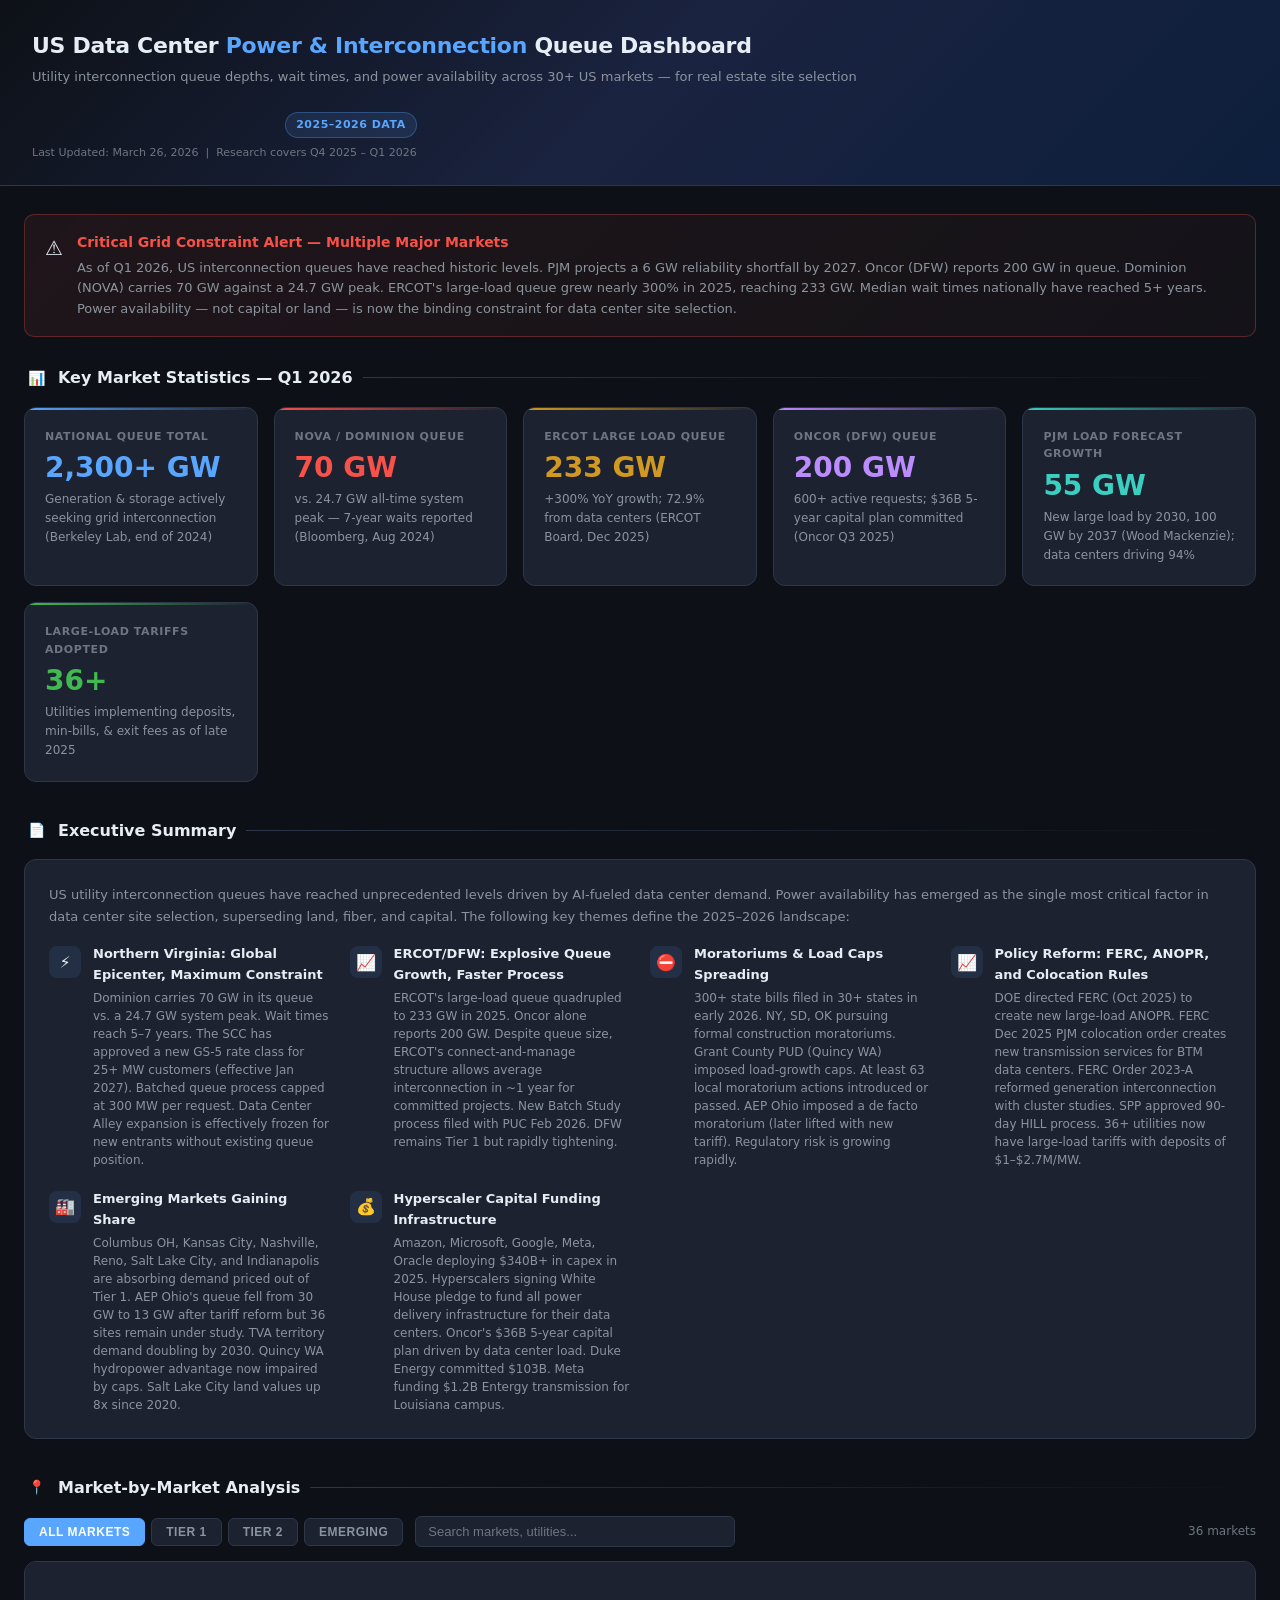
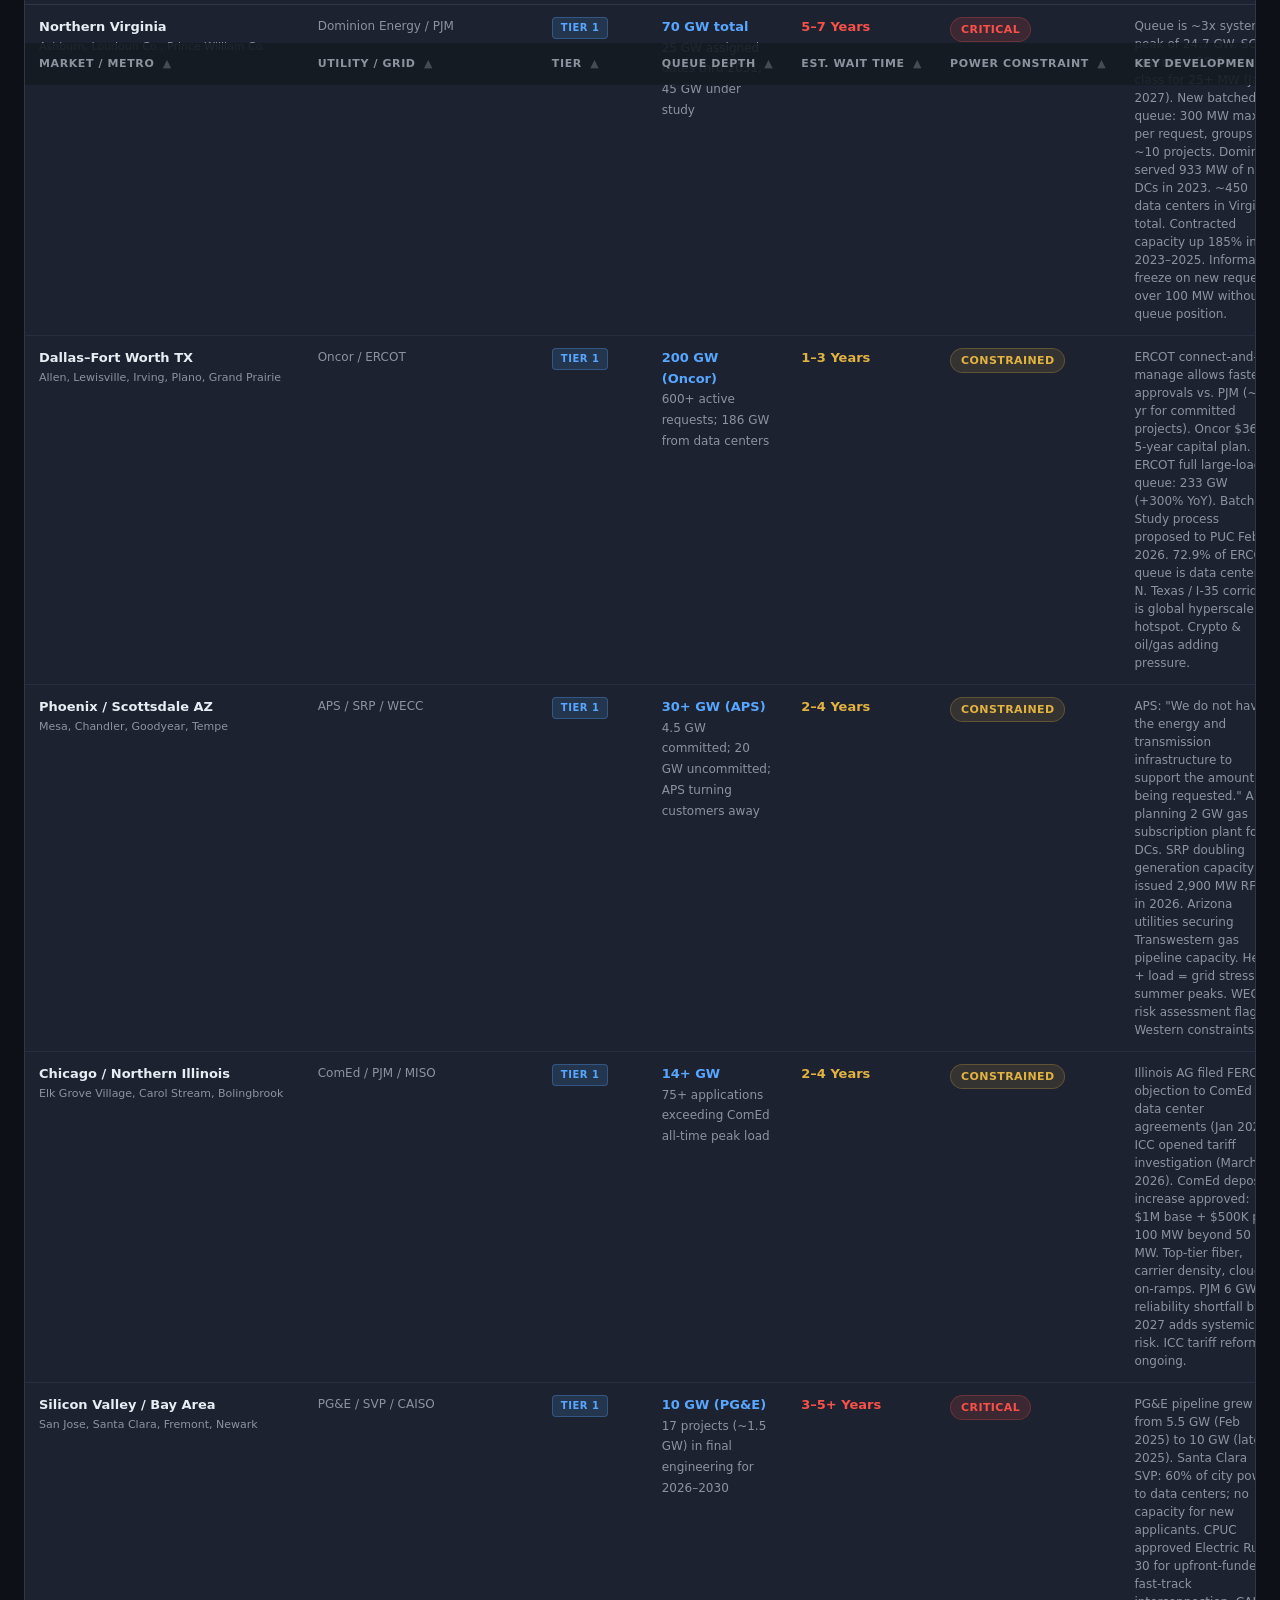
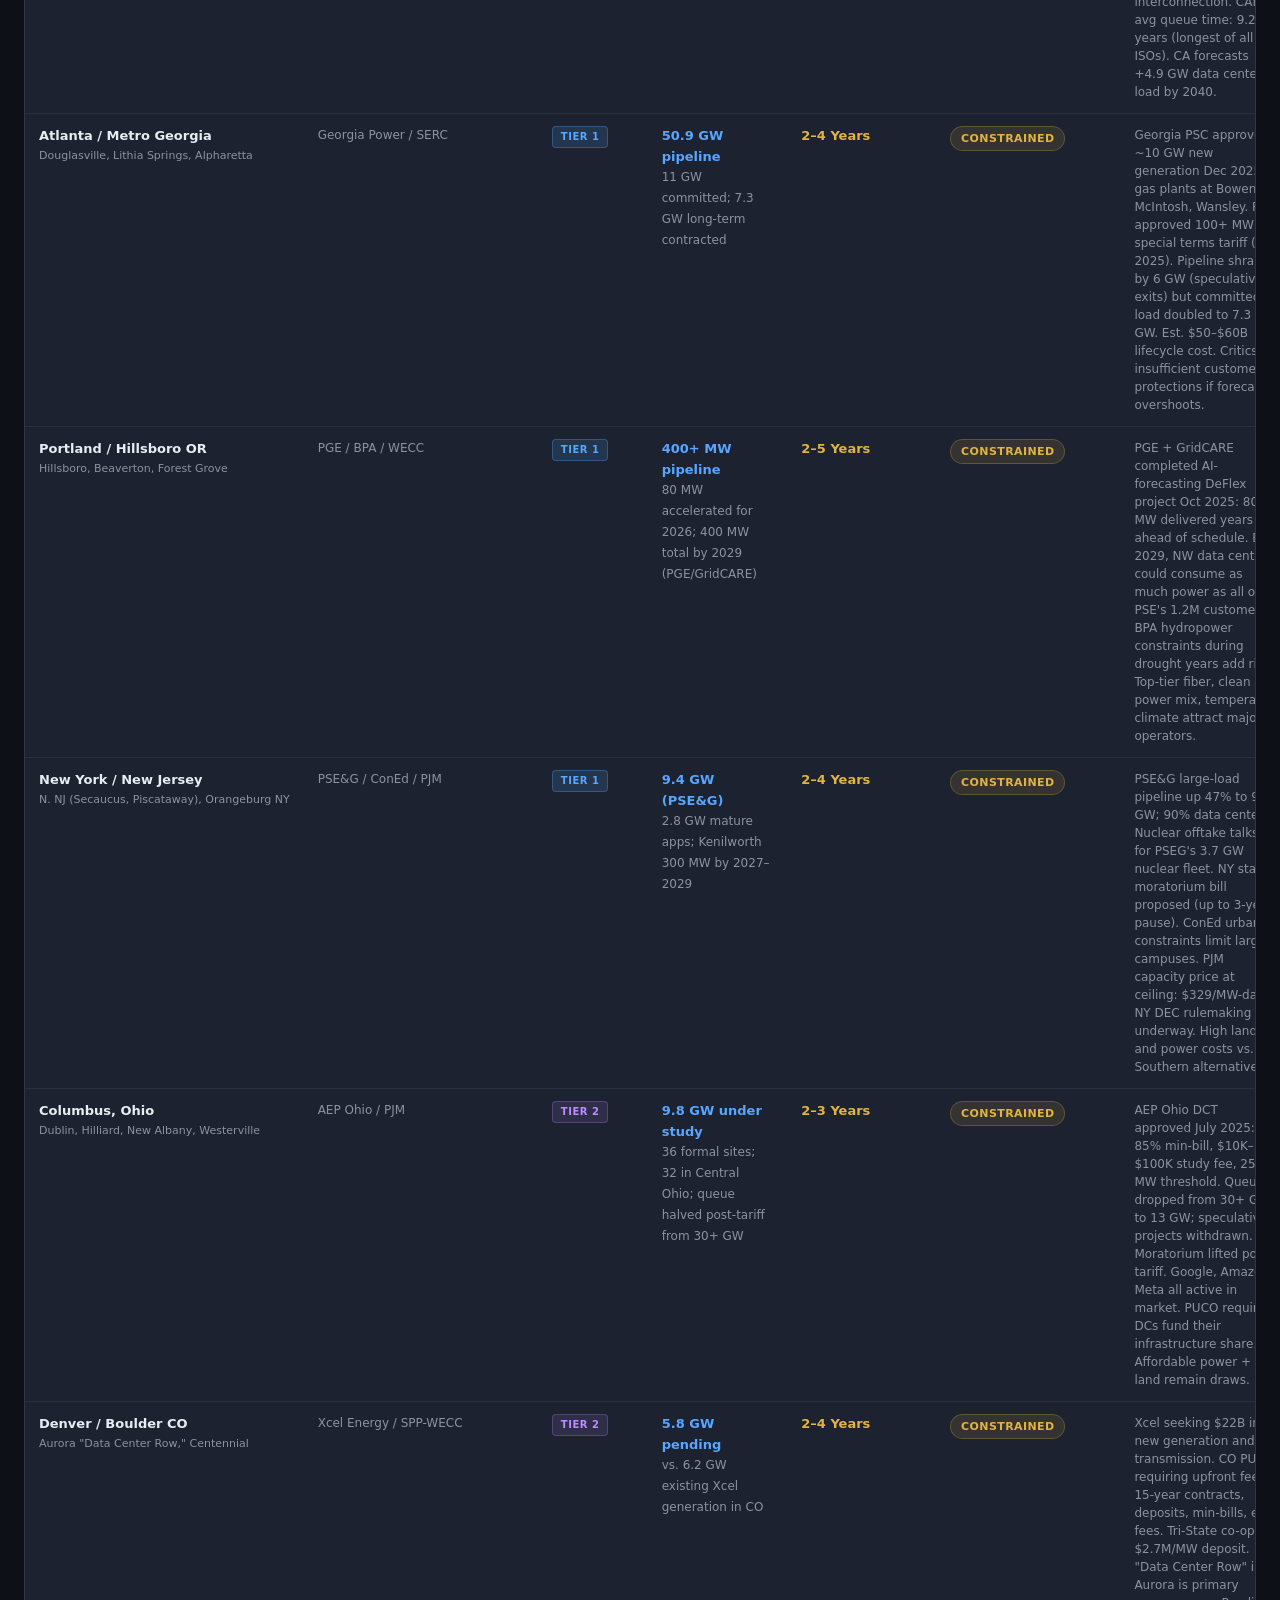
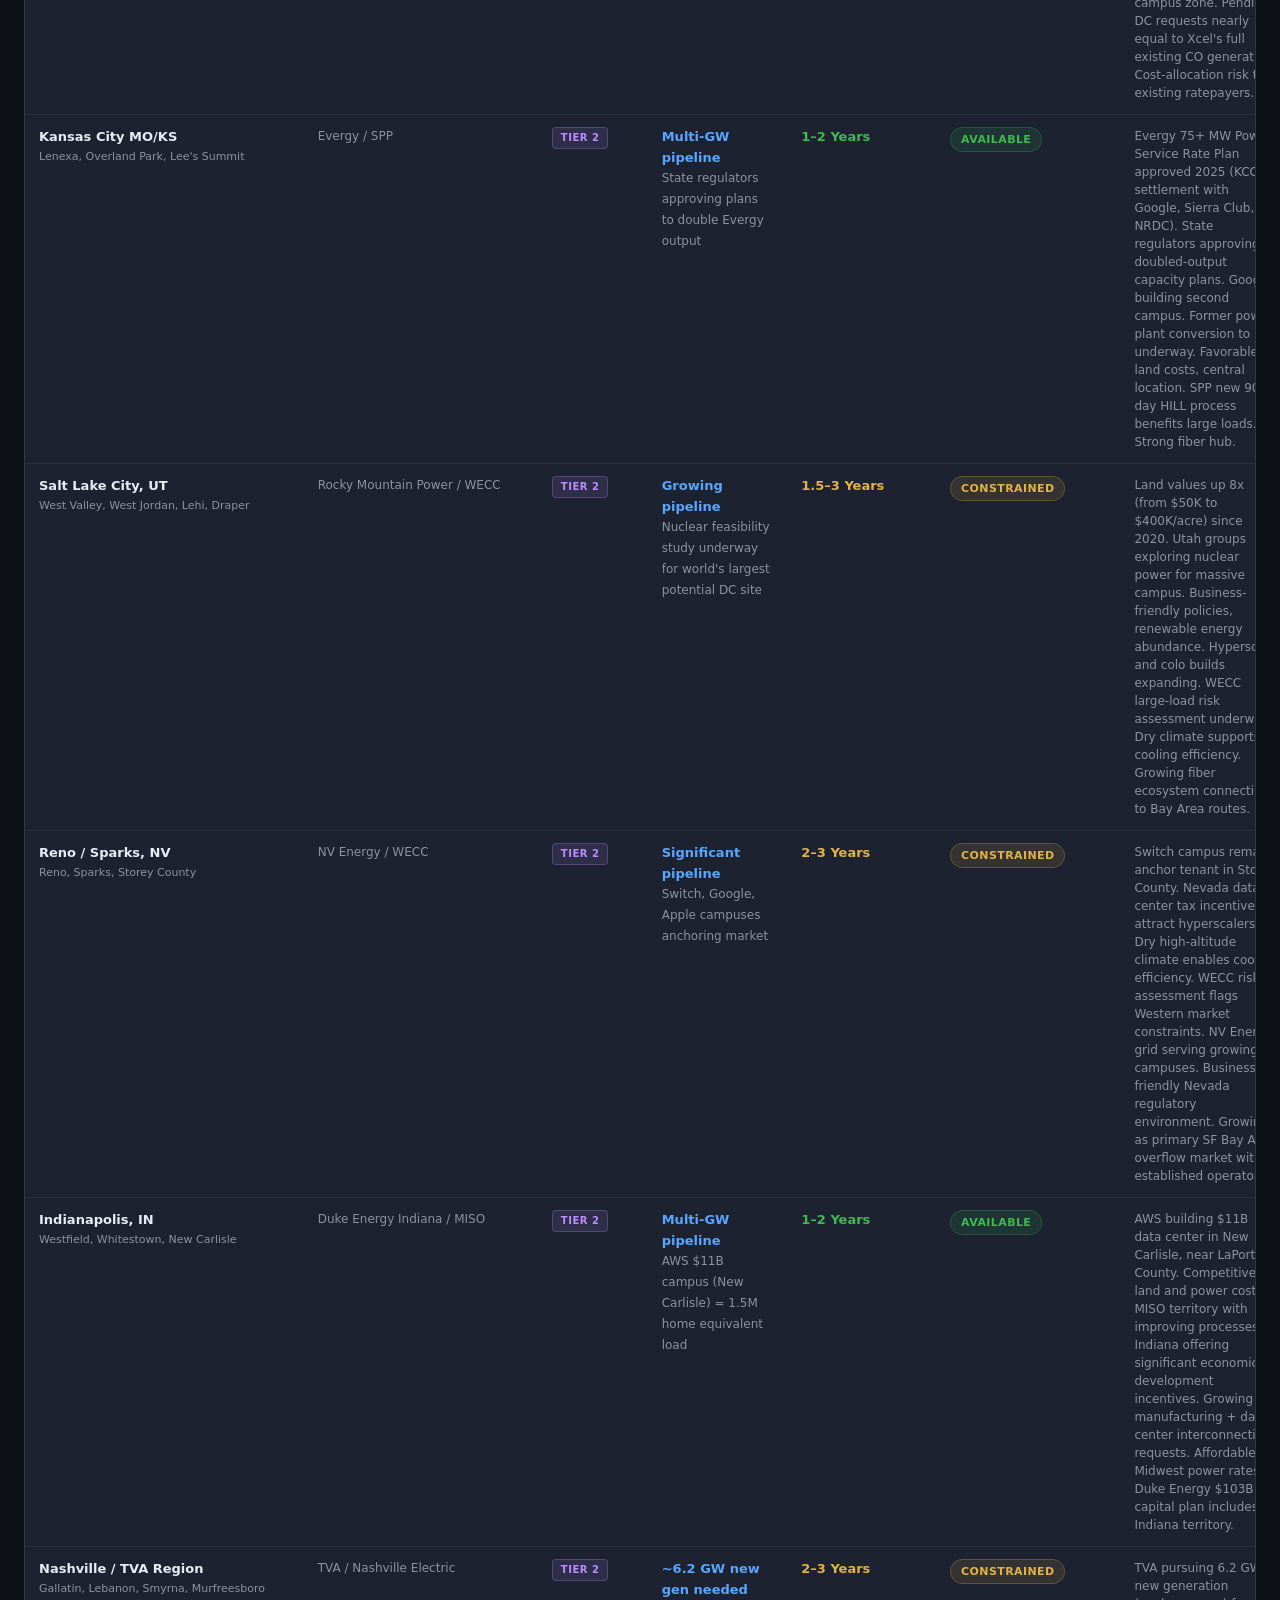
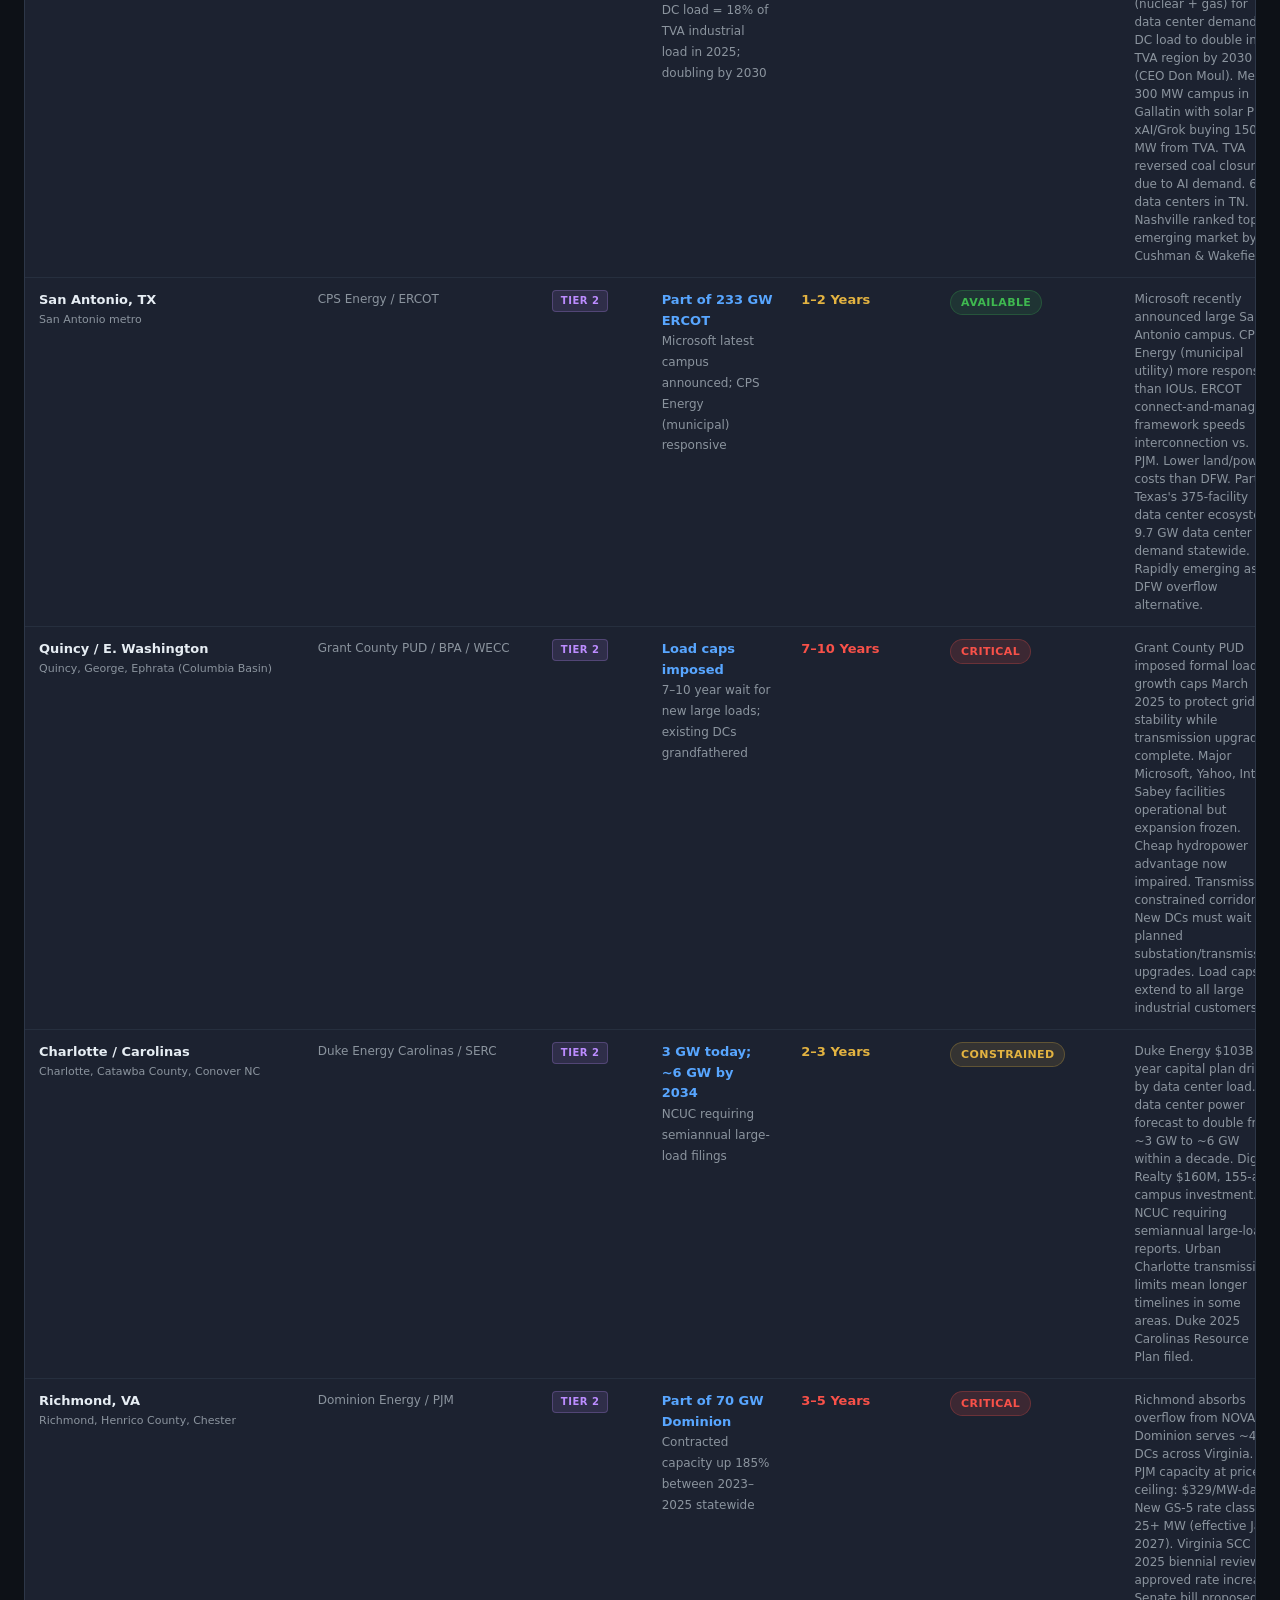
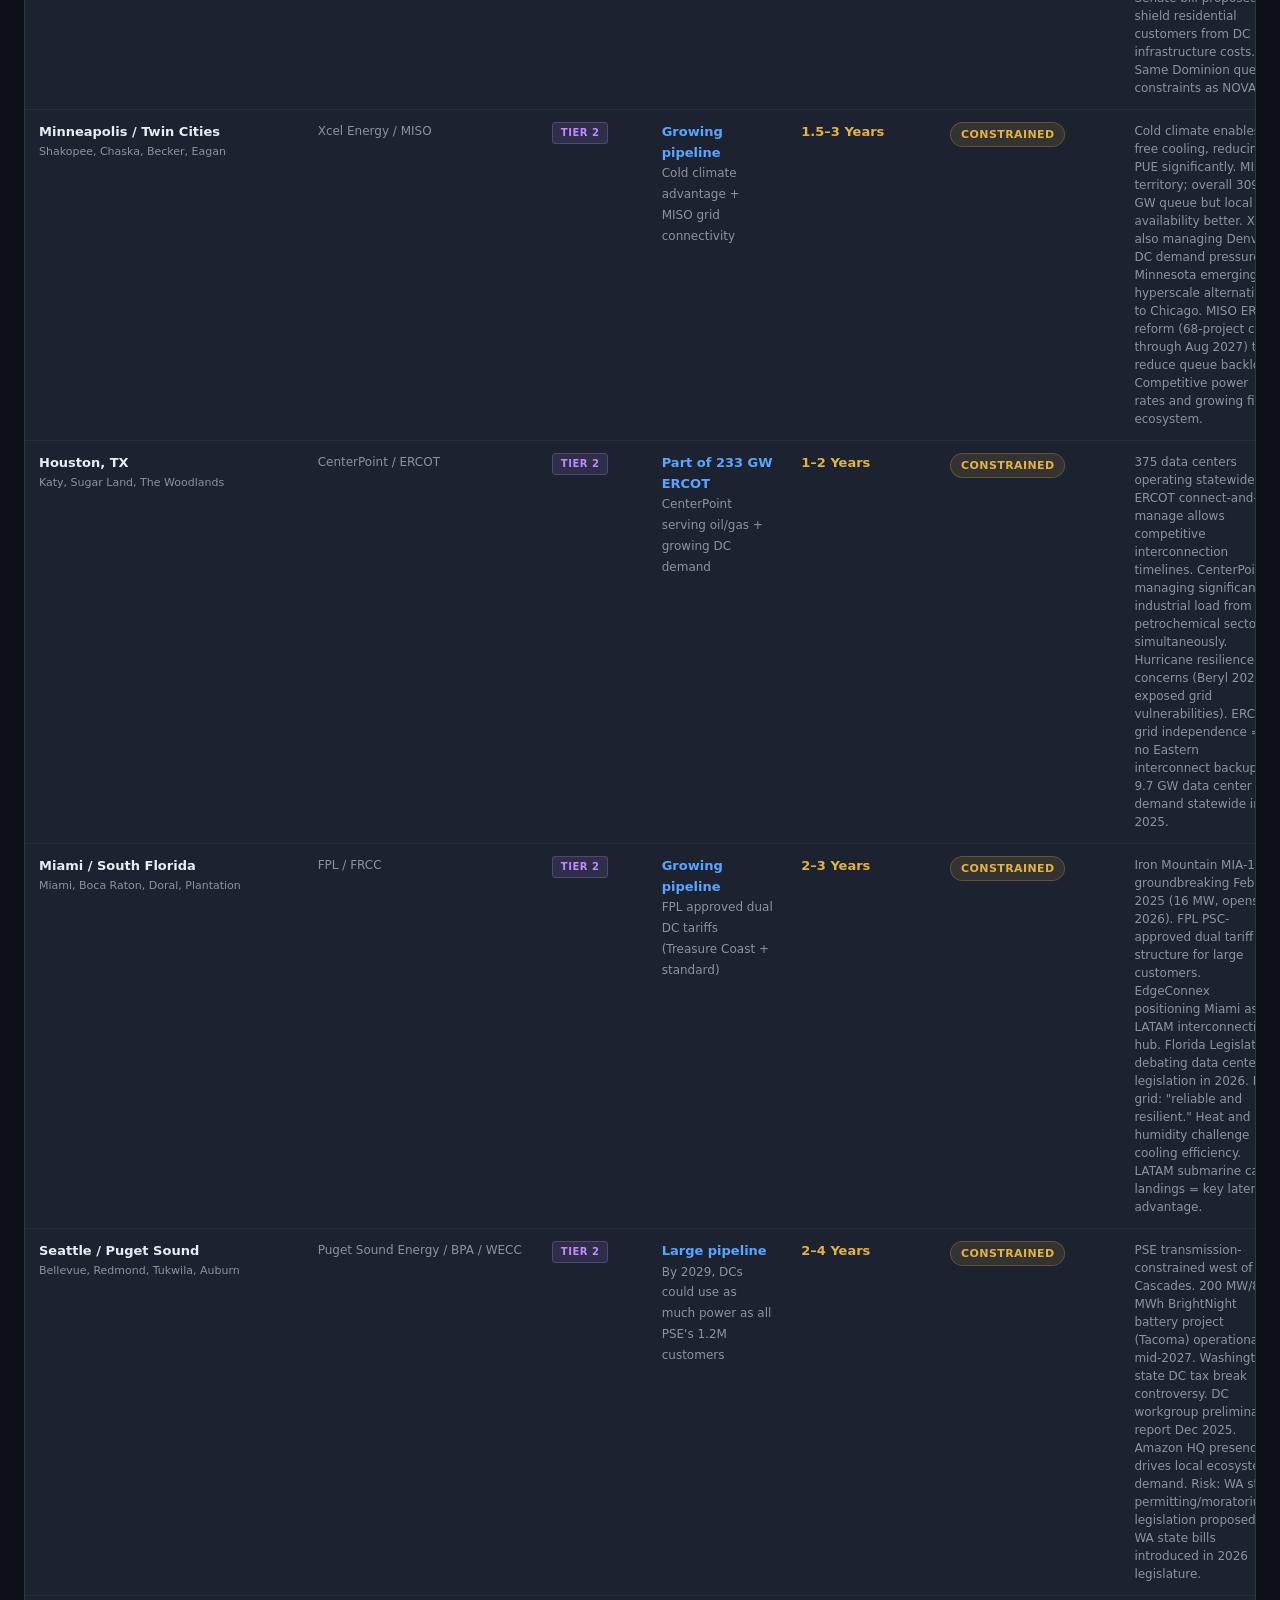
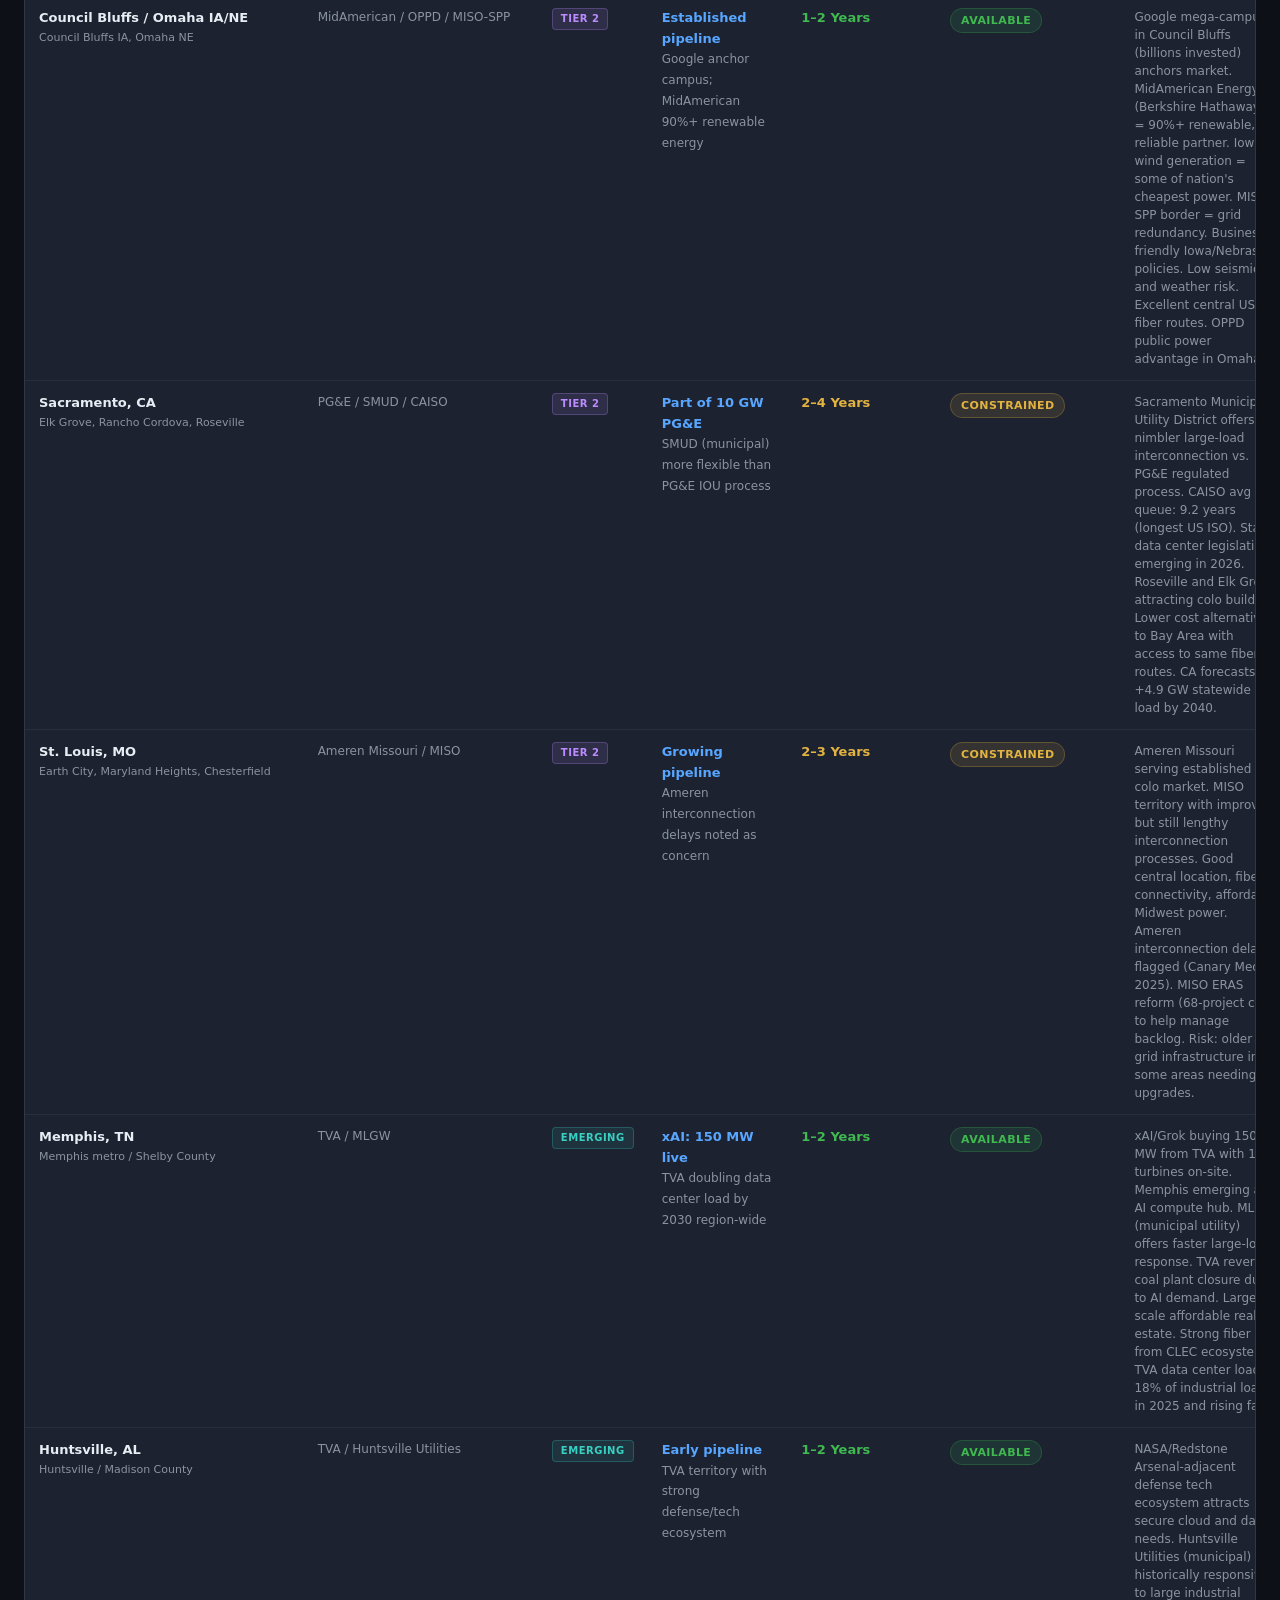
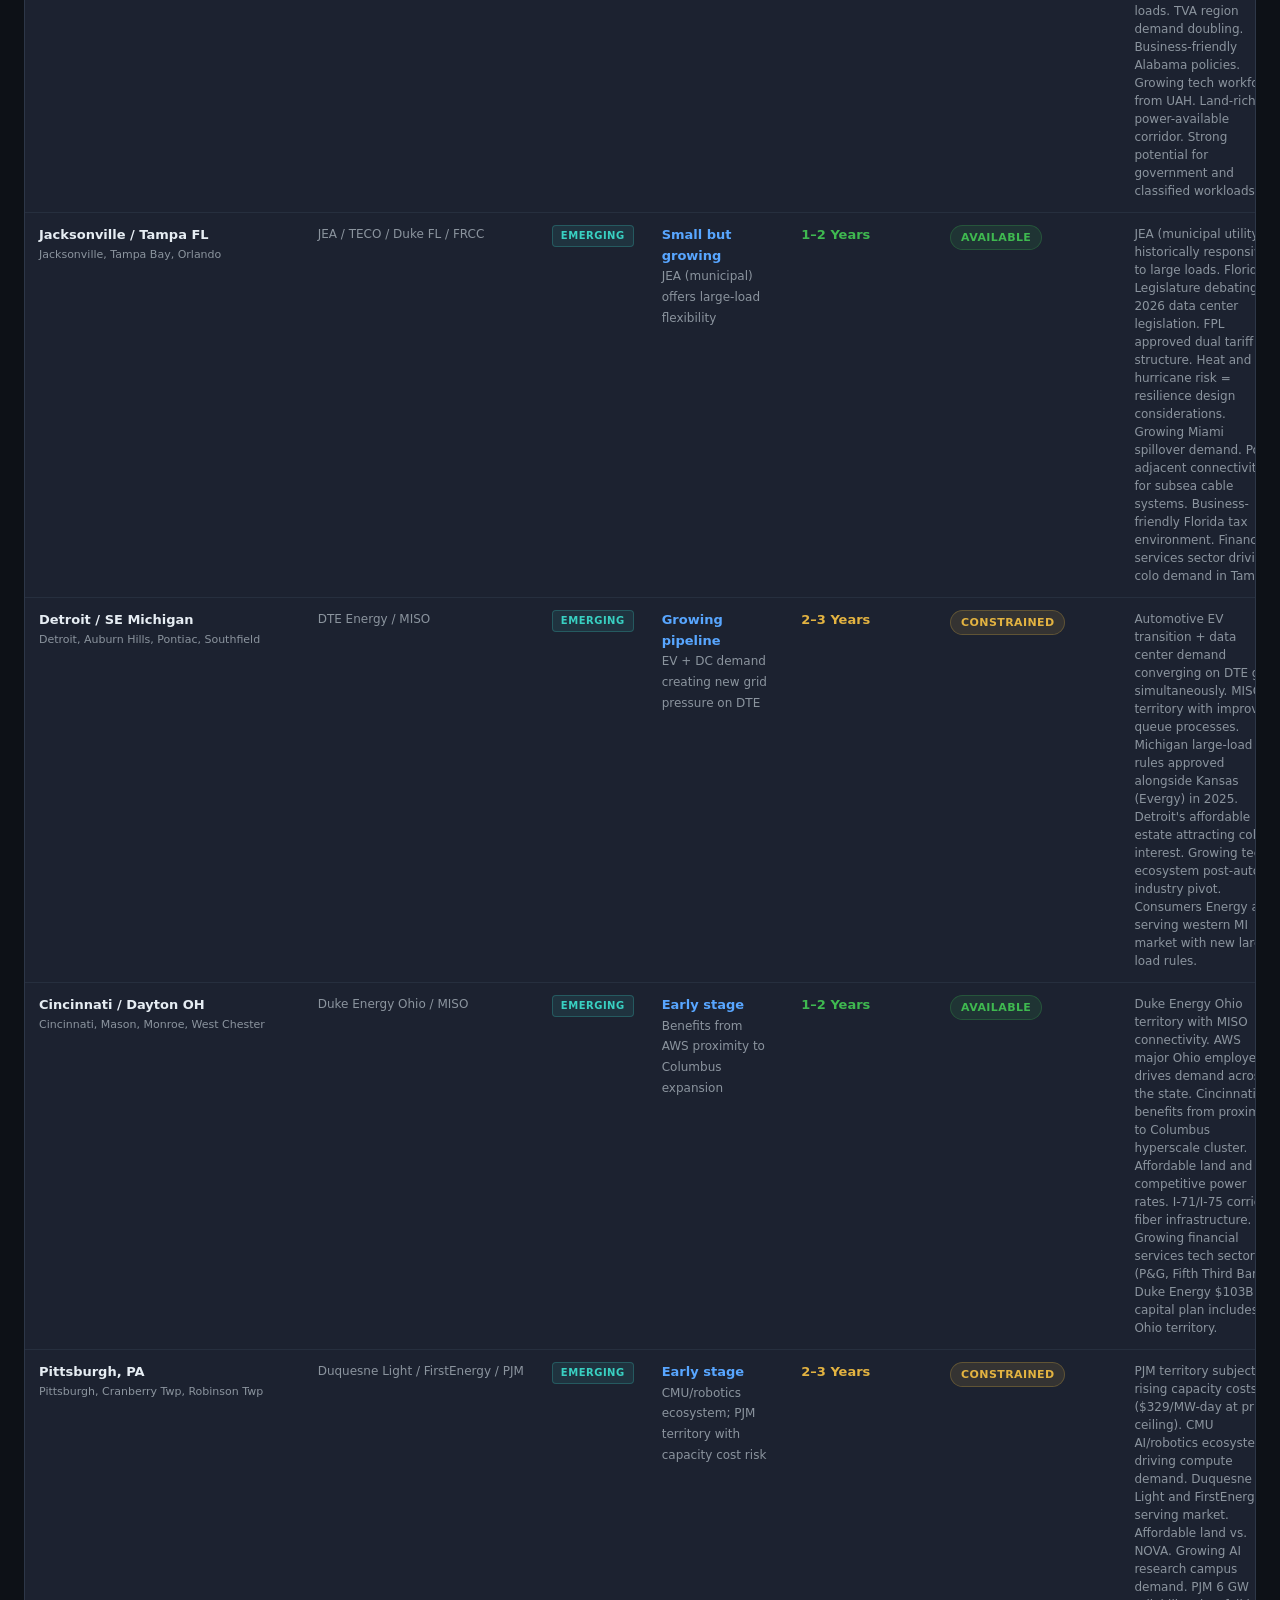
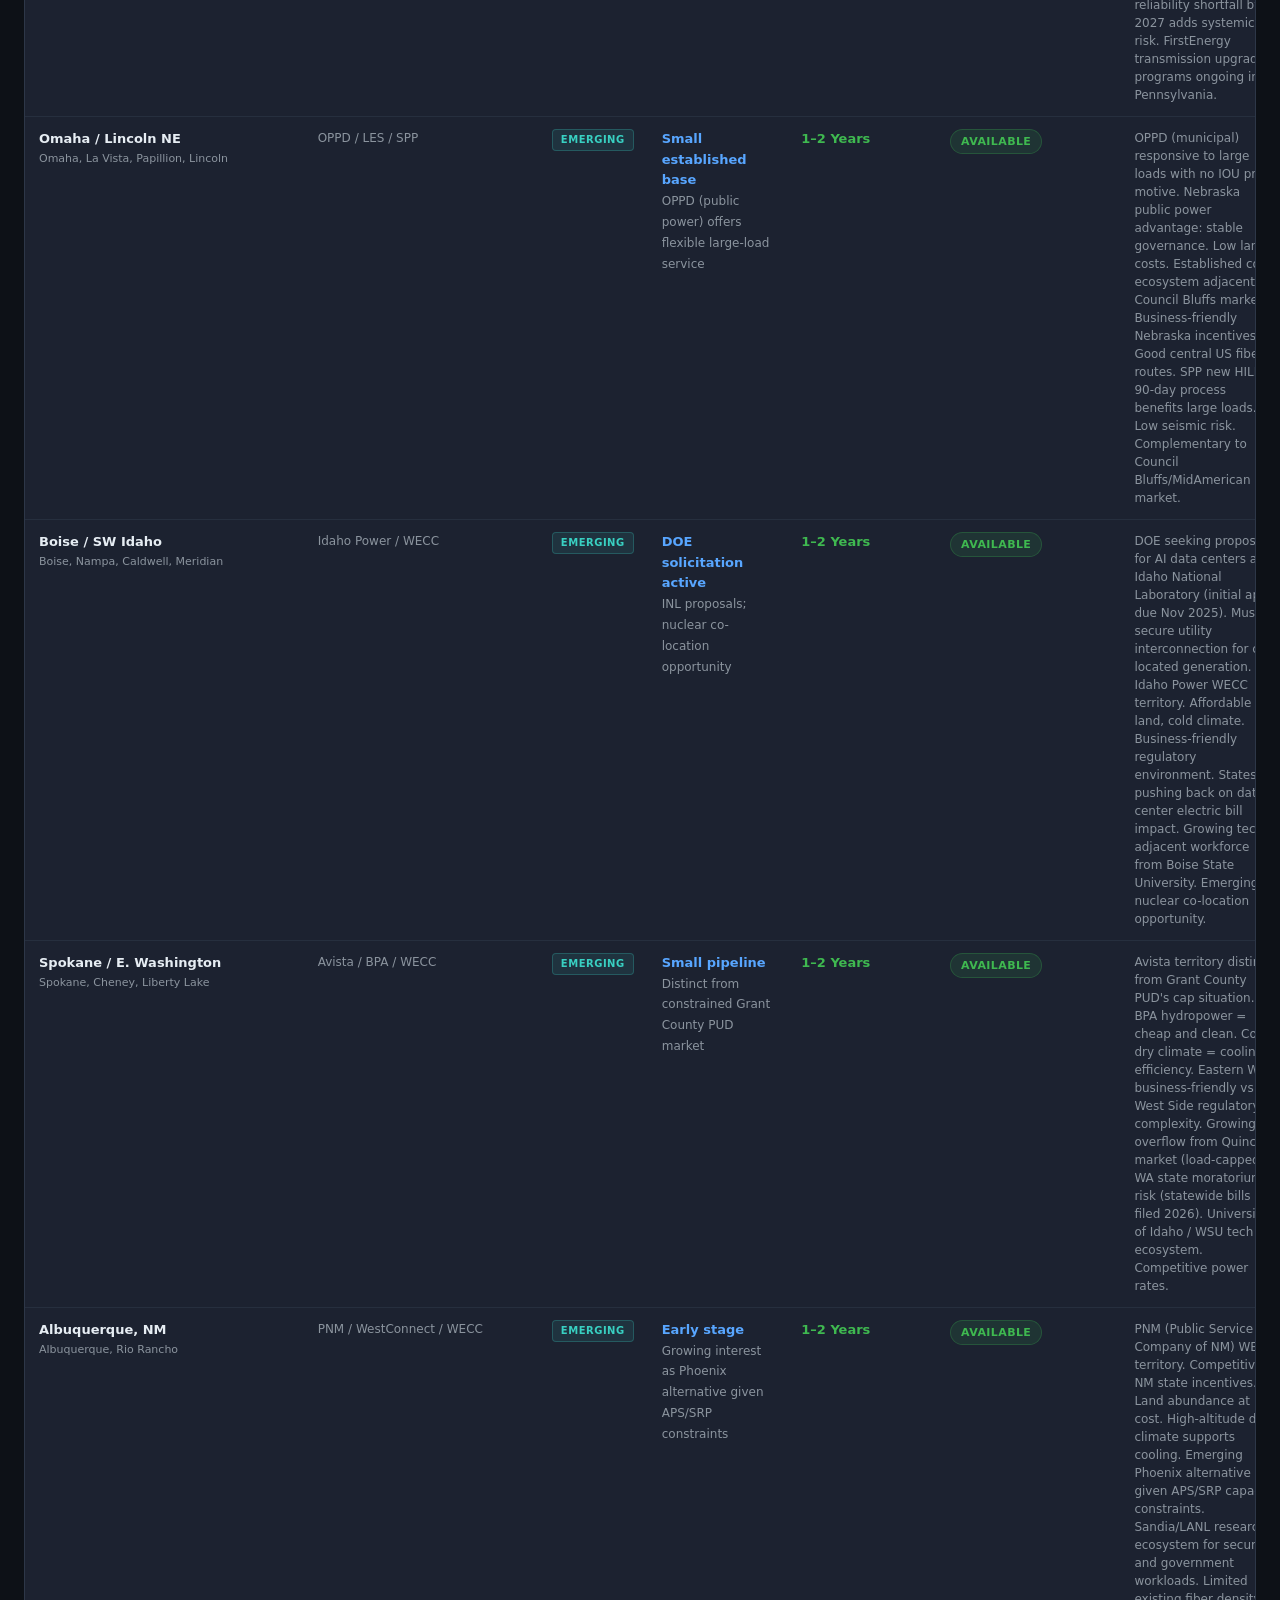
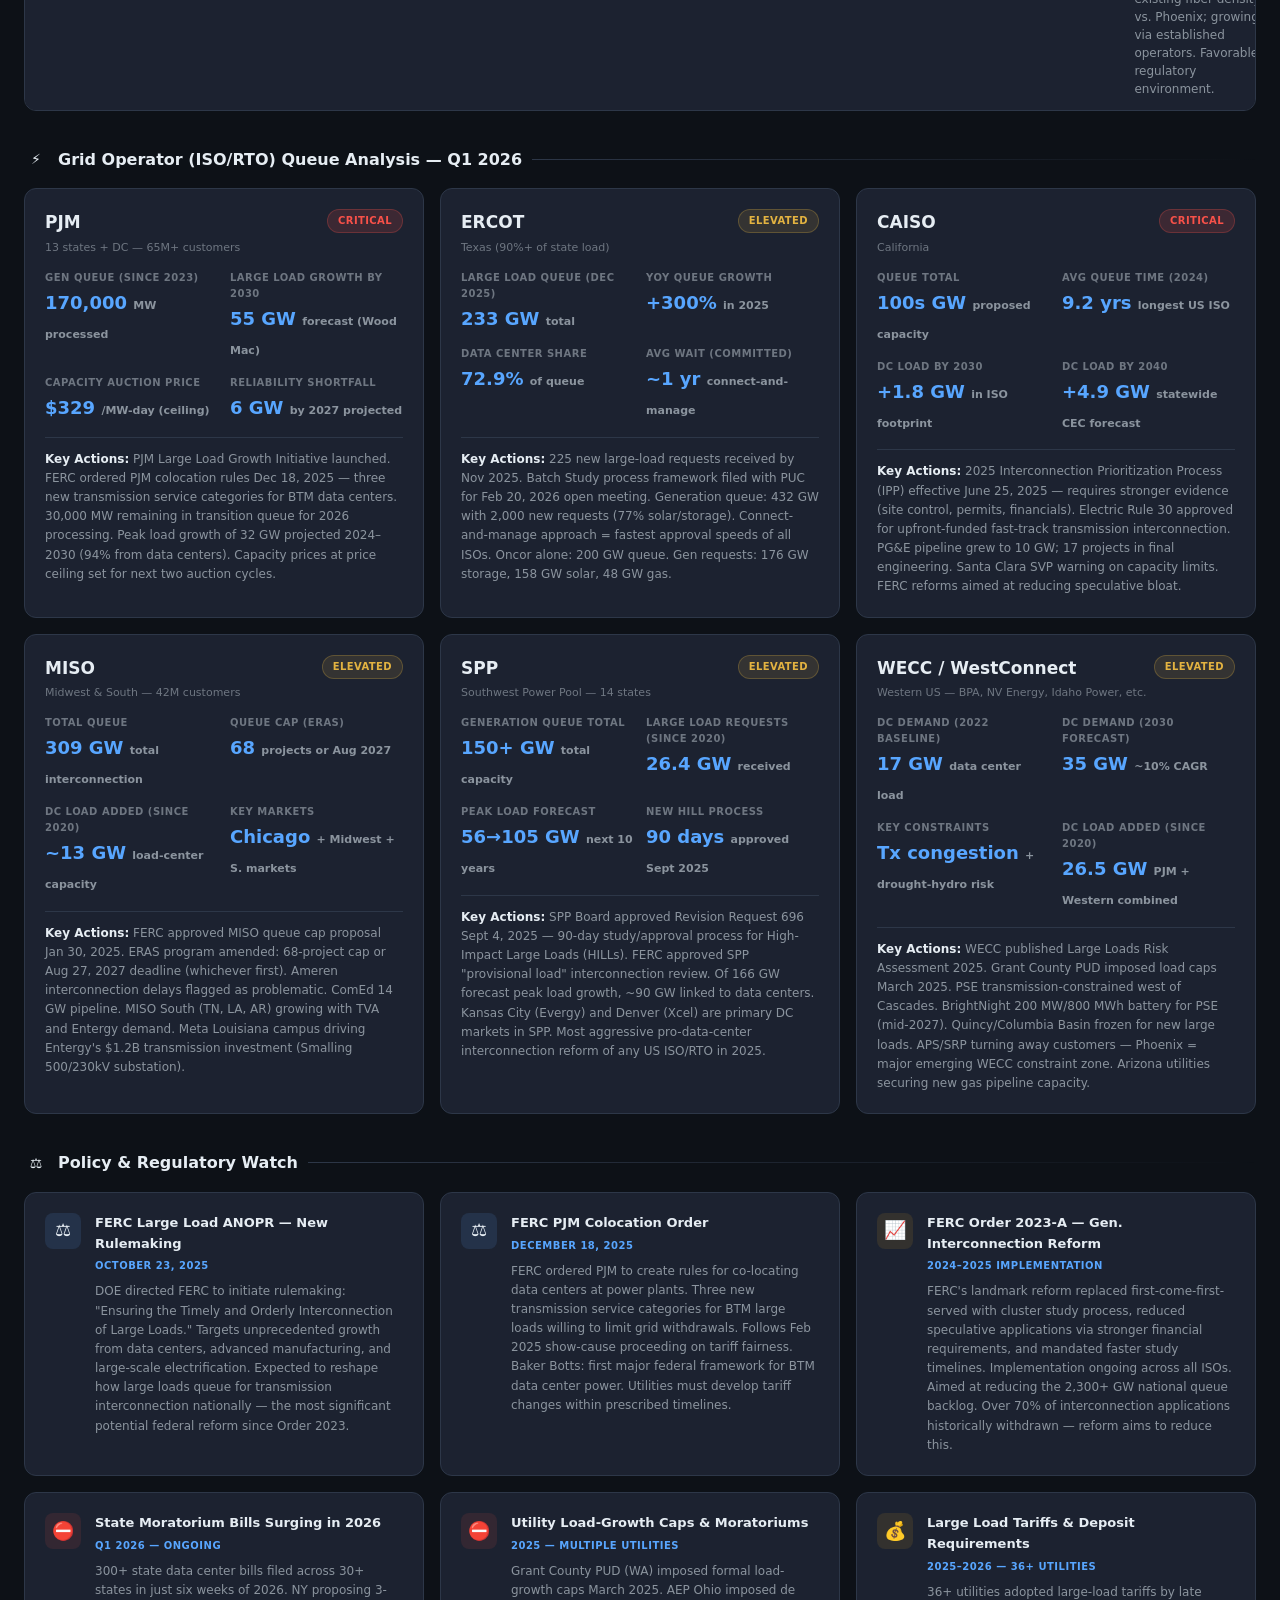
==== index.html @ a05c54e2 "Add power queue dashboard" ====
<!DOCTYPE html>
<html lang="en">
<head>
<meta charset="UTF-8">
<meta name="viewport" content="width=device-width, initial-scale=1.0">
<title>US Data Center Power &amp; Interconnection Queue Dashboard</title>
<style>
  :root {
    --bg-primary: #0d1117;
    --bg-secondary: #161b22;
    --bg-card: #1c2230;
    --bg-card-hover: #222d3d;
    --border: #2d3748;
    --text-primary: #e6edf3;
    --text-secondary: #8b949e;
    --text-muted: #6e7681;
    --accent-blue: #58a6ff;
    --accent-teal: #39d0c2;
    --accent-purple: #bc8cff;
    --accent-gold: #d29922;
    --red: #f85149;
    --yellow: #e3b341;
    --green: #3fb950;
    --red-bg: rgba(248,81,73,0.15);
    --yellow-bg: rgba(227,179,65,0.12);
    --green-bg: rgba(63,185,80,0.12);
    --shadow: 0 4px 24px rgba(0,0,0,0.5);
  }

  * { box-sizing: border-box; margin: 0; padding: 0; }

  body {
    background: var(--bg-primary);
    color: var(--text-primary);
    font-family: -apple-system, BlinkMacSystemFont, 'Segoe UI', system-ui, sans-serif;
    font-size: 14px;
    line-height: 1.6;
    min-height: 100vh;
  }

  /* HEADER */
  .header {
    background: linear-gradient(135deg, #0d1117 0%, #1a2340 50%, #0d1f3c 100%);
    border-bottom: 1px solid var(--border);
    padding: 28px 32px 24px;
    position: sticky;
    top: 0;
    z-index: 100;
    backdrop-filter: blur(12px);
  }
  .header-inner {
    max-width: 1600px;
    margin: 0 auto;
    display: flex;
    align-items: flex-start;
    justify-content: space-between;
    gap: 24px;
    flex-wrap: wrap;
  }
  .header-title {
    font-size: 22px;
    font-weight: 700;
    color: var(--text-primary);
    letter-spacing: -0.3px;
  }
  .header-title span { color: var(--accent-blue); }
  .header-subtitle {
    color: var(--text-secondary);
    font-size: 13px;
    margin-top: 4px;
  }
  .header-meta {
    display: flex;
    flex-direction: column;
    align-items: flex-end;
    gap: 6px;
  }
  .badge {
    background: rgba(88,166,255,0.12);
    border: 1px solid rgba(88,166,255,0.3);
    color: var(--accent-blue);
    padding: 3px 10px;
    border-radius: 20px;
    font-size: 11px;
    font-weight: 600;
    text-transform: uppercase;
    letter-spacing: 0.5px;
  }
  .last-updated {
    color: var(--text-muted);
    font-size: 11px;
  }

  /* LAYOUT */
  .main {
    max-width: 1600px;
    margin: 0 auto;
    padding: 28px 24px 60px;
  }

  /* SECTION */
  .section { margin-bottom: 36px; }
  .section-title {
    font-size: 16px;
    font-weight: 700;
    color: var(--text-primary);
    margin-bottom: 16px;
    display: flex;
    align-items: center;
    gap: 10px;
  }
  .section-title::after {
    content: '';
    flex: 1;
    height: 1px;
    background: linear-gradient(to right, var(--border), transparent);
  }
  .section-icon {
    width: 24px;
    height: 24px;
    border-radius: 6px;
    display: flex;
    align-items: center;
    justify-content: center;
    font-size: 14px;
    flex-shrink: 0;
  }

  /* ALERT BANNER */
  .alert-banner {
    background: linear-gradient(135deg, rgba(248,81,73,0.08), rgba(248,81,73,0.03));
    border: 1px solid rgba(248,81,73,0.3);
    border-radius: 10px;
    padding: 16px 20px;
    margin-bottom: 28px;
    display: flex;
    gap: 14px;
    align-items: flex-start;
  }
  .alert-banner-icon { font-size: 20px; flex-shrink: 0; margin-top: 1px; }
  .alert-banner-title { font-weight: 700; color: var(--red); margin-bottom: 4px; font-size: 14px; }
  .alert-banner-text { color: var(--text-secondary); font-size: 13px; }

  /* SUMMARY CARDS */
  .summary-grid {
    display: grid;
    grid-template-columns: repeat(auto-fit, minmax(220px, 1fr));
    gap: 16px;
    margin-bottom: 8px;
  }
  .summary-card {
    background: var(--bg-card);
    border: 1px solid var(--border);
    border-radius: 12px;
    padding: 20px;
    position: relative;
    overflow: hidden;
    transition: border-color 0.2s, box-shadow 0.2s;
  }
  .summary-card:hover {
    border-color: rgba(88,166,255,0.35);
    box-shadow: var(--shadow);
  }
  .summary-card::before {
    content: '';
    position: absolute;
    top: 0; left: 0; right: 0;
    height: 2px;
  }
  .summary-card.blue::before { background: linear-gradient(to right, var(--accent-blue), transparent); }
  .summary-card.teal::before { background: linear-gradient(to right, var(--accent-teal), transparent); }
  .summary-card.red::before { background: linear-gradient(to right, var(--red), transparent); }
  .summary-card.gold::before { background: linear-gradient(to right, var(--accent-gold), transparent); }
  .summary-card.purple::before { background: linear-gradient(to right, var(--accent-purple), transparent); }
  .summary-card.green::before { background: linear-gradient(to right, var(--green), transparent); }
  .card-label {
    font-size: 11px;
    color: var(--text-muted);
    font-weight: 600;
    text-transform: uppercase;
    letter-spacing: 0.6px;
    margin-bottom: 8px;
  }
  .card-value {
    font-size: 28px;
    font-weight: 800;
    line-height: 1.1;
    margin-bottom: 6px;
  }
  .card-value.blue { color: var(--accent-blue); }
  .card-value.teal { color: var(--accent-teal); }
  .card-value.red { color: var(--red); }
  .card-value.gold { color: var(--accent-gold); }
  .card-value.purple { color: var(--accent-purple); }
  .card-value.green { color: var(--green); }
  .card-desc { font-size: 12px; color: var(--text-secondary); }

  /* EXECUTIVE SUMMARY BOX */
  .exec-box {
    background: var(--bg-card);
    border: 1px solid var(--border);
    border-radius: 12px;
    padding: 24px;
    margin-bottom: 8px;
  }
  .exec-grid {
    display: grid;
    grid-template-columns: repeat(auto-fit, minmax(280px, 1fr));
    gap: 20px;
    margin-top: 16px;
  }
  .exec-item {
    display: flex;
    gap: 12px;
    align-items: flex-start;
  }
  .exec-icon {
    width: 32px;
    height: 32px;
    border-radius: 8px;
    background: rgba(88,166,255,0.1);
    display: flex;
    align-items: center;
    justify-content: center;
    font-size: 16px;
    flex-shrink: 0;
    margin-top: 2px;
  }
  .exec-item-title { font-weight: 600; color: var(--text-primary); font-size: 13px; margin-bottom: 3px; }
  .exec-item-text { color: var(--text-secondary); font-size: 12px; line-height: 1.5; }

  /* TABLE CONTROLS */
  .table-controls {
    display: flex;
    align-items: center;
    gap: 12px;
    margin-bottom: 14px;
    flex-wrap: wrap;
  }
  .filter-group { display: flex; gap: 6px; flex-wrap: wrap; }
  .filter-btn {
    background: var(--bg-card);
    border: 1px solid var(--border);
    color: var(--text-secondary);
    padding: 6px 14px;
    border-radius: 6px;
    cursor: pointer;
    font-size: 12px;
    font-weight: 600;
    transition: all 0.18s;
    text-transform: uppercase;
    letter-spacing: 0.5px;
  }
  .filter-btn:hover, .filter-btn.active {
    background: var(--accent-blue);
    border-color: var(--accent-blue);
    color: #fff;
  }
  .search-box {
    flex: 1;
    min-width: 200px;
    max-width: 320px;
    background: var(--bg-card);
    border: 1px solid var(--border);
    color: var(--text-primary);
    padding: 7px 12px;
    border-radius: 6px;
    font-size: 13px;
    outline: none;
    transition: border-color 0.2s;
  }
  .search-box::placeholder { color: var(--text-muted); }
  .search-box:focus { border-color: var(--accent-blue); }
  .result-count {
    color: var(--text-muted);
    font-size: 12px;
    margin-left: auto;
    white-space: nowrap;
  }

  /* TABLE */
  .table-wrapper {
    background: var(--bg-card);
    border: 1px solid var(--border);
    border-radius: 12px;
    overflow: hidden;
    overflow-x: auto;
  }
  table {
    width: 100%;
    border-collapse: collapse;
    min-width: 960px;
  }
  thead {
    background: rgba(22,27,34,0.9);
    position: sticky;
    top: 81px;
    z-index: 10;
  }
  th {
    padding: 12px 14px;
    text-align: left;
    font-size: 11px;
    font-weight: 700;
    color: var(--text-secondary);
    text-transform: uppercase;
    letter-spacing: 0.6px;
    border-bottom: 1px solid var(--border);
    white-space: nowrap;
    cursor: pointer;
    user-select: none;
    transition: color 0.15s;
  }
  th:hover { color: var(--text-primary); }
  th .sort-arrow { margin-left: 4px; opacity: 0.4; }
  th.sort-asc .sort-arrow, th.sort-desc .sort-arrow { opacity: 1; color: var(--accent-blue); }
  th.sort-desc .sort-arrow { display: inline-block; transform: rotate(180deg); }

  tbody tr {
    border-bottom: 1px solid rgba(45,55,72,0.6);
    transition: background 0.15s;
  }
  tbody tr:last-child { border-bottom: none; }
  tbody tr:hover { background: var(--bg-card-hover); }
  tbody tr.hidden { display: none; }

  td {
    padding: 12px 14px;
    vertical-align: top;
    font-size: 13px;
  }
  td.market-name {
    font-weight: 700;
    color: var(--text-primary);
    white-space: nowrap;
  }
  td.market-name .sub { font-weight: 400; color: var(--text-secondary); font-size: 11px; display: block; }
  td.utility { color: var(--text-secondary); font-size: 12px; white-space: nowrap; }

  /* TIER BADGES */
  .tier-badge {
    display: inline-flex;
    align-items: center;
    padding: 2px 8px;
    border-radius: 4px;
    font-size: 10px;
    font-weight: 700;
    text-transform: uppercase;
    letter-spacing: 0.5px;
    white-space: nowrap;
  }
  .tier-1 { background: rgba(88,166,255,0.15); color: var(--accent-blue); border: 1px solid rgba(88,166,255,0.3); }
  .tier-2 { background: rgba(188,140,255,0.12); color: var(--accent-purple); border: 1px solid rgba(188,140,255,0.25); }
  .tier-e { background: rgba(57,208,194,0.1); color: var(--accent-teal); border: 1px solid rgba(57,208,194,0.25); }

  /* STATUS PILLS */
  .status-pill {
    display: inline-flex;
    align-items: center;
    gap: 5px;
    padding: 3px 10px;
    border-radius: 20px;
    font-size: 11px;
    font-weight: 700;
    text-transform: uppercase;
    letter-spacing: 0.4px;
    white-space: nowrap;
  }
  .status-critical { background: var(--red-bg); color: var(--red); border: 1px solid rgba(248,81,73,0.25); }
  .status-constrained { background: var(--yellow-bg); color: var(--yellow); border: 1px solid rgba(227,179,65,0.25); }
  .status-available { background: var(--green-bg); color: var(--green); border: 1px solid rgba(63,185,80,0.25); }

  /* TREND */
  .trend-up { color: var(--red); font-size: 16px; font-weight: 900; }
  .trend-flat { color: var(--yellow); font-size: 16px; font-weight: 900; }
  .trend-down { color: var(--green); font-size: 16px; font-weight: 900; }

  /* KEY DEV */
  .key-dev {
    font-size: 12px;
    color: var(--text-secondary);
    line-height: 1.5;
    max-width: 320px;
  }

  /* QUEUE STAT */
  .queue-stat { font-weight: 700; color: var(--accent-blue); font-size: 13px; }
  .wait-time { font-size: 12px; color: var(--text-secondary); }

  /* ISO GRID */
  .iso-grid {
    display: grid;
    grid-template-columns: repeat(auto-fit, minmax(300px, 1fr));
    gap: 16px;
  }
  .iso-card {
    background: var(--bg-card);
    border: 1px solid var(--border);
    border-radius: 12px;
    padding: 20px;
    transition: border-color 0.2s, box-shadow 0.2s;
  }
  .iso-card:hover {
    border-color: rgba(88,166,255,0.3);
    box-shadow: var(--shadow);
  }
  .iso-header {
    display: flex;
    justify-content: space-between;
    align-items: flex-start;
    margin-bottom: 14px;
  }
  .iso-name {
    font-size: 17px;
    font-weight: 800;
    color: var(--text-primary);
  }
  .iso-sub { font-size: 11px; color: var(--text-muted); margin-top: 2px; }
  .iso-status-pill {
    padding: 3px 10px;
    border-radius: 20px;
    font-size: 10px;
    font-weight: 700;
    text-transform: uppercase;
    letter-spacing: 0.4px;
  }
  .iso-status-critical { background: var(--red-bg); color: var(--red); border: 1px solid rgba(248,81,73,0.25); }
  .iso-status-elevated { background: var(--yellow-bg); color: var(--yellow); border: 1px solid rgba(227,179,65,0.25); }
  .iso-status-moderate { background: rgba(57,208,194,0.1); color: var(--accent-teal); border: 1px solid rgba(57,208,194,0.25); }
  .iso-stats {
    display: grid;
    grid-template-columns: 1fr 1fr;
    gap: 12px;
    margin-bottom: 14px;
  }
  .iso-stat { }
  .iso-stat-label { font-size: 10px; color: var(--text-muted); font-weight: 600; text-transform: uppercase; letter-spacing: 0.5px; margin-bottom: 3px; }
  .iso-stat-value { font-size: 18px; font-weight: 800; color: var(--accent-blue); }
  .iso-stat-unit { font-size: 11px; color: var(--text-secondary); }
  .iso-notes {
    font-size: 12px;
    color: var(--text-secondary);
    border-top: 1px solid var(--border);
    padding-top: 12px;
    line-height: 1.6;
  }
  .iso-notes strong { color: var(--text-primary); }

  /* POLICY SECTION */
  .policy-grid {
    display: grid;
    grid-template-columns: repeat(auto-fit, minmax(340px, 1fr));
    gap: 16px;
  }
  .policy-card {
    background: var(--bg-card);
    border: 1px solid var(--border);
    border-radius: 12px;
    padding: 20px;
    display: flex;
    gap: 14px;
    align-items: flex-start;
    transition: border-color 0.2s;
  }
  .policy-card:hover { border-color: rgba(88,166,255,0.3); }
  .policy-icon {
    width: 36px;
    height: 36px;
    border-radius: 8px;
    display: flex;
    align-items: center;
    justify-content: center;
    font-size: 18px;
    flex-shrink: 0;
  }
  .policy-icon.blue { background: rgba(88,166,255,0.12); }
  .policy-icon.red { background: rgba(248,81,73,0.1); }
  .policy-icon.gold { background: rgba(210,153,34,0.12); }
  .policy-icon.green { background: rgba(63,185,80,0.1); }
  .policy-icon.purple { background: rgba(188,140,255,0.1); }
  .policy-title { font-weight: 700; color: var(--text-primary); font-size: 13px; margin-bottom: 4px; }
  .policy-date { font-size: 10px; color: var(--accent-blue); font-weight: 600; text-transform: uppercase; letter-spacing: 0.5px; margin-bottom: 8px; }
  .policy-text { font-size: 12px; color: var(--text-secondary); line-height: 1.6; }

  /* SOURCES */
  .sources-grid {
    display: grid;
    grid-template-columns: repeat(auto-fit, minmax(340px, 1fr));
    gap: 8px;
  }
  .source-item {
    background: var(--bg-card);
    border: 1px solid var(--border);
    border-radius: 8px;
    padding: 10px 14px;
    display: flex;
    align-items: center;
    gap: 10px;
    transition: border-color 0.2s;
  }
  .source-item:hover { border-color: var(--accent-blue); }
  .source-dot {
    width: 6px;
    height: 6px;
    border-radius: 50%;
    background: var(--accent-blue);
    flex-shrink: 0;
  }
  .source-link {
    color: var(--accent-blue);
    text-decoration: none;
    font-size: 12px;
    line-height: 1.4;
  }
  .source-link:hover { text-decoration: underline; }
  .source-date { color: var(--text-muted); font-size: 11px; white-space: nowrap; margin-left: auto; }

  /* FOOTER */
  .footer {
    background: var(--bg-secondary);
    border-top: 1px solid var(--border);
    padding: 20px 32px;
    text-align: center;
    color: var(--text-muted);
    font-size: 12px;
    margin-top: 40px;
  }
  .footer strong { color: var(--text-secondary); }

  /* RESPONSIVE */
  @media (max-width: 768px) {
    .header { padding: 20px 16px 16px; }
    .main { padding: 20px 14px 40px; }
    .summary-grid { grid-template-columns: repeat(2, 1fr); }
    .header-meta { display: none; }
    th, td { padding: 10px 10px; }
  }
</style>
</head>
<body>

<!-- HEADER -->
<div class="header">
  <div class="header-inner">
    <div>
      <div class="header-title">US Data Center <span>Power &amp; Interconnection</span> Queue Dashboard</div>
      <div class="header-subtitle">Utility interconnection queue depths, wait times, and power availability across 30+ US markets &mdash; for real estate site selection</div>
    </div>
    <div class="header-meta">
      <span class="badge">2025&ndash;2026 Data</span>
      <div class="last-updated">Last Updated: March 26, 2026 &nbsp;|&nbsp; Research covers Q4 2025 &ndash; Q1 2026</div>
    </div>
  </div>
</div>

<!-- MAIN -->
<div class="main">

  <!-- CRITICAL ALERT -->
  <div class="alert-banner">
    <div class="alert-banner-icon">&#9888;</div>
    <div>
      <div class="alert-banner-title">Critical Grid Constraint Alert &mdash; Multiple Major Markets</div>
      <div class="alert-banner-text">As of Q1 2026, US interconnection queues have reached historic levels. PJM projects a 6 GW reliability shortfall by 2027. Oncor (DFW) reports 200 GW in queue. Dominion (NOVA) carries 70 GW against a 24.7 GW peak. ERCOT's large-load queue grew nearly 300% in 2025, reaching 233 GW. Median wait times nationally have reached 5+ years. Power availability &mdash; not capital or land &mdash; is now the binding constraint for data center site selection.</div>
    </div>
  </div>

  <!-- KPI CARDS -->
  <div class="section">
    <div class="section-title"><div class="section-icon">&#128202;</div>Key Market Statistics &mdash; Q1 2026</div>
    <div class="summary-grid">
      <div class="summary-card blue">
        <div class="card-label">National Queue Total</div>
        <div class="card-value blue">2,300+ GW</div>
        <div class="card-desc">Generation &amp; storage actively seeking grid interconnection (Berkeley Lab, end of 2024)</div>
      </div>
      <div class="summary-card red">
        <div class="card-label">NOVA / Dominion Queue</div>
        <div class="card-value red">70 GW</div>
        <div class="card-desc">vs. 24.7 GW all-time system peak &mdash; 7-year waits reported (Bloomberg, Aug 2024)</div>
      </div>
      <div class="summary-card gold">
        <div class="card-label">ERCOT Large Load Queue</div>
        <div class="card-value gold">233 GW</div>
        <div class="card-desc">+300% YoY growth; 72.9% from data centers (ERCOT Board, Dec 2025)</div>
      </div>
      <div class="summary-card purple">
        <div class="card-label">Oncor (DFW) Queue</div>
        <div class="card-value purple">200 GW</div>
        <div class="card-desc">600+ active requests; $36B 5-year capital plan committed (Oncor Q3 2025)</div>
      </div>
      <div class="summary-card teal">
        <div class="card-label">PJM Load Forecast Growth</div>
        <div class="card-value teal">55 GW</div>
        <div class="card-desc">New large load by 2030, 100 GW by 2037 (Wood Mackenzie); data centers driving 94%</div>
      </div>
      <div class="summary-card green">
        <div class="card-label">Large-Load Tariffs Adopted</div>
        <div class="card-value green">36+</div>
        <div class="card-desc">Utilities implementing deposits, min-bills, &amp; exit fees as of late 2025</div>
      </div>
    </div>
  </div>

  <!-- EXECUTIVE SUMMARY -->
  <div class="section">
    <div class="section-title"><div class="section-icon">&#128196;</div>Executive Summary</div>
    <div class="exec-box">
      <p style="color:var(--text-secondary);font-size:13px;line-height:1.7;">US utility interconnection queues have reached unprecedented levels driven by AI-fueled data center demand. Power availability has emerged as the single most critical factor in data center site selection, superseding land, fiber, and capital. The following key themes define the 2025&ndash;2026 landscape:</p>
      <div class="exec-grid">
        <div class="exec-item">
          <div class="exec-icon">&#9889;</div>
          <div>
            <div class="exec-item-title">Northern Virginia: Global Epicenter, Maximum Constraint</div>
            <div class="exec-item-text">Dominion carries 70 GW in its queue vs. a 24.7 GW system peak. Wait times reach 5&ndash;7 years. The SCC has approved a new GS-5 rate class for 25+ MW customers (effective Jan 2027). Batched queue process capped at 300 MW per request. Data Center Alley expansion is effectively frozen for new entrants without existing queue position.</div>
          </div>
        </div>
        <div class="exec-item">
          <div class="exec-icon">&#128200;</div>
          <div>
            <div class="exec-item-title">ERCOT/DFW: Explosive Queue Growth, Faster Process</div>
            <div class="exec-item-text">ERCOT's large-load queue quadrupled to 233 GW in 2025. Oncor alone reports 200 GW. Despite queue size, ERCOT's connect-and-manage structure allows average interconnection in ~1 year for committed projects. New Batch Study process filed with PUC Feb 2026. DFW remains Tier 1 but rapidly tightening.</div>
          </div>
        </div>
        <div class="exec-item">
          <div class="exec-icon">&#9940;</div>
          <div>
            <div class="exec-item-title">Moratoriums &amp; Load Caps Spreading</div>
            <div class="exec-item-text">300+ state bills filed in 30+ states in early 2026. NY, SD, OK pursuing formal construction moratoriums. Grant County PUD (Quincy WA) imposed load-growth caps. At least 63 local moratorium actions introduced or passed. AEP Ohio imposed a de facto moratorium (later lifted with new tariff). Regulatory risk is growing rapidly.</div>
          </div>
        </div>
        <div class="exec-item">
          <div class="exec-icon">&#128200;</div>
          <div>
            <div class="exec-item-title">Policy Reform: FERC, ANOPR, and Colocation Rules</div>
            <div class="exec-item-text">DOE directed FERC (Oct 2025) to create new large-load ANOPR. FERC Dec 2025 PJM colocation order creates new transmission services for BTM data centers. FERC Order 2023-A reformed generation interconnection with cluster studies. SPP approved 90-day HILL process. 36+ utilities now have large-load tariffs with deposits of $1&ndash;$2.7M/MW.</div>
          </div>
        </div>
        <div class="exec-item">
          <div class="exec-icon">&#127981;</div>
          <div>
            <div class="exec-item-title">Emerging Markets Gaining Share</div>
            <div class="exec-item-text">Columbus OH, Kansas City, Nashville, Reno, Salt Lake City, and Indianapolis are absorbing demand priced out of Tier 1. AEP Ohio's queue fell from 30 GW to 13 GW after tariff reform but 36 sites remain under study. TVA territory demand doubling by 2030. Quincy WA hydropower advantage now impaired by caps. Salt Lake City land values up 8x since 2020.</div>
          </div>
        </div>
        <div class="exec-item">
          <div class="exec-icon">&#128176;</div>
          <div>
            <div class="exec-item-title">Hyperscaler Capital Funding Infrastructure</div>
            <div class="exec-item-text">Amazon, Microsoft, Google, Meta, Oracle deploying $340B+ in capex in 2025. Hyperscalers signing White House pledge to fund all power delivery infrastructure for their data centers. Oncor's $36B 5-year capital plan driven by data center load. Duke Energy committed $103B. Meta funding $1.2B Entergy transmission for Louisiana campus.</div>
          </div>
        </div>
      </div>
    </div>
  </div>

  <!-- MARKET TABLE -->
  <div class="section">
    <div class="section-title"><div class="section-icon">&#128205;</div>Market-by-Market Analysis</div>
    <div class="table-controls">
      <div class="filter-group">
        <button class="filter-btn active" data-filter="all" onclick="filterTier('all')">All Markets</button>
        <button class="filter-btn" data-filter="1" onclick="filterTier('1')">Tier 1</button>
        <button class="filter-btn" data-filter="2" onclick="filterTier('2')">Tier 2</button>
        <button class="filter-btn" data-filter="e" onclick="filterTier('e')">Emerging</button>
      </div>
      <input class="search-box" type="text" id="searchInput" placeholder="Search markets, utilities..." oninput="searchTable()">
      <div class="result-count" id="resultCount"></div>
    </div>
    <div class="table-wrapper">
      <table id="marketTable">
        <thead>
          <tr>
            <th onclick="sortTable(0)">Market / Metro <span class="sort-arrow">&#9650;</span></th>
            <th onclick="sortTable(1)">Utility / Grid <span class="sort-arrow">&#9650;</span></th>
            <th onclick="sortTable(2)">Tier <span class="sort-arrow">&#9650;</span></th>
            <th onclick="sortTable(3)">Queue Depth <span class="sort-arrow">&#9650;</span></th>
            <th onclick="sortTable(4)">Est. Wait Time <span class="sort-arrow">&#9650;</span></th>
            <th onclick="sortTable(5)">Power Constraint <span class="sort-arrow">&#9650;</span></th>
            <th>Key Developments</th>
            <th onclick="sortTable(7)">Trend <span class="sort-arrow">&#9650;</span></th>
          </tr>
        </thead>
        <tbody id="tableBody">

          <!-- TIER 1 -->
          <tr data-tier="1">
            <td class="market-name">Northern Virginia<span class="sub">Ashburn, Loudoun Co., Prince William Co.</span></td>
            <td class="utility">Dominion Energy / PJM</td>
            <td><span class="tier-badge tier-1">Tier 1</span></td>
            <td><span class="queue-stat">70 GW total</span><br><span class="wait-time">25 GW assigned dates thru 2031; 45 GW under study</span></td>
            <td><span style="color:var(--red);font-weight:700;">5&ndash;7 Years</span></td>
            <td><span class="status-pill status-critical">Critical</span></td>
            <td class="key-dev">Queue is ~3x system peak of 24.7 GW. SCC approved GS-5 rate class for 25+ MW (Jan 2027). New batched queue: 300 MW max per request, groups of ~10 projects. Dominion served 933 MW of new DCs in 2023. ~450 data centers in Virginia total. Contracted capacity up 185% in 2023&ndash;2025. Informal freeze on new requests over 100 MW without queue position.</td>
            <td class="trend-up">&#8679;</td>
          </tr>

          <tr data-tier="1">
            <td class="market-name">Dallas&ndash;Fort Worth TX<span class="sub">Allen, Lewisville, Irving, Plano, Grand Prairie</span></td>
            <td class="utility">Oncor / ERCOT</td>
            <td><span class="tier-badge tier-1">Tier 1</span></td>
            <td><span class="queue-stat">200 GW (Oncor)</span><br><span class="wait-time">600+ active requests; 186 GW from data centers</span></td>
            <td><span style="color:var(--yellow);font-weight:700;">1&ndash;3 Years</span></td>
            <td><span class="status-pill status-constrained">Constrained</span></td>
            <td class="key-dev">ERCOT connect-and-manage allows faster approvals vs. PJM (~1 yr for committed projects). Oncor $36B 5-year capital plan. ERCOT full large-load queue: 233 GW (+300% YoY). Batch Study process proposed to PUC Feb 2026. 72.9% of ERCOT queue is data centers. N. Texas / I-35 corridor is global hyperscale hotspot. Crypto &amp; oil/gas adding pressure.</td>
            <td class="trend-up">&#8679;</td>
          </tr>

          <tr data-tier="1">
            <td class="market-name">Phoenix / Scottsdale AZ<span class="sub">Mesa, Chandler, Goodyear, Tempe</span></td>
            <td class="utility">APS / SRP / WECC</td>
            <td><span class="tier-badge tier-1">Tier 1</span></td>
            <td><span class="queue-stat">30+ GW (APS)</span><br><span class="wait-time">4.5 GW committed; 20 GW uncommitted; APS turning customers away</span></td>
            <td><span style="color:var(--yellow);font-weight:700;">2&ndash;4 Years</span></td>
            <td><span class="status-pill status-constrained">Constrained</span></td>
            <td class="key-dev">APS: "We do not have the energy and transmission infrastructure to support the amount being requested." APS planning 2 GW gas subscription plant for DCs. SRP doubling generation capacity; issued 2,900 MW RFP in 2026. Arizona utilities securing Transwestern gas pipeline capacity. Heat + load = grid stress at summer peaks. WECC risk assessment flags Western constraints.</td>
            <td class="trend-up">&#8679;</td>
          </tr>

          <tr data-tier="1">
            <td class="market-name">Chicago / Northern Illinois<span class="sub">Elk Grove Village, Carol Stream, Bolingbrook</span></td>
            <td class="utility">ComEd / PJM / MISO</td>
            <td><span class="tier-badge tier-1">Tier 1</span></td>
            <td><span class="queue-stat">14+ GW</span><br><span class="wait-time">75+ applications exceeding ComEd all-time peak load</span></td>
            <td><span style="color:var(--yellow);font-weight:700;">2&ndash;4 Years</span></td>
            <td><span class="status-pill status-constrained">Constrained</span></td>
            <td class="key-dev">Illinois AG filed FERC objection to ComEd data center agreements (Jan 2026). ICC opened tariff investigation (March 2026). ComEd deposit increase approved: $1M base + $500K per 100 MW beyond 50 MW. Top-tier fiber, carrier density, cloud on-ramps. PJM 6 GW reliability shortfall by 2027 adds systemic risk. ICC tariff reform ongoing.</td>
            <td class="trend-up">&#8679;</td>
          </tr>

          <tr data-tier="1">
            <td class="market-name">Silicon Valley / Bay Area<span class="sub">San Jose, Santa Clara, Fremont, Newark</span></td>
            <td class="utility">PG&amp;E / SVP / CAISO</td>
            <td><span class="tier-badge tier-1">Tier 1</span></td>
            <td><span class="queue-stat">10 GW (PG&amp;E)</span><br><span class="wait-time">17 projects (~1.5 GW) in final engineering for 2026&ndash;2030</span></td>
            <td><span style="color:var(--red);font-weight:700;">3&ndash;5+ Years</span></td>
            <td><span class="status-pill status-critical">Critical</span></td>
            <td class="key-dev">PG&amp;E pipeline grew from 5.5 GW (Feb 2025) to 10 GW (late 2025). Santa Clara SVP: 60% of city power to data centers; no capacity for new applicants. CPUC approved Electric Rule 30 for upfront-funded fast-track interconnection. CAISO avg queue time: 9.2 years (longest of all US ISOs). CA forecasts +4.9 GW data center load by 2040.</td>
            <td class="trend-up">&#8679;</td>
          </tr>

          <tr data-tier="1">
            <td class="market-name">Atlanta / Metro Georgia<span class="sub">Douglasville, Lithia Springs, Alpharetta</span></td>
            <td class="utility">Georgia Power / SERC</td>
            <td><span class="tier-badge tier-1">Tier 1</span></td>
            <td><span class="queue-stat">50.9 GW pipeline</span><br><span class="wait-time">11 GW committed; 7.3 GW long-term contracted</span></td>
            <td><span style="color:var(--yellow);font-weight:700;">2&ndash;4 Years</span></td>
            <td><span class="status-pill status-constrained">Constrained</span></td>
            <td class="key-dev">Georgia PSC approved ~10 GW new generation Dec 2025: 5 gas plants at Bowen, McIntosh, Wansley. PSC approved 100+ MW special terms tariff (Jan 2025). Pipeline shrank by 6 GW (speculative exits) but committed load doubled to 7.3 GW. Est. $50&ndash;$60B lifecycle cost. Critics: insufficient customer protections if forecast overshoots.</td>
            <td class="trend-up">&#8679;</td>
          </tr>

          <tr data-tier="1">
            <td class="market-name">Portland / Hillsboro OR<span class="sub">Hillsboro, Beaverton, Forest Grove</span></td>
            <td class="utility">PGE / BPA / WECC</td>
            <td><span class="tier-badge tier-1">Tier 1</span></td>
            <td><span class="queue-stat">400+ MW pipeline</span><br><span class="wait-time">80 MW accelerated for 2026; 400 MW total by 2029 (PGE/GridCARE)</span></td>
            <td><span style="color:var(--yellow);font-weight:700;">2&ndash;5 Years</span></td>
            <td><span class="status-pill status-constrained">Constrained</span></td>
            <td class="key-dev">PGE + GridCARE completed AI-forecasting DeFlex project Oct 2025: 80 MW delivered years ahead of schedule. By 2029, NW data centers could consume as much power as all of PSE's 1.2M customers. BPA hydropower constraints during drought years add risk. Top-tier fiber, clean power mix, temperate climate attract major operators.</td>
            <td class="trend-flat">&#8594;</td>
          </tr>

          <tr data-tier="1">
            <td class="market-name">New York / New Jersey<span class="sub">N. NJ (Secaucus, Piscataway), Orangeburg NY</span></td>
            <td class="utility">PSE&amp;G / ConEd / PJM</td>
            <td><span class="tier-badge tier-1">Tier 1</span></td>
            <td><span class="queue-stat">9.4 GW (PSE&amp;G)</span><br><span class="wait-time">2.8 GW mature apps; Kenilworth 300 MW by 2027&ndash;2029</span></td>
            <td><span style="color:var(--yellow);font-weight:700;">2&ndash;4 Years</span></td>
            <td><span class="status-pill status-constrained">Constrained</span></td>
            <td class="key-dev">PSE&G large-load pipeline up 47% to 9.4 GW; 90% data center. Nuclear offtake talks for PSEG's 3.7 GW nuclear fleet. NY state moratorium bill proposed (up to 3-year pause). ConEd urban constraints limit large campuses. PJM capacity price at ceiling: $329/MW-day. NY DEC rulemaking underway. High land and power costs vs. Southern alternatives.</td>
            <td class="trend-up">&#8679;</td>
          </tr>

          <!-- TIER 2 -->
          <tr data-tier="2">
            <td class="market-name">Columbus, Ohio<span class="sub">Dublin, Hilliard, New Albany, Westerville</span></td>
            <td class="utility">AEP Ohio / PJM</td>
            <td><span class="tier-badge tier-2">Tier 2</span></td>
            <td><span class="queue-stat">9.8 GW under study</span><br><span class="wait-time">36 formal sites; 32 in Central Ohio; queue halved post-tariff from 30+ GW</span></td>
            <td><span style="color:var(--yellow);font-weight:700;">2&ndash;3 Years</span></td>
            <td><span class="status-pill status-constrained">Constrained</span></td>
            <td class="key-dev">AEP Ohio DCT approved July 2025: 85% min-bill, $10K&ndash;$100K study fee, 25+ MW threshold. Queue dropped from 30+ GW to 13 GW; speculative projects withdrawn. Moratorium lifted post-tariff. Google, Amazon, Meta all active in market. PUCO requiring DCs fund their infrastructure share. Affordable power + land remain draws.</td>
            <td class="trend-flat">&#8594;</td>
          </tr>

          <tr data-tier="2">
            <td class="market-name">Denver / Boulder CO<span class="sub">Aurora "Data Center Row," Centennial</span></td>
            <td class="utility">Xcel Energy / SPP-WECC</td>
            <td><span class="tier-badge tier-2">Tier 2</span></td>
            <td><span class="queue-stat">5.8 GW pending</span><br><span class="wait-time">vs. 6.2 GW existing Xcel generation in CO</span></td>
            <td><span style="color:var(--yellow);font-weight:700;">2&ndash;4 Years</span></td>
            <td><span class="status-pill status-constrained">Constrained</span></td>
            <td class="key-dev">Xcel seeking $22B in new generation and transmission. CO PUC requiring upfront fees, 15-year contracts, deposits, min-bills, exit fees. Tri-State co-op: $2.7M/MW deposit. "Data Center Row" in Aurora is primary campus zone. Pending DC requests nearly equal to Xcel's full existing CO generation. Cost-allocation risk to existing ratepayers.</td>
            <td class="trend-up">&#8679;</td>
          </tr>

          <tr data-tier="2">
            <td class="market-name">Kansas City MO/KS<span class="sub">Lenexa, Overland Park, Lee's Summit</span></td>
            <td class="utility">Evergy / SPP</td>
            <td><span class="tier-badge tier-2">Tier 2</span></td>
            <td><span class="queue-stat">Multi-GW pipeline</span><br><span class="wait-time">State regulators approving plans to double Evergy output</span></td>
            <td><span style="color:var(--green);font-weight:700;">1&ndash;2 Years</span></td>
            <td><span class="status-pill status-available">Available</span></td>
            <td class="key-dev">Evergy 75+ MW Power Service Rate Plan approved 2025 (KCC settlement with Google, Sierra Club, NRDC). State regulators approving doubled-output capacity plans. Google building second campus. Former power plant conversion to DC underway. Favorable land costs, central location. SPP new 90-day HILL process benefits large loads. Strong fiber hub.</td>
            <td class="trend-up">&#8679;</td>
          </tr>

          <tr data-tier="2">
            <td class="market-name">Salt Lake City, UT<span class="sub">West Valley, West Jordan, Lehi, Draper</span></td>
            <td class="utility">Rocky Mountain Power / WECC</td>
            <td><span class="tier-badge tier-2">Tier 2</span></td>
            <td><span class="queue-stat">Growing pipeline</span><br><span class="wait-time">Nuclear feasibility study underway for world's largest potential DC site</span></td>
            <td><span style="color:var(--yellow);font-weight:700;">1.5&ndash;3 Years</span></td>
            <td><span class="status-pill status-constrained">Constrained</span></td>
            <td class="key-dev">Land values up 8x (from $50K to $400K/acre) since 2020. Utah groups exploring nuclear power for massive campus. Business-friendly policies, renewable energy abundance. Hyperscale and colo builds expanding. WECC large-load risk assessment underway. Dry climate supports cooling efficiency. Growing fiber ecosystem connecting to Bay Area routes.</td>
            <td class="trend-up">&#8679;</td>
          </tr>

          <tr data-tier="2">
            <td class="market-name">Reno / Sparks, NV<span class="sub">Reno, Sparks, Storey County</span></td>
            <td class="utility">NV Energy / WECC</td>
            <td><span class="tier-badge tier-2">Tier 2</span></td>
            <td><span class="queue-stat">Significant pipeline</span><br><span class="wait-time">Switch, Google, Apple campuses anchoring market</span></td>
            <td><span style="color:var(--yellow);font-weight:700;">2&ndash;3 Years</span></td>
            <td><span class="status-pill status-constrained">Constrained</span></td>
            <td class="key-dev">Switch campus remains anchor tenant in Storey County. Nevada data center tax incentives attract hyperscalers. Dry high-altitude climate enables cooling efficiency. WECC risk assessment flags Western market constraints. NV Energy grid serving growing campuses. Business-friendly Nevada regulatory environment. Growing as primary SF Bay Area overflow market with established operators.</td>
            <td class="trend-up">&#8679;</td>
          </tr>

          <tr data-tier="2">
            <td class="market-name">Indianapolis, IN<span class="sub">Westfield, Whitestown, New Carlisle</span></td>
            <td class="utility">Duke Energy Indiana / MISO</td>
            <td><span class="tier-badge tier-2">Tier 2</span></td>
            <td><span class="queue-stat">Multi-GW pipeline</span><br><span class="wait-time">AWS $11B campus (New Carlisle) = 1.5M home equivalent load</span></td>
            <td><span style="color:var(--green);font-weight:700;">1&ndash;2 Years</span></td>
            <td><span class="status-pill status-available">Available</span></td>
            <td class="key-dev">AWS building $11B data center in New Carlisle, near LaPorte County. Competitive land and power costs. MISO territory with improving processes. Indiana offering significant economic development incentives. Growing manufacturing + data center interconnection requests. Affordable Midwest power rates. Duke Energy $103B capital plan includes Indiana territory.</td>
            <td class="trend-up">&#8679;</td>
          </tr>

          <tr data-tier="2">
            <td class="market-name">Nashville / TVA Region<span class="sub">Gallatin, Lebanon, Smyrna, Murfreesboro</span></td>
            <td class="utility">TVA / Nashville Electric</td>
            <td><span class="tier-badge tier-2">Tier 2</span></td>
            <td><span class="queue-stat">~6.2 GW new gen needed</span><br><span class="wait-time">DC load = 18% of TVA industrial load in 2025; doubling by 2030</span></td>
            <td><span style="color:var(--yellow);font-weight:700;">2&ndash;3 Years</span></td>
            <td><span class="status-pill status-constrained">Constrained</span></td>
            <td class="key-dev">TVA pursuing 6.2 GW new generation (nuclear + gas) for data center demand. DC load to double in TVA region by 2030 (CEO Don Moul). Meta 300 MW campus in Gallatin with solar PPA. xAI/Grok buying 150 MW from TVA. TVA reversed coal closure due to AI demand. 60 data centers in TN. Nashville ranked top emerging market by Cushman &amp; Wakefield.</td>
            <td class="trend-up">&#8679;</td>
          </tr>

          <tr data-tier="2">
            <td class="market-name">San Antonio, TX<span class="sub">San Antonio metro</span></td>
            <td class="utility">CPS Energy / ERCOT</td>
            <td><span class="tier-badge tier-2">Tier 2</span></td>
            <td><span class="queue-stat">Part of 233 GW ERCOT</span><br><span class="wait-time">Microsoft latest campus announced; CPS Energy (municipal) responsive</span></td>
            <td><span style="color:var(--yellow);font-weight:700;">1&ndash;2 Years</span></td>
            <td><span class="status-pill status-available">Available</span></td>
            <td class="key-dev">Microsoft recently announced large San Antonio campus. CPS Energy (municipal utility) more responsive than IOUs. ERCOT connect-and-manage framework speeds interconnection vs. PJM. Lower land/power costs than DFW. Part of Texas's 375-facility data center ecosystem. 9.7 GW data center demand statewide. Rapidly emerging as DFW overflow alternative.</td>
            <td class="trend-up">&#8679;</td>
          </tr>

          <tr data-tier="2">
            <td class="market-name">Quincy / E. Washington<span class="sub">Quincy, George, Ephrata (Columbia Basin)</span></td>
            <td class="utility">Grant County PUD / BPA / WECC</td>
            <td><span class="tier-badge tier-2">Tier 2</span></td>
            <td><span class="queue-stat">Load caps imposed</span><br><span class="wait-time">7&ndash;10 year wait for new large loads; existing DCs grandfathered</span></td>
            <td><span style="color:var(--red);font-weight:700;">7&ndash;10 Years</span></td>
            <td><span class="status-pill status-critical">Critical</span></td>
            <td class="key-dev">Grant County PUD imposed formal load-growth caps March 2025 to protect grid stability while transmission upgrades complete. Major Microsoft, Yahoo, Intuit, Sabey facilities operational but expansion frozen. Cheap hydropower advantage now impaired. Transmission-constrained corridor. New DCs must wait for planned substation/transmission upgrades. Load caps extend to all large industrial customers.</td>
            <td class="trend-down">&#8681;</td>
          </tr>

          <tr data-tier="2">
            <td class="market-name">Charlotte / Carolinas<span class="sub">Charlotte, Catawba County, Conover NC</span></td>
            <td class="utility">Duke Energy Carolinas / SERC</td>
            <td><span class="tier-badge tier-2">Tier 2</span></td>
            <td><span class="queue-stat">3 GW today; ~6 GW by 2034</span><br><span class="wait-time">NCUC requiring semiannual large-load filings</span></td>
            <td><span style="color:var(--yellow);font-weight:700;">2&ndash;3 Years</span></td>
            <td><span class="status-pill status-constrained">Constrained</span></td>
            <td class="key-dev">Duke Energy $103B 5-year capital plan driven by data center load. NC data center power forecast to double from ~3 GW to ~6 GW within a decade. Digital Realty $160M, 155-acre campus investment. NCUC requiring semiannual large-load reports. Urban Charlotte transmission limits mean longer timelines in some areas. Duke 2025 Carolinas Resource Plan filed.</td>
            <td class="trend-up">&#8679;</td>
          </tr>

          <tr data-tier="2">
            <td class="market-name">Richmond, VA<span class="sub">Richmond, Henrico County, Chester</span></td>
            <td class="utility">Dominion Energy / PJM</td>
            <td><span class="tier-badge tier-2">Tier 2</span></td>
            <td><span class="queue-stat">Part of 70 GW Dominion</span><br><span class="wait-time">Contracted capacity up 185% between 2023&ndash;2025 statewide</span></td>
            <td><span style="color:var(--red);font-weight:700;">3&ndash;5 Years</span></td>
            <td><span class="status-pill status-critical">Critical</span></td>
            <td class="key-dev">Richmond absorbs overflow from NOVA. Dominion serves ~450 DCs across Virginia. PJM capacity at price ceiling: $329/MW-day. New GS-5 rate class for 25+ MW (effective Jan 2027). Virginia SCC 2025 biennial review approved rate increase. Senate bill proposed to shield residential customers from DC infrastructure costs. Same Dominion queue constraints as NOVA.</td>
            <td class="trend-up">&#8679;</td>
          </tr>

          <tr data-tier="2">
            <td class="market-name">Minneapolis / Twin Cities<span class="sub">Shakopee, Chaska, Becker, Eagan</span></td>
            <td class="utility">Xcel Energy / MISO</td>
            <td><span class="tier-badge tier-2">Tier 2</span></td>
            <td><span class="queue-stat">Growing pipeline</span><br><span class="wait-time">Cold climate advantage + MISO grid connectivity</span></td>
            <td><span style="color:var(--yellow);font-weight:700;">1.5&ndash;3 Years</span></td>
            <td><span class="status-pill status-constrained">Constrained</span></td>
            <td class="key-dev">Cold climate enables free cooling, reducing PUE significantly. MISO territory; overall 309 GW queue but local availability better. Xcel also managing Denver DC demand pressure. Minnesota emerging as hyperscale alternative to Chicago. MISO ERAS reform (68-project cap through Aug 2027) to reduce queue backlog. Competitive power rates and growing fiber ecosystem.</td>
            <td class="trend-up">&#8679;</td>
          </tr>

          <tr data-tier="2">
            <td class="market-name">Houston, TX<span class="sub">Katy, Sugar Land, The Woodlands</span></td>
            <td class="utility">CenterPoint / ERCOT</td>
            <td><span class="tier-badge tier-2">Tier 2</span></td>
            <td><span class="queue-stat">Part of 233 GW ERCOT</span><br><span class="wait-time">CenterPoint serving oil/gas + growing DC demand</span></td>
            <td><span style="color:var(--yellow);font-weight:700;">1&ndash;2 Years</span></td>
            <td><span class="status-pill status-constrained">Constrained</span></td>
            <td class="key-dev">375 data centers operating statewide. ERCOT connect-and-manage allows competitive interconnection timelines. CenterPoint managing significant industrial load from petrochemical sector simultaneously. Hurricane resilience concerns (Beryl 2024 exposed grid vulnerabilities). ERCOT grid independence = no Eastern interconnect backup. 9.7 GW data center demand statewide in 2025.</td>
            <td class="trend-up">&#8679;</td>
          </tr>

          <tr data-tier="2">
            <td class="market-name">Miami / South Florida<span class="sub">Miami, Boca Raton, Doral, Plantation</span></td>
            <td class="utility">FPL / FRCC</td>
            <td><span class="tier-badge tier-2">Tier 2</span></td>
            <td><span class="queue-stat">Growing pipeline</span><br><span class="wait-time">FPL approved dual DC tariffs (Treasure Coast + standard)</span></td>
            <td><span style="color:var(--yellow);font-weight:700;">2&ndash;3 Years</span></td>
            <td><span class="status-pill status-constrained">Constrained</span></td>
            <td class="key-dev">Iron Mountain MIA-1 groundbreaking Feb 2025 (16 MW, opens 2026). FPL PSC-approved dual tariff structure for large customers. EdgeConnex positioning Miami as LATAM interconnection hub. Florida Legislature debating data center legislation in 2026. FPL grid: "reliable and resilient." Heat and humidity challenge cooling efficiency. LATAM submarine cable landings = key latency advantage.</td>
            <td class="trend-up">&#8679;</td>
          </tr>

          <tr data-tier="2">
            <td class="market-name">Seattle / Puget Sound<span class="sub">Bellevue, Redmond, Tukwila, Auburn</span></td>
            <td class="utility">Puget Sound Energy / BPA / WECC</td>
            <td><span class="tier-badge tier-2">Tier 2</span></td>
            <td><span class="queue-stat">Large pipeline</span><br><span class="wait-time">By 2029, DCs could use as much power as all PSE's 1.2M customers</span></td>
            <td><span style="color:var(--yellow);font-weight:700;">2&ndash;4 Years</span></td>
            <td><span class="status-pill status-constrained">Constrained</span></td>
            <td class="key-dev">PSE transmission-constrained west of Cascades. 200 MW/800 MWh BrightNight battery project (Tacoma) operational mid-2027. Washington state DC tax break controversy. DC workgroup preliminary report Dec 2025. Amazon HQ presence drives local ecosystem demand. Risk: WA state permitting/moratorium legislation proposed. WA state bills introduced in 2026 legislature.</td>
            <td class="trend-up">&#8679;</td>
          </tr>

          <tr data-tier="2">
            <td class="market-name">Council Bluffs / Omaha IA/NE<span class="sub">Council Bluffs IA, Omaha NE</span></td>
            <td class="utility">MidAmerican / OPPD / MISO-SPP</td>
            <td><span class="tier-badge tier-2">Tier 2</span></td>
            <td><span class="queue-stat">Established pipeline</span><br><span class="wait-time">Google anchor campus; MidAmerican 90%+ renewable energy</span></td>
            <td><span style="color:var(--green);font-weight:700;">1&ndash;2 Years</span></td>
            <td><span class="status-pill status-available">Available</span></td>
            <td class="key-dev">Google mega-campus in Council Bluffs (billions invested) anchors market. MidAmerican Energy (Berkshire Hathaway) = 90%+ renewable, reliable partner. Iowa wind generation = some of nation's cheapest power. MISO-SPP border = grid redundancy. Business-friendly Iowa/Nebraska policies. Low seismic and weather risk. Excellent central US fiber routes. OPPD public power advantage in Omaha.</td>
            <td class="trend-flat">&#8594;</td>
          </tr>

          <tr data-tier="2">
            <td class="market-name">Sacramento, CA<span class="sub">Elk Grove, Rancho Cordova, Roseville</span></td>
            <td class="utility">PG&amp;E / SMUD / CAISO</td>
            <td><span class="tier-badge tier-2">Tier 2</span></td>
            <td><span class="queue-stat">Part of 10 GW PG&amp;E</span><br><span class="wait-time">SMUD (municipal) more flexible than PG&amp;E IOU process</span></td>
            <td><span style="color:var(--yellow);font-weight:700;">2&ndash;4 Years</span></td>
            <td><span class="status-pill status-constrained">Constrained</span></td>
            <td class="key-dev">Sacramento Municipal Utility District offers nimbler large-load interconnection vs. PG&amp;E regulated process. CAISO avg queue: 9.2 years (longest US ISO). State data center legislation emerging in 2026. Roseville and Elk Grove attracting colo builds. Lower cost alternative to Bay Area with access to same fiber routes. CA forecasts +4.9 GW statewide DC load by 2040.</td>
            <td class="trend-up">&#8679;</td>
          </tr>

          <tr data-tier="2">
            <td class="market-name">St. Louis, MO<span class="sub">Earth City, Maryland Heights, Chesterfield</span></td>
            <td class="utility">Ameren Missouri / MISO</td>
            <td><span class="tier-badge tier-2">Tier 2</span></td>
            <td><span class="queue-stat">Growing pipeline</span><br><span class="wait-time">Ameren interconnection delays noted as concern</span></td>
            <td><span style="color:var(--yellow);font-weight:700;">2&ndash;3 Years</span></td>
            <td><span class="status-pill status-constrained">Constrained</span></td>
            <td class="key-dev">Ameren Missouri serving established colo market. MISO territory with improving but still lengthy interconnection processes. Good central location, fiber connectivity, affordable Midwest power. Ameren interconnection delays flagged (Canary Media 2025). MISO ERAS reform (68-project cap) to help manage backlog. Risk: older grid infrastructure in some areas needing upgrades.</td>
            <td class="trend-flat">&#8594;</td>
          </tr>

          <!-- EMERGING -->
          <tr data-tier="e">
            <td class="market-name">Memphis, TN<span class="sub">Memphis metro / Shelby County</span></td>
            <td class="utility">TVA / MLGW</td>
            <td><span class="tier-badge tier-e">Emerging</span></td>
            <td><span class="queue-stat">xAI: 150 MW live</span><br><span class="wait-time">TVA doubling data center load by 2030 region-wide</span></td>
            <td><span style="color:var(--green);font-weight:700;">1&ndash;2 Years</span></td>
            <td><span class="status-pill status-available">Available</span></td>
            <td class="key-dev">xAI/Grok buying 150 MW from TVA with 12 turbines on-site. Memphis emerging as AI compute hub. MLGW (municipal utility) offers faster large-load response. TVA reversed coal plant closure due to AI demand. Large-scale affordable real estate. Strong fiber from CLEC ecosystem. TVA data center load = 18% of industrial load in 2025 and rising fast.</td>
            <td class="trend-up">&#8679;</td>
          </tr>

          <tr data-tier="e">
            <td class="market-name">Huntsville, AL<span class="sub">Huntsville / Madison County</span></td>
            <td class="utility">TVA / Huntsville Utilities</td>
            <td><span class="tier-badge tier-e">Emerging</span></td>
            <td><span class="queue-stat">Early pipeline</span><br><span class="wait-time">TVA territory with strong defense/tech ecosystem</span></td>
            <td><span style="color:var(--green);font-weight:700;">1&ndash;2 Years</span></td>
            <td><span class="status-pill status-available">Available</span></td>
            <td class="key-dev">NASA/Redstone Arsenal-adjacent defense tech ecosystem attracts secure cloud and data needs. Huntsville Utilities (municipal) historically responsive to large industrial loads. TVA region demand doubling. Business-friendly Alabama policies. Growing tech workforce from UAH. Land-rich, power-available corridor. Strong potential for government and classified workloads.</td>
            <td class="trend-up">&#8679;</td>
          </tr>

          <tr data-tier="e">
            <td class="market-name">Jacksonville / Tampa FL<span class="sub">Jacksonville, Tampa Bay, Orlando</span></td>
            <td class="utility">JEA / TECO / Duke FL / FRCC</td>
            <td><span class="tier-badge tier-e">Emerging</span></td>
            <td><span class="queue-stat">Small but growing</span><br><span class="wait-time">JEA (municipal) offers large-load flexibility</span></td>
            <td><span style="color:var(--green);font-weight:700;">1&ndash;2 Years</span></td>
            <td><span class="status-pill status-available">Available</span></td>
            <td class="key-dev">JEA (municipal utility) historically responsive to large loads. Florida Legislature debating 2026 data center legislation. FPL approved dual tariff structure. Heat and hurricane risk = resilience design considerations. Growing Miami spillover demand. Port-adjacent connectivity for subsea cable systems. Business-friendly Florida tax environment. Financial services sector driving colo demand in Tampa.</td>
            <td class="trend-up">&#8679;</td>
          </tr>

          <tr data-tier="e">
            <td class="market-name">Detroit / SE Michigan<span class="sub">Detroit, Auburn Hills, Pontiac, Southfield</span></td>
            <td class="utility">DTE Energy / MISO</td>
            <td><span class="tier-badge tier-e">Emerging</span></td>
            <td><span class="queue-stat">Growing pipeline</span><br><span class="wait-time">EV + DC demand creating new grid pressure on DTE</span></td>
            <td><span style="color:var(--yellow);font-weight:700;">2&ndash;3 Years</span></td>
            <td><span class="status-pill status-constrained">Constrained</span></td>
            <td class="key-dev">Automotive EV transition + data center demand converging on DTE grid simultaneously. MISO territory with improving queue processes. Michigan large-load rules approved alongside Kansas (Evergy) in 2025. Detroit's affordable real estate attracting colo interest. Growing tech ecosystem post-auto-industry pivot. Consumers Energy also serving western MI market with new large-load rules.</td>
            <td class="trend-up">&#8679;</td>
          </tr>

          <tr data-tier="e">
            <td class="market-name">Cincinnati / Dayton OH<span class="sub">Cincinnati, Mason, Monroe, West Chester</span></td>
            <td class="utility">Duke Energy Ohio / MISO</td>
            <td><span class="tier-badge tier-e">Emerging</span></td>
            <td><span class="queue-stat">Early stage</span><br><span class="wait-time">Benefits from AWS proximity to Columbus expansion</span></td>
            <td><span style="color:var(--green);font-weight:700;">1&ndash;2 Years</span></td>
            <td><span class="status-pill status-available">Available</span></td>
            <td class="key-dev">Duke Energy Ohio territory with MISO connectivity. AWS major Ohio employer drives demand across the state. Cincinnati benefits from proximity to Columbus hyperscale cluster. Affordable land and competitive power rates. I-71/I-75 corridor fiber infrastructure. Growing financial services tech sector (P&amp;G, Fifth Third Bank). Duke Energy $103B capital plan includes Ohio territory.</td>
            <td class="trend-up">&#8679;</td>
          </tr>

          <tr data-tier="e">
            <td class="market-name">Pittsburgh, PA<span class="sub">Pittsburgh, Cranberry Twp, Robinson Twp</span></td>
            <td class="utility">Duquesne Light / FirstEnergy / PJM</td>
            <td><span class="tier-badge tier-e">Emerging</span></td>
            <td><span class="queue-stat">Early stage</span><br><span class="wait-time">CMU/robotics ecosystem; PJM territory with capacity cost risk</span></td>
            <td><span style="color:var(--yellow);font-weight:700;">2&ndash;3 Years</span></td>
            <td><span class="status-pill status-constrained">Constrained</span></td>
            <td class="key-dev">PJM territory subject to rising capacity costs ($329/MW-day at price ceiling). CMU AI/robotics ecosystem driving compute demand. Duquesne Light and FirstEnergy serving market. Affordable land vs. NOVA. Growing AI research campus demand. PJM 6 GW reliability shortfall by 2027 adds systemic risk. FirstEnergy transmission upgrade programs ongoing in W. Pennsylvania.</td>
            <td class="trend-up">&#8679;</td>
          </tr>

          <tr data-tier="e">
            <td class="market-name">Omaha / Lincoln NE<span class="sub">Omaha, La Vista, Papillion, Lincoln</span></td>
            <td class="utility">OPPD / LES / SPP</td>
            <td><span class="tier-badge tier-e">Emerging</span></td>
            <td><span class="queue-stat">Small established base</span><br><span class="wait-time">OPPD (public power) offers flexible large-load service</span></td>
            <td><span style="color:var(--green);font-weight:700;">1&ndash;2 Years</span></td>
            <td><span class="status-pill status-available">Available</span></td>
            <td class="key-dev">OPPD (municipal) responsive to large loads with no IOU profit motive. Nebraska public power advantage: stable governance. Low land costs. Established colo ecosystem adjacent to Council Bluffs market. Business-friendly Nebraska incentives. Good central US fiber routes. SPP new HILL 90-day process benefits large loads. Low seismic risk. Complementary to Council Bluffs/MidAmerican market.</td>
            <td class="trend-flat">&#8594;</td>
          </tr>

          <tr data-tier="e">
            <td class="market-name">Boise / SW Idaho<span class="sub">Boise, Nampa, Caldwell, Meridian</span></td>
            <td class="utility">Idaho Power / WECC</td>
            <td><span class="tier-badge tier-e">Emerging</span></td>
            <td><span class="queue-stat">DOE solicitation active</span><br><span class="wait-time">INL proposals; nuclear co-location opportunity</span></td>
            <td><span style="color:var(--green);font-weight:700;">1&ndash;2 Years</span></td>
            <td><span class="status-pill status-available">Available</span></td>
            <td class="key-dev">DOE seeking proposals for AI data centers at Idaho National Laboratory (initial apps due Nov 2025). Must secure utility interconnection for co-located generation. Idaho Power WECC territory. Affordable land, cold climate. Business-friendly regulatory environment. States pushing back on data center electric bill impact. Growing tech-adjacent workforce from Boise State University. Emerging nuclear co-location opportunity.</td>
            <td class="trend-up">&#8679;</td>
          </tr>

          <tr data-tier="e">
            <td class="market-name">Spokane / E. Washington<span class="sub">Spokane, Cheney, Liberty Lake</span></td>
            <td class="utility">Avista / BPA / WECC</td>
            <td><span class="tier-badge tier-e">Emerging</span></td>
            <td><span class="queue-stat">Small pipeline</span><br><span class="wait-time">Distinct from constrained Grant County PUD market</span></td>
            <td><span style="color:var(--green);font-weight:700;">1&ndash;2 Years</span></td>
            <td><span class="status-pill status-available">Available</span></td>
            <td class="key-dev">Avista territory distinct from Grant County PUD's cap situation. BPA hydropower = cheap and clean. Cold, dry climate = cooling efficiency. Eastern WA business-friendly vs. West Side regulatory complexity. Growing as overflow from Quincy market (load-capped). WA state moratorium risk (statewide bills filed 2026). University of Idaho / WSU tech ecosystem. Competitive power rates.</td>
            <td class="trend-up">&#8679;</td>
          </tr>

          <tr data-tier="e">
            <td class="market-name">Albuquerque, NM<span class="sub">Albuquerque, Rio Rancho</span></td>
            <td class="utility">PNM / WestConnect / WECC</td>
            <td><span class="tier-badge tier-e">Emerging</span></td>
            <td><span class="queue-stat">Early stage</span><br><span class="wait-time">Growing interest as Phoenix alternative given APS/SRP constraints</span></td>
            <td><span style="color:var(--green);font-weight:700;">1&ndash;2 Years</span></td>
            <td><span class="status-pill status-available">Available</span></td>
            <td class="key-dev">PNM (Public Service Company of NM) WECC territory. Competitive NM state incentives. Land abundance at low cost. High-altitude dry climate supports cooling. Emerging Phoenix alternative given APS/SRP capacity constraints. Sandia/LANL research ecosystem for secure and government workloads. Limited existing fiber density vs. Phoenix; growing via established operators. Favorable regulatory environment.</td>
            <td class="trend-up">&#8679;</td>
          </tr>

        </tbody>
      </table>
    </div>
  </div>

  <!-- ISO/RTO SECTION -->
  <div class="section">
    <div class="section-title"><div class="section-icon">&#9889;</div>Grid Operator (ISO/RTO) Queue Analysis &mdash; Q1 2026</div>
    <div class="iso-grid">

      <div class="iso-card">
        <div class="iso-header">
          <div>
            <div class="iso-name">PJM</div>
            <div class="iso-sub">13 states + DC &mdash; 65M+ customers</div>
          </div>
          <span class="iso-status-pill iso-status-critical">Critical</span>
        </div>
        <div class="iso-stats">
          <div class="iso-stat">
            <div class="iso-stat-label">Gen Queue (since 2023)</div>
            <div class="iso-stat-value">170,000 <span class="iso-stat-unit">MW processed</span></div>
          </div>
          <div class="iso-stat">
            <div class="iso-stat-label">Large Load Growth by 2030</div>
            <div class="iso-stat-value">55 GW <span class="iso-stat-unit">forecast (Wood Mac)</span></div>
          </div>
          <div class="iso-stat">
            <div class="iso-stat-label">Capacity Auction Price</div>
            <div class="iso-stat-value">$329 <span class="iso-stat-unit">/MW-day (ceiling)</span></div>
          </div>
          <div class="iso-stat">
            <div class="iso-stat-label">Reliability Shortfall</div>
            <div class="iso-stat-value">6 GW <span class="iso-stat-unit">by 2027 projected</span></div>
          </div>
        </div>
        <div class="iso-notes">
          <strong>Key Actions:</strong> PJM Large Load Growth Initiative launched. FERC ordered PJM colocation rules Dec 18, 2025 &mdash; three new transmission service categories for BTM data centers. 30,000 MW remaining in transition queue for 2026 processing. Peak load growth of 32 GW projected 2024&ndash;2030 (94% from data centers). Capacity prices at price ceiling set for next two auction cycles.
        </div>
      </div>

      <div class="iso-card">
        <div class="iso-header">
          <div>
            <div class="iso-name">ERCOT</div>
            <div class="iso-sub">Texas (90%+ of state load)</div>
          </div>
          <span class="iso-status-pill iso-status-elevated">Elevated</span>
        </div>
        <div class="iso-stats">
          <div class="iso-stat">
            <div class="iso-stat-label">Large Load Queue (Dec 2025)</div>
            <div class="iso-stat-value">233 GW <span class="iso-stat-unit">total</span></div>
          </div>
          <div class="iso-stat">
            <div class="iso-stat-label">YoY Queue Growth</div>
            <div class="iso-stat-value">+300% <span class="iso-stat-unit">in 2025</span></div>
          </div>
          <div class="iso-stat">
            <div class="iso-stat-label">Data Center Share</div>
            <div class="iso-stat-value">72.9% <span class="iso-stat-unit">of queue</span></div>
          </div>
          <div class="iso-stat">
            <div class="iso-stat-label">Avg Wait (Committed)</div>
            <div class="iso-stat-value">~1 yr <span class="iso-stat-unit">connect-and-manage</span></div>
          </div>
        </div>
        <div class="iso-notes">
          <strong>Key Actions:</strong> 225 new large-load requests received by Nov 2025. Batch Study process framework filed with PUC for Feb 20, 2026 open meeting. Generation queue: 432 GW with 2,000 new requests (77% solar/storage). Connect-and-manage approach = fastest approval speeds of all ISOs. Oncor alone: 200 GW queue. Gen requests: 176 GW storage, 158 GW solar, 48 GW gas.
        </div>
      </div>

      <div class="iso-card">
        <div class="iso-header">
          <div>
            <div class="iso-name">CAISO</div>
            <div class="iso-sub">California</div>
          </div>
          <span class="iso-status-pill iso-status-critical">Critical</span>
        </div>
        <div class="iso-stats">
          <div class="iso-stat">
            <div class="iso-stat-label">Queue Total</div>
            <div class="iso-stat-value">100s GW <span class="iso-stat-unit">proposed capacity</span></div>
          </div>
          <div class="iso-stat">
            <div class="iso-stat-label">Avg Queue Time (2024)</div>
            <div class="iso-stat-value">9.2 yrs <span class="iso-stat-unit">longest US ISO</span></div>
          </div>
          <div class="iso-stat">
            <div class="iso-stat-label">DC Load by 2030</div>
            <div class="iso-stat-value">+1.8 GW <span class="iso-stat-unit">in ISO footprint</span></div>
          </div>
          <div class="iso-stat">
            <div class="iso-stat-label">DC Load by 2040</div>
            <div class="iso-stat-value">+4.9 GW <span class="iso-stat-unit">statewide CEC forecast</span></div>
          </div>
        </div>
        <div class="iso-notes">
          <strong>Key Actions:</strong> 2025 Interconnection Prioritization Process (IPP) effective June 25, 2025 &mdash; requires stronger evidence (site control, permits, financials). Electric Rule 30 approved for upfront-funded fast-track transmission interconnection. PG&amp;E pipeline grew to 10 GW; 17 projects in final engineering. Santa Clara SVP warning on capacity limits. FERC reforms aimed at reducing speculative bloat.
        </div>
      </div>

      <div class="iso-card">
        <div class="iso-header">
          <div>
            <div class="iso-name">MISO</div>
            <div class="iso-sub">Midwest &amp; South &mdash; 42M customers</div>
          </div>
          <span class="iso-status-pill iso-status-elevated">Elevated</span>
        </div>
        <div class="iso-stats">
          <div class="iso-stat">
            <div class="iso-stat-label">Total Queue</div>
            <div class="iso-stat-value">309 GW <span class="iso-stat-unit">total interconnection</span></div>
          </div>
          <div class="iso-stat">
            <div class="iso-stat-label">Queue Cap (ERAS)</div>
            <div class="iso-stat-value">68 <span class="iso-stat-unit">projects or Aug 2027</span></div>
          </div>
          <div class="iso-stat">
            <div class="iso-stat-label">DC Load Added (since 2020)</div>
            <div class="iso-stat-value">~13 GW <span class="iso-stat-unit">load-center capacity</span></div>
          </div>
          <div class="iso-stat">
            <div class="iso-stat-label">Key Markets</div>
            <div class="iso-stat-value">Chicago <span class="iso-stat-unit">+ Midwest + S. markets</span></div>
          </div>
        </div>
        <div class="iso-notes">
          <strong>Key Actions:</strong> FERC approved MISO queue cap proposal Jan 30, 2025. ERAS program amended: 68-project cap or Aug 27, 2027 deadline (whichever first). Ameren interconnection delays flagged as problematic. ComEd 14 GW pipeline. MISO South (TN, LA, AR) growing with TVA and Entergy demand. Meta Louisiana campus driving Entergy's $1.2B transmission investment (Smalling 500/230kV substation).
        </div>
      </div>

      <div class="iso-card">
        <div class="iso-header">
          <div>
            <div class="iso-name">SPP</div>
            <div class="iso-sub">Southwest Power Pool &mdash; 14 states</div>
          </div>
          <span class="iso-status-pill iso-status-elevated">Elevated</span>
        </div>
        <div class="iso-stats">
          <div class="iso-stat">
            <div class="iso-stat-label">Generation Queue Total</div>
            <div class="iso-stat-value">150+ GW <span class="iso-stat-unit">total capacity</span></div>
          </div>
          <div class="iso-stat">
            <div class="iso-stat-label">Large Load Requests (since 2020)</div>
            <div class="iso-stat-value">26.4 GW <span class="iso-stat-unit">received</span></div>
          </div>
          <div class="iso-stat">
            <div class="iso-stat-label">Peak Load Forecast</div>
            <div class="iso-stat-value">56&rarr;105 GW <span class="iso-stat-unit">next 10 years</span></div>
          </div>
          <div class="iso-stat">
            <div class="iso-stat-label">New HILL Process</div>
            <div class="iso-stat-value">90 days <span class="iso-stat-unit">approved Sept 2025</span></div>
          </div>
        </div>
        <div class="iso-notes">
          <strong>Key Actions:</strong> SPP Board approved Revision Request 696 Sept 4, 2025 &mdash; 90-day study/approval process for High-Impact Large Loads (HILLs). FERC approved SPP "provisional load" interconnection review. Of 166 GW forecast peak load growth, ~90 GW linked to data centers. Kansas City (Evergy) and Denver (Xcel) are primary DC markets in SPP. Most aggressive pro-data-center interconnection reform of any US ISO/RTO in 2025.
        </div>
      </div>

      <div class="iso-card">
        <div class="iso-header">
          <div>
            <div class="iso-name">WECC / WestConnect</div>
            <div class="iso-sub">Western US &mdash; BPA, NV Energy, Idaho Power, etc.</div>
          </div>
          <span class="iso-status-pill iso-status-elevated">Elevated</span>
        </div>
        <div class="iso-stats">
          <div class="iso-stat">
            <div class="iso-stat-label">DC Demand (2022 baseline)</div>
            <div class="iso-stat-value">17 GW <span class="iso-stat-unit">data center load</span></div>
          </div>
          <div class="iso-stat">
            <div class="iso-stat-label">DC Demand (2030 forecast)</div>
            <div class="iso-stat-value">35 GW <span class="iso-stat-unit">~10% CAGR</span></div>
          </div>
          <div class="iso-stat">
            <div class="iso-stat-label">Key Constraints</div>
            <div class="iso-stat-value">Tx congestion <span class="iso-stat-unit">+ drought-hydro risk</span></div>
          </div>
          <div class="iso-stat">
            <div class="iso-stat-label">DC Load Added (since 2020)</div>
            <div class="iso-stat-value">26.5 GW <span class="iso-stat-unit">PJM + Western combined</span></div>
          </div>
        </div>
        <div class="iso-notes">
          <strong>Key Actions:</strong> WECC published Large Loads Risk Assessment 2025. Grant County PUD imposed load caps March 2025. PSE transmission-constrained west of Cascades. BrightNight 200 MW/800 MWh battery for PSE (mid-2027). Quincy/Columbia Basin frozen for new large loads. APS/SRP turning away customers &mdash; Phoenix = major emerging WECC constraint zone. Arizona utilities securing new gas pipeline capacity.
        </div>
      </div>

    </div>
  </div>

  <!-- POLICY SECTION -->
  <div class="section">
    <div class="section-title"><div class="section-icon">&#9878;</div>Policy &amp; Regulatory Watch</div>
    <div class="policy-grid">

      <div class="policy-card">
        <div class="policy-icon blue">&#9878;</div>
        <div>
          <div class="policy-title">FERC Large Load ANOPR &mdash; New Rulemaking</div>
          <div class="policy-date">October 23, 2025</div>
          <div class="policy-text">DOE directed FERC to initiate rulemaking: "Ensuring the Timely and Orderly Interconnection of Large Loads." Targets unprecedented growth from data centers, advanced manufacturing, and large-scale electrification. Expected to reshape how large loads queue for transmission interconnection nationally &mdash; the most significant potential federal reform since Order 2023.</div>
        </div>
      </div>

      <div class="policy-card">
        <div class="policy-icon blue">&#9878;</div>
        <div>
          <div class="policy-title">FERC PJM Colocation Order</div>
          <div class="policy-date">December 18, 2025</div>
          <div class="policy-text">FERC ordered PJM to create rules for co-locating data centers at power plants. Three new transmission service categories for BTM large loads willing to limit grid withdrawals. Follows Feb 2025 show-cause proceeding on tariff fairness. Baker Botts: first major federal framework for BTM data center power. Utilities must develop tariff changes within prescribed timelines.</div>
        </div>
      </div>

      <div class="policy-card">
        <div class="policy-icon gold">&#128200;</div>
        <div>
          <div class="policy-title">FERC Order 2023-A &mdash; Gen. Interconnection Reform</div>
          <div class="policy-date">2024&ndash;2025 Implementation</div>
          <div class="policy-text">FERC's landmark reform replaced first-come-first-served with cluster study process, reduced speculative applications via stronger financial requirements, and mandated faster study timelines. Implementation ongoing across all ISOs. Aimed at reducing the 2,300+ GW national queue backlog. Over 70% of interconnection applications historically withdrawn &mdash; reform aims to reduce this.</div>
        </div>
      </div>

      <div class="policy-card">
        <div class="policy-icon red">&#9940;</div>
        <div>
          <div class="policy-title">State Moratorium Bills Surging in 2026</div>
          <div class="policy-date">Q1 2026 &mdash; Ongoing</div>
          <div class="policy-text">300+ state data center bills filed across 30+ states in just six weeks of 2026. NY proposing 3-year construction pause while DEC/PSC adopt rules. South Dakota and Oklahoma introducing moratoriums. At least 63 local moratorium actions introduced or adopted across dozens of towns/counties. Environmental groups urging federal pause. Good Jobs First tracking surge in legislative activity.</div>
        </div>
      </div>

      <div class="policy-card">
        <div class="policy-icon red">&#9940;</div>
        <div>
          <div class="policy-title">Utility Load-Growth Caps &amp; Moratoriums</div>
          <div class="policy-date">2025 &mdash; Multiple Utilities</div>
          <div class="policy-text">Grant County PUD (WA) imposed formal load-growth caps March 2025. AEP Ohio imposed de facto moratorium (lifted July 2025 with new DCT). Dominion informal freeze on new requests over 100 MW without queue position. APS turning away customers due to capacity constraints. At least 5 major utilities have informal or formal new-connection restrictions in place as of Q1 2026.</div>
        </div>
      </div>

      <div class="policy-card">
        <div class="policy-icon gold">&#128176;</div>
        <div>
          <div class="policy-title">Large Load Tariffs &amp; Deposit Requirements</div>
          <div class="policy-date">2025&ndash;2026 &mdash; 36+ Utilities</div>
          <div class="policy-text">36+ utilities adopted large-load tariffs by late 2025. Common elements: upfront fees, 15-year contracts, 85% minimum monthly bills, security deposits ($1&ndash;$2.7M/MW), early-exit fees. Examples: AEP Ohio (85% min-bill), Dominion ($1.5M/MW collateral), Tri-State ($2.7M/MW), ComEd ($1M + $500K/100 MW, ICC-approved March 2026), Virginia ($1.5M/MW collateral requirement).</div>
        </div>
      </div>

      <div class="policy-card">
        <div class="policy-icon green">&#9680;</div>
        <div>
          <div class="policy-title">Georgia PSC &mdash; 10 GW Generation Expansion</div>
          <div class="policy-date">December 19, 2025</div>
          <div class="policy-text">Georgia PSC unanimously approved Georgia Power's ~10 GW new generation: five new gas plants at Plant Bowen, McIntosh, Wansley. Est. $50&ndash;$60B lifecycle cost. Jan 2025: PSC approved 100+ MW special terms tariff for data centers. Pipeline: 50.9 GW total, 11 GW committed. Critics note insufficient customer protections if forecast overshoots &mdash; risk concentrated on existing ratepayers.</div>
        </div>
      </div>

      <div class="policy-card">
        <div class="policy-icon purple">&#127981;</div>
        <div>
          <div class="policy-title">SPP HILL &mdash; 90-Day Interconnection Process</div>
          <div class="policy-date">September 4, 2025</div>
          <div class="policy-text">SPP Board approved Revision Request 696: targeted 90-day study-and-approval process for High-Impact Large Loads (HILLs). Designed to accelerate data centers, AI facilities, and other power-intensive customers. FERC also approved SPP "provisional load" review process. Most aggressive pro-data-center interconnection reform of any ISO/RTO in 2025. Kansas City and Denver/Aurora are primary beneficiaries.</div>
        </div>
      </div>

      <div class="policy-card">
        <div class="policy-icon blue">&#127775;</div>
        <div>
          <div class="policy-title">White House Hyperscaler Power Pledge</div>
          <div class="policy-date">2025</div>
          <div class="policy-text">Amazon, Microsoft, Google, Meta, Oracle signed White House pledge to: build/bring/buy new generation resources AND cover all power delivery infrastructure costs for their data centers (transmission, distribution, grid upgrades). Hyperscalers deploying $340B+ capex in 2025 (50% YoY increase). Shifts grid upgrade costs away from ratepayers for projects covered under the pledge. Meta funding $1.2B Entergy transmission line for Louisiana campus.</div>
        </div>
      </div>

      <div class="policy-card">
        <div class="policy-icon red">&#9888;</div>
        <div>
          <div class="policy-title">PJM 2027 Reliability Shortfall Warning</div>
          <div class="policy-date">2025&ndash;2026</div>
          <div class="policy-text">PJM projects a 6 GW reliability shortfall by 2027 as data center load growth outpaces new generation additions. Capacity auction prices hit price ceiling at $329/MW-day for 2025, locked in for next two years. 32 GW peak load growth forecast through 2030. PJM Large Load Growth Initiative launched to balance reliability with demand. NOVA and Chicago data centers most exposed.</div>
        </div>
      </div>

      <div class="policy-card">
        <div class="policy-icon green">&#9889;</div>
        <div>
          <div class="policy-title">CAISO Electric Rule 30 &mdash; Fast-Track Option</div>
          <div class="policy-date">2025</div>
          <div class="policy-text">CPUC approved PG&amp;E's Electric Rule 30: streamlined pathway for transmission-level retail service. Applicants who fund necessary transmission infrastructure upfront receive accelerated grid connections &mdash; potentially years faster than standard queue. Addresses 9.2-year average CAISO queue time. First major mechanism specifically targeting large-load acceleration in California. PG&amp;E 10 GW pipeline to benefit.</div>
        </div>
      </div>

      <div class="policy-card">
        <div class="policy-icon gold">&#128200;</div>
        <div>
          <div class="policy-title">AEP Ohio DCT &mdash; National Queue Reset Model</div>
          <div class="policy-date">July 23, 2025</div>
          <div class="policy-text">AEP Ohio Data Center Tariff (DCT) effective July 23, 2025: 85% minimum monthly bill, formal load study required within 45 days ($10K&ndash;$100K fee), 25+ MW threshold. Result: queue dropped from 30+ GW to 13 GW as speculative projects withdrew. 36 formal study sites remain. DCT now being watched nationally as model for how tariff reform can rationalize speculative queue applications.</div>
        </div>
      </div>

    </div>
  </div>

  <!-- SOURCES -->
  <div class="section">
    <div class="section-title"><div class="section-icon">&#128218;</div>Research Sources &amp; Citations</div>
    <div class="sources-grid">
      <div class="source-item"><div class="source-dot"></div><a class="source-link" href="https://www.utilitydive.com/news/ercots-large-load-queue-jumped-almost-300-last-year-official/808820/" target="_blank">ERCOT Large Load Queue Jumped 300% &mdash; Utility Dive</a><span class="source-date">Dec 2025</span></div>
      <div class="source-item"><div class="source-dot"></div><a class="source-link" href="https://www.latitudemedia.com/news/ercots-large-load-queue-has-nearly-quadrupled-in-a-single-year/" target="_blank">ERCOT Queue Quadrupled in One Year &mdash; Latitude Media</a><span class="source-date">2025</span></div>
      <div class="source-item"><div class="source-dot"></div><a class="source-link" href="https://www.bloomberg.com/news/articles/2024-08-29/data-centers-face-seven-year-wait-for-power-hookups-in-virginia" target="_blank">Virginia Data Centers Face 7-Year Wait &mdash; Bloomberg</a><span class="source-date">Aug 2024</span></div>
      <div class="source-item"><div class="source-dot"></div><a class="source-link" href="https://www.datacenterdynamics.com/en/news/dominion-files-large-load-connection-queue-plan-with-state-regulators/" target="_blank">Dominion Files Large-Load Queue Plan &mdash; DCD</a><span class="source-date">2025</span></div>
      <div class="source-item"><div class="source-dot"></div><a class="source-link" href="https://virginiabusiness.com/dominion-data-center-power-demand-virginia-scc/" target="_blank">Dominion Prepares for 70,000 MW &mdash; Virginia Business</a><span class="source-date">2025</span></div>
      <div class="source-item"><div class="source-dot"></div><a class="source-link" href="https://insidelines.pjm.com/pjm-kicks-off-initiative-to-balance-reliability-with-large-load-growth/" target="_blank">PJM Large Load Growth Initiative &mdash; PJM Inside Lines</a><span class="source-date">2025</span></div>
      <div class="source-item"><div class="source-dot"></div><a class="source-link" href="https://www.bakerbotts.com/thought-leadership/publications/2025/december/ferc-issues-order-providing-guidance-for-co-locating-power-plants-with-data-centers-within-pjm" target="_blank">FERC PJM Colocation Order &mdash; Baker Botts</a><span class="source-date">Dec 2025</span></div>
      <div class="source-item"><div class="source-dot"></div><a class="source-link" href="https://www.whitecase.com/insight-alert/doe-directs-ferc-accelerate-interconnection-data-centers" target="_blank">DOE Directs FERC on Large Load ANOPR &mdash; White &amp; Case</a><span class="source-date">Oct 2025</span></div>
      <div class="source-item"><div class="source-dot"></div><a class="source-link" href="https://www.datacenterdynamics.com/en/news/aps-plans-2gw-gas-plant-to-power-arizona-data-centers-under-subscription-model/" target="_blank">APS Plans 2 GW Gas Plant for Data Centers &mdash; DCD</a><span class="source-date">2025</span></div>
      <div class="source-item"><div class="source-dot"></div><a class="source-link" href="https://www.azfamily.com/2025/07/10/data-centers-pushing-phoenix-areas-power-grid-limit/" target="_blank">Data Centers Pushing Phoenix Grid to Limit &mdash; AZFamily</a><span class="source-date">Jul 2025</span></div>
      <div class="source-item"><div class="source-dot"></div><a class="source-link" href="https://georgiarecorder.com/2025/12/19/georgia-regulators-approve-massive-power-grid-expansion-to-serve-data-centers/" target="_blank">Georgia PSC Approves Massive Grid Expansion &mdash; GA Recorder</a><span class="source-date">Dec 2025</span></div>
      <div class="source-item"><div class="source-dot"></div><a class="source-link" href="https://psc.ga.gov/site/downloads/datacenterfactsheet.pdf" target="_blank">Georgia PSC Data Center Fact Sheet Dec 2025 &mdash; PSC GA</a><span class="source-date">Dec 2025</span></div>
      <div class="source-item"><div class="source-dot"></div><a class="source-link" href="https://investor.pgecorp.com/news-events/press-releases/press-release-details/2025/PGE-Data-Center-Demand-Pipeline-Swells-to-10-Gigawatts-with-Potential-to-Unlock-Billions-in-Benefits-for-California/default.aspx" target="_blank">PG&E Pipeline Swells to 10 GW &mdash; PG&E Corp Investor Relations</a><span class="source-date">2025</span></div>
      <div class="source-item"><div class="source-dot"></div><a class="source-link" href="https://www.utilitydive.com/news/pseg-data-centers-pjm-earnings/756911/" target="_blank">PSE&G Large Load Pipeline Jumps 47% to 9.4 GW &mdash; Utility Dive</a><span class="source-date">2025</span></div>
      <div class="source-item"><div class="source-dot"></div><a class="source-link" href="https://www.prnewswire.com/news-releases/portland-general-electric-and-gridcare-accelerate-hundreds-of-megawatts-of-data-center-power-in-leading-us-market-302577731.html" target="_blank">PGE + GridCARE Accelerate 400 MW in Oregon &mdash; PR Newswire</a><span class="source-date">Oct 2025</span></div>
      <div class="source-item"><div class="source-dot"></div><a class="source-link" href="https://www.utilitydive.com/news/oncor-sempra-interconnection-texas-data-center-earnings/757262/" target="_blank">Oncor Reports 200 GW Queue &mdash; Utility Dive</a><span class="source-date">2025</span></div>
      <div class="source-item"><div class="source-dot"></div><a class="source-link" href="https://www.datacenterdynamics.com/en/news/texas-utility-oncor-reports-186gw-of-interconnection-requests-from-data-centers/" target="_blank">Oncor 186 GW Data Center Requests &mdash; Data Center Dynamics</a><span class="source-date">2025</span></div>
      <div class="source-item"><div class="source-dot"></div><a class="source-link" href="https://www.vorys.com/publication-public-utilities-commission-of-ohio-authorizes-tariff-for-aep-ohios-data-center-customers-requires-end-of-moratorium-on-new-services-for-data-centers" target="_blank">PUCO Authorizes AEP Ohio Data Center Tariff &mdash; Vorys</a><span class="source-date">Jul 2025</span></div>
      <div class="source-item"><div class="source-dot"></div><a class="source-link" href="https://www.datacenterdynamics.com/en/news/aep-ohio-slashes-data-center-pipeline-by-more-than-half-report/" target="_blank">AEP Ohio Pipeline Cut in Half &mdash; Data Center Dynamics</a><span class="source-date">2025</span></div>
      <div class="source-item"><div class="source-dot"></div><a class="source-link" href="https://coloradosun.com/2025/08/18/colorado-xcel-data-center-demand-spending/" target="_blank">Xcel: $22 Billion to Meet Colorado Data Center Demand &mdash; CO Sun</a><span class="source-date">Aug 2025</span></div>
      <div class="source-item"><div class="source-dot"></div><a class="source-link" href="https://thebeaconnews.org/stories/2025/07/01/data-center-boom-kansas-city-power/" target="_blank">Data Center Boom in Kansas City &mdash; Beacon News</a><span class="source-date">Jul 2025</span></div>
      <div class="source-item"><div class="source-dot"></div><a class="source-link" href="https://www.utilitydive.com/news/tva-tennessee-valley-authority-nuclear-gas-demand-growth/811306/" target="_blank">TVA Pursues 6.2 GW New Generation &mdash; Utility Dive</a><span class="source-date">2025</span></div>
      <div class="source-item"><div class="source-dot"></div><a class="source-link" href="https://www.grantpud.org/blog/commission-recap-3-25-2025" target="_blank">Grant County PUD Load Caps Imposed &mdash; Grant PUD Official Blog</a><span class="source-date">Mar 2025</span></div>
      <div class="source-item"><div class="source-dot"></div><a class="source-link" href="https://goodjobsfirst.org/data-center-moratorium-bills-are-spreading-in-2026/" target="_blank">Data Center Moratorium Bills Spreading in 2026 &mdash; Good Jobs First</a><span class="source-date">2026</span></div>
      <div class="source-item"><div class="source-dot"></div><a class="source-link" href="https://www.euci.com/utilities-adopt-large-load-tariffs-to-cope-with-the-costs-and-power-demands-of-data-centers/" target="_blank">Utilities Adopt Large Load Tariffs &mdash; EUCI</a><span class="source-date">2025</span></div>
      <div class="source-item"><div class="source-dot"></div><a class="source-link" href="https://www.wcbu.org/state-news/2026-03-20/regulators-ok-comeds-plan-to-increase-deposit-costs-for-large-load-projects-like-data-centers" target="_blank">ComEd Deposit Increase Approved by Regulators &mdash; WCBU</a><span class="source-date">Mar 2026</span></div>
      <div class="source-item"><div class="source-dot"></div><a class="source-link" href="https://emp.lbl.gov/queues" target="_blank">Queued Up: Berkeley Lab Interconnection Queue Data (2,300+ GW)</a><span class="source-date">2024&ndash;2025</span></div>
      <div class="source-item"><div class="source-dot"></div><a class="source-link" href="https://www.yesenergy.com/blog/how-isos-and-rtos-are-addressing-large-load-growth-in-2025" target="_blank">How ISOs/RTOs Address Large Load Growth &mdash; Yes Energy</a><span class="source-date">2025</span></div>
      <div class="source-item"><div class="source-dot"></div><a class="source-link" href="https://www.powermag.com/hyperscalers-sign-white-house-pledge-to-fund-data-center-power-grid-upgrades/" target="_blank">Hyperscalers Sign White House Power Pledge &mdash; Power Magazine</a><span class="source-date">2025</span></div>
      <div class="source-item"><div class="source-dot"></div><a class="source-link" href="https://finance.yahoo.com/news/duke-energy-sets-record-103-205848258.html" target="_blank">Duke Energy Sets Record $103B Capital Plan &mdash; Yahoo Finance</a><span class="source-date">2025</span></div>
      <div class="source-item"><div class="source-dot"></div><a class="source-link" href="https://www.areadevelopment.com/data-centers/q4-2025/data-centers-in-2025-when-power-became-the-gatekeeper.shtml" target="_blank">Data Centers 2025: Power Became the Gatekeeper &mdash; Area Development</a><span class="source-date">Q4 2025</span></div>
      <div class="source-item"><div class="source-dot"></div><a class="source-link" href="https://www.utilitydive.com/news/southwest-power-pool-spp-large-load-interconnection-policy/760357/" target="_blank">SPP Approves Accelerated Large Load Interconnection Policy &mdash; Utility Dive</a><span class="source-date">Sep 2025</span></div>
      <div class="source-item"><div class="source-dot"></div><a class="source-link" href="https://www.wecc.org/sites/default/files/documents/products/2025/Report_WECC%20Large%20Loads%20Risk%20Assessment%204.pdf" target="_blank">WECC Large Load Risk Assessment Report 2025 &mdash; WECC.org</a><span class="source-date">2025</span></div>
      <div class="source-item"><div class="source-dot"></div><a class="source-link" href="https://www.datacenterdynamics.com/en/news/new-jersey-utility-pseg-sees-large-load-pipeline-surge-to-94gw-90-from-data-centers/" target="_blank">PSE&G Large Load Pipeline Surges to 9.4 GW &mdash; DCD</a><span class="source-date">2025</span></div>
      <div class="source-item"><div class="source-dot"></div><a class="source-link" href="https://www.icc.illinois.gov/api/web-management/documents/downloads/public/press-release/03.20.26%20Data%20center%20tariff%20investigation.pdf" target="_blank">ICC Opens ComEd Data Center Tariff Investigation &mdash; ICC Illinois</a><span class="source-date">Mar 2026</span></div>
      <div class="source-item"><div class="source-dot"></div><a class="source-link" href="https://blockspace.media/insight/texas-large-load-requests-up-270-in-2025-on-data-center-growth-ercot/" target="_blank">Texas Large Load Requests Up 270% in 2025 &mdash; Blockspace Media</a><span class="source-date">2025</span></div>
      <div class="source-item"><div class="source-dot"></div><a class="source-link" href="https://www.mayerbrown.com/en/insights/publications/2025/11/ferc-large-load-interconnection-preliminary-rulemaking-key-takeaways-for-data-center-developers-other-large-load-projects-and-investors" target="_blank">FERC Large Load Interconnection Rulemaking Key Takeaways &mdash; Mayer Brown</a><span class="source-date">Nov 2025</span></div>
    </div>
  </div>

</div>

<!-- FOOTER -->
<div class="footer">
  <strong>US Data Center Power &amp; Interconnection Queue Dashboard</strong><br>
  Research period: Q4 2025 &ndash; Q1 2026 &nbsp;|&nbsp; Last updated: March 26, 2026 &nbsp;|&nbsp; For real estate and site selection purposes only<br>
  <span style="font-size:11px;margin-top:4px;display:block;">Data sourced from public utility filings, FERC dockets, ISO/RTO board materials, and verified industry publications. Queue depths are public estimates; verify directly with utilities for active site due diligence. Not investment advice.</span>
</div>

<script>
  let currentFilter = 'all';
  let currentSort = { col: -1, dir: 'asc' };

  function updateCount() {
    const visible = document.querySelectorAll('#tableBody tr:not(.hidden)').length;
    const total = document.querySelectorAll('#tableBody tr').length;
    const el = document.getElementById('resultCount');
    if (el) el.textContent = visible === total ? total + ' markets' : visible + ' of ' + total + ' markets';
  }

  function filterTier(tier) {
    currentFilter = tier;
    document.querySelectorAll('.filter-btn').forEach(function(btn) {
      btn.classList.toggle('active', btn.dataset.filter === tier);
    });
    applyFilters();
  }

  function searchTable() {
    applyFilters();
  }

  function applyFilters() {
    var query = document.getElementById('searchInput').value.toLowerCase().trim();
    var rows = document.querySelectorAll('#tableBody tr');
    rows.forEach(function(row) {
      var tierMatch = currentFilter === 'all' || row.dataset.tier === currentFilter;
      var searchMatch = !query || row.textContent.toLowerCase().includes(query);
      row.classList.toggle('hidden', !(tierMatch && searchMatch));
    });
    updateCount();
  }

  function sortTable(colIndex) {
    var tbody = document.getElementById('tableBody');
    var headers = document.querySelectorAll('thead th');

    if (currentSort.col === colIndex) {
      currentSort.dir = currentSort.dir === 'asc' ? 'desc' : 'asc';
    } else {
      currentSort.col = colIndex;
      currentSort.dir = 'asc';
    }

    headers.forEach(function(th, i) {
      th.classList.remove('sort-asc', 'sort-desc');
      if (i === colIndex) {
        th.classList.add(currentSort.dir === 'asc' ? 'sort-asc' : 'sort-desc');
      }
    });

    var rows = Array.from(tbody.querySelectorAll('tr'));
    rows.sort(function(a, b) {
      var aVal = a.cells[colIndex] ? a.cells[colIndex].textContent.trim() : '';
      var bVal = b.cells[colIndex] ? b.cells[colIndex].textContent.trim() : '';
      var cmp = aVal.localeCompare(bVal, undefined, { numeric: true, sensitivity: 'base' });
      return currentSort.dir === 'asc' ? cmp : -cmp;
    });

    rows.forEach(function(row) { tbody.appendChild(row); });
    applyFilters();
  }

  // Init
  updateCount();
</script>
</body>
</html>
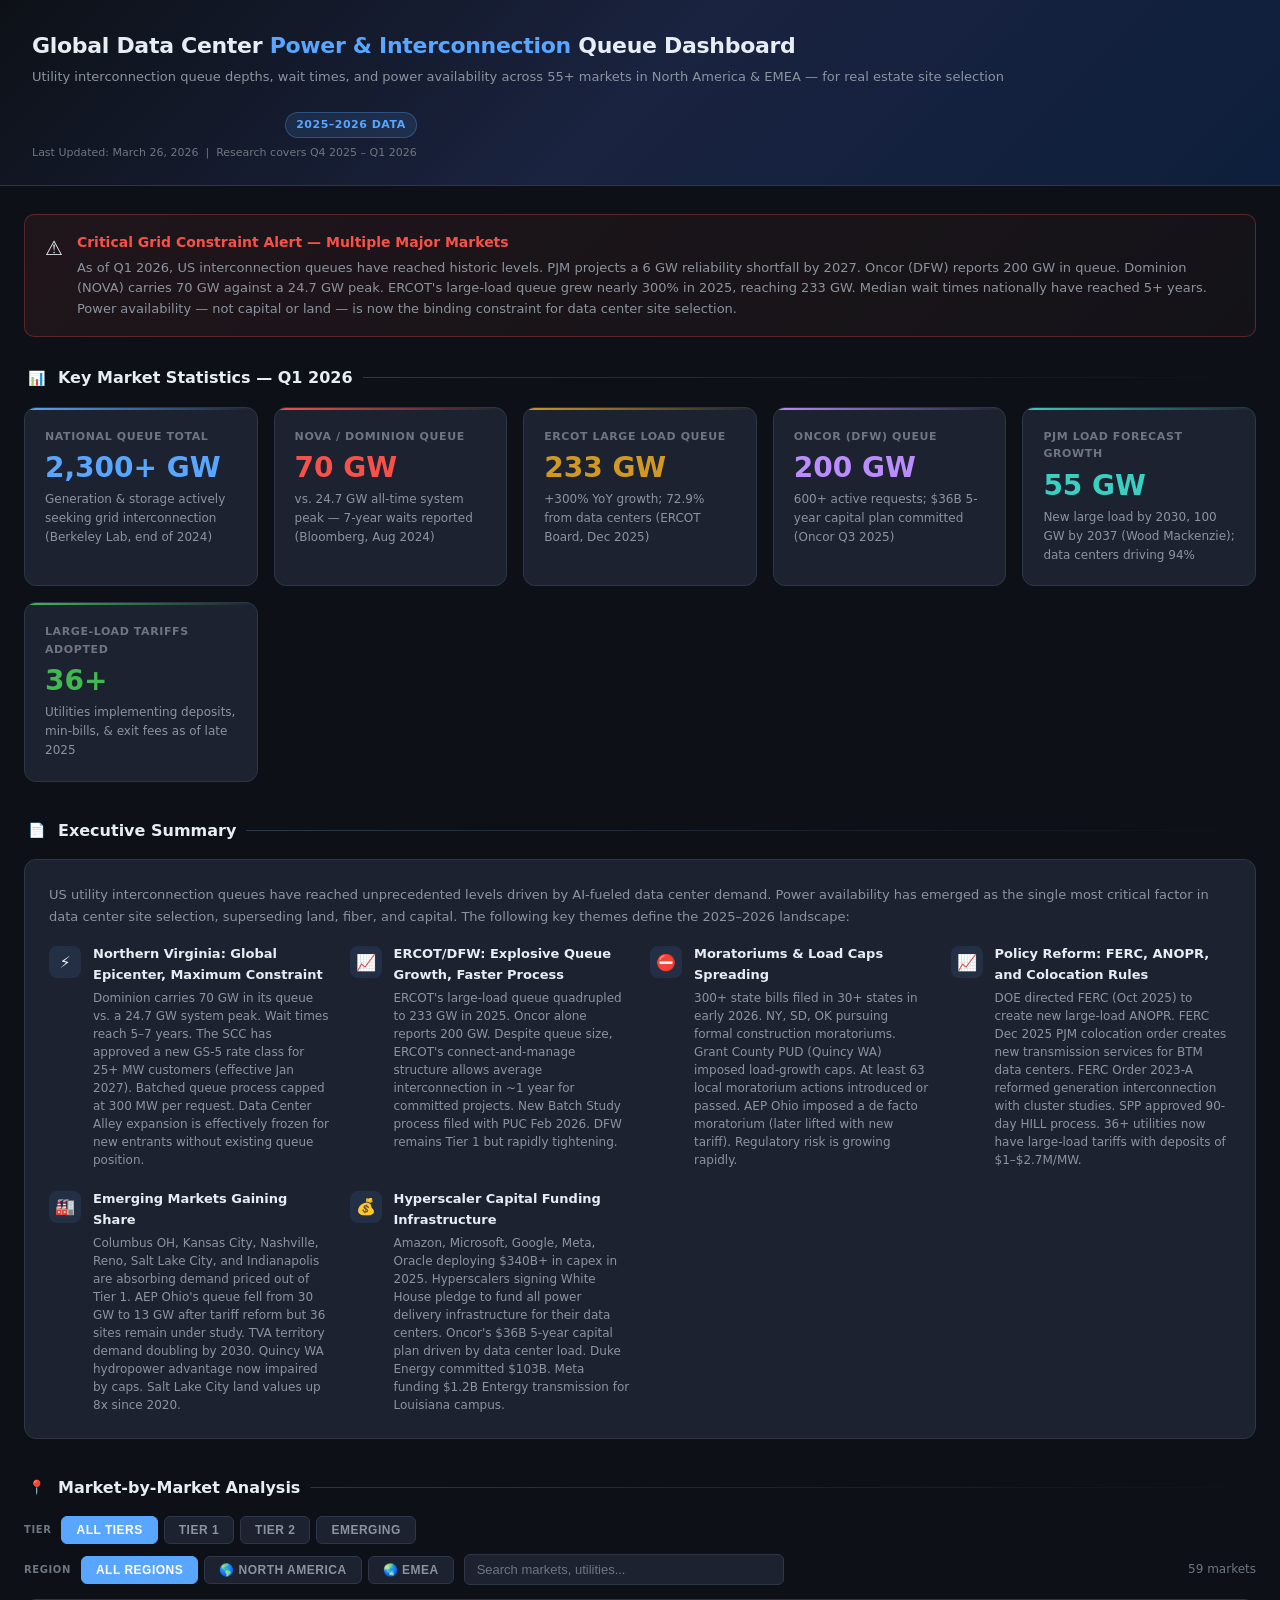
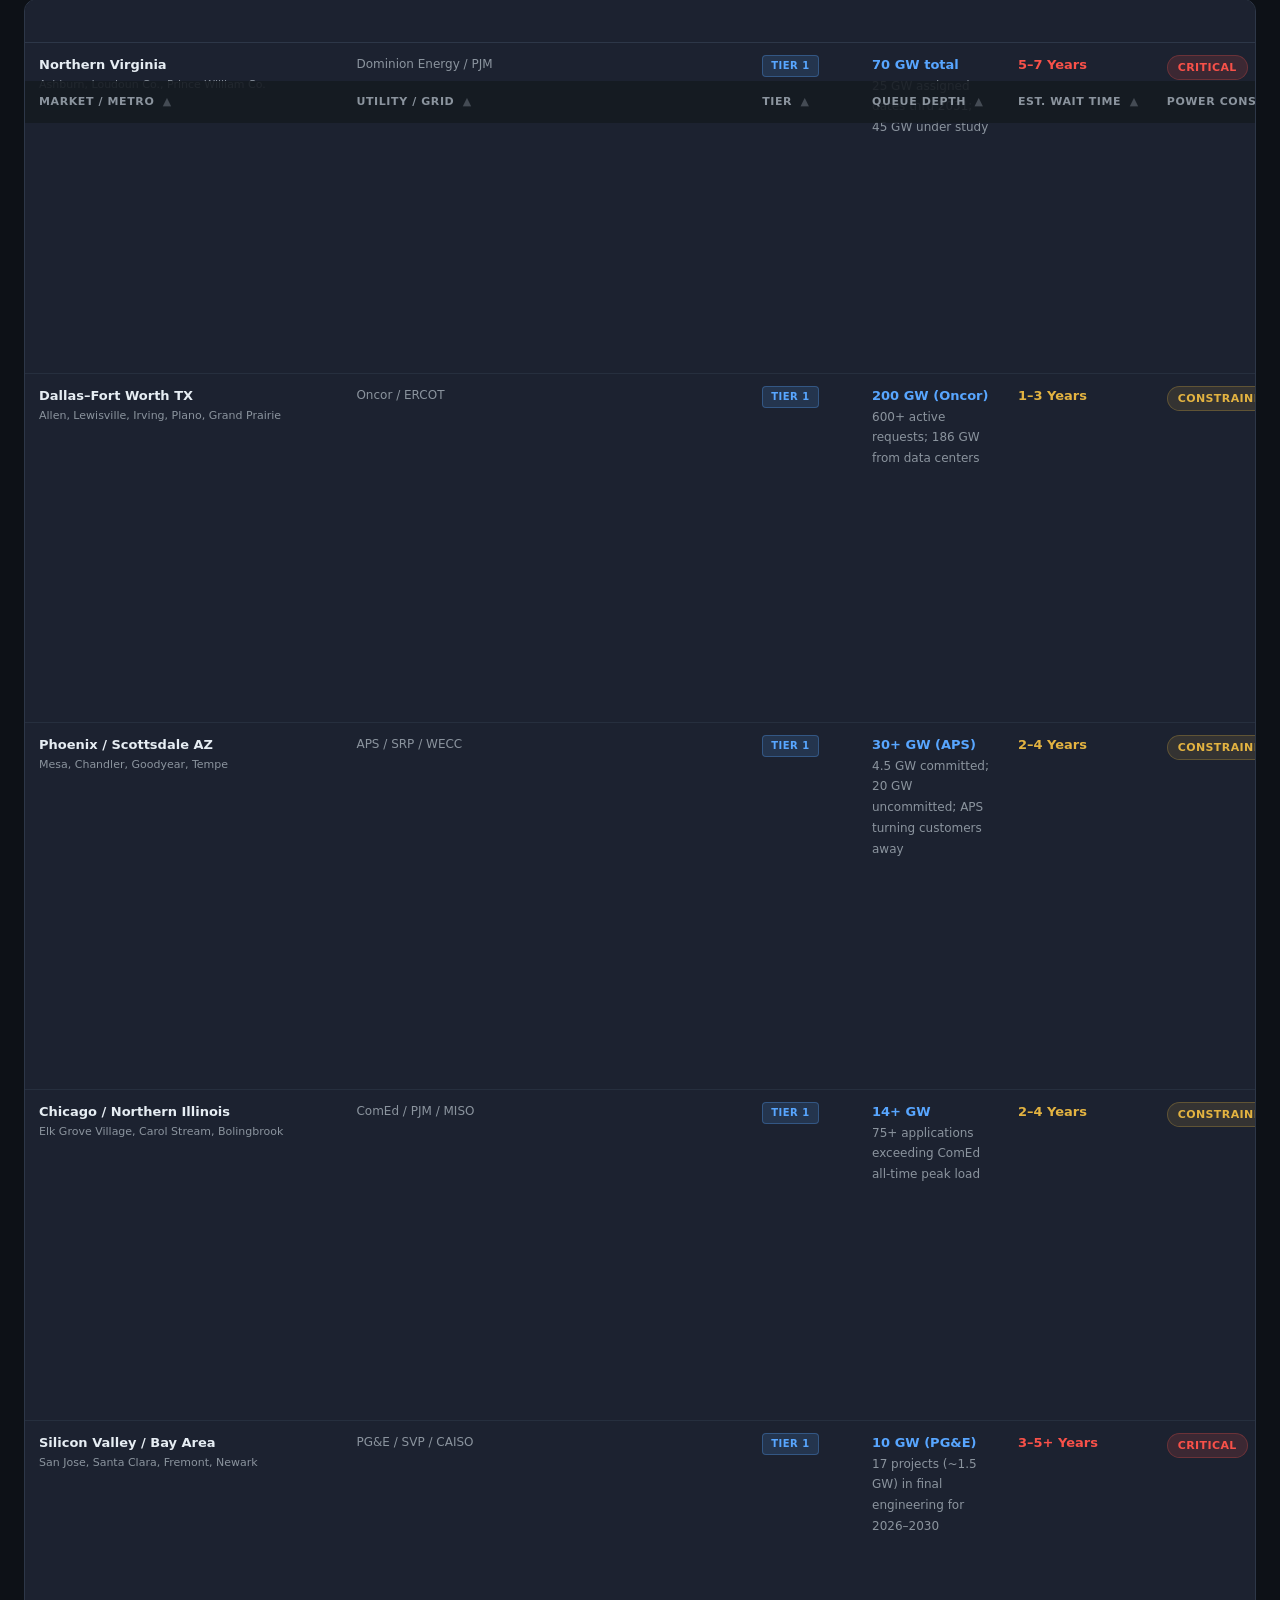
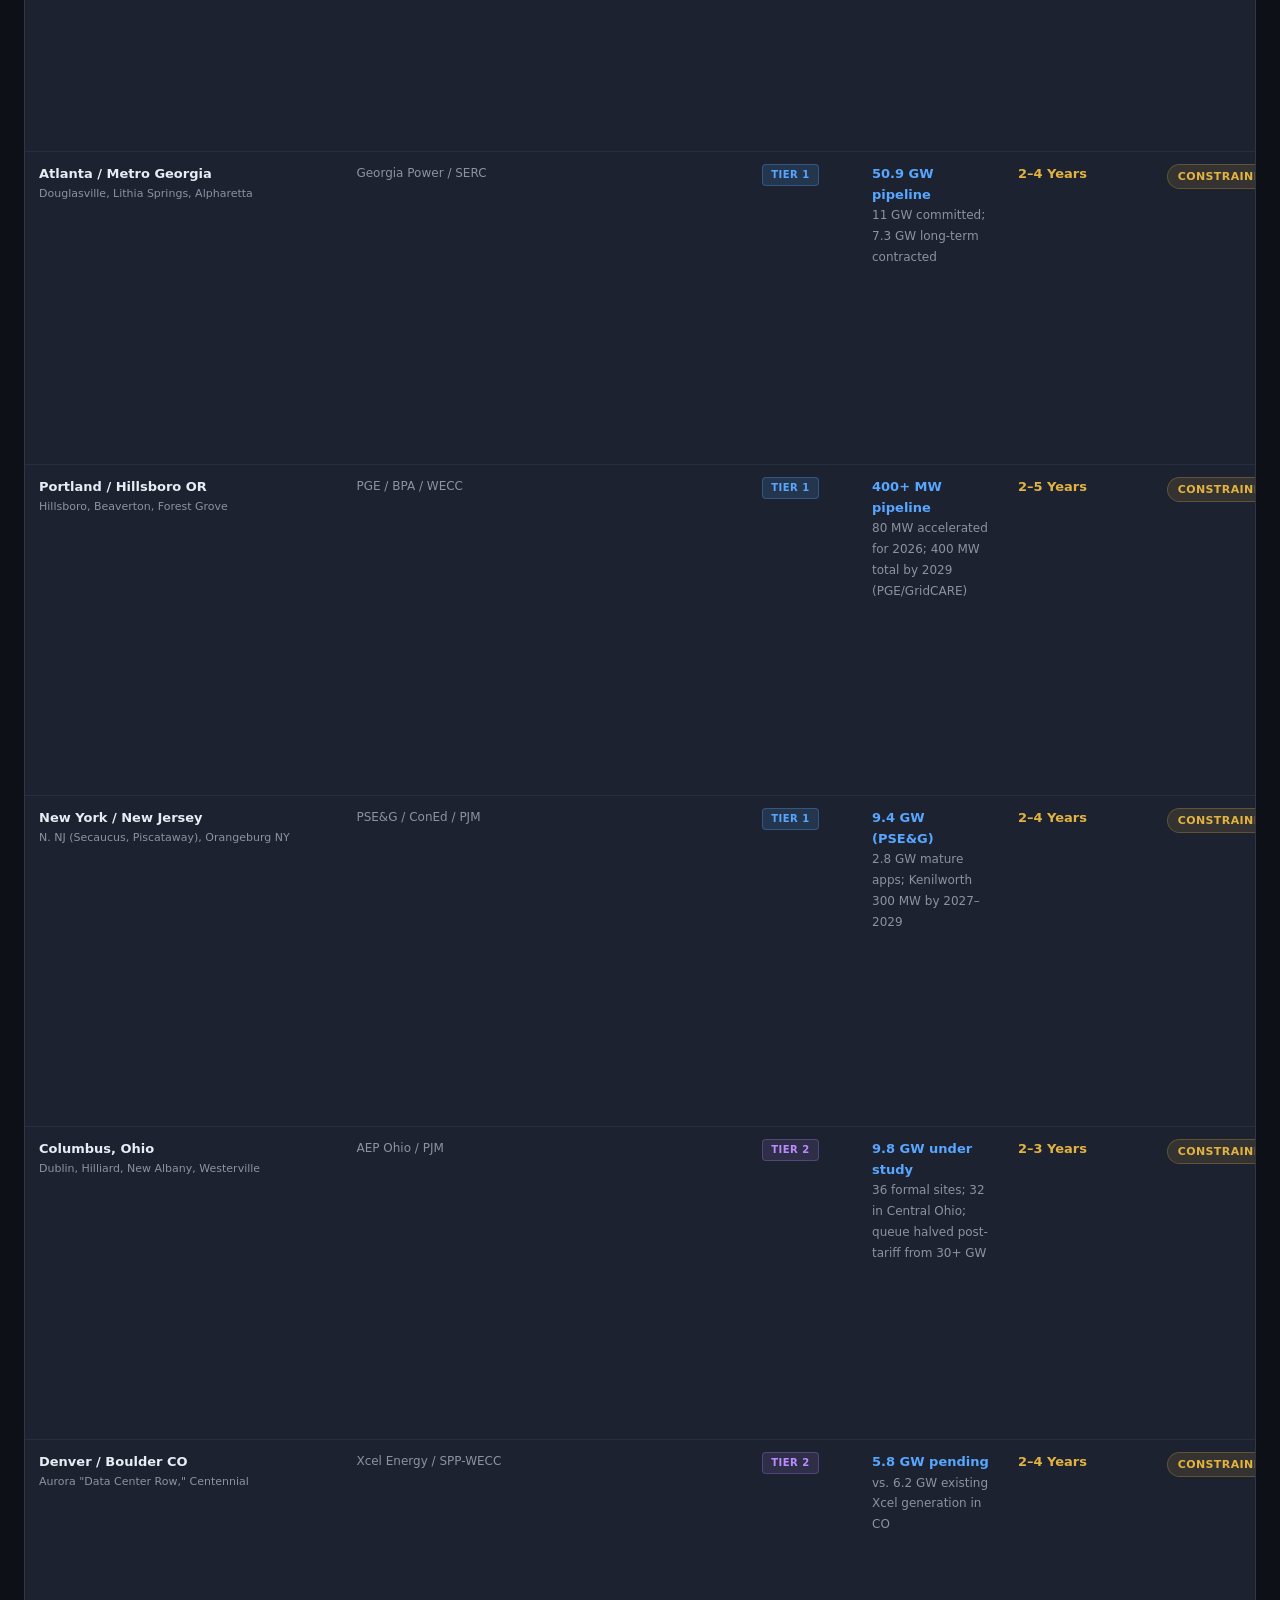
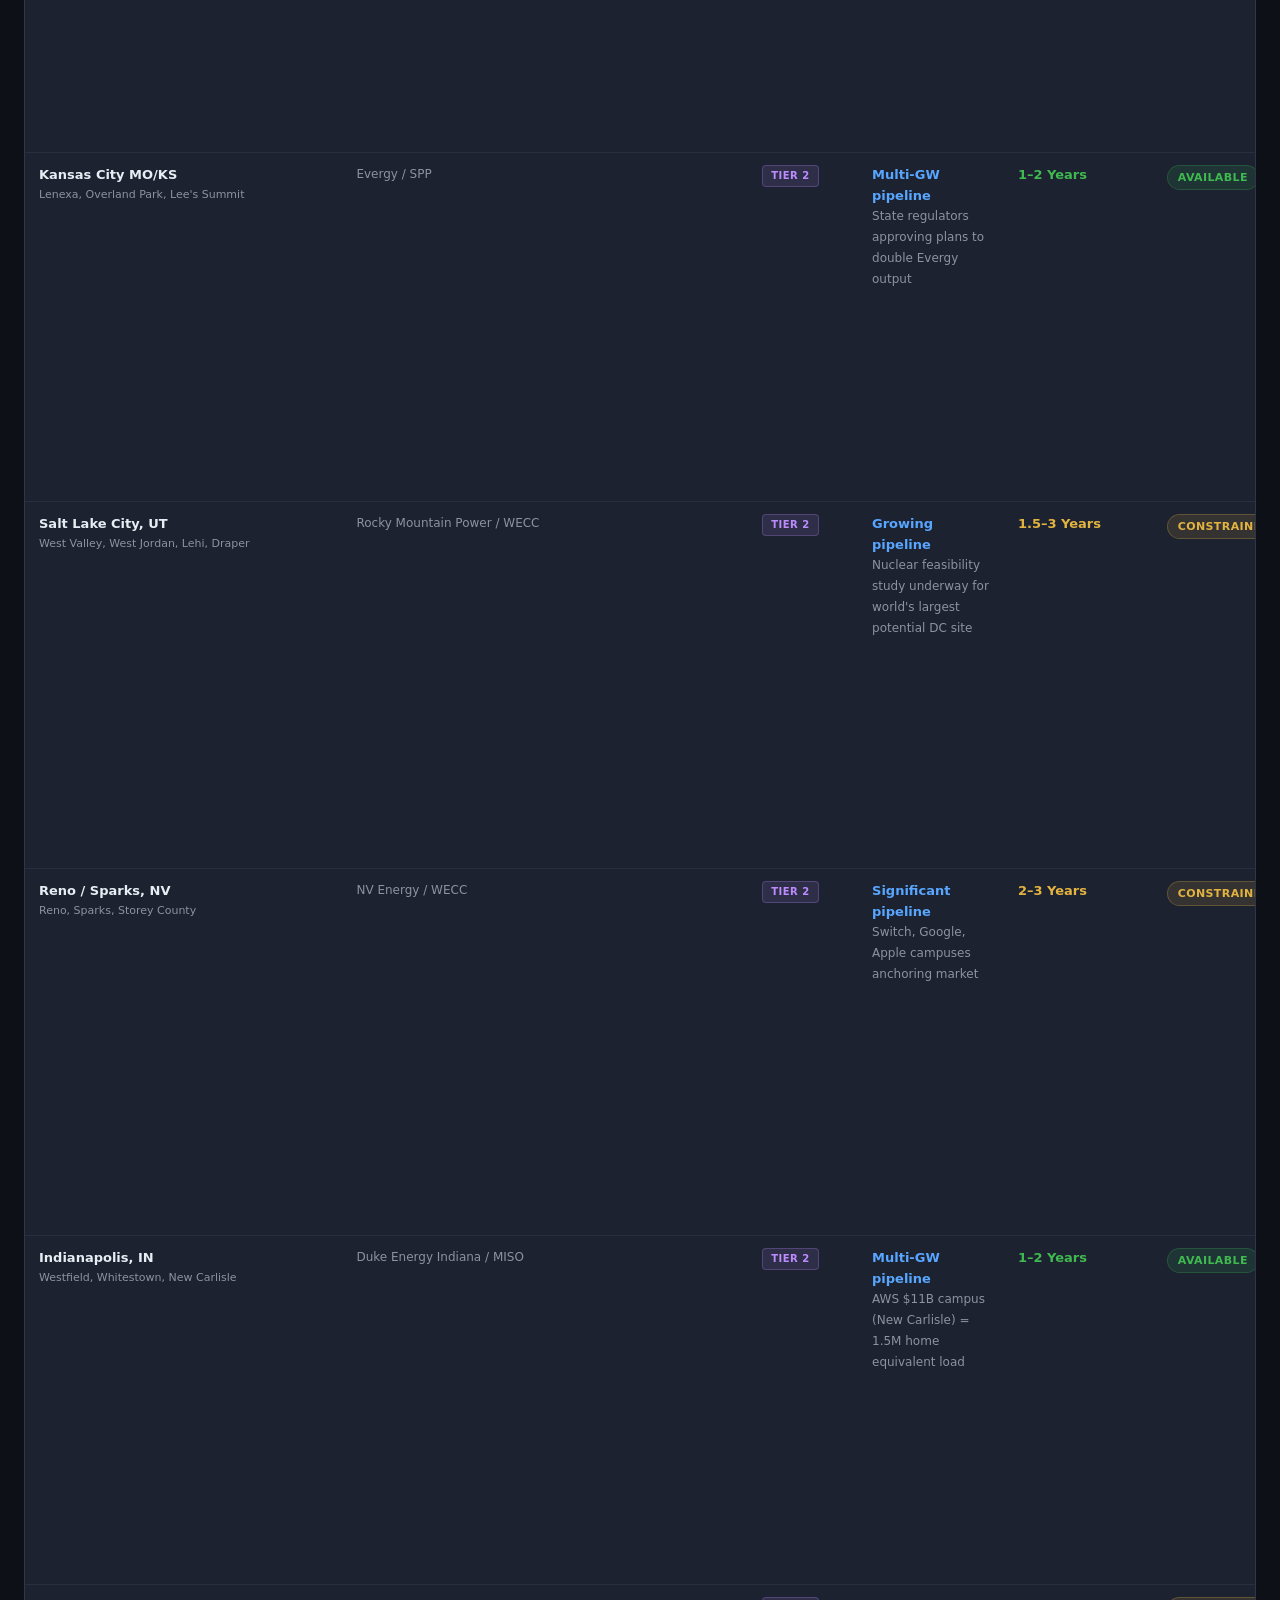
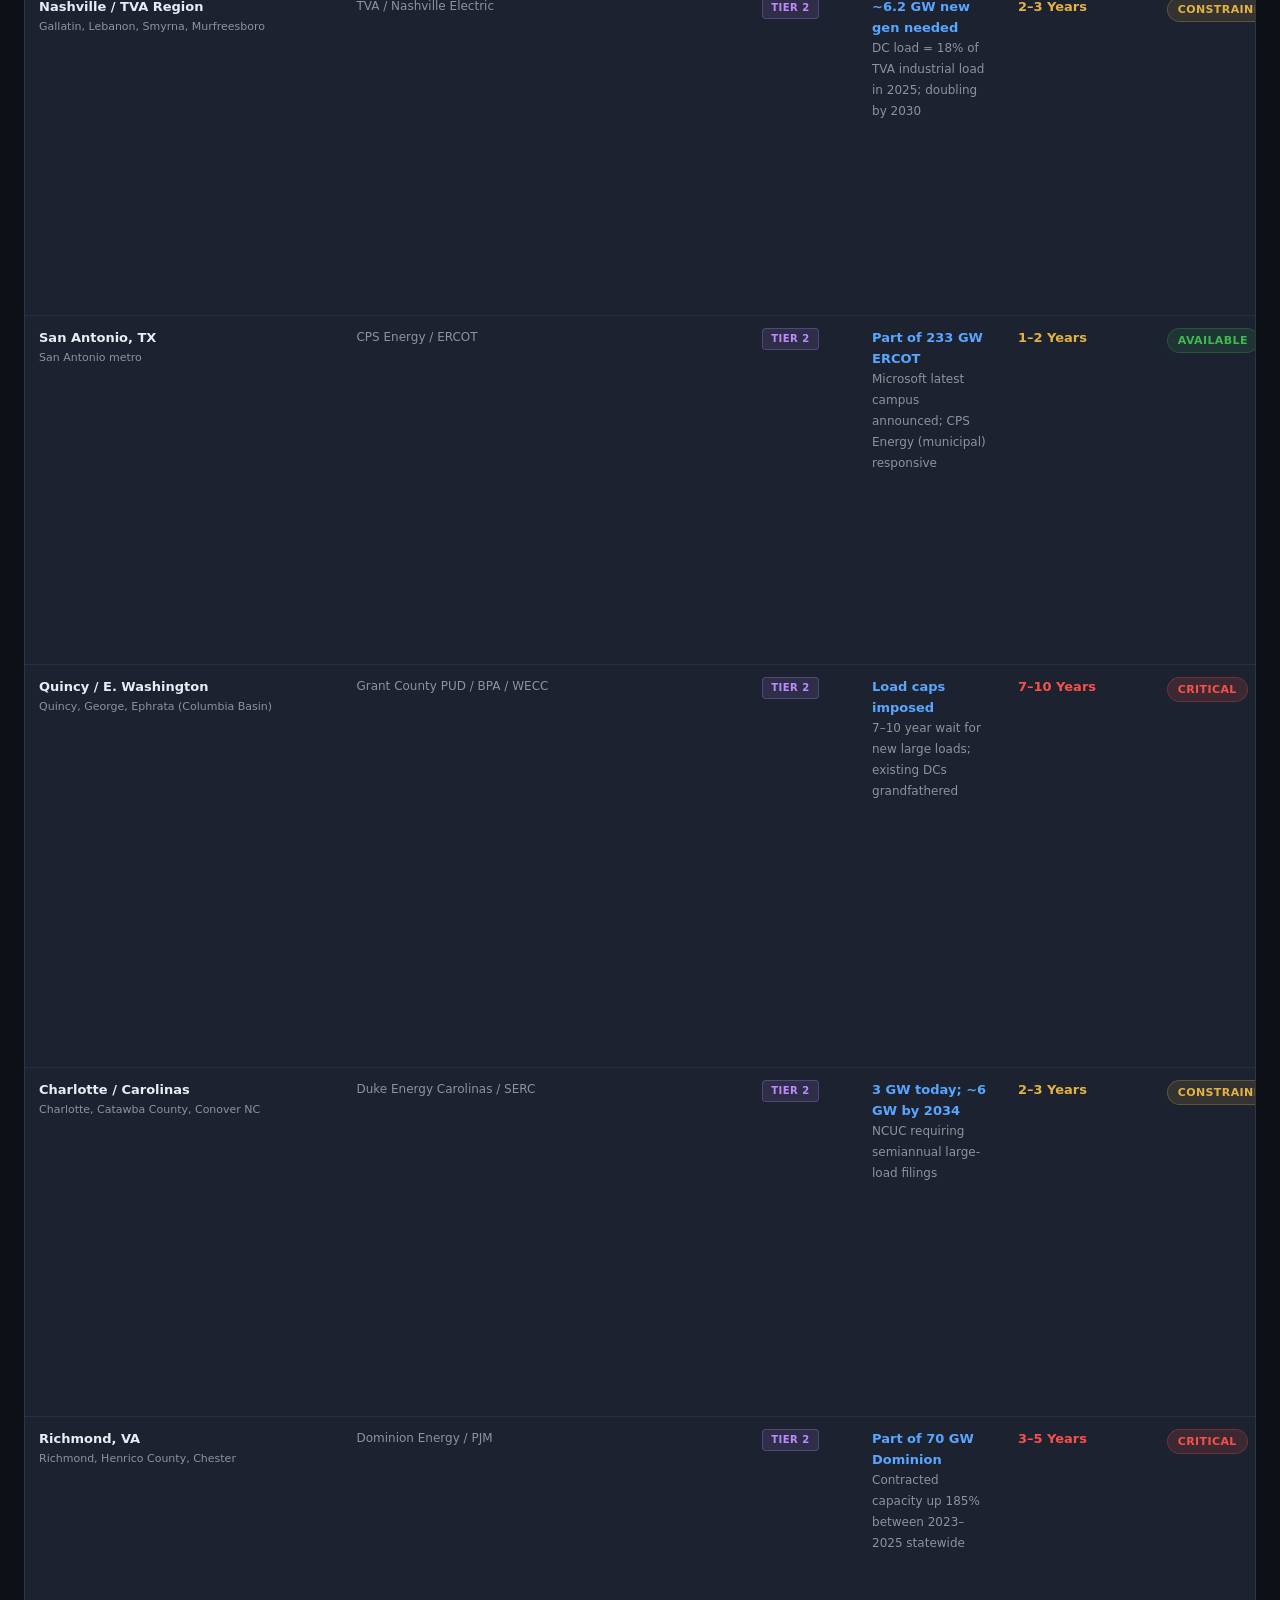
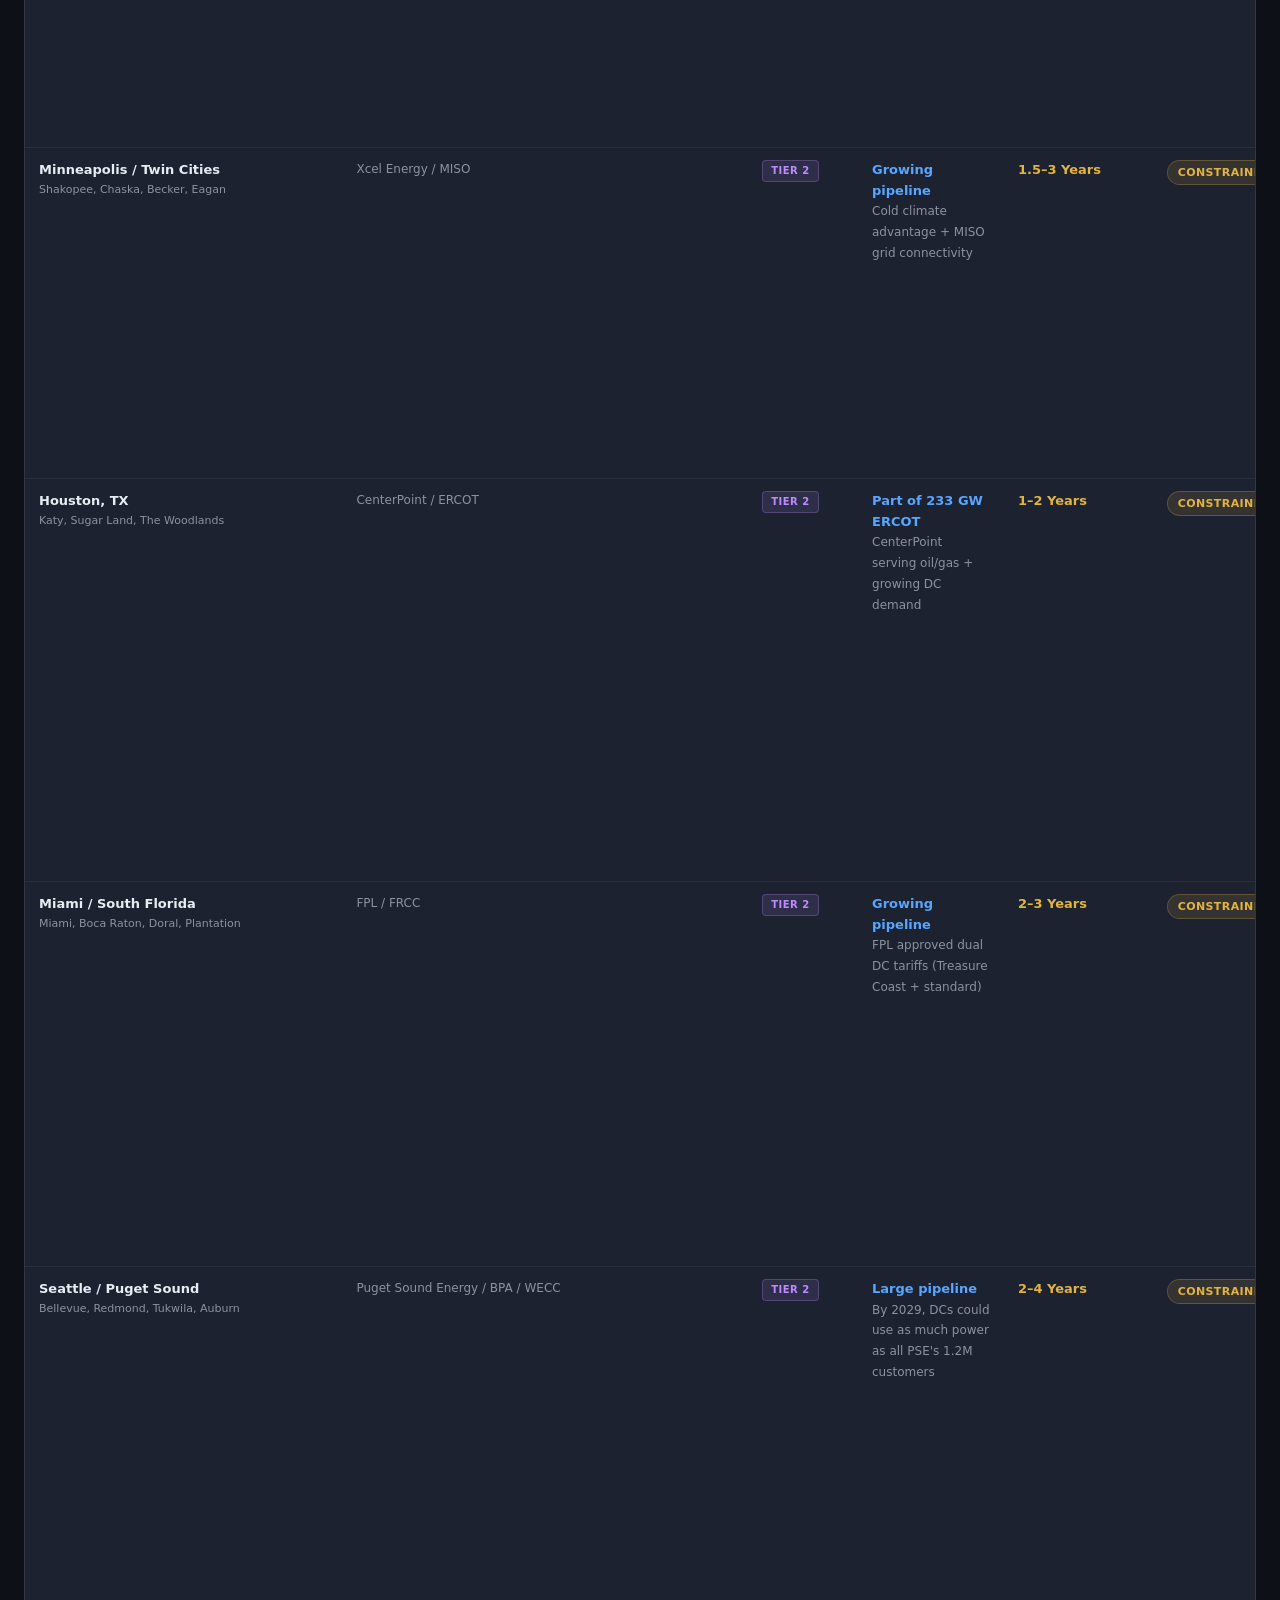
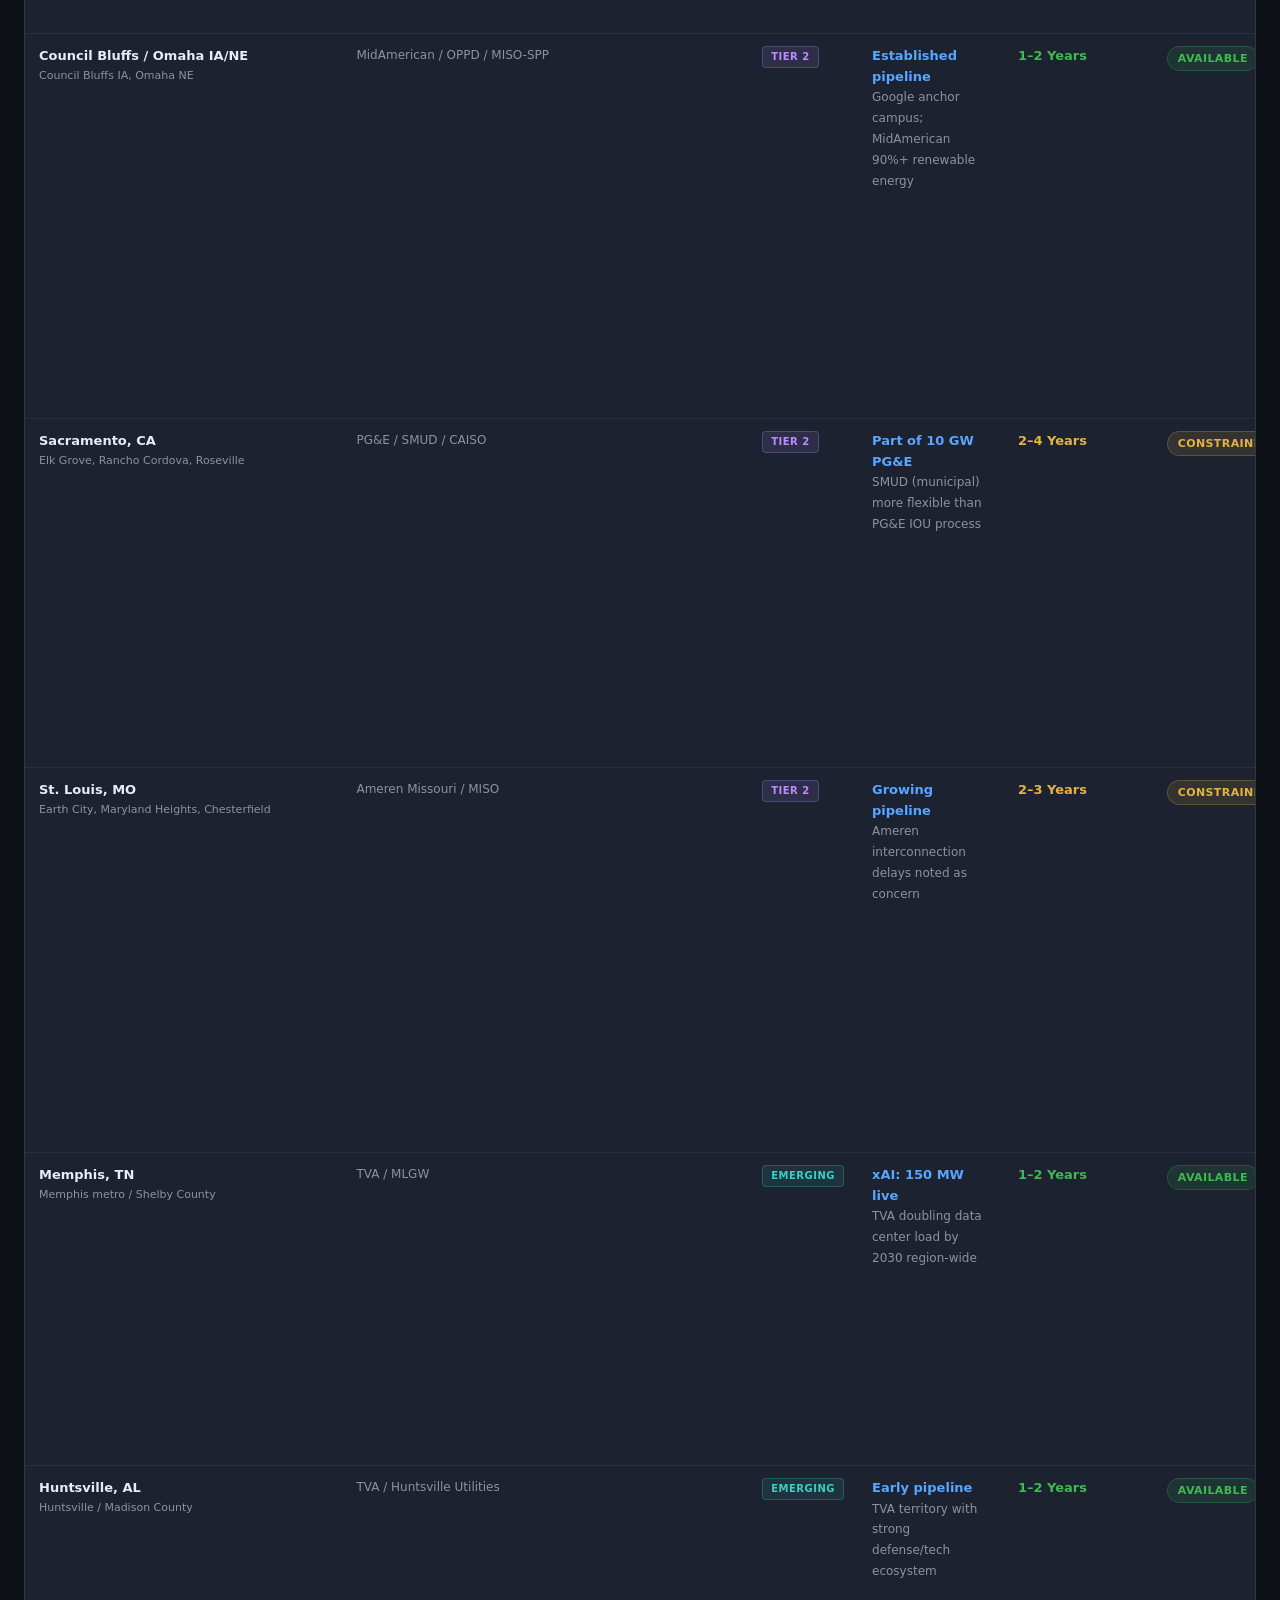
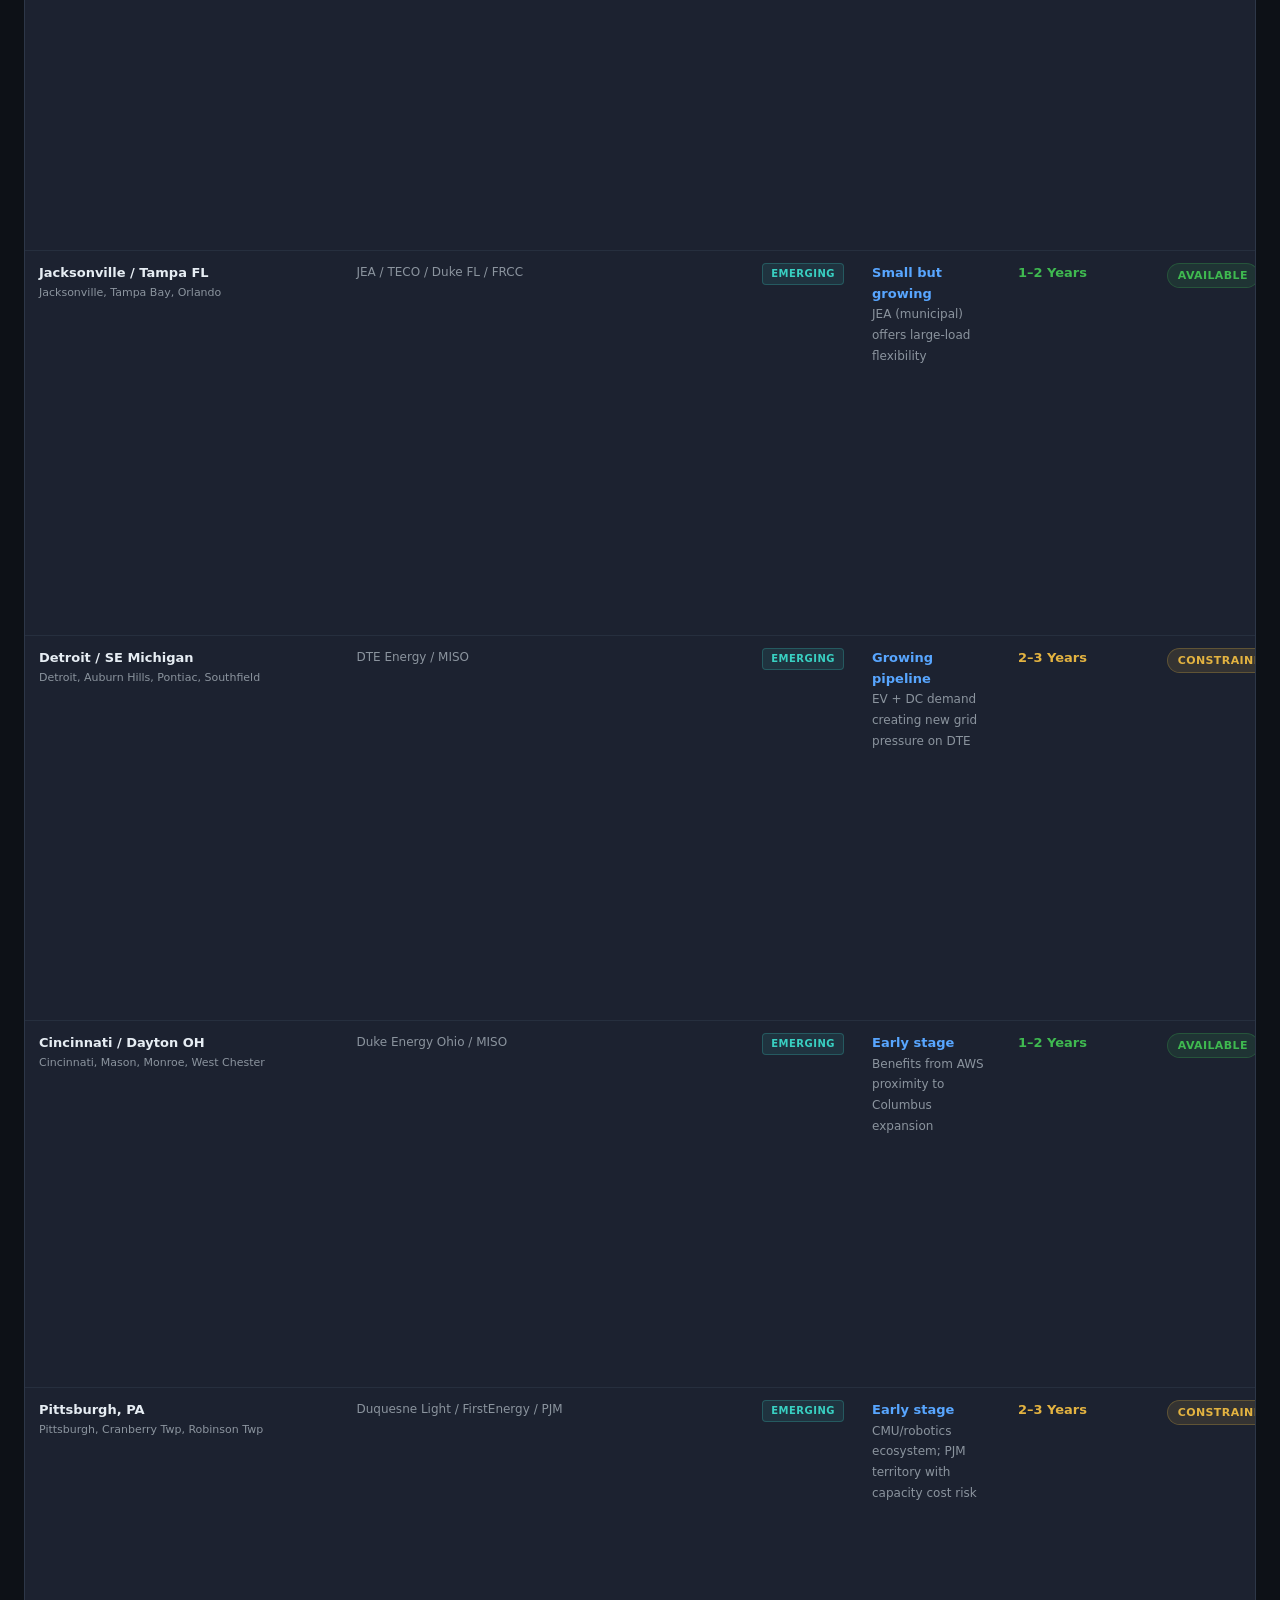
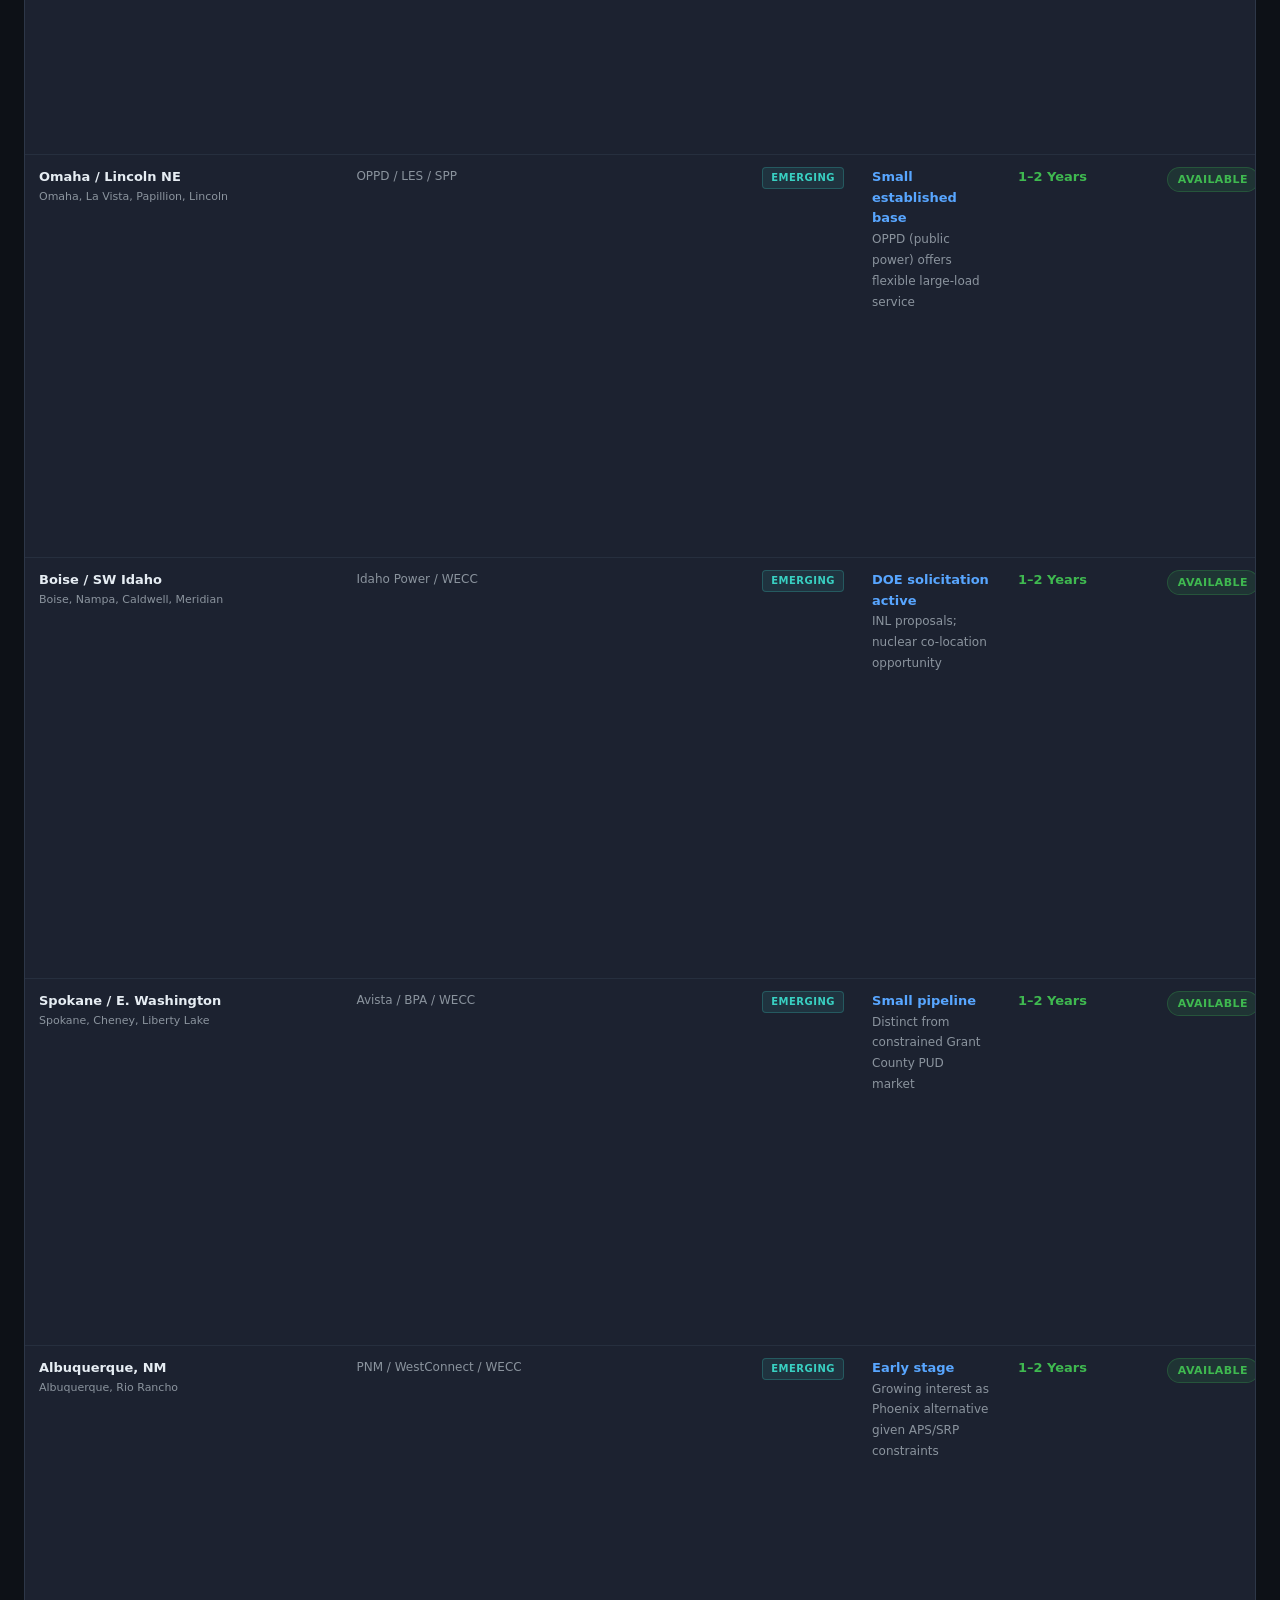
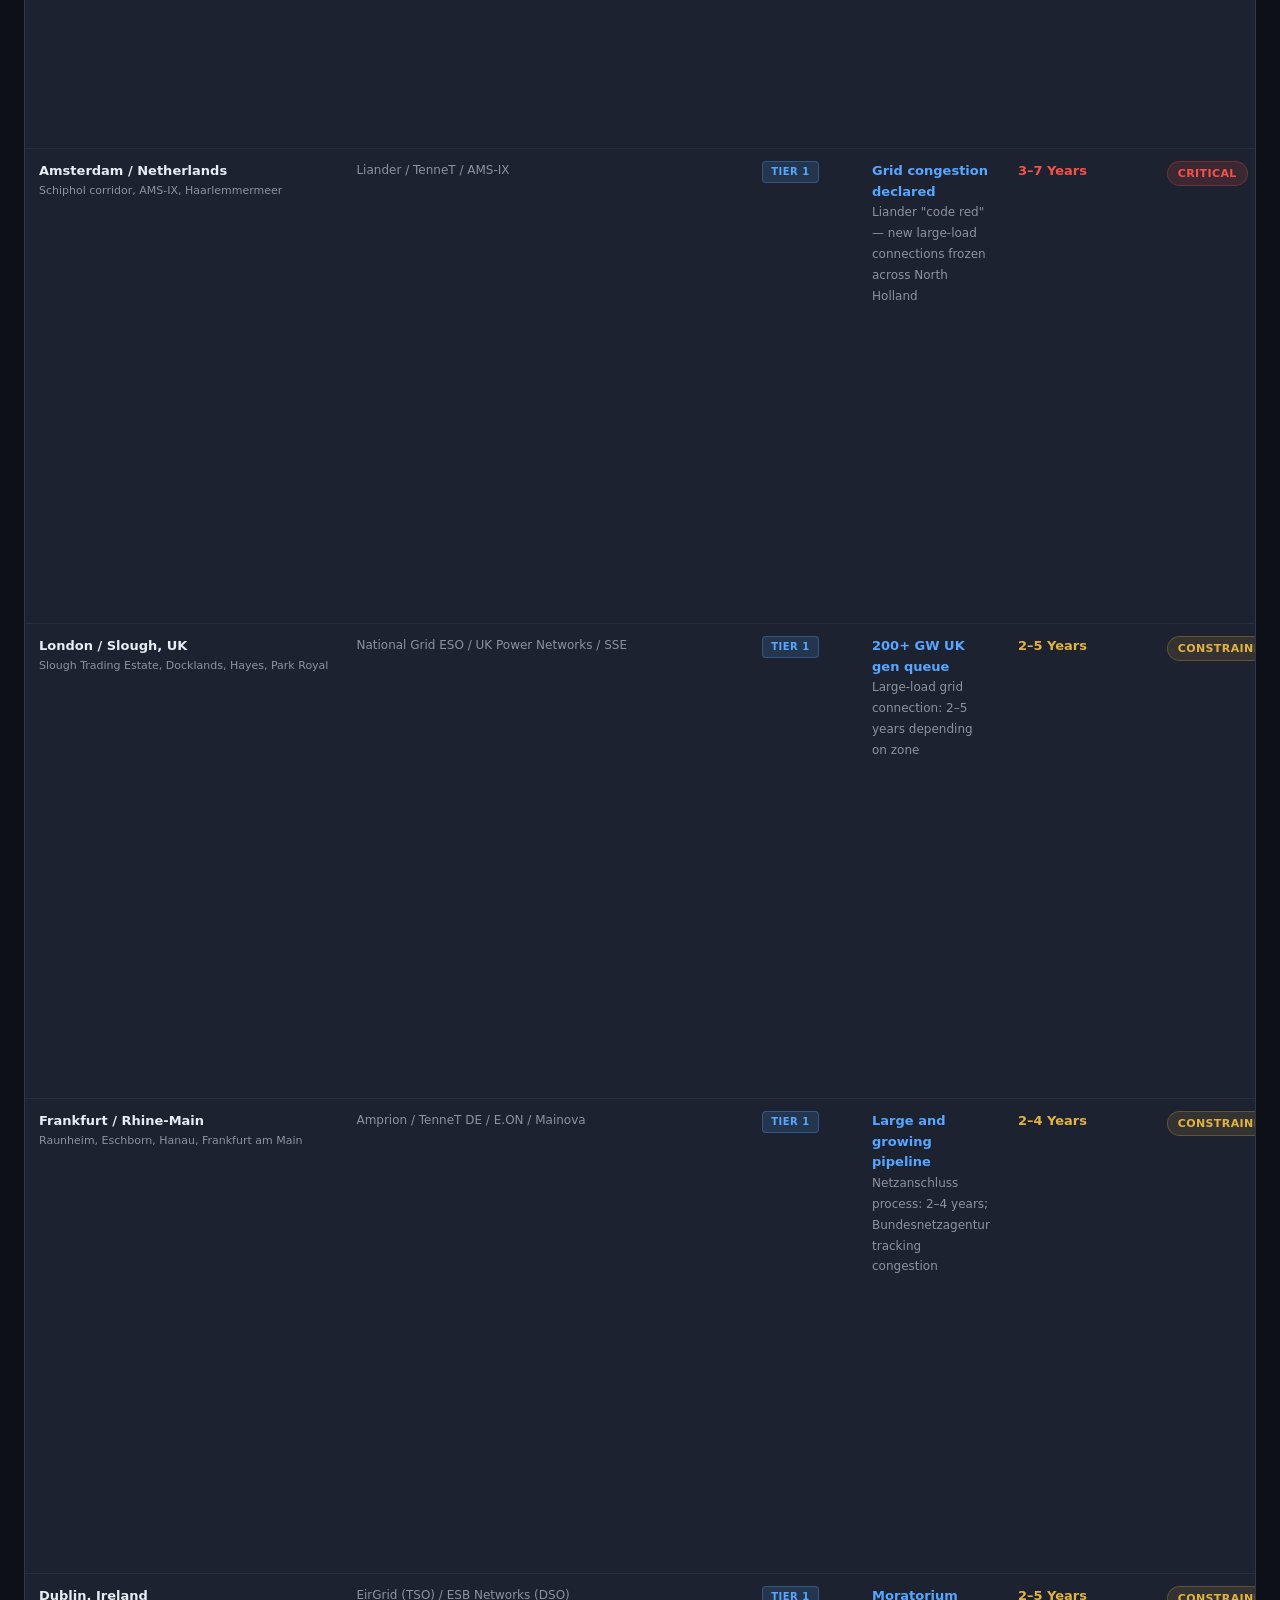
==== commit 5d5e97d3: "Add EMEA markets and regional filter to power queue dashboard" ====
--- a/index.html
+++ b/index.html
@@ -3,7 +3,7 @@
 <head>
 <meta charset="UTF-8">
 <meta name="viewport" content="width=device-width, initial-scale=1.0">
-<title>US Data Center Power &amp; Interconnection Queue Dashboard</title>
+<title>Global Data Center Power &amp; Interconnection Queue Dashboard</title>
 <style>
   :root {
     --bg-primary: #0d1117;
@@ -237,6 +237,8 @@
     margin-bottom: 14px;
     flex-wrap: wrap;
   }
+  .filter-row { display: flex; align-items: center; gap: 10px; flex-wrap: wrap; width: 100%; }
+  .filter-label { font-size: 10px; font-weight: 700; color: var(--text-muted); text-transform: uppercase; letter-spacing: 0.6px; white-space: nowrap; }
   .filter-group { display: flex; gap: 6px; flex-wrap: wrap; }
   .filter-btn {
     background: var(--bg-card);
@@ -543,8 +545,8 @@
 <div class="header">
   <div class="header-inner">
     <div>
-      <div class="header-title">US Data Center <span>Power &amp; Interconnection</span> Queue Dashboard</div>
-      <div class="header-subtitle">Utility interconnection queue depths, wait times, and power availability across 30+ US markets &mdash; for real estate site selection</div>
+      <div class="header-title">Global Data Center <span>Power &amp; Interconnection</span> Queue Dashboard</div>
+      <div class="header-subtitle">Utility interconnection queue depths, wait times, and power availability across 55+ markets in North America &amp; EMEA &mdash; for real estate site selection</div>
     </div>
     <div class="header-meta">
       <span class="badge">2025&ndash;2026 Data</span>
@@ -657,15 +659,26 @@
   <!-- MARKET TABLE -->
   <div class="section">
     <div class="section-title"><div class="section-icon">&#128205;</div>Market-by-Market Analysis</div>
-    <div class="table-controls">
-      <div class="filter-group">
-        <button class="filter-btn active" data-filter="all" onclick="filterTier('all')">All Markets</button>
-        <button class="filter-btn" data-filter="1" onclick="filterTier('1')">Tier 1</button>
-        <button class="filter-btn" data-filter="2" onclick="filterTier('2')">Tier 2</button>
-        <button class="filter-btn" data-filter="e" onclick="filterTier('e')">Emerging</button>
-      </div>
-      <input class="search-box" type="text" id="searchInput" placeholder="Search markets, utilities..." oninput="searchTable()">
-      <div class="result-count" id="resultCount"></div>
+    <div class="table-controls" style="flex-direction:column;align-items:flex-start;gap:10px;">
+      <div class="filter-row">
+        <span class="filter-label">Tier</span>
+        <div class="filter-group">
+          <button class="filter-btn active" data-filter="all" onclick="filterTier('all')">All Tiers</button>
+          <button class="filter-btn" data-filter="1" onclick="filterTier('1')">Tier 1</button>
+          <button class="filter-btn" data-filter="2" onclick="filterTier('2')">Tier 2</button>
+          <button class="filter-btn" data-filter="e" onclick="filterTier('e')">Emerging</button>
+        </div>
+      </div>
+      <div class="filter-row">
+        <span class="filter-label">Region</span>
+        <div class="filter-group">
+          <button class="filter-btn region-btn active" data-region="all" onclick="filterRegion('all')">All Regions</button>
+          <button class="filter-btn region-btn" data-region="north-america" onclick="filterRegion('north-america')">&#127758; North America</button>
+          <button class="filter-btn region-btn" data-region="emea" onclick="filterRegion('emea')">&#127759; EMEA</button>
+        </div>
+        <input class="search-box" type="text" id="searchInput" placeholder="Search markets, utilities..." oninput="searchTable()">
+        <div class="result-count" id="resultCount"></div>
+      </div>
     </div>
     <div class="table-wrapper">
       <table id="marketTable">
@@ -684,7 +697,7 @@
         <tbody id="tableBody">
 
           <!-- TIER 1 -->
-          <tr data-tier="1">
+          <tr data-tier="1" data-region="north-america">
             <td class="market-name">Northern Virginia<span class="sub">Ashburn, Loudoun Co., Prince William Co.</span></td>
             <td class="utility">Dominion Energy / PJM</td>
             <td><span class="tier-badge tier-1">Tier 1</span></td>
@@ -695,7 +708,7 @@
             <td class="trend-up">&#8679;</td>
           </tr>
 
-          <tr data-tier="1">
+          <tr data-tier="1" data-region="north-america">
             <td class="market-name">Dallas&ndash;Fort Worth TX<span class="sub">Allen, Lewisville, Irving, Plano, Grand Prairie</span></td>
             <td class="utility">Oncor / ERCOT</td>
             <td><span class="tier-badge tier-1">Tier 1</span></td>
@@ -706,7 +719,7 @@
             <td class="trend-up">&#8679;</td>
           </tr>
 
-          <tr data-tier="1">
+          <tr data-tier="1" data-region="north-america">
             <td class="market-name">Phoenix / Scottsdale AZ<span class="sub">Mesa, Chandler, Goodyear, Tempe</span></td>
             <td class="utility">APS / SRP / WECC</td>
             <td><span class="tier-badge tier-1">Tier 1</span></td>
@@ -717,7 +730,7 @@
             <td class="trend-up">&#8679;</td>
           </tr>
 
-          <tr data-tier="1">
+          <tr data-tier="1" data-region="north-america">
             <td class="market-name">Chicago / Northern Illinois<span class="sub">Elk Grove Village, Carol Stream, Bolingbrook</span></td>
             <td class="utility">ComEd / PJM / MISO</td>
             <td><span class="tier-badge tier-1">Tier 1</span></td>
@@ -728,7 +741,7 @@
             <td class="trend-up">&#8679;</td>
           </tr>
 
-          <tr data-tier="1">
+          <tr data-tier="1" data-region="north-america">
             <td class="market-name">Silicon Valley / Bay Area<span class="sub">San Jose, Santa Clara, Fremont, Newark</span></td>
             <td class="utility">PG&amp;E / SVP / CAISO</td>
             <td><span class="tier-badge tier-1">Tier 1</span></td>
@@ -739,7 +752,7 @@
             <td class="trend-up">&#8679;</td>
           </tr>
 
-          <tr data-tier="1">
+          <tr data-tier="1" data-region="north-america">
             <td class="market-name">Atlanta / Metro Georgia<span class="sub">Douglasville, Lithia Springs, Alpharetta</span></td>
             <td class="utility">Georgia Power / SERC</td>
             <td><span class="tier-badge tier-1">Tier 1</span></td>
@@ -750,7 +763,7 @@
             <td class="trend-up">&#8679;</td>
           </tr>
 
-          <tr data-tier="1">
+          <tr data-tier="1" data-region="north-america">
             <td class="market-name">Portland / Hillsboro OR<span class="sub">Hillsboro, Beaverton, Forest Grove</span></td>
             <td class="utility">PGE / BPA / WECC</td>
             <td><span class="tier-badge tier-1">Tier 1</span></td>
@@ -761,7 +774,7 @@
             <td class="trend-flat">&#8594;</td>
           </tr>
 
-          <tr data-tier="1">
+          <tr data-tier="1" data-region="north-america">
             <td class="market-name">New York / New Jersey<span class="sub">N. NJ (Secaucus, Piscataway), Orangeburg NY</span></td>
             <td class="utility">PSE&amp;G / ConEd / PJM</td>
             <td><span class="tier-badge tier-1">Tier 1</span></td>
@@ -773,7 +786,7 @@
           </tr>
 
           <!-- TIER 2 -->
-          <tr data-tier="2">
+          <tr data-tier="2" data-region="north-america">
             <td class="market-name">Columbus, Ohio<span class="sub">Dublin, Hilliard, New Albany, Westerville</span></td>
             <td class="utility">AEP Ohio / PJM</td>
             <td><span class="tier-badge tier-2">Tier 2</span></td>
@@ -784,7 +797,7 @@
             <td class="trend-flat">&#8594;</td>
           </tr>
 
-          <tr data-tier="2">
+          <tr data-tier="2" data-region="north-america">
             <td class="market-name">Denver / Boulder CO<span class="sub">Aurora "Data Center Row," Centennial</span></td>
             <td class="utility">Xcel Energy / SPP-WECC</td>
             <td><span class="tier-badge tier-2">Tier 2</span></td>
@@ -795,7 +808,7 @@
             <td class="trend-up">&#8679;</td>
           </tr>
 
-          <tr data-tier="2">
+          <tr data-tier="2" data-region="north-america">
             <td class="market-name">Kansas City MO/KS<span class="sub">Lenexa, Overland Park, Lee's Summit</span></td>
             <td class="utility">Evergy / SPP</td>
             <td><span class="tier-badge tier-2">Tier 2</span></td>
@@ -806,7 +819,7 @@
             <td class="trend-up">&#8679;</td>
           </tr>
 
-          <tr data-tier="2">
+          <tr data-tier="2" data-region="north-america">
             <td class="market-name">Salt Lake City, UT<span class="sub">West Valley, West Jordan, Lehi, Draper</span></td>
             <td class="utility">Rocky Mountain Power / WECC</td>
             <td><span class="tier-badge tier-2">Tier 2</span></td>
@@ -817,7 +830,7 @@
             <td class="trend-up">&#8679;</td>
           </tr>
 
-          <tr data-tier="2">
+          <tr data-tier="2" data-region="north-america">
             <td class="market-name">Reno / Sparks, NV<span class="sub">Reno, Sparks, Storey County</span></td>
             <td class="utility">NV Energy / WECC</td>
             <td><span class="tier-badge tier-2">Tier 2</span></td>
@@ -828,7 +841,7 @@
             <td class="trend-up">&#8679;</td>
           </tr>
 
-          <tr data-tier="2">
+          <tr data-tier="2" data-region="north-america">
             <td class="market-name">Indianapolis, IN<span class="sub">Westfield, Whitestown, New Carlisle</span></td>
             <td class="utility">Duke Energy Indiana / MISO</td>
             <td><span class="tier-badge tier-2">Tier 2</span></td>
@@ -839,7 +852,7 @@
             <td class="trend-up">&#8679;</td>
           </tr>
 
-          <tr data-tier="2">
+          <tr data-tier="2" data-region="north-america">
             <td class="market-name">Nashville / TVA Region<span class="sub">Gallatin, Lebanon, Smyrna, Murfreesboro</span></td>
             <td class="utility">TVA / Nashville Electric</td>
             <td><span class="tier-badge tier-2">Tier 2</span></td>
@@ -850,7 +863,7 @@
             <td class="trend-up">&#8679;</td>
           </tr>
 
-          <tr data-tier="2">
+          <tr data-tier="2" data-region="north-america">
             <td class="market-name">San Antonio, TX<span class="sub">San Antonio metro</span></td>
             <td class="utility">CPS Energy / ERCOT</td>
             <td><span class="tier-badge tier-2">Tier 2</span></td>
@@ -861,7 +874,7 @@
             <td class="trend-up">&#8679;</td>
           </tr>
 
-          <tr data-tier="2">
+          <tr data-tier="2" data-region="north-america">
             <td class="market-name">Quincy / E. Washington<span class="sub">Quincy, George, Ephrata (Columbia Basin)</span></td>
             <td class="utility">Grant County PUD / BPA / WECC</td>
             <td><span class="tier-badge tier-2">Tier 2</span></td>
@@ -872,7 +885,7 @@
             <td class="trend-down">&#8681;</td>
           </tr>
 
-          <tr data-tier="2">
+          <tr data-tier="2" data-region="north-america">
             <td class="market-name">Charlotte / Carolinas<span class="sub">Charlotte, Catawba County, Conover NC</span></td>
             <td class="utility">Duke Energy Carolinas / SERC</td>
             <td><span class="tier-badge tier-2">Tier 2</span></td>
@@ -883,7 +896,7 @@
             <td class="trend-up">&#8679;</td>
           </tr>
 
-          <tr data-tier="2">
+          <tr data-tier="2" data-region="north-america">
             <td class="market-name">Richmond, VA<span class="sub">Richmond, Henrico County, Chester</span></td>
             <td class="utility">Dominion Energy / PJM</td>
             <td><span class="tier-badge tier-2">Tier 2</span></td>
@@ -894,7 +907,7 @@
             <td class="trend-up">&#8679;</td>
           </tr>
 
-          <tr data-tier="2">
+          <tr data-tier="2" data-region="north-america">
             <td class="market-name">Minneapolis / Twin Cities<span class="sub">Shakopee, Chaska, Becker, Eagan</span></td>
             <td class="utility">Xcel Energy / MISO</td>
             <td><span class="tier-badge tier-2">Tier 2</span></td>
@@ -905,7 +918,7 @@
             <td class="trend-up">&#8679;</td>
           </tr>
 
-          <tr data-tier="2">
+          <tr data-tier="2" data-region="north-america">
             <td class="market-name">Houston, TX<span class="sub">Katy, Sugar Land, The Woodlands</span></td>
             <td class="utility">CenterPoint / ERCOT</td>
             <td><span class="tier-badge tier-2">Tier 2</span></td>
@@ -916,7 +929,7 @@
             <td class="trend-up">&#8679;</td>
           </tr>
 
-          <tr data-tier="2">
+          <tr data-tier="2" data-region="north-america">
             <td class="market-name">Miami / South Florida<span class="sub">Miami, Boca Raton, Doral, Plantation</span></td>
             <td class="utility">FPL / FRCC</td>
             <td><span class="tier-badge tier-2">Tier 2</span></td>
@@ -927,7 +940,7 @@
             <td class="trend-up">&#8679;</td>
           </tr>
 
-          <tr data-tier="2">
+          <tr data-tier="2" data-region="north-america">
             <td class="market-name">Seattle / Puget Sound<span class="sub">Bellevue, Redmond, Tukwila, Auburn</span></td>
             <td class="utility">Puget Sound Energy / BPA / WECC</td>
             <td><span class="tier-badge tier-2">Tier 2</span></td>
@@ -938,7 +951,7 @@
             <td class="trend-up">&#8679;</td>
           </tr>
 
-          <tr data-tier="2">
+          <tr data-tier="2" data-region="north-america">
             <td class="market-name">Council Bluffs / Omaha IA/NE<span class="sub">Council Bluffs IA, Omaha NE</span></td>
             <td class="utility">MidAmerican / OPPD / MISO-SPP</td>
             <td><span class="tier-badge tier-2">Tier 2</span></td>
@@ -949,7 +962,7 @@
             <td class="trend-flat">&#8594;</td>
           </tr>
 
-          <tr data-tier="2">
+          <tr data-tier="2" data-region="north-america">
             <td class="market-name">Sacramento, CA<span class="sub">Elk Grove, Rancho Cordova, Roseville</span></td>
             <td class="utility">PG&amp;E / SMUD / CAISO</td>
             <td><span class="tier-badge tier-2">Tier 2</span></td>
@@ -960,7 +973,7 @@
             <td class="trend-up">&#8679;</td>
           </tr>
 
-          <tr data-tier="2">
+          <tr data-tier="2" data-region="north-america">
             <td class="market-name">St. Louis, MO<span class="sub">Earth City, Maryland Heights, Chesterfield</span></td>
             <td class="utility">Ameren Missouri / MISO</td>
             <td><span class="tier-badge tier-2">Tier 2</span></td>
@@ -972,7 +985,7 @@
           </tr>
 
           <!-- EMERGING -->
-          <tr data-tier="e">
+          <tr data-tier="e" data-region="north-america">
             <td class="market-name">Memphis, TN<span class="sub">Memphis metro / Shelby County</span></td>
             <td class="utility">TVA / MLGW</td>
             <td><span class="tier-badge tier-e">Emerging</span></td>
@@ -983,7 +996,7 @@
             <td class="trend-up">&#8679;</td>
           </tr>
 
-          <tr data-tier="e">
+          <tr data-tier="e" data-region="north-america">
             <td class="market-name">Huntsville, AL<span class="sub">Huntsville / Madison County</span></td>
             <td class="utility">TVA / Huntsville Utilities</td>
             <td><span class="tier-badge tier-e">Emerging</span></td>
@@ -994,7 +1007,7 @@
             <td class="trend-up">&#8679;</td>
           </tr>
 
-          <tr data-tier="e">
+          <tr data-tier="e" data-region="north-america">
             <td class="market-name">Jacksonville / Tampa FL<span class="sub">Jacksonville, Tampa Bay, Orlando</span></td>
             <td class="utility">JEA / TECO / Duke FL / FRCC</td>
             <td><span class="tier-badge tier-e">Emerging</span></td>
@@ -1005,7 +1018,7 @@
             <td class="trend-up">&#8679;</td>
           </tr>
 
-          <tr data-tier="e">
+          <tr data-tier="e" data-region="north-america">
             <td class="market-name">Detroit / SE Michigan<span class="sub">Detroit, Auburn Hills, Pontiac, Southfield</span></td>
             <td class="utility">DTE Energy / MISO</td>
             <td><span class="tier-badge tier-e">Emerging</span></td>
@@ -1016,7 +1029,7 @@
             <td class="trend-up">&#8679;</td>
           </tr>
 
-          <tr data-tier="e">
+          <tr data-tier="e" data-region="north-america">
             <td class="market-name">Cincinnati / Dayton OH<span class="sub">Cincinnati, Mason, Monroe, West Chester</span></td>
             <td class="utility">Duke Energy Ohio / MISO</td>
             <td><span class="tier-badge tier-e">Emerging</span></td>
@@ -1027,7 +1040,7 @@
             <td class="trend-up">&#8679;</td>
           </tr>
 
-          <tr data-tier="e">
+          <tr data-tier="e" data-region="north-america">
             <td class="market-name">Pittsburgh, PA<span class="sub">Pittsburgh, Cranberry Twp, Robinson Twp</span></td>
             <td class="utility">Duquesne Light / FirstEnergy / PJM</td>
             <td><span class="tier-badge tier-e">Emerging</span></td>
@@ -1038,7 +1051,7 @@
             <td class="trend-up">&#8679;</td>
           </tr>
 
-          <tr data-tier="e">
+          <tr data-tier="e" data-region="north-america">
             <td class="market-name">Omaha / Lincoln NE<span class="sub">Omaha, La Vista, Papillion, Lincoln</span></td>
             <td class="utility">OPPD / LES / SPP</td>
             <td><span class="tier-badge tier-e">Emerging</span></td>
@@ -1049,7 +1062,7 @@
             <td class="trend-flat">&#8594;</td>
           </tr>
 
-          <tr data-tier="e">
+          <tr data-tier="e" data-region="north-america">
             <td class="market-name">Boise / SW Idaho<span class="sub">Boise, Nampa, Caldwell, Meridian</span></td>
             <td class="utility">Idaho Power / WECC</td>
             <td><span class="tier-badge tier-e">Emerging</span></td>
@@ -1060,7 +1073,7 @@
             <td class="trend-up">&#8679;</td>
           </tr>
 
-          <tr data-tier="e">
+          <tr data-tier="e" data-region="north-america">
             <td class="market-name">Spokane / E. Washington<span class="sub">Spokane, Cheney, Liberty Lake</span></td>
             <td class="utility">Avista / BPA / WECC</td>
             <td><span class="tier-badge tier-e">Emerging</span></td>
@@ -1071,7 +1084,7 @@
             <td class="trend-up">&#8679;</td>
           </tr>
 
-          <tr data-tier="e">
+          <tr data-tier="e" data-region="north-america">
             <td class="market-name">Albuquerque, NM<span class="sub">Albuquerque, Rio Rancho</span></td>
             <td class="utility">PNM / WestConnect / WECC</td>
             <td><span class="tier-badge tier-e">Emerging</span></td>
@@ -1080,6 +1093,267 @@
             <td><span class="status-pill status-available">Available</span></td>
             <td class="key-dev">PNM (Public Service Company of NM) WECC territory. Competitive NM state incentives. Land abundance at low cost. High-altitude dry climate supports cooling. Emerging Phoenix alternative given APS/SRP capacity constraints. Sandia/LANL research ecosystem for secure and government workloads. Limited existing fiber density vs. Phoenix; growing via established operators. Favorable regulatory environment.</td>
             <td class="trend-up">&#8679;</td>
+          </tr>
+
+
+          <!-- ============================================================ -->
+          <!-- EMEA MARKETS -->
+          <!-- ============================================================ -->
+
+          <!-- TIER 1 EMEA — FLAP-D -->
+          <tr data-tier="1" data-region="emea">
+            <td class="market-name">Amsterdam / Netherlands<span class="sub">Schiphol corridor, AMS-IX, Haarlemmermeer</span></td>
+            <td class="utility">Liander / TenneT / AMS-IX</td>
+            <td><span class="tier-badge tier-1">Tier 1</span></td>
+            <td><span class="queue-stat">Grid congestion declared</span><br><span class="wait-time">Liander "code red" — new large-load connections frozen across North Holland</span></td>
+            <td><span style="color:var(--red);font-weight:700;">3&ndash;7 Years</span></td>
+            <td><span class="status-pill status-critical">Critical</span></td>
+            <td class="key-dev">Amsterdam enacted Europe's first DC moratorium (2019&ndash;2022); partial lift followed. Liander declared full "net congestion" across North Holland &amp; Schiphol corridor — frozen for new large loads. ~4 GW+ operational. New builds redirecting to Zeeland (Borssele nuclear corridor), Utrecht, Groningen. AMS-IX = world's largest internet exchange (24+ Tbps). EU data hub status sustains demand despite severe grid constraints. Nitrogen permitting (PFAS rules) further delays new substations.</td>
+            <td class="trend-up">&#8679;</td>
+          </tr>
+
+          <tr data-tier="1" data-region="emea">
+            <td class="market-name">London / Slough, UK<span class="sub">Slough Trading Estate, Docklands, Hayes, Park Royal</span></td>
+            <td class="utility">National Grid ESO / UK Power Networks / SSE</td>
+            <td><span class="tier-badge tier-1">Tier 1</span></td>
+            <td><span class="queue-stat">200+ GW UK gen queue</span><br><span class="wait-time">Large-load grid connection: 2&ndash;5 years depending on zone</span></td>
+            <td><span style="color:var(--yellow);font-weight:700;">2&ndash;5 Years</span></td>
+            <td><span class="status-pill status-constrained">Constrained</span></td>
+            <td class="key-dev">UK is Europe's largest DC market. Slough Trading Estate = Europe's most DC-dense postcode. National Grid ESO published Connections Reform roadmap (2024) to clear 200+ GW generation queue backlog. DCs designated Critical National Infrastructure (2024). Ofgem accelerating grid upgrade approvals. North of England (Manchester, Leeds) emerging as overflow. LINX (London Internet Exchange) major global peering hub. Subsea cables (MAREA, Hibernia) land at west coast.</td>
+            <td class="trend-up">&#8679;</td>
+          </tr>
+
+          <tr data-tier="1" data-region="emea">
+            <td class="market-name">Frankfurt / Rhine-Main<span class="sub">Raunheim, Eschborn, Hanau, Frankfurt am Main</span></td>
+            <td class="utility">Amprion / TenneT DE / E.ON / Mainova</td>
+            <td><span class="tier-badge tier-1">Tier 1</span></td>
+            <td><span class="queue-stat">Large and growing pipeline</span><br><span class="wait-time">Netzanschluss process: 2&ndash;4 years; Bundesnetzagentur tracking congestion</span></td>
+            <td><span style="color:var(--yellow);font-weight:700;">2&ndash;4 Years</span></td>
+            <td><span class="status-pill status-constrained">Constrained</span></td>
+            <td class="key-dev">DE-CIX Frankfurt = world's largest internet exchange (&gt;24 Tbps). Frankfurt set to be Europe's largest DC market by GW by 2027. Raunheim&ndash;Eschborn corridor is primary campus zone. Germany's Energiewende creating grid uncertainty; four TSOs (Amprion, TenneT, 50Hertz, TransnetBW) managing transition. Energy costs stabilized post-2022 energy crisis. Hesse state government business-friendly. Berlin and Munich also growing. Strict permitting requirements for large new substations.</td>
+            <td class="trend-up">&#8679;</td>
+          </tr>
+
+          <tr data-tier="1" data-region="emea">
+            <td class="market-name">Dublin, Ireland<span class="sub">Clondalkin, Tallaght, Grange Castle, Mulhuddart</span></td>
+            <td class="utility">EirGrid (TSO) / ESB Networks (DSO)</td>
+            <td><span class="tier-badge tier-1">Tier 1</span></td>
+            <td><span class="queue-stat">Moratorium (partial lift)</span><br><span class="wait-time">Dublin area: 2&ndash;5 yrs; non-Dublin: 1&ndash;3 yrs</span></td>
+            <td><span style="color:var(--yellow);font-weight:700;">2&ndash;5 Years</span></td>
+            <td><span class="status-pill status-constrained">Constrained</span></td>
+            <td class="key-dev">EirGrid imposed Dublin-area DC moratorium (2022) due to grid stress. Partial lift: new approvals only with on-site generation or PPAs covering 100% of demand delta. DCs consume ~21% of Irish electricity (2024); forecast 30% by 2030. Government DC policy review ongoing. Non-Dublin sites (Athenry, Cork, Limerick) under development. Ireland abundant wind energy = hedge against power costs. Microsoft, Google, Meta, Apple all major operators. IDA Ireland continues aggressive DC inward investment promotion.</td>
+            <td class="trend-flat">&#8594;</td>
+          </tr>
+
+          <tr data-tier="1" data-region="emea">
+            <td class="market-name">Paris / &Icirc;le-de-France<span class="sub">Saint-Denis, Vitry-sur-Seine, Clichy, Nanterre</span></td>
+            <td class="utility">RTE (TSO) / Enedis (DSO) / EDF</td>
+            <td><span class="tier-badge tier-1">Tier 1</span></td>
+            <td><span class="queue-stat">Growing pipeline</span><br><span class="wait-time">RTE Sch&eacute;ma D&eacute;cennal forecasts major load growth; ~2&ndash;4 yr connections</span></td>
+            <td><span style="color:var(--yellow);font-weight:700;">2&ndash;4 Years</span></td>
+            <td><span class="status-pill status-constrained">Constrained</span></td>
+            <td class="key-dev">France's nuclear advantage (65%+ nuclear power) makes electricity more affordable and lower-carbon than most of Europe. RTE 10-year transmission plan includes grid upgrades for data center growth. French government pledged &euro;109B in AI and tech investment. EDF offering direct nuclear PPAs (contrats long terme). Marseille growing as European subsea cable hub (ACE, SMW5, 2Africa). Paris is a top-5 global internet peering point (France-IX). FR government supports AI infrastructure as strategic priority.</td>
+            <td class="trend-up">&#8679;</td>
+          </tr>
+
+          <!-- TIER 2 EMEA -->
+          <tr data-tier="2" data-region="emea">
+            <td class="market-name">Stockholm / Sweden<span class="sub">Kista, J&auml;rf&auml;lla, Upplands-V&auml;sby</span></td>
+            <td class="utility">Svenska kraftn&auml;t / Vattenfall / Ellevio</td>
+            <td><span class="tier-badge tier-2">Tier 2</span></td>
+            <td><span class="queue-stat">SE3 zone moderate pipeline</span><br><span class="wait-time">~1&ndash;3 years; SE3 zone experiencing some congestion</span></td>
+            <td><span style="color:var(--green);font-weight:700;">1&ndash;3 Years</span></td>
+            <td><span class="status-pill status-available">Available</span></td>
+            <td class="key-dev">World-class hydropower + wind = among Europe's cheapest, cleanest electricity. Cold climate enables free air cooling year-round. Nordic DC market growing 25%+ annually. Meta, Microsoft, Google major campuses in Sweden. Kista "Silicon Valley of Europe" tech district. Sweden 95%+ renewable electricity; 100% target by 2040. District heating reuse improving sustainability KPIs. Government supportive of DC investment. SE3 grid zone near Stockholm experiencing some congestion; new substations under construction. Low seismic &amp; weather risk.</td>
+            <td class="trend-up">&#8679;</td>
+          </tr>
+
+          <tr data-tier="2" data-region="emea">
+            <td class="market-name">Warsaw / Poland<span class="sub">Warsaw metro, W&oacute;lka Kosowska, &Lstrok;&oacute;d&Lstrok;, Wroc&lstrok;aw</span></td>
+            <td class="utility">PSE (TSO) / PGE / Energa / Enea</td>
+            <td><span class="tier-badge tier-2">Tier 2</span></td>
+            <td><span class="queue-stat">Rapidly growing</span><br><span class="wait-time">~1&ndash;2 years; grid modernization accelerating via EU funds</span></td>
+            <td><span style="color:var(--green);font-weight:700;">1&ndash;2 Years</span></td>
+            <td><span class="status-pill status-available">Available</span></td>
+            <td class="key-dev">CEE region's fastest-growing DC market. Microsoft &euro;1B+ investment; Google, OVHcloud, Equinix expanding. Lower land and labor costs than Western Europe. Poland leveraging &euro;76B+ EU funds for grid modernization. Transitioning from coal to renewables + planned nuclear (Westinghouse AP1000). Business-friendly investment climate. 100K+ IT graduates/year. EU data sovereignty laws driving onshoring. Government offering significant DC tax incentives. Geographic center of EU logistics network. TPIX Warsaw major peering exchange.</td>
+            <td class="trend-up">&#8679;</td>
+          </tr>
+
+          <tr data-tier="2" data-region="emea">
+            <td class="market-name">Copenhagen / Denmark<span class="sub">Copenhagen, Odense, &Aring;rhus</span></td>
+            <td class="utility">Energinet (TSO) / Radius / N1</td>
+            <td><span class="tier-badge tier-2">Tier 2</span></td>
+            <td><span class="queue-stat">Manageable pipeline</span><br><span class="wait-time">~1&ndash;2 years; stable grid with high renewable penetration</span></td>
+            <td><span style="color:var(--green);font-weight:700;">1&ndash;2 Years</span></td>
+            <td><span class="status-pill status-available">Available</span></td>
+            <td class="key-dev">World's highest wind energy penetration; targeting 100% renewable by 2030. Meta, Google, Apple operate large Danish campuses. Danish "Green Data Center" brand attractive for ESG commitments. Cold climate = free cooling efficiency. District heating waste reuse now mandatory for large DCs (Danish law + EU directive). Energinet grid stable and robust. High labor costs vs. Eastern Europe. Strong government support for digital infrastructure. NIX Copenhagen major peering point. Subsea cable gateway to Norway/Sweden/UK.</td>
+            <td class="trend-up">&#8679;</td>
+          </tr>
+
+          <tr data-tier="2" data-region="emea">
+            <td class="market-name">Madrid / Spain<span class="sub">Madrid, Alcal&aacute; de Henares, Tres Cantos</span></td>
+            <td class="utility">Red El&eacute;ctrica (REE) / Iberdrola / Endesa</td>
+            <td><span class="tier-badge tier-2">Tier 2</span></td>
+            <td><span class="queue-stat">Moderate, growing rapidly</span><br><span class="wait-time">~1&ndash;2 years; Spain's grid capacity expanding with renewables</span></td>
+            <td><span style="color:var(--green);font-weight:700;">1&ndash;2 Years</span></td>
+            <td><span class="status-pill status-available">Available</span></td>
+            <td class="key-dev">Spain targeting 81% renewable by 2030. Microsoft, Google, Amazon announced &euro;9B+ combined investments in Spain. Madrid "Digital Hub" government initiative. LATAM + Africa submarine cable hub (Bilbao, C&aacute;diz). Competitive power costs with abundant solar/wind. Spanish government offering significant DC incentives. Low grid congestion risk vs. Northern Europe. Strong LATAM financial services connectivity advantage. Spain among Europe's fastest-growing DC markets. ESPANIX Madrid major peering exchange.</td>
+            <td class="trend-up">&#8679;</td>
+          </tr>
+
+          <tr data-tier="2" data-region="emea">
+            <td class="market-name">Milan / Northern Italy<span class="sub">Milan, Cornaredo, Siziano, Settimo Milanese</span></td>
+            <td class="utility">Terna (TSO) / A2A / E-Distribuzione (Enel)</td>
+            <td><span class="tier-badge tier-2">Tier 2</span></td>
+            <td><span class="queue-stat">Growing pipeline</span><br><span class="wait-time">~2&ndash;3 years; Terna grid upgrades underway</span></td>
+            <td><span style="color:var(--yellow);font-weight:700;">2&ndash;3 Years</span></td>
+            <td><span class="status-pill status-constrained">Constrained</span></td>
+            <td class="key-dev">Italy's primary DC market and gateway to CEE. Milan excellent fiber connectivity across Central and Eastern Europe. Microsoft, Google investing. Italian government digital strategy backing DC growth. Terna (TSO) upgrading grid for industrial load growth. Energy costs declining with renewables buildout. MIX (Milan Internet Exchange) major European peering point. Italy targeting 65% renewable by 2030. New builds moving to Siziano, Cornaredo corridor as Milan core approaches capacity. Strong financial services sector (Borsa Italiana) driving demand.</td>
+            <td class="trend-up">&#8679;</td>
+          </tr>
+
+          <tr data-tier="2" data-region="emea">
+            <td class="market-name">Manchester / UK North<span class="sub">Manchester, MediaCityUK, Leeds, Sheffield</span></td>
+            <td class="utility">National Grid ESO / Electricity North West / Northern Powergrid</td>
+            <td><span class="tier-badge tier-2">Tier 2</span></td>
+            <td><span class="queue-stat">Growing, less constrained than London</span><br><span class="wait-time">~1&ndash;3 years; faster than London/Slough zone</span></td>
+            <td><span style="color:var(--yellow);font-weight:700;">1&ndash;3 Years</span></td>
+            <td><span class="status-pill status-constrained">Constrained</span></td>
+            <td class="key-dev">Primary overflow from constrained London/Slough market. Lower land costs, improving fiber infrastructure. National Grid Connections Reform unlocking Northern England capacity faster than South East. MediaCityUK (BBC, ITV) driving media-cloud demand. UK government leveling-up agenda supporting Northern digital infrastructure. Growing tech ecosystem around Manchester University. Proximity to Yorkshire &amp; Scottish wind generation corridors. LINX node presence and growing IX presence.</td>
+            <td class="trend-up">&#8679;</td>
+          </tr>
+
+          <tr data-tier="2" data-region="emea">
+            <td class="market-name">Zurich / Switzerland<span class="sub">Zurich, Bern, Geneva, Zug</span></td>
+            <td class="utility">Swissgrid (TSO) / EWZ / Axpo</td>
+            <td><span class="tier-badge tier-2">Tier 2</span></td>
+            <td><span class="queue-stat">Niche premium pipeline</span><br><span class="wait-time">~1&ndash;2 years; Swiss grid highly reliable</span></td>
+            <td><span style="color:var(--green);font-weight:700;">1&ndash;2 Years</span></td>
+            <td><span class="status-pill status-available">Available</span></td>
+            <td class="key-dev">Switzerland offers near-100% renewable hydro + nuclear power, world-class grid reliability, and a politically neutral jurisdiction. Financial services sector (UBS, Credit Suisse, private banking) drives demand for secure, compliant infrastructure. FSMA &amp; FINMA compliance requirements favor local DC footprint. Equinix, Safe Host, Green major operators. SwissIX Zurich major exchange. High operating costs vs. other European markets. Data protection laws (nFADP) among Europe's strongest. Cold Alpine climate enables free cooling.</td>
+            <td class="trend-up">&#8679;</td>
+          </tr>
+
+          <tr data-tier="2" data-region="emea">
+            <td class="market-name">Vienna / Austria<span class="sub">Vienna, Lower Austria, Linz</span></td>
+            <td class="utility">APG (TSO) / Wien Energie / EVN</td>
+            <td><span class="tier-badge tier-2">Tier 2</span></td>
+            <td><span class="queue-stat">Moderate, CEE hub positioning</span><br><span class="wait-time">~1&ndash;2 years; Austria's grid stable and renewable-rich</span></td>
+            <td><span style="color:var(--green);font-weight:700;">1&ndash;2 Years</span></td>
+            <td><span class="status-pill status-available">Available</span></td>
+            <td class="key-dev">Austria's 75%+ renewable electricity (hydropower). Vienna positioned as CEE gateway between Western and Eastern European markets. VIX (Vienna Internet Exchange) major peering hub. Equinix, A1 Telekom, dataline active. Good fiber to Bratislava, Budapest, Prague corridors. Austrian business law and political stability attract financial services DCs. Lower costs than Zurich but similar neutrality profile. Data center industry growing 15% annually. Government offering DC investment incentives.</td>
+            <td class="trend-up">&#8679;</td>
+          </tr>
+
+          <!-- EMERGING EMEA -->
+          <tr data-tier="e" data-region="emea">
+            <td class="market-name">Dubai / UAE<span class="sub">Jebel Ali, Dubai Internet City, Abu Dhabi</span></td>
+            <td class="utility">DEWA / ADWEA / Etisalat (e&amp;)</td>
+            <td><span class="tier-badge tier-e">Emerging</span></td>
+            <td><span class="queue-stat">Growing rapidly</span><br><span class="wait-time">~1&ndash;2 years; DEWA utility proactively expanding capacity</span></td>
+            <td><span style="color:var(--green);font-weight:700;">1&ndash;2 Years</span></td>
+            <td><span class="status-pill status-available">Available</span></td>
+            <td class="key-dev">MENA's primary data center hub. UAE National AI Strategy driving hyperscale investment. DEWA stable and expanding. Jebel Ali Free Zone hosts AWS, Microsoft, Google. Microsoft committed $1.5B to UAE AI. G42 (Abu Dhabi) driving sovereign AI compute infrastructure. Hot climate = high cooling costs; evaporative + district cooling solutions. Strategic submarine cable hub (PEACE, 2Africa, SMW5). 0% corporate tax for Free Zone operators. Financial services, sovereign wealth, oil &amp; gas sectors driving demand. Strong geopolitical stability relative to wider MENA region.</td>
+            <td class="trend-up">&#8679;</td>
+          </tr>
+
+          <tr data-tier="e" data-region="emea">
+            <td class="market-name">Helsinki / Finland<span class="sub">Hamina, Espoo, Kirkkonummi, Vantaa</span></td>
+            <td class="utility">Fingrid (TSO) / Helen / Elenia</td>
+            <td><span class="tier-badge tier-e">Emerging</span></td>
+            <td><span class="queue-stat">Small but growing pipeline</span><br><span class="wait-time">~1&ndash;2 years; Fingrid grid among Europe's most stable</span></td>
+            <td><span style="color:var(--green);font-weight:700;">1&ndash;2 Years</span></td>
+            <td><span class="status-pill status-available">Available</span></td>
+            <td class="key-dev">Google's Hamina campus (since 2011) = one of Europe's most efficient DCs (waste heat into district heating). Microsoft expanding Finland footprint. Nordic hydro + wind = 80%+ renewable electricity. Fingrid grid highly stable. Cold climate enables sub-zero free cooling year-round. Mandatory waste heat utilization improving sustainability. Growing as Stockholm overflow market. Finnish tech ecosystem (Nokia heritage). FICIX Helsinki major exchange. Helsinki&ndash;Tallinn fiber corridor connecting to Baltics &amp; Eastern Europe. Lower costs than Stockholm.</td>
+            <td class="trend-up">&#8679;</td>
+          </tr>
+
+          <tr data-tier="e" data-region="emea">
+            <td class="market-name">Brussels / Belgium<span class="sub">Brussels, Zaventem, Antwerp, Ghent</span></td>
+            <td class="utility">Elia (TSO) / Sibelga / Fluvius</td>
+            <td><span class="tier-badge tier-e">Emerging</span></td>
+            <td><span class="queue-stat">Growing, EU institutional demand</span><br><span class="wait-time">~2&ndash;3 years; Elia grid capacity being upgraded</span></td>
+            <td><span style="color:var(--yellow);font-weight:700;">2&ndash;3 Years</span></td>
+            <td><span class="status-pill status-constrained">Constrained</span></td>
+            <td class="key-dev">EU institutional demand (Commission, Parliament, Council) drives significant DC footprint in Brussels. BELRIX Brussels internet exchange. Belgium's nuclear fleet (Doel, Tihange) provides stable baseload power. Equinix, LCL major operators. Elia TSO upgrading grid capacity. Belgium's central location and dense fiber network (BICS) excellent connectivity. Proximity to AMS-IX and LINX routes. EU cloud sovereignty requirements driving onshoring demand. Antwerp logistics corridor attracting edge compute.</td>
+            <td class="trend-up">&#8679;</td>
+          </tr>
+
+          <tr data-tier="e" data-region="emea">
+            <td class="market-name">Prague / Czech Republic<span class="sub">Prague, Brno, Ostrava</span></td>
+            <td class="utility">CEPS (TSO) / PREdistribuce / &Egrave;EZ</td>
+            <td><span class="tier-badge tier-e">Emerging</span></td>
+            <td><span class="queue-stat">Small, early-stage pipeline</span><br><span class="wait-time">~1&ndash;2 years; EU accession driving grid modernization</span></td>
+            <td><span style="color:var(--green);font-weight:700;">1&ndash;2 Years</span></td>
+            <td><span class="status-pill status-available">Available</span></td>
+            <td class="key-dev">Prague emerging as CEE tech hub; strong tech talent from Czech Technical University. Lower costs than Vienna or Warsaw. Czech government Digital Czechia strategy backing DC investment. NIX.CZ Prague major exchange. New planned nuclear (Dukovany expansion) will improve power mix. Equinix, CE Colo, master:internet operating. EU GDPR compliance fully embedded. Good connectivity to Vienna, Berlin, Warsaw corridors. Competitive land and power costs. Czech Republic political stability and EU membership attractive to US and Asian operators.</td>
+            <td class="trend-up">&#8679;</td>
+          </tr>
+
+          <tr data-tier="e" data-region="emea">
+            <td class="market-name">Marseille / Southern France<span class="sub">Marseille, Sophia Antipolis, Lyon</span></td>
+            <td class="utility">RTE (TSO) / Enedis / EDF</td>
+            <td><span class="tier-badge tier-e">Emerging</span></td>
+            <td><span class="queue-stat">Strategic cable landing hub</span><br><span class="wait-time">~2&ndash;3 years; RTE grid expansion planned</span></td>
+            <td><span style="color:var(--yellow);font-weight:700;">2&ndash;3 Years</span></td>
+            <td><span class="status-pill status-constrained">Constrained</span></td>
+            <td class="key-dev">Marseille is Europe's #1 submarine cable landing hub: 2Africa, PEACE, SEA-ME-WE 3/4/5/6, AAE-1, and others land here (15+ cables). Massive low-latency advantage for Africa &amp; Middle East traffic. Orange, Interxion/Digital Realty, Equinix operating. France's nuclear power = low-carbon, competitive pricing. Growing as overflow from Paris with better latency to African subsea systems. LFG Marseille internet exchange. EU cloud sovereignty driving southward expansion from Paris. Sophia Antipolis tech park driving adjacent demand.</td>
+            <td class="trend-up">&#8679;</td>
+          </tr>
+
+          <tr data-tier="e" data-region="emea">
+            <td class="market-name">Lisbon / Portugal<span class="sub">Lisbon, Sintra, Cascais, Porto</span></td>
+            <td class="utility">REN (TSO) / E-Redes / EDP</td>
+            <td><span class="tier-badge tier-e">Emerging</span></td>
+            <td><span class="queue-stat">Small, rapid growth</span><br><span class="wait-time">~1&ndash;2 years; Portugal's grid expanding with renewables</span></td>
+            <td><span style="color:var(--green);font-weight:700;">1&ndash;2 Years</span></td>
+            <td><span class="status-pill status-available">Available</span></td>
+            <td class="key-dev">Portugal targeting 85%+ renewable by 2030; among cheapest power in Western Europe. Lisbon positioned as Atlantic submarine cable hub (LATAM + US East Coast). Equinix, NOS, Altice PT operating. Competitive land and labor costs. Portugal Digital Strategy 2030 supporting DC investment. Strong transatlantic fiber connectivity (Azores cable routing). Government offering DC incentive programs. Growing tech startup ecosystem (Web Summit moves to Lisbon). Low natural disaster risk. Mild climate reduces cooling costs vs. northern markets.</td>
+            <td class="trend-up">&#8679;</td>
+          </tr>
+
+          <tr data-tier="e" data-region="emea">
+            <td class="market-name">Istanbul / Turkey<span class="sub">Istanbul, Ankara, Izmir</span></td>
+            <td class="utility">TEI&Acirc;&Scedil; / Enerjisa / AYEDAS</td>
+            <td><span class="tier-badge tier-e">Emerging</span></td>
+            <td><span class="queue-stat">Growing, strategic E&ndash;W bridge</span><br><span class="wait-time">~1&ndash;2 years; Turkish grid expanding with renewables + nuclear</span></td>
+            <td><span style="color:var(--yellow);font-weight:700;">1&ndash;2 Years</span></td>
+            <td><span class="status-pill status-constrained">Constrained</span></td>
+            <td class="key-dev">Turkey bridges Europe and Asia — strategic submarine cable hub (SMW, KAFOS, IMEWE). Microsoft Azure Turkey region operational. Istanbul internet exchange (TISTIX) growing. Turkey's rapidly growing digital economy (85M users). Lower costs than Western Europe. Significant government push for digital economy development. Risks: currency volatility, regulatory environment, political risk. Accession Bank&ccedil;acılık (BDDK) requirements for financial sector DCs. Renewable buildout (solar, wind) improving power mix from coal dependency.</td>
+            <td class="trend-up">&#8679;</td>
+          </tr>
+
+          <tr data-tier="e" data-region="emea">
+            <td class="market-name">Tel Aviv / Israel<span class="sub">Tel Aviv, Petah Tikva, Herzliya, Be'er Sheva</span></td>
+            <td class="utility">IEC (Israel Electric Corp) / NOGA</td>
+            <td><span class="tier-badge tier-e">Emerging</span></td>
+            <td><span class="queue-stat">Small niche, high-value</span><br><span class="wait-time">~1&ndash;2 years; IEC grid stable; private generation growing</span></td>
+            <td><span style="color:var(--yellow);font-weight:700;">1&ndash;2 Years</span></td>
+            <td><span class="status-pill status-constrained">Constrained</span></td>
+            <td class="key-dev">Israel "Silicon Wadi" = high-value tech ecosystem (8,000+ startups). Amazon, Microsoft, Google all operating Israeli cloud regions. IEC transitioning from monopoly; private power generation reform advancing. Cybersecurity and AI sectors drive specialized compute demand. Be'er Sheva "Silicon Valley of the Negev" government tech hub. High-value, secure compute demand from defense/intelligence sector. Submarine cables (PEACE, MedNautilus) connecting to Europe and Asia. Risks: geopolitical/security environment. High-cost market but strategic for cyber and AI.</td>
+            <td class="trend-up">&#8679;</td>
+          </tr>
+
+          <tr data-tier="e" data-region="emea">
+            <td class="market-name">Riyadh / Saudi Arabia<span class="sub">Riyadh, KAEC, NEOM, Jeddah</span></td>
+            <td class="utility">SEC (Saudi Electricity Co.) / KCRC</td>
+            <td><span class="tier-badge tier-e">Emerging</span></td>
+            <td><span class="queue-stat">Vision 2030 mega-investments</span><br><span class="wait-time">~1&ndash;2 years; massive state investment in grid + generation</span></td>
+            <td><span style="color:var(--green);font-weight:700;">1&ndash;2 Years</span></td>
+            <td><span class="status-pill status-available">Available</span></td>
+            <td class="key-dev">Saudi Vision 2030 driving unprecedented DC investment. PIF (Public Investment Fund) deploying billions into AI/DC infrastructure. Microsoft $5B Saudi Arabia investment. Google, Oracle, Alibaba Cloud expanding. SEC (Saudi Electric) building massive grid for NEOM and giga-projects. Extremely competitive power costs (heavily subsidized). Hot climate = cooling challenges. Rising Oil income funds unlimited capacity expansion. LEAP tech conference = global DC deal hub. Strategic submarine cable position (PEACE, SMW). Data localization laws driving domestic DC demand.</td>
+            <td class="trend-up">&#8679;</td>
+          </tr>
+
+          <tr data-tier="e" data-region="emea">
+            <td class="market-name">Johannesburg / South Africa<span class="sub">Johannesburg, Midrand, Cape Town</span></td>
+            <td class="utility">Eskom / City Power / NamPower</td>
+            <td><span class="tier-badge tier-e">Emerging</span></td>
+            <td><span class="queue-stat">Small established base</span><br><span class="wait-time">Variable; on-site generation often required</span></td>
+            <td><span style="color:var(--red);font-weight:700;">Variable</span></td>
+            <td><span class="status-pill status-critical">Critical</span></td>
+            <td class="key-dev">Africa's most mature DC market. Eskom's historic load-shedding (up to Stage 8) = major operational risk; improving in 2024&ndash;2025 but not fully resolved. Teraco dominant operator (JNB, CPT, DUR). On-site diesel + solar generation now standard. NERSA private power generation reforms (2022) enabling on-site solar. JNB + Cape Town = Africa's internet exchange hubs (NAPAfrica, JINX). Financial services (JSE), retail, mining sectors drive demand. 2Africa + PEACE submarine cable landings at Cape Town growing as JNB alternative. Significant opportunity if Eskom reforms succeed.</td>
+            <td class="trend-flat">&#8594;</td>
           </tr>
 
         </tbody>
@@ -1445,13 +1719,14 @@
 
 <!-- FOOTER -->
 <div class="footer">
-  <strong>US Data Center Power &amp; Interconnection Queue Dashboard</strong><br>
-  Research period: Q4 2025 &ndash; Q1 2026 &nbsp;|&nbsp; Last updated: March 26, 2026 &nbsp;|&nbsp; For real estate and site selection purposes only<br>
+  <strong>Global Data Center Power &amp; Interconnection Queue Dashboard &mdash; North America &amp; EMEA</strong><br>
+  Research period: Q4 2025 &ndash; Q1 2026 &nbsp;|&nbsp; Last updated: March 27, 2026 &nbsp;|&nbsp; For real estate and site selection purposes only<br>
   <span style="font-size:11px;margin-top:4px;display:block;">Data sourced from public utility filings, FERC dockets, ISO/RTO board materials, and verified industry publications. Queue depths are public estimates; verify directly with utilities for active site due diligence. Not investment advice.</span>
 </div>
 
 <script>
   let currentFilter = 'all';
+  let currentRegion = 'all';
   let currentSort = { col: -1, dir: 'asc' };
 
   function updateCount() {
@@ -1463,8 +1738,16 @@
 
   function filterTier(tier) {
     currentFilter = tier;
-    document.querySelectorAll('.filter-btn').forEach(function(btn) {
+    document.querySelectorAll('.filter-btn:not(.region-btn)').forEach(function(btn) {
       btn.classList.toggle('active', btn.dataset.filter === tier);
+    });
+    applyFilters();
+  }
+
+  function filterRegion(region) {
+    currentRegion = region;
+    document.querySelectorAll('.region-btn').forEach(function(btn) {
+      btn.classList.toggle('active', btn.dataset.region === region);
     });
     applyFilters();
   }
@@ -1478,8 +1761,9 @@
     var rows = document.querySelectorAll('#tableBody tr');
     rows.forEach(function(row) {
       var tierMatch = currentFilter === 'all' || row.dataset.tier === currentFilter;
+      var regionMatch = currentRegion === 'all' || row.dataset.region === currentRegion;
       var searchMatch = !query || row.textContent.toLowerCase().includes(query);
-      row.classList.toggle('hidden', !(tierMatch && searchMatch));
+      row.classList.toggle('hidden', !(tierMatch && regionMatch && searchMatch));
     });
     updateCount();
   }
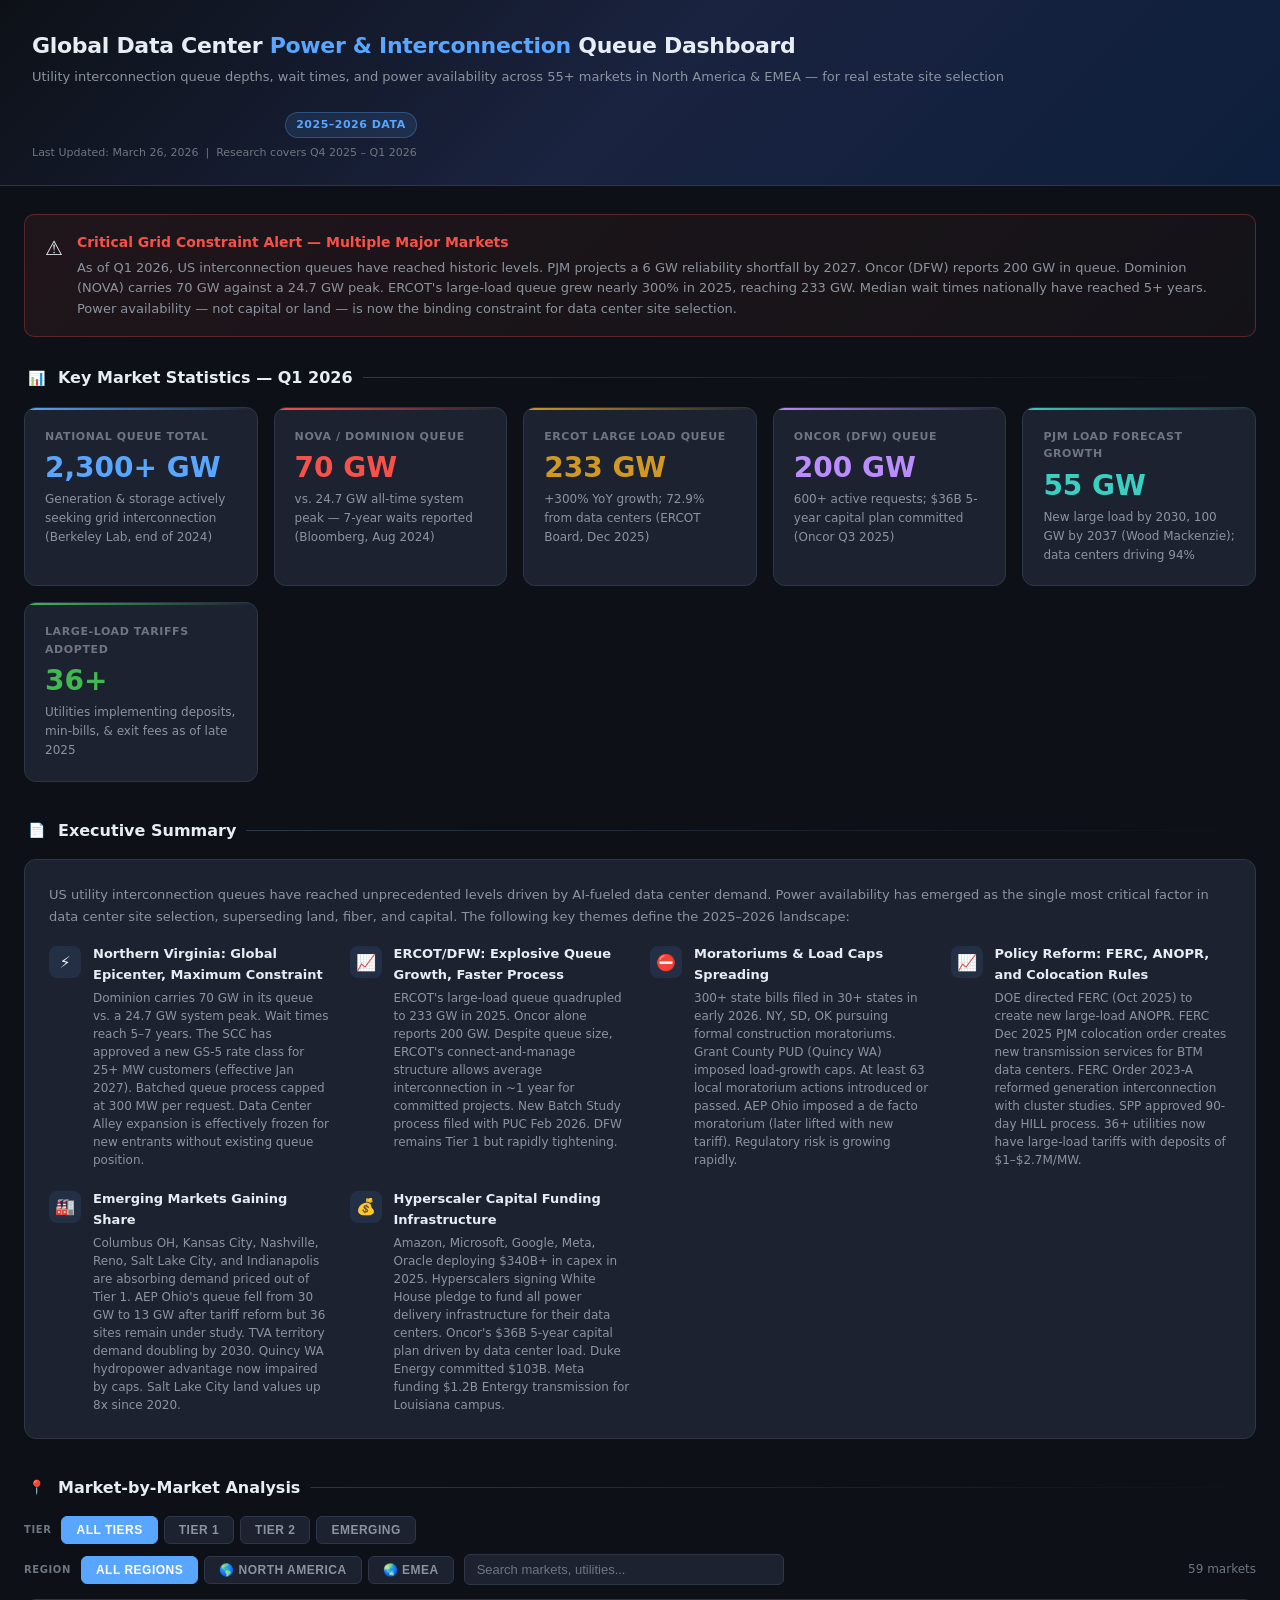
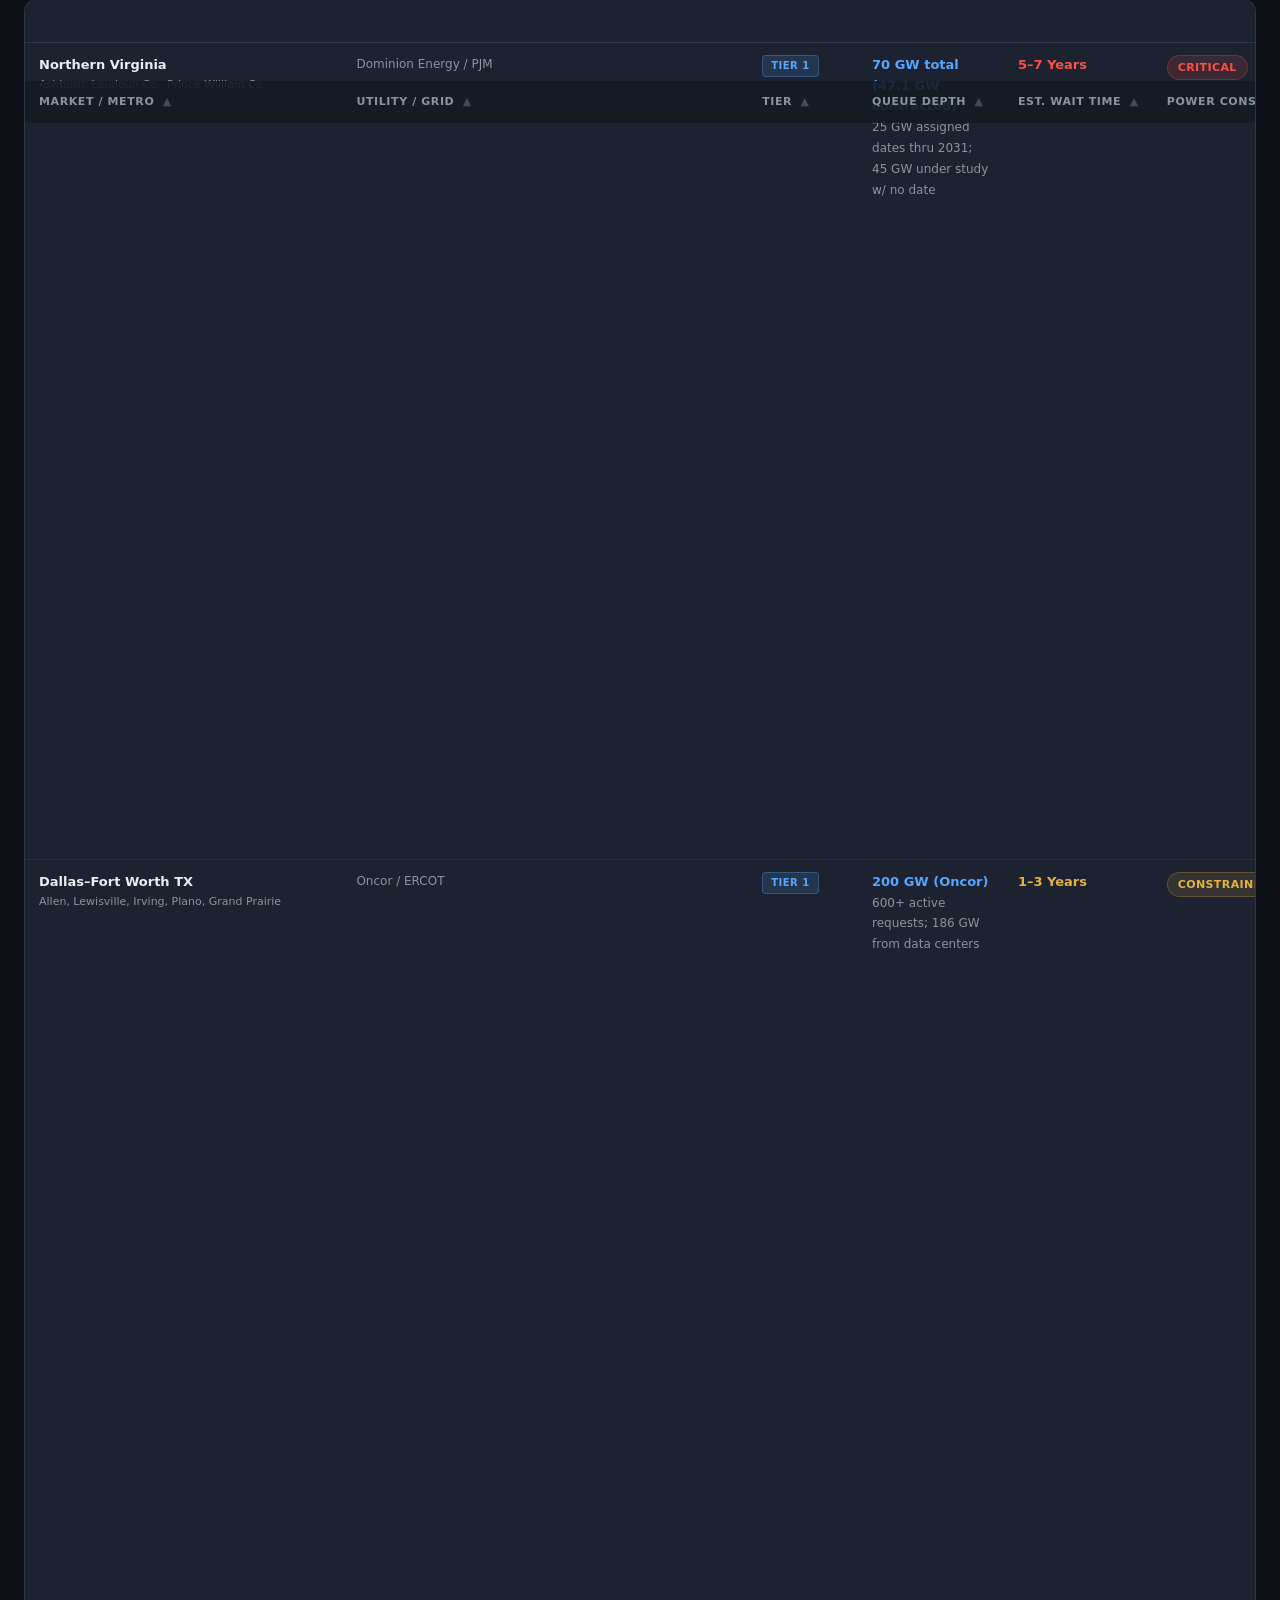
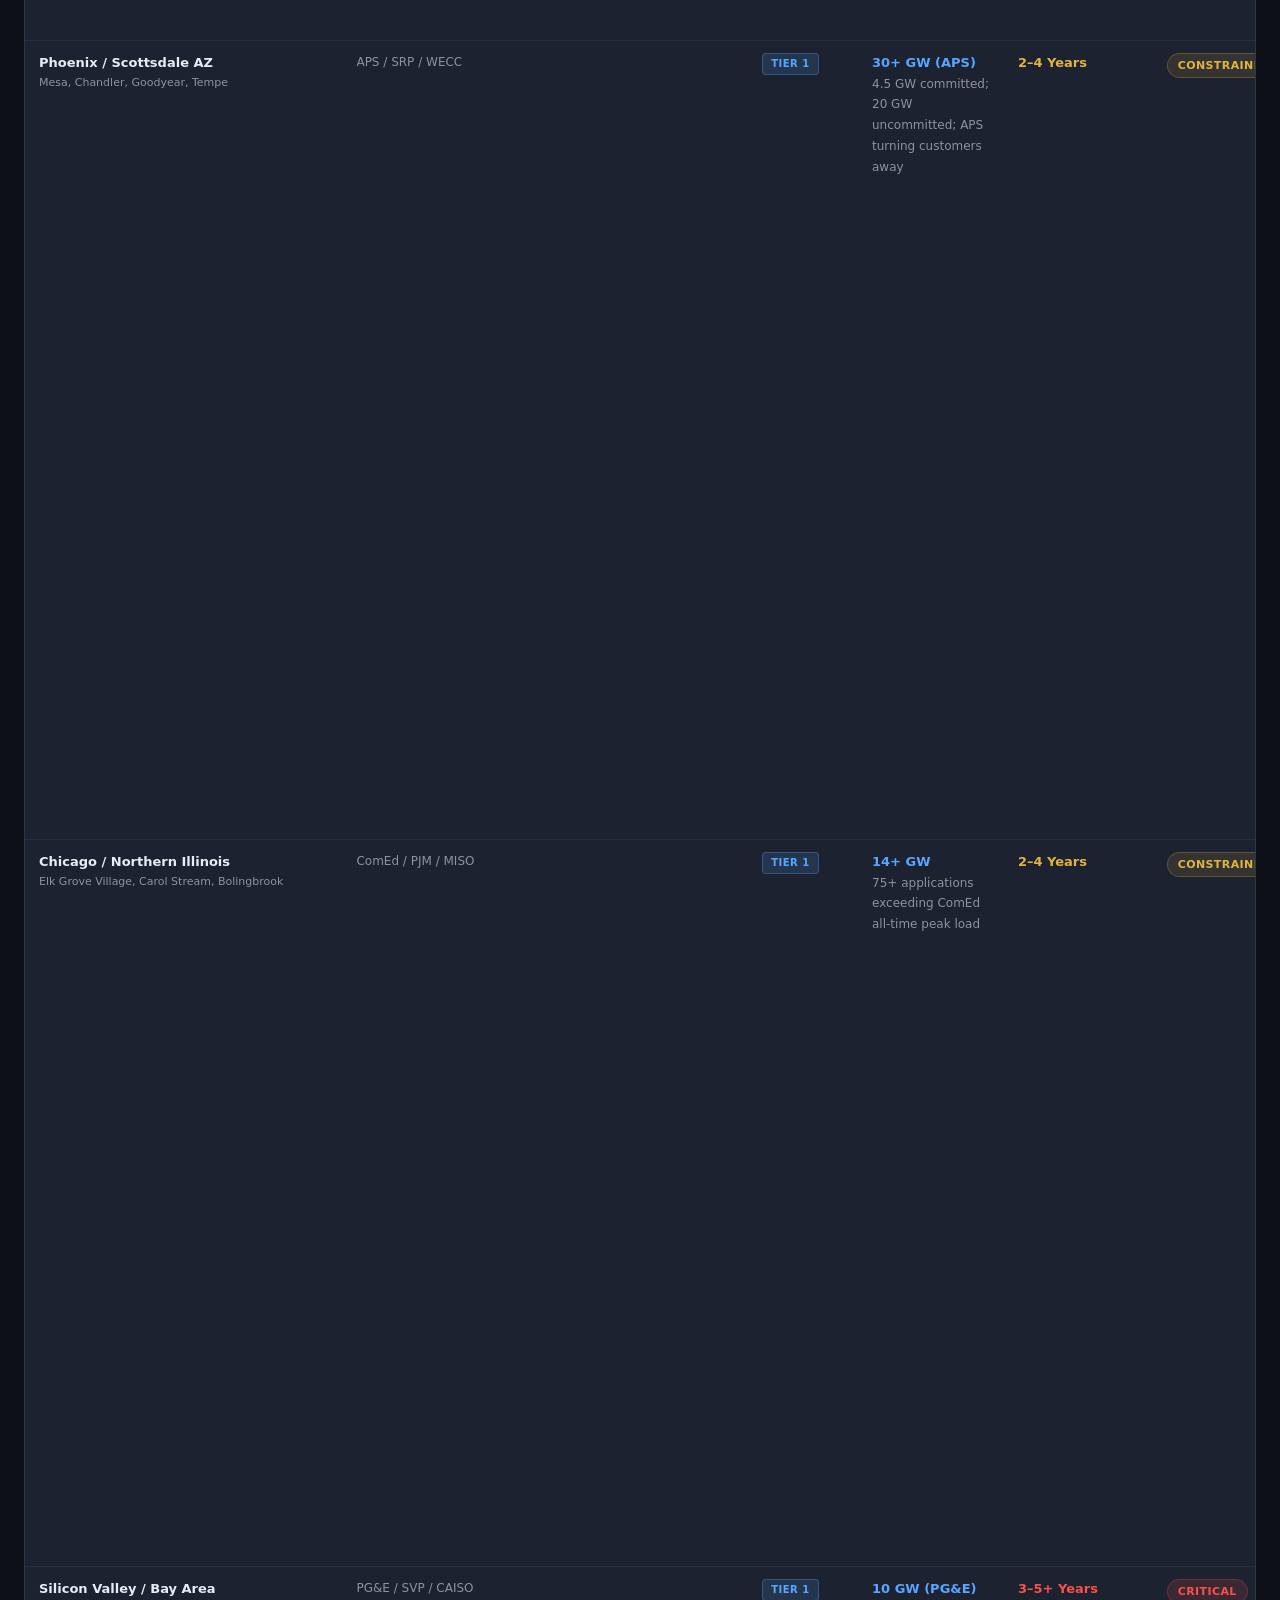
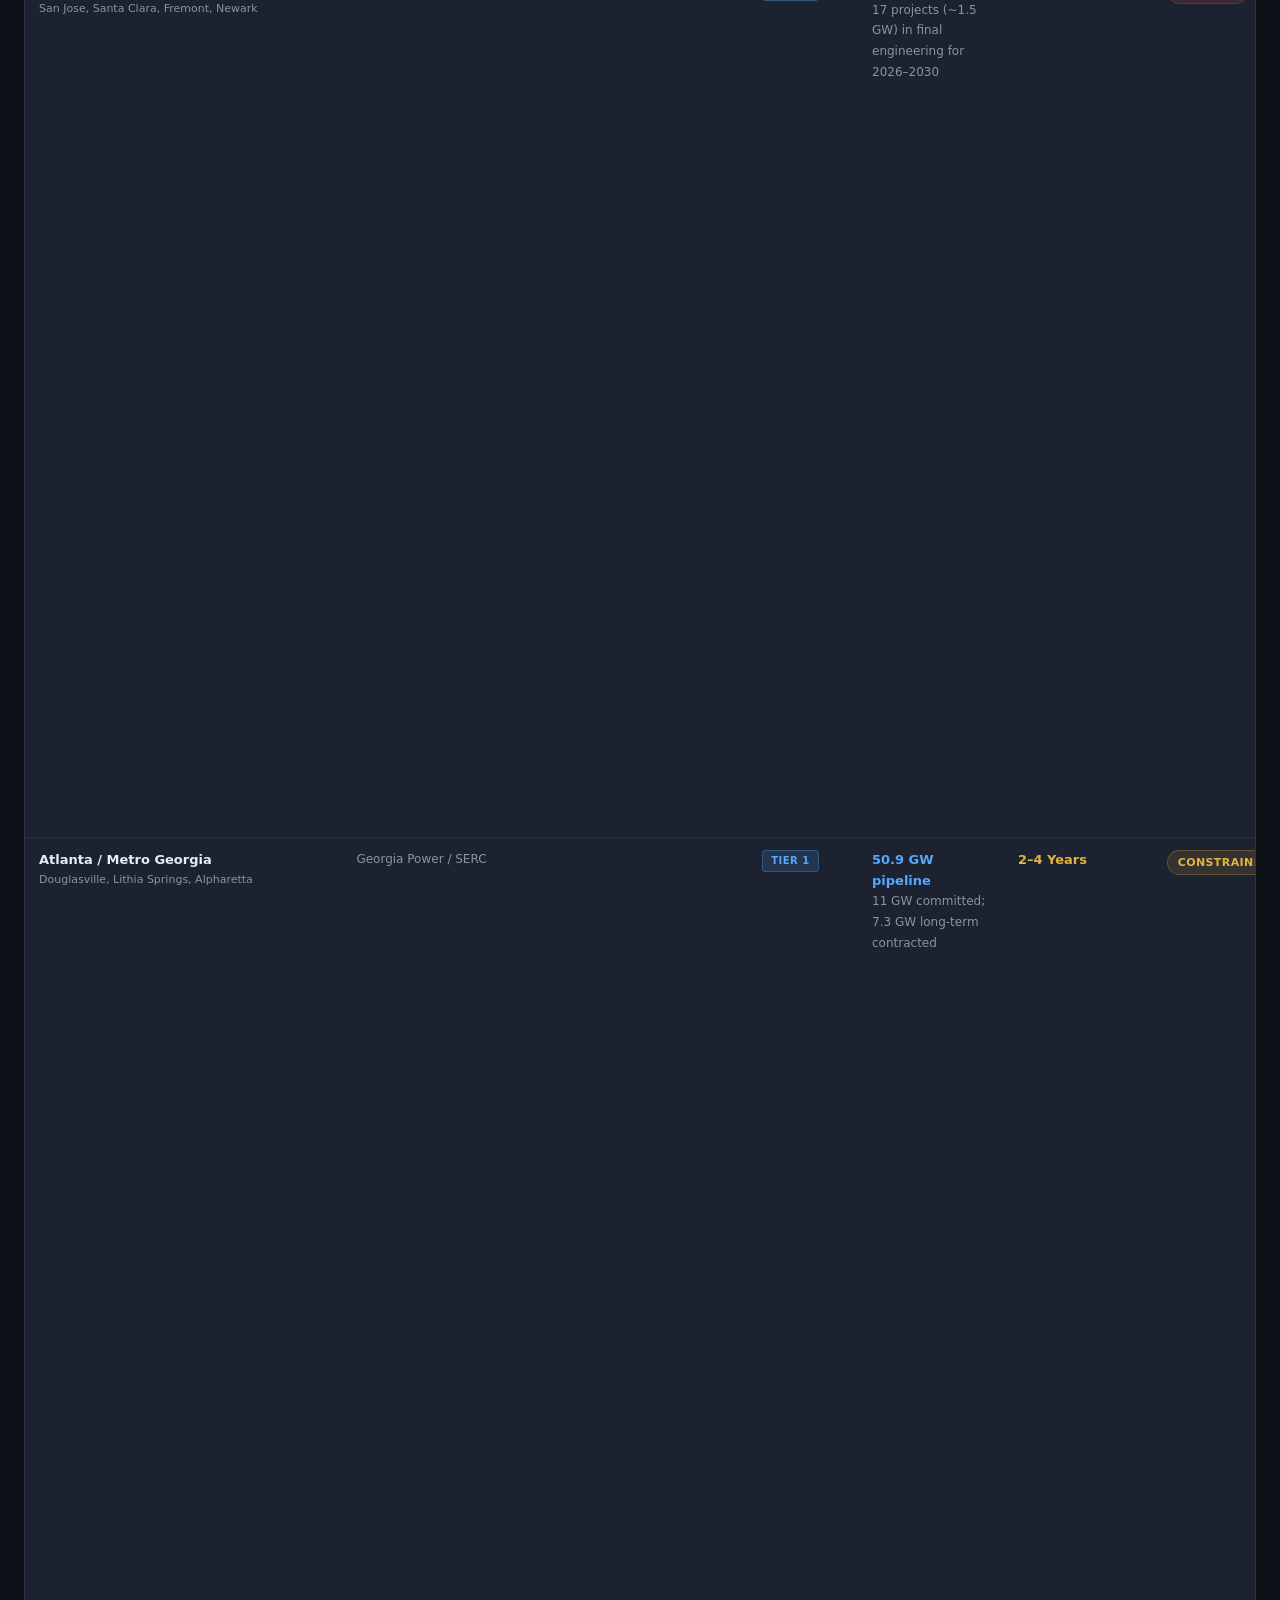
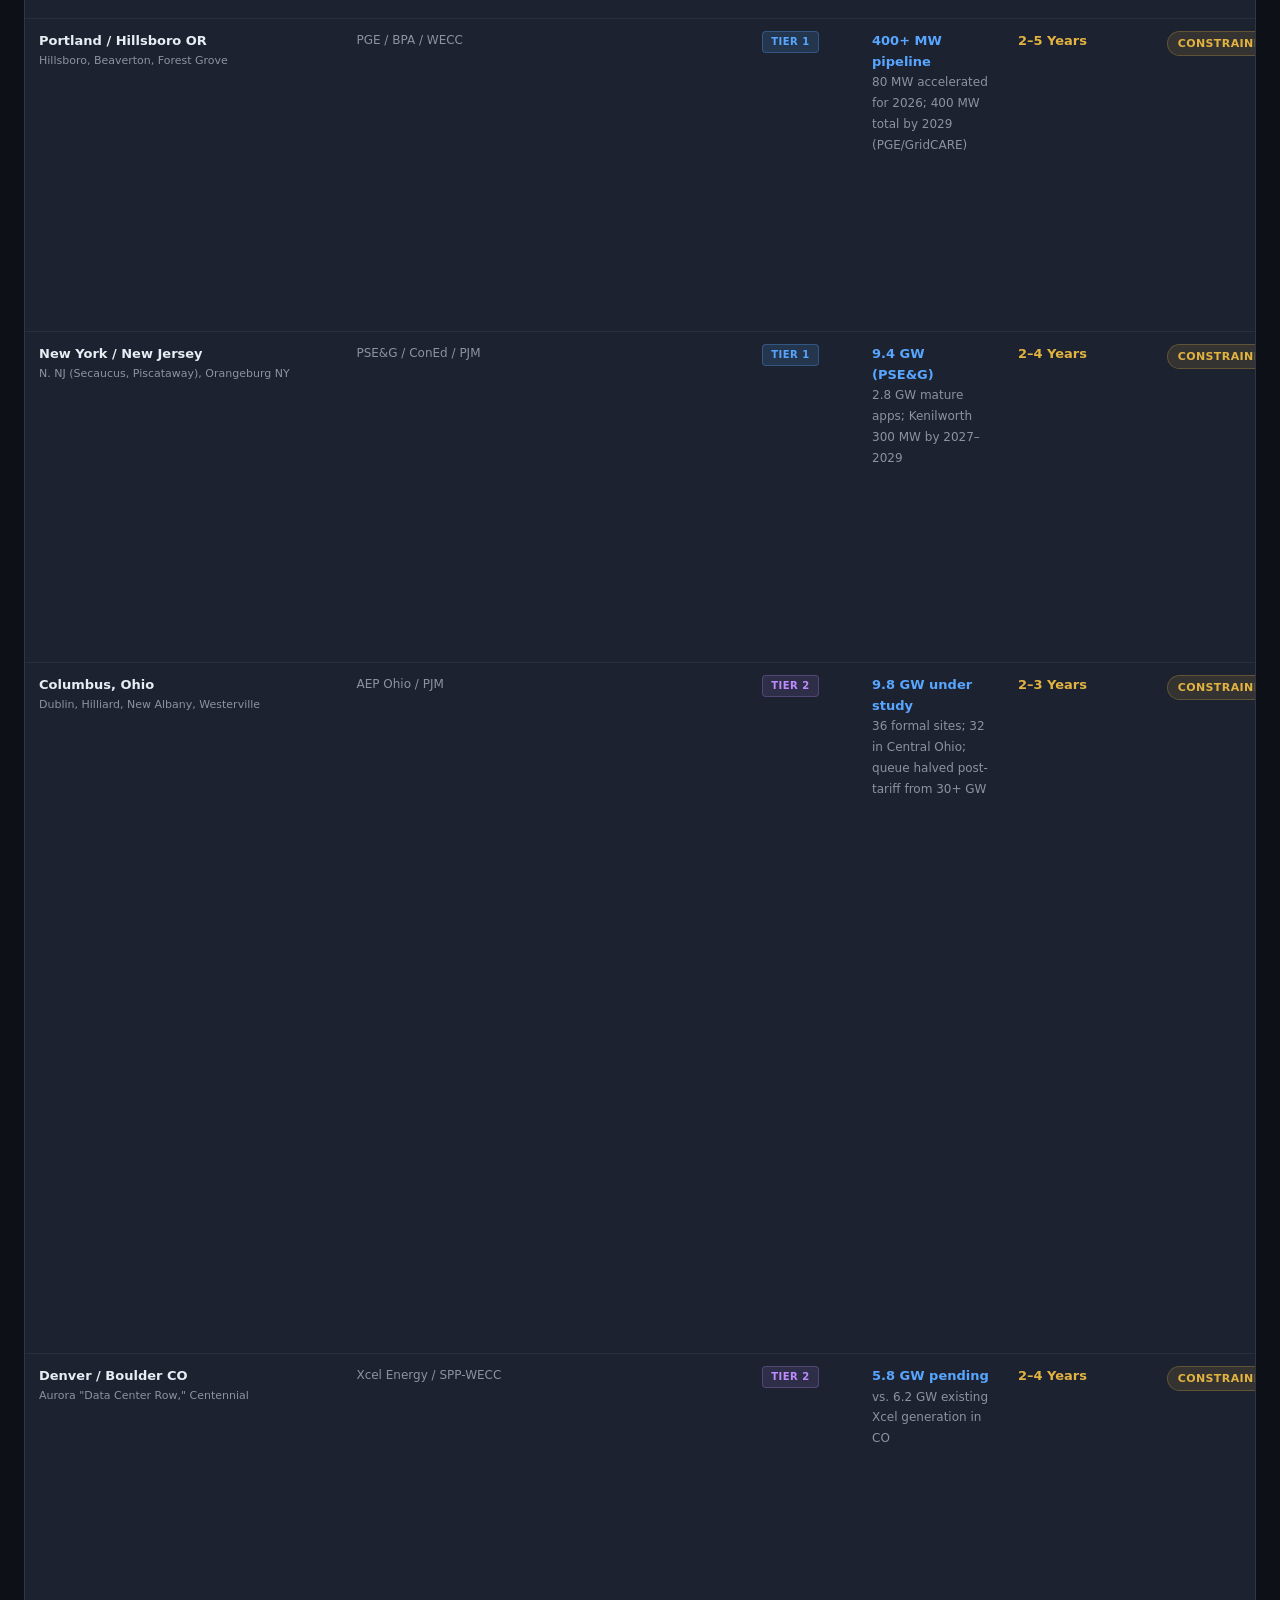
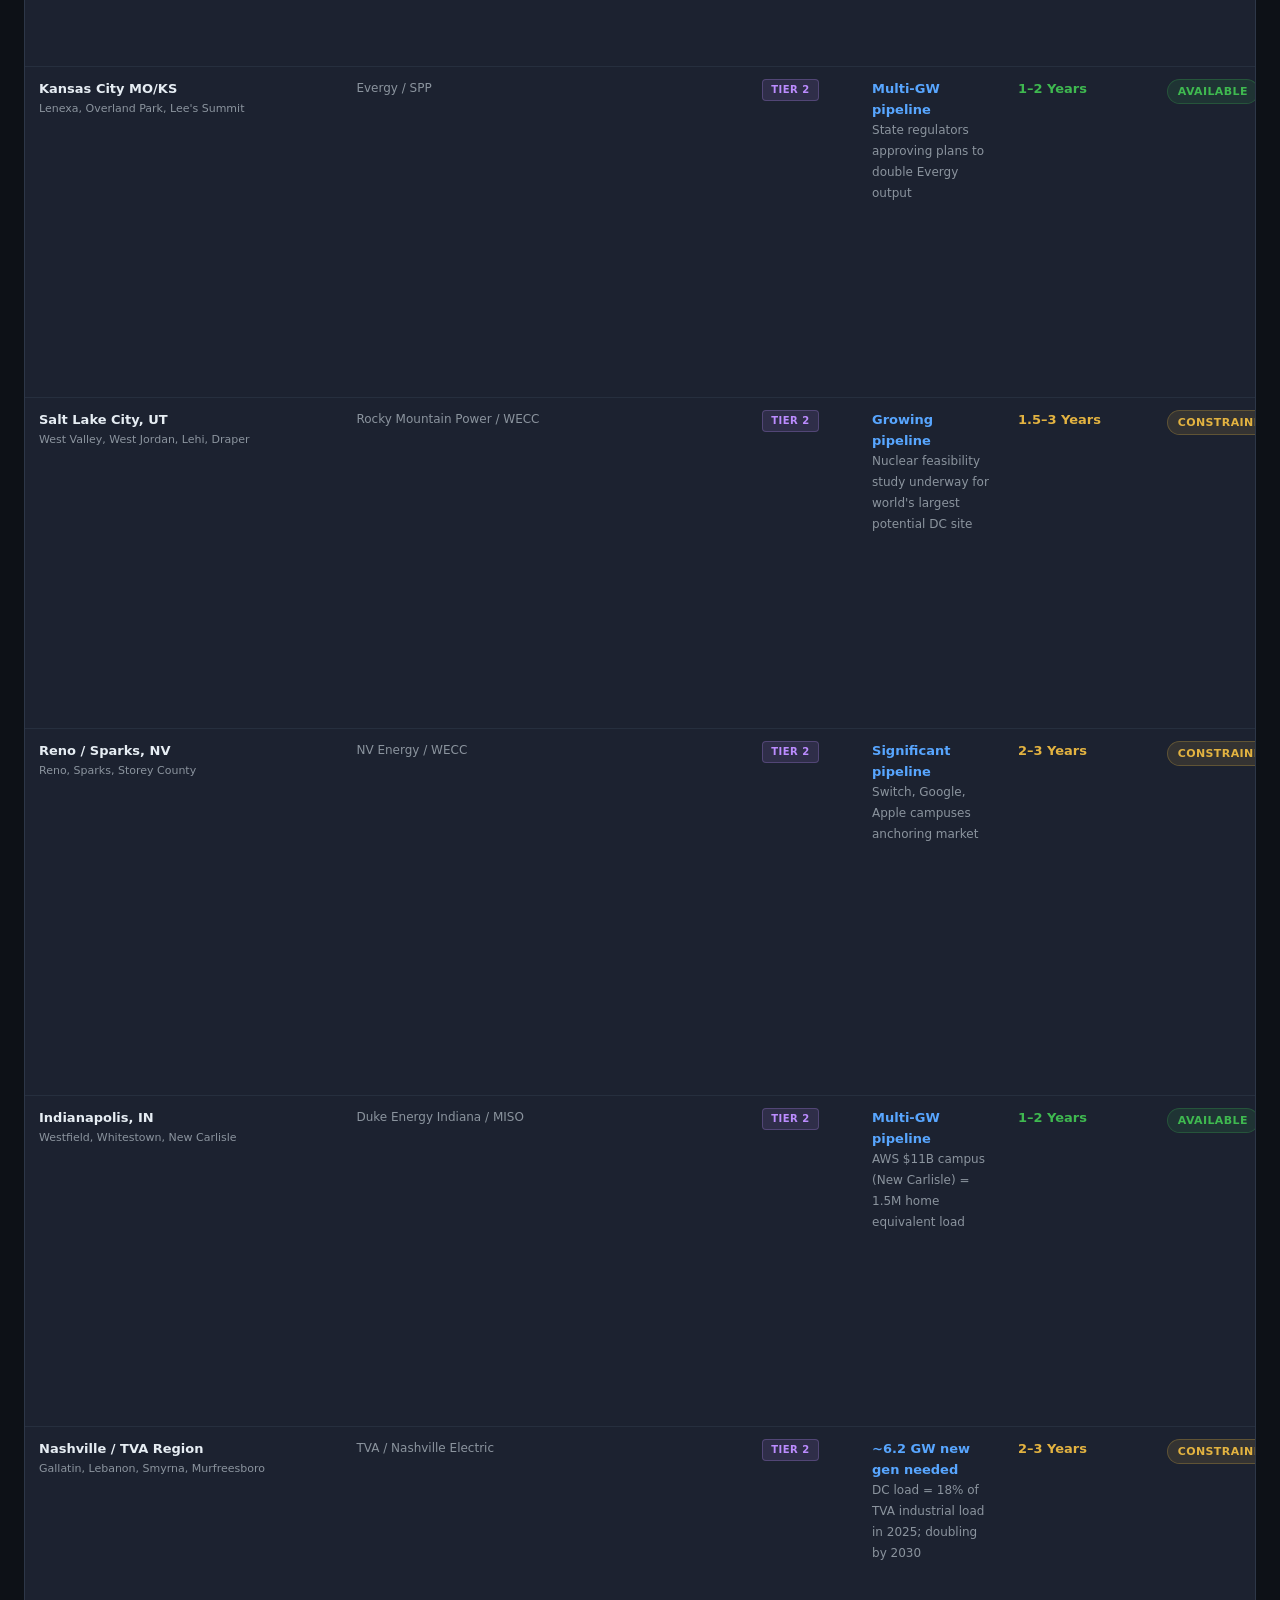
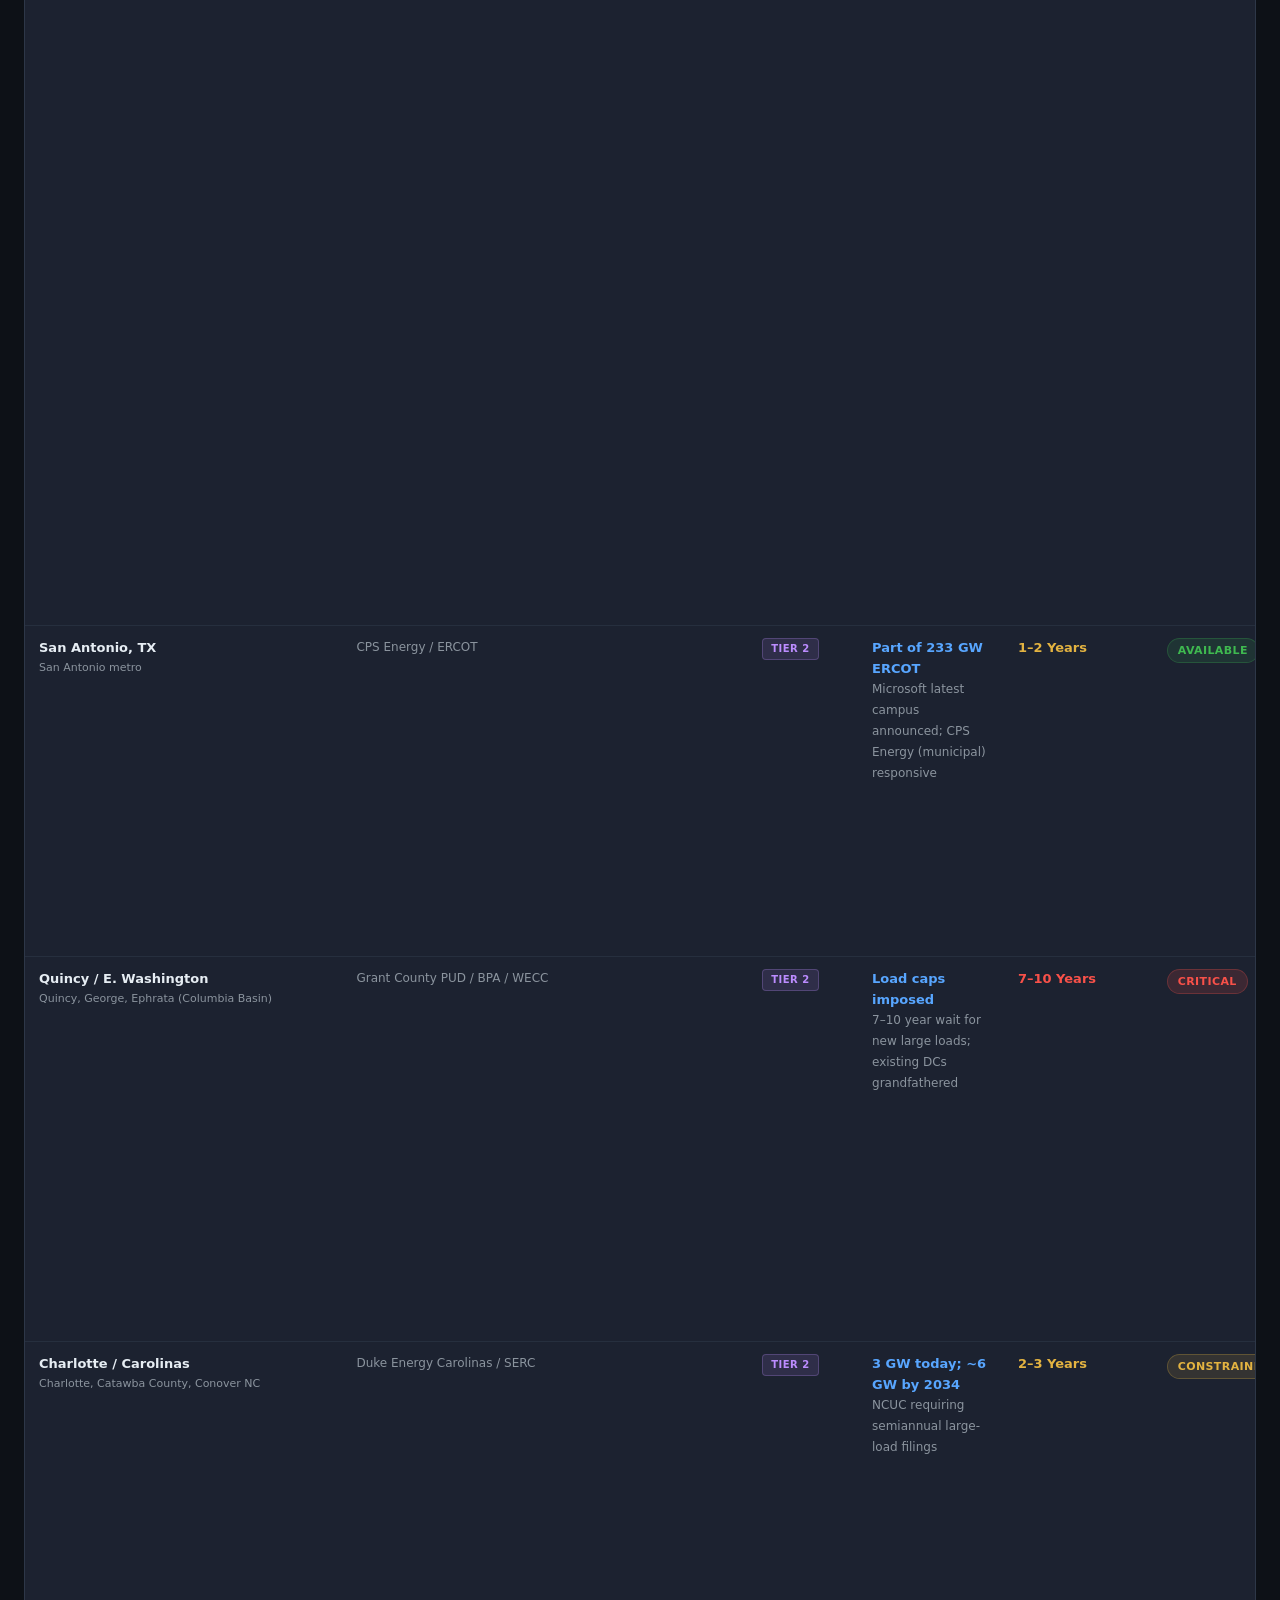
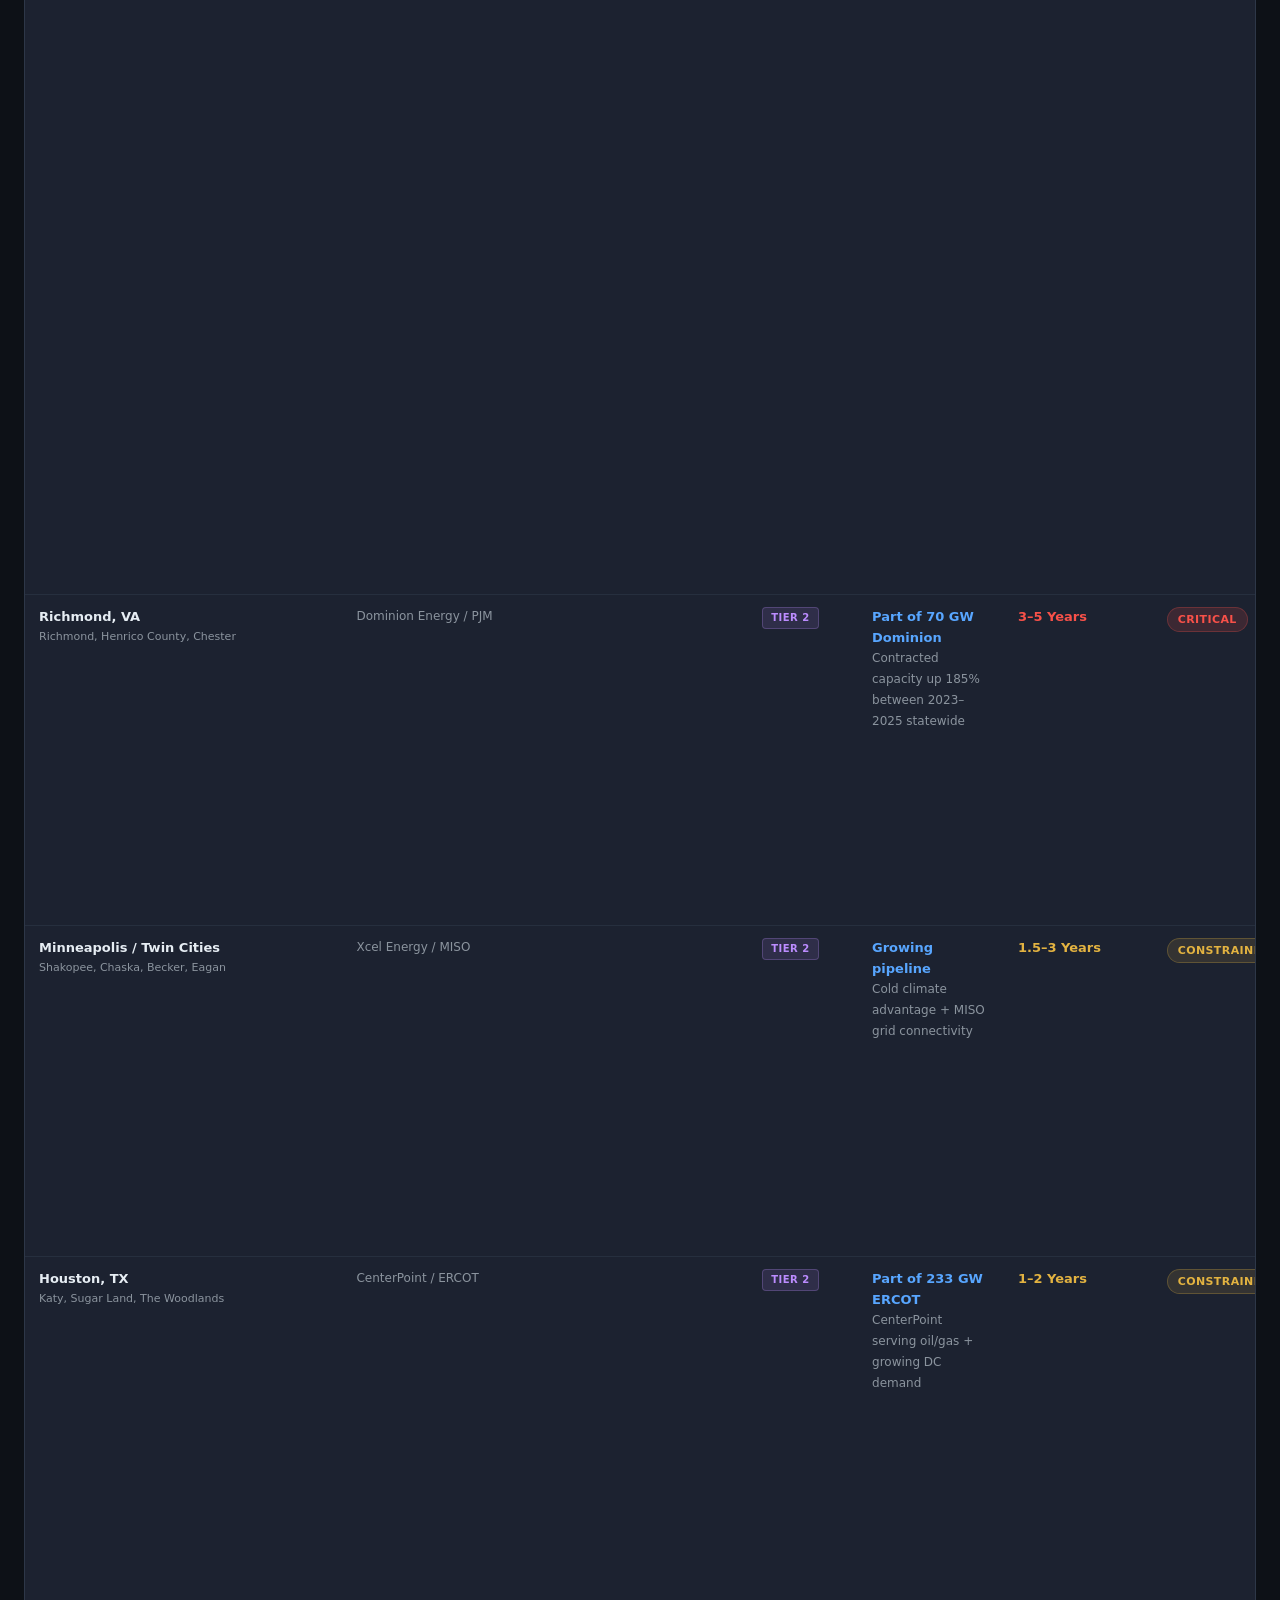
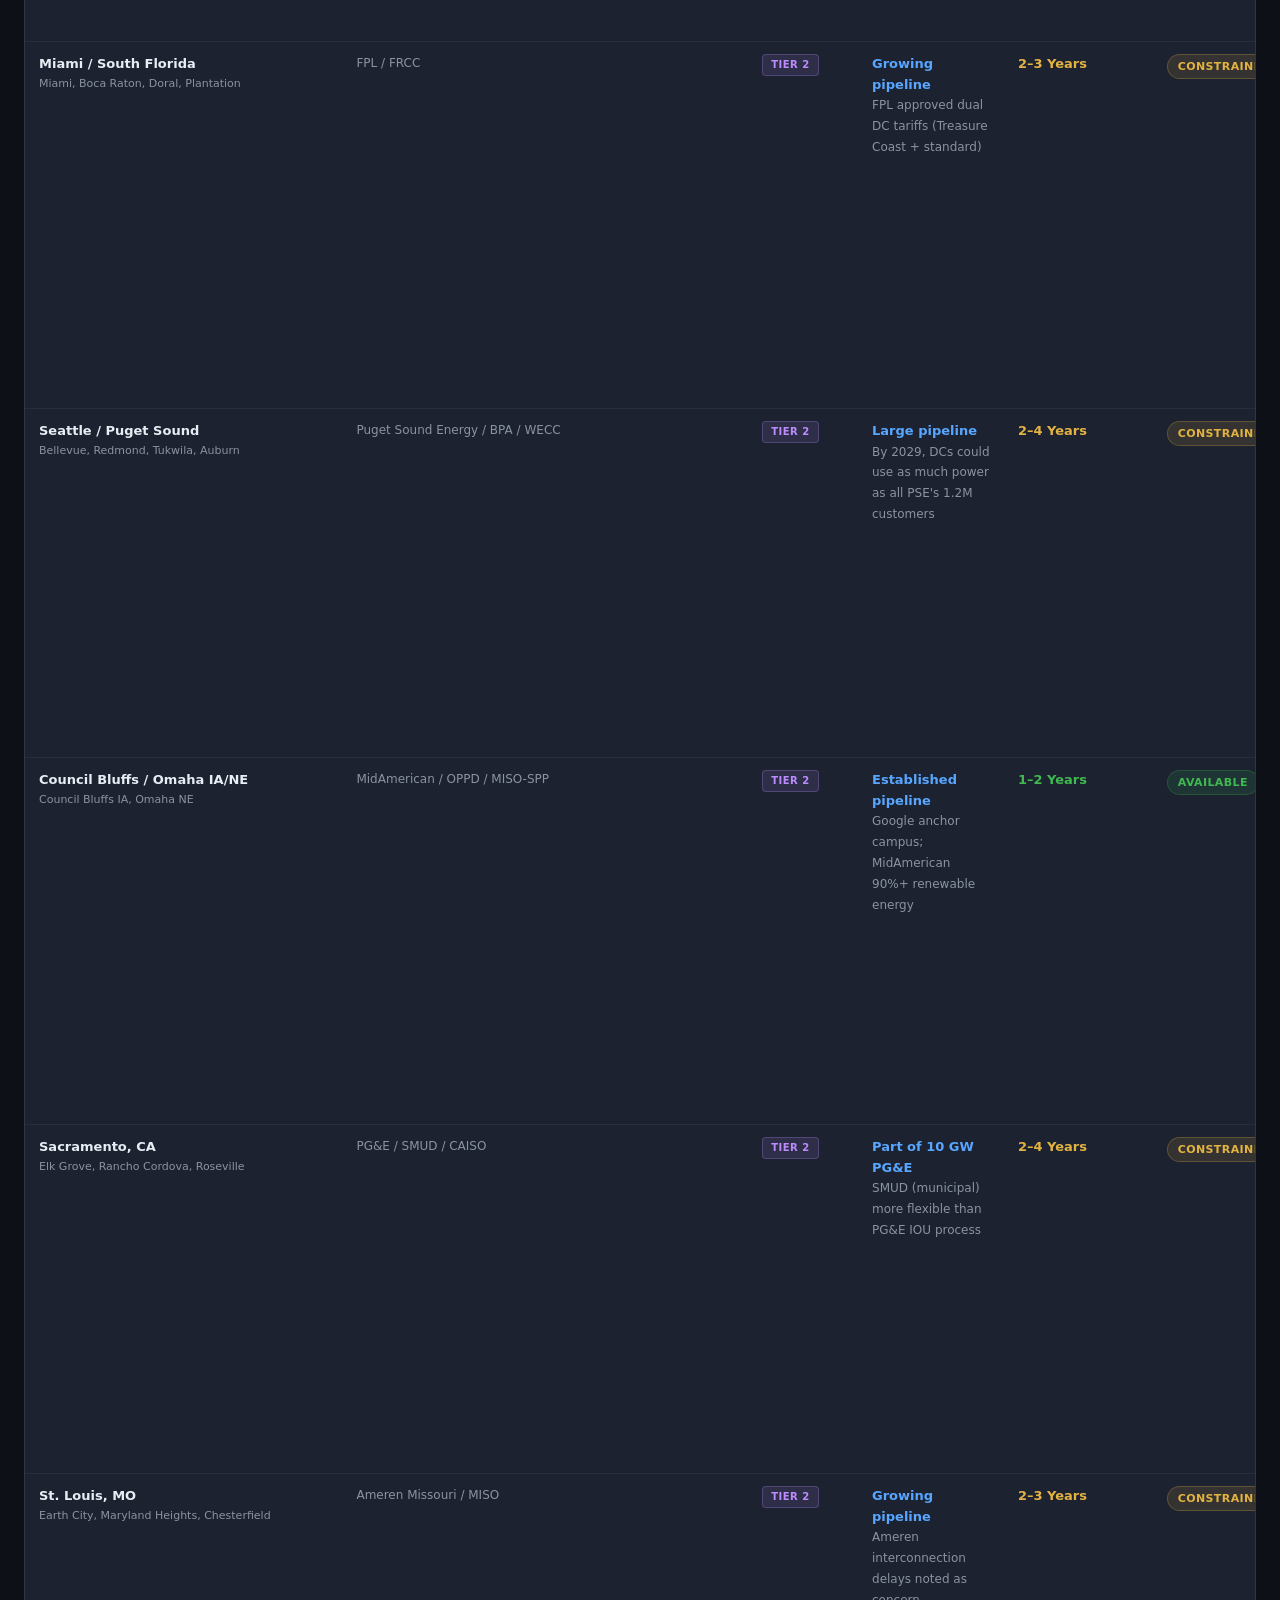
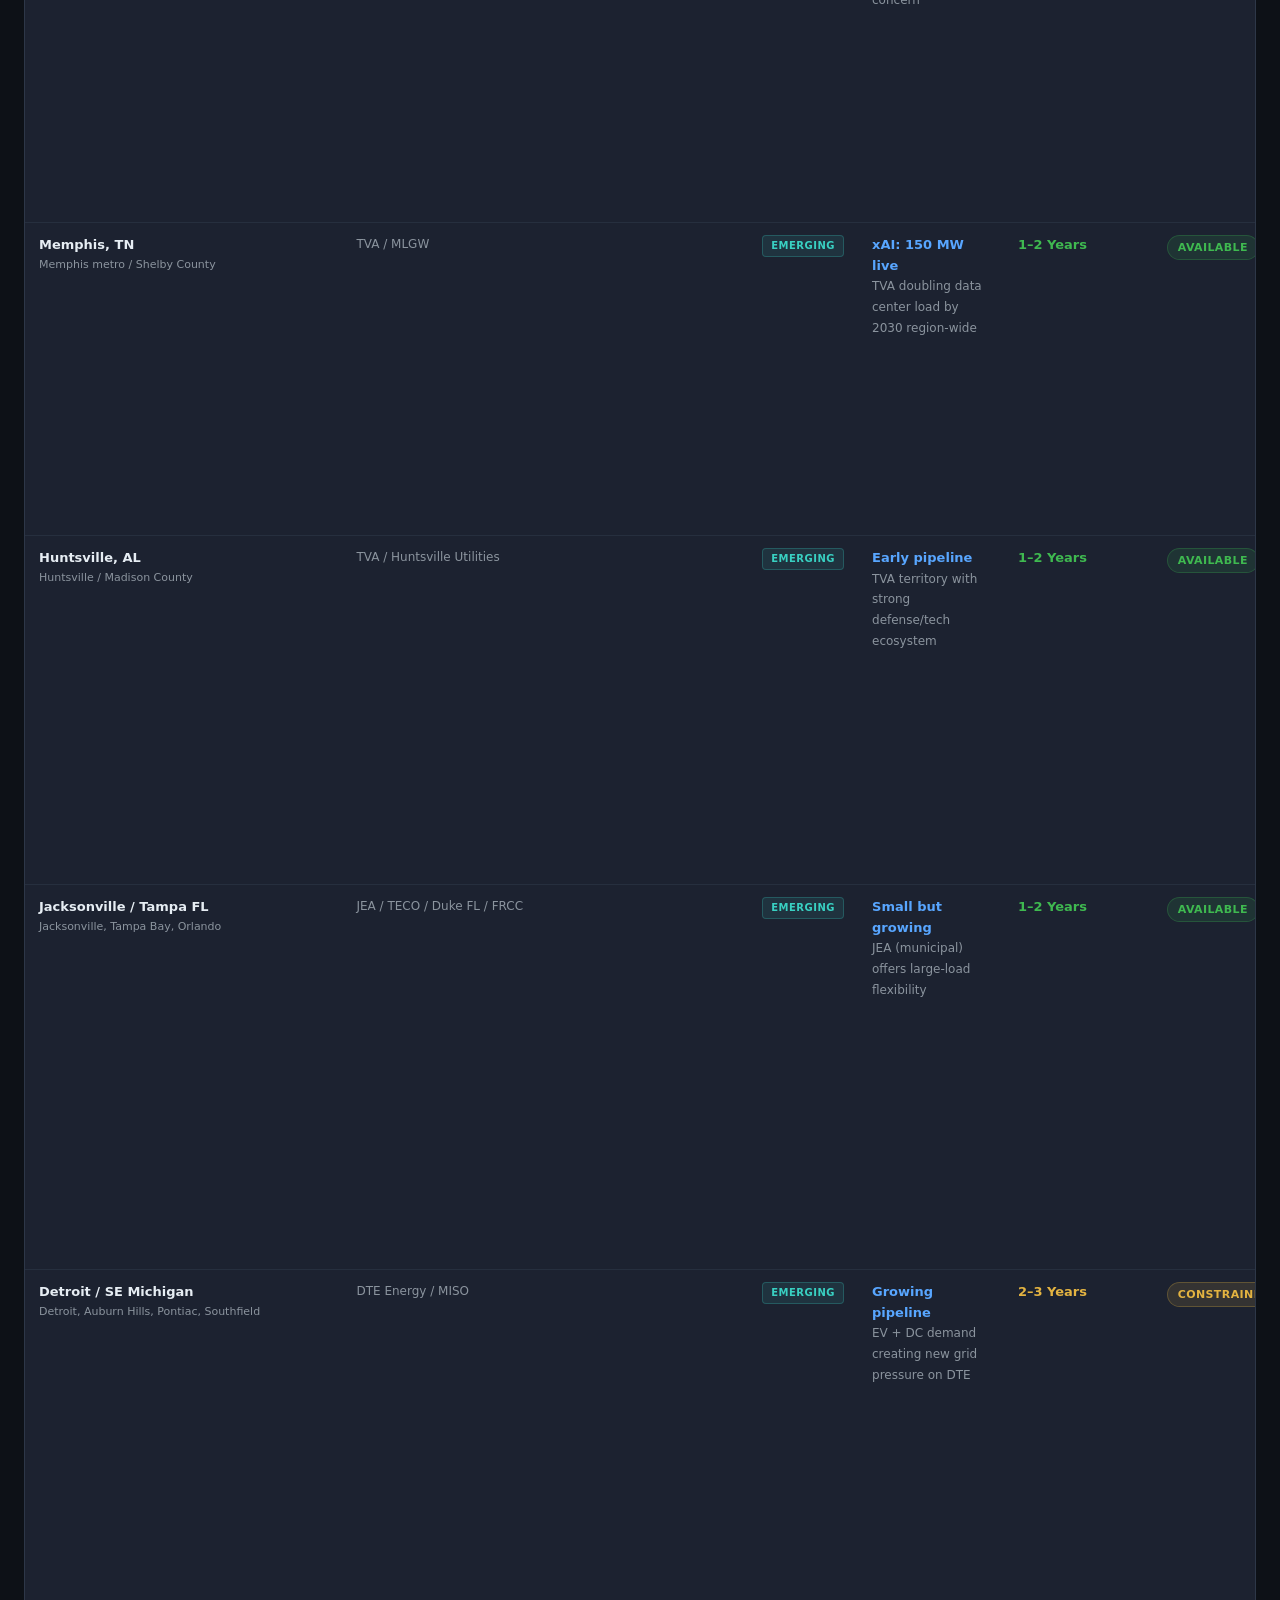
==== commit 9dd2a378: "Add Key Players Waiting column to all NA and EMEA markets" ====
--- a/index.html
+++ b/index.html
@@ -372,6 +372,14 @@
   .status-constrained { background: var(--yellow-bg); color: var(--yellow); border: 1px solid rgba(227,179,65,0.25); }
   .status-available { background: var(--green-bg); color: var(--green); border: 1px solid rgba(63,185,80,0.25); }
 
+  /* KEY PLAYERS WAITING */
+  .kp-list { list-style: none; padding: 0; margin: 0; min-width: 190px; max-width: 270px; }
+  .kp-item { font-size: 11px; color: var(--text-secondary); padding: 3px 0; border-bottom: 1px solid rgba(45,55,72,0.4); line-height: 1.45; }
+  .kp-item:last-child { border-bottom: none; }
+  .kp-item strong { color: var(--text-primary); font-weight: 600; }
+  .kp-mw { color: var(--accent-blue); font-weight: 700; font-size: 10px; }
+  .kp-alert { color: var(--red); font-size: 10px; font-weight: 700; }
+
   /* TREND */
   .trend-up { color: var(--red); font-size: 16px; font-weight: 900; }
   .trend-flat { color: var(--yellow); font-size: 16px; font-weight: 900; }
@@ -691,7 +699,8 @@
             <th onclick="sortTable(4)">Est. Wait Time <span class="sort-arrow">&#9650;</span></th>
             <th onclick="sortTable(5)">Power Constraint <span class="sort-arrow">&#9650;</span></th>
             <th>Key Developments</th>
-            <th onclick="sortTable(7)">Trend <span class="sort-arrow">&#9650;</span></th>
+            <th>Key Players Waiting</th>
+            <th onclick="sortTable(8)">Trend <span class="sort-arrow">&#9650;</span></th>
           </tr>
         </thead>
         <tbody id="tableBody">
@@ -701,10 +710,10 @@
             <td class="market-name">Northern Virginia<span class="sub">Ashburn, Loudoun Co., Prince William Co.</span></td>
             <td class="utility">Dominion Energy / PJM</td>
             <td><span class="tier-badge tier-1">Tier 1</span></td>
-            <td><span class="queue-stat">70 GW total</span><br><span class="wait-time">25 GW assigned dates thru 2031; 45 GW under study</span></td>
+            <td><span class="queue-stat">70 GW total (47.1 GW contracted)</span><br><span class="wait-time">25 GW assigned dates thru 2031; 45 GW under study w/ no date</span></td>
             <td><span style="color:var(--red);font-weight:700;">5&ndash;7 Years</span></td>
             <td><span class="status-pill status-critical">Critical</span></td>
-            <td class="key-dev">Queue is ~3x system peak of 24.7 GW. SCC approved GS-5 rate class for 25+ MW (Jan 2027). New batched queue: 300 MW max per request, groups of ~10 projects. Dominion served 933 MW of new DCs in 2023. ~450 data centers in Virginia total. Contracted capacity up 185% in 2023&ndash;2025. Informal freeze on new requests over 100 MW without queue position.</td>
+            <td class="key-dev">Queue is ~3x system peak of 24.7 GW (Jan 2025 record: 24,678 MW). SCC approved GS-5 rate class for 25+ MW (Jan 2027). Batched queue: 300 MW max per request. Contracted capacity grew from ~40 GW (early 2025) to 47.1 GW (Oct 2025). <strong>Key tenants waiting:</strong> <em>Microsoft</em> — filed Feb 2026 confirming "plans for expansion" in VA; estimated $80B Azure backlog constrained by power. <em>Google</em> &amp; <em>Amazon</em> — entering binding Dominion contracts; AWS partnership on 300 MW SMR. <em>Meta</em> &amp; <em>Digital Realty</em> — expanding Ashburn campus. Digital Realty's Ashburn platform: 632 MW operational IT load; 100 MW blocks routinely pre-reserved. Active hyperscaler cluster (AWS+Microsoft+Google = 38% of NOVA active IT load). 25 GW has assigned connection dates through 2031; 45 GW under study with no date set. ~10 new large-load requests per month at 200–300 MW each. Informal freeze on new requests over 100 MW without queue position.</td>
             <td class="trend-up">&#8679;</td>
           </tr>
 
@@ -715,7 +724,7 @@
             <td><span class="queue-stat">200 GW (Oncor)</span><br><span class="wait-time">600+ active requests; 186 GW from data centers</span></td>
             <td><span style="color:var(--yellow);font-weight:700;">1&ndash;3 Years</span></td>
             <td><span class="status-pill status-constrained">Constrained</span></td>
-            <td class="key-dev">ERCOT connect-and-manage allows faster approvals vs. PJM (~1 yr for committed projects). Oncor $36B 5-year capital plan. ERCOT full large-load queue: 233 GW (+300% YoY). Batch Study process proposed to PUC Feb 2026. 72.9% of ERCOT queue is data centers. N. Texas / I-35 corridor is global hyperscale hotspot. Crypto &amp; oil/gas adding pressure.</td>
+            <td class="key-dev">ERCOT connect-and-manage allows faster approvals vs. PJM (~1 yr for committed projects). Oncor $36B 5-year capital plan. ERCOT full large-load queue: 233 GW (+300% YoY); Oncor alone carries 200+ GW with 600+ active requests. Average Oncor DC request: now ~700 MW (was &lt;100 MW historically). Batch Study process ("Batch Zero") filed with PUC Jan 2026 — Google, Amazon, Meta, Microsoft cited as wanting batch approach. 72.9% of ERCOT queue is data centers. <strong>Key companies in queue:</strong> <em>Google</em>, <em>Amazon Web Services</em>, <em>Meta</em>, <em>Microsoft</em> — all confirmed in "Batch Zero" discussions. N. Texas / I-35 corridor (Allen, Lewisville, Irving) is global hyperscale hotspot. Crypto &amp; oil/gas adding pressure. ~128 GW haven't submitted studies yet; ~90 GW under review or approved. TX Gov. Abbott signed law requiring DCs pay grid infrastructure share; PUC rulemaking due Dec 2026.</td>
             <td class="trend-up">&#8679;</td>
           </tr>
 
@@ -726,7 +735,7 @@
             <td><span class="queue-stat">30+ GW (APS)</span><br><span class="wait-time">4.5 GW committed; 20 GW uncommitted; APS turning customers away</span></td>
             <td><span style="color:var(--yellow);font-weight:700;">2&ndash;4 Years</span></td>
             <td><span class="status-pill status-constrained">Constrained</span></td>
-            <td class="key-dev">APS: "We do not have the energy and transmission infrastructure to support the amount being requested." APS planning 2 GW gas subscription plant for DCs. SRP doubling generation capacity; issued 2,900 MW RFP in 2026. Arizona utilities securing Transwestern gas pipeline capacity. Heat + load = grid stress at summer peaks. WECC risk assessment flags Western constraints.</td>
+            <td class="key-dev">APS: "We can serve you, but just not now." APS turning away customers; 30+ GW in queue (18 GW from ~30 DC projects) vs. 8,200 MW peak demand (2025 record). 4.5 GW committed/high-confidence; ~20 GW uncommitted — approval cycles up to 3 years. APS planning 2 GW gas subscription plant for DCs (Phase 1 ~2030, Phase 2 ~2031–33 pending Transwestern Pipeline completion). <strong>Key companies waiting:</strong> <em>Microsoft</em> — acquired 283 acres in El Mirage ($258M) &amp; Goodyear for West Valley campuses; power delivery timing unclear. <em>Amazon (AWS)</em> — filed pre-submittal for 4 data centers in Mesa; studies pending. <em>Google</em> — Redhawk Mesa campus Phase 1 live Jul 2025; Phase 2 (400 MW solar/wind-backed) in queue. SRP doubling generation; 2,900 MW RFP issued 2026. Arizona utilities securing Transwestern gas pipeline capacity. APS abandoned 2050 clean energy goal; extended Four Corners coal to 2038 to handle load.</td>
             <td class="trend-up">&#8679;</td>
           </tr>
 
@@ -737,7 +746,7 @@
             <td><span class="queue-stat">14+ GW</span><br><span class="wait-time">75+ applications exceeding ComEd all-time peak load</span></td>
             <td><span style="color:var(--yellow);font-weight:700;">2&ndash;4 Years</span></td>
             <td><span class="status-pill status-constrained">Constrained</span></td>
-            <td class="key-dev">Illinois AG filed FERC objection to ComEd data center agreements (Jan 2026). ICC opened tariff investigation (March 2026). ComEd deposit increase approved: $1M base + $500K per 100 MW beyond 50 MW. Top-tier fiber, carrier density, cloud on-ramps. PJM 6 GW reliability shortfall by 2027 adds systemic risk. ICC tariff reform ongoing.</td>
+            <td class="key-dev">ComEd serves 14+ GW pipeline of DC requests — exceeds its historical all-time peak. ICC opened tariff investigation March 2026. ComEd deposit increase approved: $1M base + $500K per 100 MW beyond 50 MW. IL AG filed FERC objection to ComEd DC agreements (Jan 2026). PJM queue entry in 2026 = realistically no interconnection agreement before 2028; Chicago suburb load pockets face even longer. <strong>Key tenants in queue:</strong> <em>QTS</em>, <em>CyrusOne</em>, <em>Equinix</em>, <em>Digital Realty</em> — all active in Elk Grove / Carol Stream corridor. Clean Energy Buyers Assn (Amazon, Google, Meta, Microsoft) engaged in IL ratemaking. CRGA Act (2025) expanding battery storage to handle supply-demand imbalance. PJM 6 GW reliability shortfall by 2027 adds systemic risk. ComEd bills likely to remain high with AI demand surge (Chicago Sun-Times, Jul 2025).</td>
             <td class="trend-up">&#8679;</td>
           </tr>
 
@@ -748,7 +757,7 @@
             <td><span class="queue-stat">10 GW (PG&amp;E)</span><br><span class="wait-time">17 projects (~1.5 GW) in final engineering for 2026&ndash;2030</span></td>
             <td><span style="color:var(--red);font-weight:700;">3&ndash;5+ Years</span></td>
             <td><span class="status-pill status-critical">Critical</span></td>
-            <td class="key-dev">PG&amp;E pipeline grew from 5.5 GW (Feb 2025) to 10 GW (late 2025). Santa Clara SVP: 60% of city power to data centers; no capacity for new applicants. CPUC approved Electric Rule 30 for upfront-funded fast-track interconnection. CAISO avg queue time: 9.2 years (longest of all US ISOs). CA forecasts +4.9 GW data center load by 2040.</td>
+            <td class="key-dev">PG&amp;E pipeline grew from 5.5 GW (Feb 2025) to 10 GW (late 2025) — 21 new projects in follow-up cluster study (Apr 2025) totaling 4.1 GW. 17 projects (~1.5 GW) in final engineering for 2026–2030. <strong>Specific companies waiting/idle:</strong> <em>Digital Realty SJC37</em> (Santa Clara) — 430,000 sq ft, 48 MW built, stands EMPTY awaiting SVP power; no firm energization date. <em>Stack Infrastructure SVY02A</em> (Santa Clara) — 48 MW, 8 data halls, own substation, also stands EMPTY; both coordinating with SVP on phased power delivery. <em>Microsoft</em> — 60 MW microgrid campus in San Jose highlighted as workaround. Santa Clara SVP: 60% of city power to data centers; closed to new applicants. CPUC approved Electric Rule 30 for upfront-funded fast-track interconnection. CAISO avg queue: 9.2 years (longest US ISO). PG&amp;E 21-project cluster study launched Apr 2025. CA forecasts +4.9 GW data center load by 2040. Calmatters (Dec 2025): "Silicon Valley's AI boom hits a wall — data centers are built but can't turn on."</td>
             <td class="trend-up">&#8679;</td>
           </tr>
 
@@ -759,7 +768,7 @@
             <td><span class="queue-stat">50.9 GW pipeline</span><br><span class="wait-time">11 GW committed; 7.3 GW long-term contracted</span></td>
             <td><span style="color:var(--yellow);font-weight:700;">2&ndash;4 Years</span></td>
             <td><span class="status-pill status-constrained">Constrained</span></td>
-            <td class="key-dev">Georgia PSC approved ~10 GW new generation Dec 2025: 5 gas plants at Bowen, McIntosh, Wansley. PSC approved 100+ MW special terms tariff (Jan 2025). Pipeline shrank by 6 GW (speculative exits) but committed load doubled to 7.3 GW. Est. $50&ndash;$60B lifecycle cost. Critics: insufficient customer protections if forecast overshoots.</td>
+            <td class="key-dev">Georgia PSC approved ~10 GW (9,885 MW) new generation Dec 2025: 5 gas plants at Bowen, McIntosh, Wansley. PSC approved 100+ MW special terms tariff (Jan 2025). 7,900 MW contracted with data centers; pipeline grew to 19 GW in 2025 (from 1.6 GW in 2021). Est. $50–$60B lifecycle cost. <strong>Key companies waiting/building:</strong> <em>Microsoft</em> — East Point campus (2-building complex), also Union City (via EdgeConneX, ~$2B, 136 acres). <em>Meta</em> — Stanton Springs campus (committed load). <em>Google</em> — Douglas County campus (operational + expansion). <em>Amazon</em> — purchased ~156 acres in Lithia Springs for $37.1M (2025). <em>EdgeConneX</em> — 2 Atlanta campuses (16 MW). Speculative pipeline shrank 6 GW as tariff reform took hold; committed load doubled to 7.3 GW. Critics (SELC): insufficient customer protections if forecast overshoots. Rate protection to existing customers until 2031 if boom fails.</td>
             <td class="trend-up">&#8679;</td>
           </tr>
 
@@ -793,7 +802,7 @@
             <td><span class="queue-stat">9.8 GW under study</span><br><span class="wait-time">36 formal sites; 32 in Central Ohio; queue halved post-tariff from 30+ GW</span></td>
             <td><span style="color:var(--yellow);font-weight:700;">2&ndash;3 Years</span></td>
             <td><span class="status-pill status-constrained">Constrained</span></td>
-            <td class="key-dev">AEP Ohio DCT approved July 2025: 85% min-bill, $10K&ndash;$100K study fee, 25+ MW threshold. Queue dropped from 30+ GW to 13 GW; speculative projects withdrawn. Moratorium lifted post-tariff. Google, Amazon, Meta all active in market. PUCO requiring DCs fund their infrastructure share. Affordable power + land remain draws.</td>
+            <td class="key-dev">AEP Ohio DCT approved July 2025 (effective Jul 23): 85% min-bill, $10K–$100K study fee, 8-year minimum contract, 25+ MW threshold. Queue dropped from 30+ GW to 13 GW; 36 formal study sites (32 in Central Ohio) = 9.8 GW. AEP has 4.4 GW of DC load contracted by 2030. <strong>Key companies waiting/active:</strong> <em>Amazon</em>, <em>Google</em>, <em>Meta</em>, <em>Microsoft</em> — all challenged AEP Ohio's tariff as "discriminatory" but operating or in study in Ohio. <em>Amazon</em> — major Ohio employer; multiple data halls in New Albany/Columbus corridor. Moratorium lifted post-tariff July 2025. PUCO requiring DCs fund infrastructure share. Ohio Manufacturers' Assn appealing DC cost allocation rules (Nov 2025). Columbus electric/gas/water costs rising (WOSU, Dec 2025). Affordable land + power remain draws vs. NOVA/Chicago.</td>
             <td class="trend-flat">&#8594;</td>
           </tr>
 
@@ -859,7 +868,7 @@
             <td><span class="queue-stat">~6.2 GW new gen needed</span><br><span class="wait-time">DC load = 18% of TVA industrial load in 2025; doubling by 2030</span></td>
             <td><span style="color:var(--yellow);font-weight:700;">2&ndash;3 Years</span></td>
             <td><span class="status-pill status-constrained">Constrained</span></td>
-            <td class="key-dev">TVA pursuing 6.2 GW new generation (nuclear + gas) for data center demand. DC load to double in TVA region by 2030 (CEO Don Moul). Meta 300 MW campus in Gallatin with solar PPA. xAI/Grok buying 150 MW from TVA. TVA reversed coal closure due to AI demand. 60 data centers in TN. Nashville ranked top emerging market by Cushman &amp; Wakefield.</td>
+            <td class="key-dev">TVA pursuing 6.2 GW new generation (largest capital program in TVA history). DC load = 18% of TVA industrial load in 2025; doubling by 2030. TVA reversed coal plant closure due to AI demand. 60+ data centers in TN. TVA pledging rate fairness as DC demand surges (Axios Nashville, Feb 2026). <strong>Key companies waiting/building:</strong> <em>Meta</em> — Gallatin campus (~900 acres, 7+ facilities, up to 12 eventual data halls); ~300 MW solar PPA; expanding Tennessee campus (DCD). <em>xAI (Grok/Musk)</em> — buying 150 MW from TVA (Memphis facility, 12 turbines on-site). <em>Google</em> — TVA will be first US utility to buy power from advanced (Kairos) nuclear reactor; deal to power Google DCs. 1.5 GW new gas generator at Cumberland Fossil Plant expected 2026; 1.5 GW Kingston Energy Complex (2027). TVA interconnection queue: 70 projects totaling 21.79 GW. Nashville ranked top emerging market by Cushman &amp; Wakefield.</td>
             <td class="trend-up">&#8679;</td>
           </tr>
 
@@ -892,7 +901,7 @@
             <td><span class="queue-stat">3 GW today; ~6 GW by 2034</span><br><span class="wait-time">NCUC requiring semiannual large-load filings</span></td>
             <td><span style="color:var(--yellow);font-weight:700;">2&ndash;3 Years</span></td>
             <td><span class="status-pill status-constrained">Constrained</span></td>
-            <td class="key-dev">Duke Energy $103B 5-year capital plan driven by data center load. NC data center power forecast to double from ~3 GW to ~6 GW within a decade. Digital Realty $160M, 155-acre campus investment. NCUC requiring semiannual large-load reports. Urban Charlotte transmission limits mean longer timelines in some areas. Duke 2025 Carolinas Resource Plan filed.</td>
+            <td class="key-dev">Duke Energy $103B 5-year capital plan driven by DC load. NC DC power to double: ~3 GW today → ~6 GW by 2034. NCUC requiring semiannual large-load reports. Jul 2025: Duke filed response to NCUC on integrating large loads (100+ MW); warns of longer timelines in urban Charlotte/transmission-constrained areas. Duke uses "tranches" process similar to generator cluster studies. <strong>Key companies waiting/building:</strong> <em>Digital Realty</em> — $160M, 155-acre, 4th NC facility in Charlotte metro. <em>Flexential</em> — two Charlotte campuses (5.66 MW), Morrisville campus (4.31 MW). Company names held confidential by Duke &amp; NC officials in most cases. Duke 2025 Carolinas Resource Plan filed; rate cases for Duke Carolinas (Jan 2026) and Duke Progress (Oct 2025). Urban Charlotte transmission limits mean longer interconnection timelines in some zones. 35 large customers committed to Carolinas = 3 GW as of Jan 2024 (nearly half data centers).</td>
             <td class="trend-up">&#8679;</td>
           </tr>
 
@@ -1108,7 +1117,7 @@
             <td><span class="queue-stat">Grid congestion declared</span><br><span class="wait-time">Liander "code red" — new large-load connections frozen across North Holland</span></td>
             <td><span style="color:var(--red);font-weight:700;">3&ndash;7 Years</span></td>
             <td><span class="status-pill status-critical">Critical</span></td>
-            <td class="key-dev">Amsterdam enacted Europe's first DC moratorium (2019&ndash;2022); partial lift followed. Liander declared full "net congestion" across North Holland &amp; Schiphol corridor — frozen for new large loads. ~4 GW+ operational. New builds redirecting to Zeeland (Borssele nuclear corridor), Utrecht, Groningen. AMS-IX = world's largest internet exchange (24+ Tbps). EU data hub status sustains demand despite severe grid constraints. Nitrogen permitting (PFAS rules) further delays new substations.</td>
+            <td class="key-dev">Amsterdam full moratorium extended to 2030 (April 2025). Liander declared full "net congestion" across North Holland — 591 customers on waiting list; up to 10-year wait for new connections. Grid won't be fully extended until 2036. Noord-Holland facing potential lengthy power cuts in 2026 due to grid overload. Dutch economy facing billions in losses as expansion halts (NL Times, Oct 2025). <strong>Key companies navigating restrictions:</strong> <em>Microsoft</em> — leased new hyperscale DC in Amsterdam (78 MW, 3 towers, 23,000 sqm); construction began Jan 2026, Phase 1 operational by 2028. Dutch minister: "I cannot stop it." Campus in Middenmeer (Wieringermeer) + 50 ha expansion (Sep 2025). <em>Google</em> — new DC launched in Winschoten, Groningen (Nov 2025); Eemshaven (2018) &amp; Middenmeer (2020) operational. Both Microsoft &amp; Google withholding Dutch energy data despite EU rules (DCD, Jan 2026). <em>Amazon</em> — presence mainly outside congested Amsterdam zone. Projects 70 MW+ or 10+ hectares banned across most of Netherlands. AMS-IX = world's largest IX (24+ Tbps). New builds redirecting to Zeeland (Borssele nuclear corridor), Utrecht, Groningen.</td>
             <td class="trend-up">&#8679;</td>
           </tr>
 
@@ -1119,7 +1128,7 @@
             <td><span class="queue-stat">200+ GW UK gen queue</span><br><span class="wait-time">Large-load grid connection: 2&ndash;5 years depending on zone</span></td>
             <td><span style="color:var(--yellow);font-weight:700;">2&ndash;5 Years</span></td>
             <td><span class="status-pill status-constrained">Constrained</span></td>
-            <td class="key-dev">UK is Europe's largest DC market. Slough Trading Estate = Europe's most DC-dense postcode. National Grid ESO published Connections Reform roadmap (2024) to clear 200+ GW generation queue backlog. DCs designated Critical National Infrastructure (2024). Ofgem accelerating grid upgrade approvals. North of England (Manchester, Leeds) emerging as overflow. LINX (London Internet Exchange) major global peering hub. Subsea cables (MAREA, Hibernia) land at west coast.</td>
+            <td class="key-dev">50 GW of DC demand queued for UK grid access (The Register, Feb 2026). Since Nov 2024, total contracted demand queue offers rose 460% to 125 GW by Jun 2025 — 50 GW tied to DCs. Connection waits: up to 15 years for speculative projects. Iver substation (W. London): all power allocated through 2029. London DC demand could reach 6 GW by 2035; capacity expansions lagging. National Grid £35B 5-year investment plan. Ofgem TM04+ reform: re-ordering queue to prioritize "ready and needed" projects; revised offers from Autumn 2025, initially focused on 2026–2027 connections. AI DCs to get priority access (The Register, Mar 2026). <strong>Key companies waiting:</strong> <em>Equinix</em> — £3.9B UK investment pledged (Oct 2025), 250+ MW Hertfordshire campus acquisition; largest UK commitment. <em>VIRTUS</em> — top UK operator by MW, surpassing Equinix &amp; Digital Realty. <em>Digital Realty</em> — Slough acquisition Jul 2024, 14 UK facilities. National Grid CNI designation helps DCs get priority queue treatment. Govt Phase 1 explicitly targeting DC market for prioritized connections.</td>
             <td class="trend-up">&#8679;</td>
           </tr>
 
@@ -1130,7 +1139,7 @@
             <td><span class="queue-stat">Large and growing pipeline</span><br><span class="wait-time">Netzanschluss process: 2&ndash;4 years; Bundesnetzagentur tracking congestion</span></td>
             <td><span style="color:var(--yellow);font-weight:700;">2&ndash;4 Years</span></td>
             <td><span class="status-pill status-constrained">Constrained</span></td>
-            <td class="key-dev">DE-CIX Frankfurt = world's largest internet exchange (&gt;24 Tbps). Frankfurt set to be Europe's largest DC market by GW by 2027. Raunheim&ndash;Eschborn corridor is primary campus zone. Germany's Energiewende creating grid uncertainty; four TSOs (Amprion, TenneT, 50Hertz, TransnetBW) managing transition. Energy costs stabilized post-2022 energy crisis. Hesse state government business-friendly. Berlin and Munich also growing. Strict permitting requirements for large new substations.</td>
+            <td class="key-dev">Germany highest DC load in Europe: 4.26 GW in 2025. Frankfurt operational: ~745 MW; 542 MW under construction; 383 MW in planning. Total Frankfurt metro market on track for 1.80 thousand MW by 2030. DC operators planning own fossil fuel plants, citing slow grid connections (Cleanenergywire). <strong>Key companies waiting/building:</strong> <em>CyrusOne</em> — FRA7 campus under construction, Phase 1 operational Q2 2026; partnered with E.ON for 61 MW IQ Energy Center on-site gas plant (May 2025) due to grid infrastructure delays. <em>Amazon</em> — pledged EUR 8.8B in Frankfurt by 2026. <em>Digital Realty</em> — confirmed AI-optimized Frankfurt expansion (Mar 2025). <em>NTT</em> — 500 MW campus on decommissioned US Army base (securing land early to counter site scarcity). DE-CIX Frankfurt = world's largest IX (&gt;24 Tbps). Grid connection wait: 2–4 years (Netzanschluss process); longer grid connection times pushing new builds to outer Frankfurt (Raunheim–Eschborn). Germany Energiewende + four TSOs (Amprion, TenneT, 50Hertz, TransnetBW) managing transition. Strict permitting for new substations adding delays.</td>
             <td class="trend-up">&#8679;</td>
           </tr>
 
@@ -1141,7 +1150,7 @@
             <td><span class="queue-stat">Moratorium (partial lift)</span><br><span class="wait-time">Dublin area: 2&ndash;5 yrs; non-Dublin: 1&ndash;3 yrs</span></td>
             <td><span style="color:var(--yellow);font-weight:700;">2&ndash;5 Years</span></td>
             <td><span class="status-pill status-constrained">Constrained</span></td>
-            <td class="key-dev">EirGrid imposed Dublin-area DC moratorium (2022) due to grid stress. Partial lift: new approvals only with on-site generation or PPAs covering 100% of demand delta. DCs consume ~21% of Irish electricity (2024); forecast 30% by 2030. Government DC policy review ongoing. Non-Dublin sites (Athenry, Cork, Limerick) under development. Ireland abundant wind energy = hedge against power costs. Microsoft, Google, Meta, Apple all major operators. IDA Ireland continues aggressive DC inward investment promotion.</td>
+            <td class="key-dev"><strong>Moratorium formally LIFTED December 2025</strong> (CRU published final policy). Major new requirements: must install on-site generation/batteries capable of meeting full demand; must export power back to grid when needed; 80% renewable energy sourcing required (6-year glide path). EirGrid &amp; ESB Networks to publish updated connection policies by 31 March 2026. DCs consume ~22% of Irish electricity (2024); forecast 30–31% by 2030–32. EirGrid: no new Dublin applications until 2028 (existing moratorium on new applications within Dublin zone persists). <strong>Key companies affected:</strong> <em>Microsoft</em>, <em>Google</em>, <em>Meta</em>, <em>Apple</em> — all major Dublin operators navigating new onsite generation rules. Companies held back since 2021 moratorium now re-evaluating applications under new stringent requirements. Non-Dublin sites (Athenry, Cork, Limerick) developing under easier terms. Ireland abundant wind energy (30%+ penetration) = hedge against power costs. IDA Ireland continues DC inward investment promotion despite rules tightening. EU AI Sovereignty concerns driving demand for Irish capacity.</td>
             <td class="trend-flat">&#8594;</td>
           </tr>
 
@@ -1152,7 +1161,7 @@
             <td><span class="queue-stat">Growing pipeline</span><br><span class="wait-time">RTE Sch&eacute;ma D&eacute;cennal forecasts major load growth; ~2&ndash;4 yr connections</span></td>
             <td><span style="color:var(--yellow);font-weight:700;">2&ndash;4 Years</span></td>
             <td><span class="status-pill status-constrained">Constrained</span></td>
-            <td class="key-dev">France's nuclear advantage (65%+ nuclear power) makes electricity more affordable and lower-carbon than most of Europe. RTE 10-year transmission plan includes grid upgrades for data center growth. French government pledged &euro;109B in AI and tech investment. EDF offering direct nuclear PPAs (contrats long terme). Marseille growing as European subsea cable hub (ACE, SMW5, 2Africa). Paris is a top-5 global internet peering point (France-IX). FR government supports AI infrastructure as strategic priority.</td>
+            <td class="key-dev">France's nuclear advantage (65%+ nuclear) = affordable, low-carbon power. RTE (TSO) is contractually oversubscribed; local distribution cables are the bottleneck — not energy itself. Île-de-France (Paris) regional grid constrained; connection timelines typically 6–7 years for standard process. RTE piloting "mutualisation zones" near Dunkerque, Le Havre, Fos, and Île-de-France (3–4 year connections). French govt pledged €109B in AI/tech. DCFlex grid-flexibility demos underway in Paris region, more expected 2026. <strong>Key companies building/waiting:</strong> <em>CloudHQ</em> — Lisses campus Phase 1 inaugurated Jun 2025; full campus expected 2027. <em>Colt</em> — Villebon-sur-Yvette DC under construction (12.5 acres, 3 DCs, EUR 2.3B investment). <em>Paris AI Campus</em> — JV backed by MGX, Bpifrance, Mistral AI &amp; NVIDIA; construction expected H2 2026, operations 2028. <em>Digital Realty</em>, <em>Equinix</em>, <em>DATA4</em> — dominate France's strongly consolidated market. New entrants: <em>NTT DATA</em>, <em>CyrusOne</em>, <em>Yondr</em>, <em>OPCORE</em> entering market. EDF offering direct nuclear PPAs (contrats long terme). France-IX = top-5 global peering point.</td>
             <td class="trend-up">&#8679;</td>
           </tr>
 
@@ -1164,7 +1173,7 @@
             <td><span class="queue-stat">SE3 zone moderate pipeline</span><br><span class="wait-time">~1&ndash;3 years; SE3 zone experiencing some congestion</span></td>
             <td><span style="color:var(--green);font-weight:700;">1&ndash;3 Years</span></td>
             <td><span class="status-pill status-available">Available</span></td>
-            <td class="key-dev">World-class hydropower + wind = among Europe's cheapest, cleanest electricity. Cold climate enables free air cooling year-round. Nordic DC market growing 25%+ annually. Meta, Microsoft, Google major campuses in Sweden. Kista "Silicon Valley of Europe" tech district. Sweden 95%+ renewable electricity; 100% target by 2040. District heating reuse improving sustainability KPIs. Government supportive of DC investment. SE3 grid zone near Stockholm experiencing some congestion; new substations under construction. Low seismic &amp; weather risk.</td>
+            <td class="key-dev">World-class hydropower + wind = among Europe's cheapest, cleanest electricity. Cold climate enables free air cooling year-round. SE3 zone (Stockholm area) experiencing some congestion; central/southern Sweden (Strängnäs, Västerås, Katrineholm) emerging as alternatives — 130 kV substations available, &lt;10ms latency to Stockholm. Stockholm = 36.47% of Sweden DC market share (2024); Rest of Sweden growing at 11.22% CAGR as capital congestion pushes growth outward. <strong>Key companies building/expanding:</strong> <em>Amazon</em> — signed 4 PPAs (2019–2021, 746 MW total) for 3 new Stockholm campuses. <em>Microsoft</em> — 180 MW PPA announced Jun 2024 (with European Energy). <em>atNorth</em> — SWE02 (Stockholm Akalla, 30 MW) planned Q4 2027. <em>Conapto</em> — launched 20 MW Stockholm South DC. <em>Scandinavian Data Centers</em> — first ecosystem site launched. Sweden market: USD 3.94B in 2025 → USD 8.85B by 2030. Total installed capacity: 950 MW (2025) → 1,570 MW by 2030. New EU Energy Efficiency Directive reporting rules effective Jul 1, 2025 for large DCs. Sweden supportive of DC investment as grid-balancing partners.</td>
             <td class="trend-up">&#8679;</td>
           </tr>
 
@@ -1175,7 +1184,7 @@
             <td><span class="queue-stat">Rapidly growing</span><br><span class="wait-time">~1&ndash;2 years; grid modernization accelerating via EU funds</span></td>
             <td><span style="color:var(--green);font-weight:700;">1&ndash;2 Years</span></td>
             <td><span class="status-pill status-available">Available</span></td>
-            <td class="key-dev">CEE region's fastest-growing DC market. Microsoft &euro;1B+ investment; Google, OVHcloud, Equinix expanding. Lower land and labor costs than Western Europe. Poland leveraging &euro;76B+ EU funds for grid modernization. Transitioning from coal to renewables + planned nuclear (Westinghouse AP1000). Business-friendly investment climate. 100K+ IT graduates/year. EU data sovereignty laws driving onshoring. Government offering significant DC tax incentives. Geographic center of EU logistics network. TPIX Warsaw major peering exchange.</td>
+            <td class="key-dev">CEE region's fastest-growing DC market. Warsaw grid experiencing 41% drop in available connections (2022–2024); energy shortfall 2025–2028 stifling speculative development. Grid tie-ins can take 18 months; EUR 2–5M developer grid-upgrade costs now standard. PSE EUR 2B modernization roadmap due 2029. Warsaw grid deficit nudging capital toward secondary cities (Poznań, Wrocław). Energy Regulatory Office reforms to ease technical refusals expected 2026. <strong>Key companies building/waiting:</strong> <em>Microsoft</em> — PLN 2.8B (USD ~704M) expansion due Jun 2026. <em>Google</em> — Google Cloud Warsaw region (2024) reinforced for GDPR data residency. <em>Vantage Data Centers</em> — WAW1 (48 MW) reached grid only after committing to joint 400 kV infrastructure investment; now standard practice for 30+ MW allocations. <em>Switch Datacenters</em> — 90 MW Warsaw DC announced (expansion from Netherlands). <em>NTT</em> — expanding in Poland. Two large campus projects planned outside Warsaw (DCD). Poland total DC market could reach 500 MW by 2030 (CBRE). EU funds (€76B+) accelerating grid modernization. TPIX Warsaw major peering exchange. 100K+ IT graduates/year. Govt offering significant DC tax incentives.</td>
             <td class="trend-up">&#8679;</td>
           </tr>
 
@@ -1712,6 +1721,23 @@
       <div class="source-item"><div class="source-dot"></div><a class="source-link" href="https://www.icc.illinois.gov/api/web-management/documents/downloads/public/press-release/03.20.26%20Data%20center%20tariff%20investigation.pdf" target="_blank">ICC Opens ComEd Data Center Tariff Investigation &mdash; ICC Illinois</a><span class="source-date">Mar 2026</span></div>
       <div class="source-item"><div class="source-dot"></div><a class="source-link" href="https://blockspace.media/insight/texas-large-load-requests-up-270-in-2025-on-data-center-growth-ercot/" target="_blank">Texas Large Load Requests Up 270% in 2025 &mdash; Blockspace Media</a><span class="source-date">2025</span></div>
       <div class="source-item"><div class="source-dot"></div><a class="source-link" href="https://www.mayerbrown.com/en/insights/publications/2025/11/ferc-large-load-interconnection-preliminary-rulemaking-key-takeaways-for-data-center-developers-other-large-load-projects-and-investors" target="_blank">FERC Large Load Interconnection Rulemaking Key Takeaways &mdash; Mayer Brown</a><span class="source-date">Nov 2025</span></div>
+      <div class="source-item"><div class="source-dot"></div><a class="source-link" href="https://www.datacenterdynamics.com/en/news/silicon-valley-data-centers-stand-empty-awaiting-power-connections-report/" target="_blank">Silicon Valley Data Centers Stand Empty Awaiting Power — DCD</a><span class="source-date">2025</span></div>
+      <div class="source-item"><div class="source-dot"></div><a class="source-link" href="https://www.tomshardware.com/tech-industry/data-centers-in-nvidias-hometown-sit-idle-as-grid-struggles-to-keep-up" target="_blank">Digital Realty SJC37 &amp; Stack SVY02A Idle (Silicon Valley ~100 MW) &mdash; Tom's Hardware</a><span class="source-date">2025</span></div>
+      <div class="source-item"><div class="source-dot"></div><a class="source-link" href="https://investor.pgecorp.com/news-events/press-releases/press-release-details/2025/PGE-Accelerating-Connection-of-New-Data-Centers-throughout-Northern-and-Central-California/default.aspx" target="_blank">PG&E Accelerating Connection of New Data Centers &mdash; PG&E Investor Relations</a><span class="source-date">2025</span></div>
+      <div class="source-item"><div class="source-dot"></div><a class="source-link" href="https://www.dutchnews.nl/2026/01/massive-amsterdam-microsoft-data-centre-gets-green-light/" target="_blank">Massive Amsterdam Microsoft Data Centre Gets Green Light (78 MW) &mdash; DutchNews</a><span class="source-date">Jan 2026</span></div>
+      <div class="source-item"><div class="source-dot"></div><a class="source-link" href="https://nltimes.nl/2025/10/07/dutch-economy-faces-billions-losses-amsterdam-data-center-expansion-halts" target="_blank">Dutch Economy Faces Billions in Losses as Amsterdam DC Expansion Halts &mdash; NL Times</a><span class="source-date">Oct 2025</span></div>
+      <div class="source-item"><div class="source-dot"></div><a class="source-link" href="https://www.theregister.com/2026/02/27/datacenter_uk_grid_demand/" target="_blank">50 GW of Datacenter Demand Queues Up for UK Grid Access &mdash; The Register</a><span class="source-date">Feb 2026</span></div>
+      <div class="source-item"><div class="source-dot"></div><a class="source-link" href="https://newsroom.equinix.com/2025-10-30-Equinix-to-invest-GBP3-9-billion-in-UKs-critical-national-infrastructure-in-boost-to-countrys-economy" target="_blank">Equinix Pledges £3.9B UK Investment (250+ MW) &mdash; Equinix Newsroom</a><span class="source-date">Oct 2025</span></div>
+      <div class="source-item"><div class="source-dot"></div><a class="source-link" href="https://www.energyconnects.com/news/utilities/2025/december/ireland-ends-moratorium-on-new-power-links-to-data-centers/" target="_blank">Ireland Ends Moratorium on New Power Links to Data Centers &mdash; Energy Connects</a><span class="source-date">Dec 2025</span></div>
+      <div class="source-item"><div class="source-dot"></div><a class="source-link" href="https://www.datacenterdynamics.com/en/news/eirgrid-says-no-new-applications-for-data-centers-in-dublin-till-2028/" target="_blank">EirGrid: No New DC Applications in Dublin Until 2028 &mdash; DCD</a><span class="source-date">2025</span></div>
+      <div class="source-item"><div class="source-dot"></div><a class="source-link" href="https://insideclimatenews.org/news/15012026/texas-ercot-rules-for-data-center-grid-connection/" target="_blank">As Data Centers Jostle for Texas Grid, ERCOT Promises New Batch Zero Rules &mdash; Inside Climate News</a><span class="source-date">Jan 2026</span></div>
+      <div class="source-item"><div class="source-dot"></div><a class="source-link" href="https://www.cnbc.com/2025/12/12/ai-data-center-flood-texas-on-massive-scale.html" target="_blank">Red-Hot Texas Getting So Many Data Center Requests Experts See a Bubble &mdash; CNBC</a><span class="source-date">Dec 2025</span></div>
+      <div class="source-item"><div class="source-dot"></div><a class="source-link" href="https://protectpwc.org/2026/02/11/breaking-news-dominion-discloses-tripling-of-data-center-load-demand/" target="_blank">Dominion Discloses Tripling of Data Center Load Demand &mdash; Protect PWC</a><span class="source-date">Feb 2026</span></div>
+      <div class="source-item"><div class="source-dot"></div><a class="source-link" href="https://www.cleanenergywire.org/news/data-centres-germany-planning-own-fossil-fuel-plants-citing-slow-grid-connections-report" target="_blank">German Data Centers Planning Own Fossil Fuel Plants Citing Slow Grid Connections &mdash; Cleanenergywire</a><span class="source-date">2025</span></div>
+      <div class="source-item"><div class="source-dot"></div><a class="source-link" href="https://www.datacenterdynamics.com/en/news/meta-to-expand-tennessee-data-center-campus/" target="_blank">Meta to Expand Tennessee Data Center Campus &mdash; DCD</a><span class="source-date">2025</span></div>
+      <div class="source-item"><div class="source-dot"></div><a class="source-link" href="https://www.axios.com/local/nashville/2026/02/09/tva-pledges-to-tackle-electric-rate-fairness-as-data-center-demand-surges" target="_blank">TVA Pledges Rate Fairness as Data Center Demand Surges &mdash; Axios Nashville</a><span class="source-date">Feb 2026</span></div>
+      <div class="source-item"><div class="source-dot"></div><a class="source-link" href="https://www.utilitydive.com/news/Ohio-regulators-approve-aep-data-center-interconnection-rules/752690/" target="_blank">Ohio Regulators Approve AEP Data Center Interconnection Rules &mdash; Utility Dive</a><span class="source-date">2025</span></div>
+      <div class="source-item"><div class="source-dot"></div><a class="source-link" href="https://www.latitudemedia.com/news/microsoft-says-georgia-may-be-overestimating-data-center-load-growth/" target="_blank">Microsoft Says Georgia May Be Overestimating Data Center Load Growth &mdash; Latitude Media</a><span class="source-date">2025</span></div>
     </div>
   </div>
 
@@ -1720,7 +1746,7 @@
 <!-- FOOTER -->
 <div class="footer">
   <strong>Global Data Center Power &amp; Interconnection Queue Dashboard &mdash; North America &amp; EMEA</strong><br>
-  Research period: Q4 2025 &ndash; Q1 2026 &nbsp;|&nbsp; Last updated: March 27, 2026 &nbsp;|&nbsp; For real estate and site selection purposes only<br>
+  Research period: Q4 2025 &ndash; Q1 2026 &nbsp;|&nbsp; Last updated: March 26, 2026 (Refreshed) &nbsp;|&nbsp; For real estate and site selection purposes only<br>
   <span style="font-size:11px;margin-top:4px;display:block;">Data sourced from public utility filings, FERC dockets, ISO/RTO board materials, and verified industry publications. Queue depths are public estimates; verify directly with utilities for active site due diligence. Not investment advice.</span>
 </div>
 
@@ -1798,6 +1824,335 @@
     applyFilters();
   }
 
+  // KEY PLAYERS DATA — keyed by distinctive market name substring (case-insensitive includes match)
+  var kpData = {
+    'Northern Virginia': [
+      ['Microsoft','est. $80B Azure backlog; ~10 reqs/mo; expansion confirmed Feb 2026'],
+      ['Amazon / AWS','300 MW SMR collab w/ Dominion; binding contracts'],
+      ['Google','binding Dominion contracts; multi-campus'],
+      ['Meta','Ashburn campus expanding'],
+      ['Digital Realty','632 MW operational IT load; 100 MW pre-res blocks'],
+      ['QTS, Equinix, CyrusOne','NOVA corridor active'],
+    ],
+    'Dallas': [
+      ['Microsoft','Batch Zero participant; avg req ~700 MW'],
+      ['Amazon / AWS','Batch Zero participant; 700 MW avg request'],
+      ['Google','Batch Zero participant'],
+      ['Meta','Batch Zero participant'],
+      ['Note','TX law: DCs must pay grid infra share (PUC rulemaking Dec 2026)'],
+    ],
+    'Phoenix': [
+      ['Microsoft','283 acres El Mirage & Goodyear; power timing TBD'],
+      ['Amazon / AWS','4 DCs in Mesa; studies pending'],
+      ['Google','Redhawk Mesa Ph.2 ~400 MW in queue'],
+      ['APS note','APS: "We cannot serve the amount being requested"'],
+    ],
+    'Chicago': [
+      ['QTS','Elk Grove / Carol Stream corridor'],
+      ['CyrusOne','active in ComEd queue'],
+      ['Equinix','active in ComEd queue'],
+      ['Digital Realty','active in ComEd queue'],
+      ['Amazon, Google, Meta, Microsoft','rate-reform advocacy; ICC tariff investigation open'],
+    ],
+    'Silicon Valley': [
+      ['Digital Realty SJC37','48 MW BUILT & EMPTY — no firm power date','alert'],
+      ['Stack Infrastructure SVY02A','48 MW BUILT & EMPTY — no firm power date','alert'],
+      ['Microsoft','60 MW microgrid campus as workaround'],
+      ['SVP (Santa Clara)','closed to new applicants; 60% of city power = DCs'],
+    ],
+    'Atlanta': [
+      ['Microsoft','East Point campus; EdgeConneX Union City ~136 acres, ~$2B'],
+      ['Meta','Stanton Springs campus; committed load'],
+      ['Google','Douglas County; operational + expansion'],
+      ['Amazon','156 acres Lithia Springs; $37.1M land (2025)'],
+    ],
+    'Portland': [
+      ['Amazon, Google, Intel','existing; PGE/GridCARE 80 MW accelerated'],
+      ['PGE / GridCARE','400 MW pipeline; 80 MW delivered early via DeFlex'],
+    ],
+    'New York': [
+      ['Amazon, Microsoft, Google, Meta','PSE&G nuclear offtake talks (PSEG 3.7 GW fleet)'],
+      ['Equinix','NY5/NY7 Secaucus active'],
+      ['QTS','Piscataway active'],
+      ['NY note','State moratorium bill proposed; up to 3-yr pause risk'],
+    ],
+    'Columbus': [
+      ['Amazon','major OH employer; multiple New Albany halls'],
+      ['Google','active; in DCT study process'],
+      ['Meta','active'],
+      ['Microsoft','challenged DCT but continuing OH footprint'],
+    ],
+    'Denver': [
+      ['Multiple hyperscalers','names not public; Xcel queue ~5.8 GW'],
+      ['Tri-State co-op customers','$2.7M/MW deposit required'],
+      ['"Data Center Row" Aurora','primary campus zone; Xcel ~$22B grid plan'],
+    ],
+    'Kansas City': [
+      ['Google','second campus under construction'],
+      ['Evergy','75+ MW Power Service Rate approved (2025)'],
+      ['Former power plant','conversion to DC underway'],
+    ],
+    'Salt Lake': [
+      ['Multiple hyperscalers','undisclosed; nuclear feasibility study underway'],
+      ['Note','Land values 8× since 2020; $50K → $400K/acre'],
+    ],
+    'Reno': [
+      ['Switch','Tahoe Reno Industrial Center anchor tenant'],
+      ['Google, Apple','established campuses; expansion in queue'],
+    ],
+    'Indianapolis': [
+      ['Amazon / AWS','$11B campus, New Carlisle / LaPorte County'],
+      ['Duke Energy Indiana','multi-GW pipeline under study'],
+    ],
+    'Nashville': [
+      ['Meta','Gallatin campus; ~300 MW solar PPA; up to 12 halls'],
+      ['xAI / Grok','150 MW from TVA; 12 turbines on-site (Memphis)'],
+      ['Google','Kairos advanced nuclear PPA with TVA (first US utility)'],
+    ],
+    'San Antonio': [
+      ['Microsoft','large campus announced 2025; CPS Energy serving'],
+      ['CPS Energy','municipal utility; more flexible than IOU process'],
+    ],
+    'Quincy': [
+      ['Microsoft, Yahoo, Intuit, Sabey','operational; expansion FROZEN'],
+      ['Load cap note','7–10 yr wait for new large loads; caps imposed Mar 2025'],
+    ],
+    'Charlotte': [
+      ['Digital Realty','$160M, 155-acre NC facility'],
+      ['Flexential','Charlotte + Morrisville campuses'],
+      ['Undisclosed hyperscalers','names withheld by Duke/NC officials'],
+    ],
+    'Richmond': [
+      ['Amazon, Microsoft, Google','NOVA overflow; same Dominion queue constraints'],
+      ['Dominion','~450 DCs statewide; contracted load +185% (2023–25)'],
+    ],
+    'Minneapolis': [
+      ['Amazon, Microsoft, Google','Chicago overflow; Midwest footprint expansion'],
+      ['Xcel Energy','managing Denver + Minneapolis DC demand simultaneously'],
+    ],
+    'Houston': [
+      ['Amazon, Google, Microsoft','regional footprint; ERCOT connect-and-manage'],
+      ['CenterPoint','serving industrial + DC load; Hurricane Beryl risk noted'],
+    ],
+    'Miami': [
+      ['Iron Mountain','MIA-1 16 MW; groundbreaking Feb 2025, opens 2026'],
+      ['EdgeConneX','LATAM hub positioning'],
+    ],
+    'Seattle': [
+      ['Amazon','HQ proximity; major regional footprint'],
+      ['Microsoft','Redmond HQ region; large PSE queue position'],
+      ['BrightNight','200 MW / 800 MWh battery (Tacoma); online mid-2027'],
+    ],
+    'Council Bluffs': [
+      ['Google','mega-campus anchor; billions invested'],
+      ['MidAmerican Energy','90%+ renewable; Berkshire Hathaway reliability'],
+    ],
+    'Sacramento': [
+      ['SMUD customers','nimbler than PG&E IOU process'],
+      ['PG&E CAISO customers','9.2-yr avg queue applies statewide'],
+    ],
+    'St. Louis': [
+      ['Regional colo operators','on Ameren Missouri queue'],
+      ['Ameren delays','flagged by Canary Media 2025 as concern'],
+    ],
+    'Memphis': [
+      ['xAI / Grok','150 MW from TVA; 12 on-site turbines'],
+      ['MLGW','municipal utility; faster large-load response'],
+    ],
+    'Huntsville': [
+      ['Government / classified cloud','defense sector; Redstone Arsenal-adjacent'],
+      ['Huntsville Utilities','municipal; historically responsive to large industrial loads'],
+    ],
+    'Jacksonville': [
+      ['JEA municipal utility','large-load responsive'],
+      ['Financial services sector','Tampa colo demand (FIS, Raymond James)'],
+    ],
+    'Detroit': [
+      ['Multiple automotive cloud operators','EV + DC demand converging on DTE'],
+      ['DTE Energy','managing dual-demand surge (EVs + DCs simultaneously)'],
+    ],
+    'Cincinnati': [
+      ['Amazon OH employee base','driving regional demand'],
+      ['Duke Energy Ohio / MISO','territory customers in early stage'],
+    ],
+    'Pittsburgh': [
+      ['CMU AI/robotics compute demand','early-stage applicants'],
+      ['Duquesne Light / FirstEnergy','PJM territory; $329/MW-day capacity risk'],
+    ],
+    'Omaha': [
+      ['OPPD public power customers','no IOU profit motive'],
+      ['Adjacent to Council Bluffs','Google mega-campus spillover'],
+    ],
+    'Boise': [
+      ['DOE / Idaho National Lab','AI DC co-location solicitation active'],
+      ['Idaho Power / WECC','territory customers; nuclear co-location opportunity'],
+    ],
+    'Spokane': [
+      ['Quincy market overflow','Avista territory as constrained-market alternative'],
+      ['WSU / Univ of Idaho','tech ecosystem driving demand'],
+    ],
+    'Albuquerque': [
+      ['Phoenix overflow demand','APS/SRP constrained → NM alternative'],
+      ['Sandia / LANL','government secure compute demand'],
+    ],
+    // EMEA
+    'Amsterdam': [
+      ['Microsoft','78 MW 3-tower campus; approved Jan 2026; Ph.1 ops 2028','alert'],
+      ['Google','Winschoten/Groningen DC (Nov 2025); Eemshaven + Middenmeer ops'],
+      ['Amazon','presence mainly outside congested AMS zone'],
+      ['591 customers','on Liander waiting list; grid extended only by 2036'],
+    ],
+    'London': [
+      ['Equinix','£3.9B pledged Oct 2025; 250+ MW Hertfordshire campus'],
+      ['VIRTUS','largest UK operator by MW, surpassing Equinix & DLR'],
+      ['Digital Realty','14 UK facilities; Slough acquisition Jul 2024'],
+      ['Iver substation','all power allocated through 2029','alert'],
+    ],
+    'Frankfurt': [
+      ['CyrusOne FRA7','built own 61 MW gas plant due to grid delays','alert'],
+      ['Amazon','€8.8B Frankfurt investment by 2026'],
+      ['Digital Realty','AI-optimized expansion confirmed Mar 2025'],
+      ['NTT','500 MW campus on decommissioned US Army base'],
+    ],
+    'Dublin': [
+      ['Microsoft, Google, Meta, Apple','navigating new on-site generation requirements'],
+      ['New applicants','FROZEN for Dublin area until 2028','alert'],
+      ['New rule','100% on-site generation or PPA; 80% renewable (6-yr glide)'],
+    ],
+    'Paris': [
+      ['CloudHQ','Lisses Ph.1 inaugurated Jun 2025; full campus 2027'],
+      ['Colt','Villebon-sur-Yvette; 12.5 acres; €2.3B investment'],
+      ['Paris AI Campus','MGX + Bpifrance + Mistral AI + NVIDIA; ops 2028'],
+      ['Digital Realty, Equinix, DATA4','dominant operators'],
+      ['NTT DATA, CyrusOne, Yondr, OPCORE','new entrants 2025–26'],
+    ],
+    'Stockholm': [
+      ['Amazon','746 MW PPAs signed; 3 new Stockholm campuses'],
+      ['Microsoft','180 MW PPA with European Energy (Jun 2024)'],
+      ['atNorth SWE02','30 MW Akalla; planned Q4 2027'],
+      ['Conapto','20 MW Stockholm South DC launched'],
+    ],
+    'Warsaw': [
+      ['Microsoft','PLN 2.8B (~$704M) expansion; due Jun 2026'],
+      ['Google','Warsaw Cloud region (2024); GDPR data residency'],
+      ['Vantage Data Centers','WAW1 48 MW; funded joint 400 kV infra'],
+      ['Switch Datacenters','90 MW announced; expanding from Netherlands'],
+      ['NTT','expanding Polish footprint'],
+    ],
+    'Copenhagen': [
+      ['Meta, Google, Apple','established large Danish campuses'],
+      ['New builds','must comply with mandatory waste-heat reuse law (2025)'],
+    ],
+    'Madrid': [
+      ['Microsoft, Google, Amazon','€9B+ combined Spanish investments announced'],
+      ['ESPANIX Madrid','major peering exchange driving colo demand'],
+    ],
+    'Milan': [
+      ['Microsoft, Google, Equinix','active; Terna grid upgrades serving queue'],
+      ['New builds','moving to Siziano/Cornaredo corridor as Milan core fills'],
+    ],
+    'Manchester': [
+      ['National Grid overflow','from constrained London/Slough zone'],
+      ['MediaCityUK operators','BBC, ITV cloud demand'],
+    ],
+    'Zurich': [
+      ['Equinix','ZUR campus active'],
+      ['Safe Host, Green','major CH operators'],
+      ['Financial sector','UBS, Credit Suisse legacy + compliance demand'],
+    ],
+    'Vienna': [
+      ['Equinix','VIE campus'],
+      ['A1 Telekom, dataline','major AT operators'],
+      ['CEE gateway demand','Bratislava/Budapest/Prague corridor traffic'],
+    ],
+    'Dubai': [
+      ['Microsoft','$1.5B UAE AI investment committed'],
+      ['Amazon / AWS','Jebel Ali Free Zone presence'],
+      ['Google','Jebel Ali presence'],
+      ['G42 / MGX','Abu Dhabi sovereign AI compute infrastructure'],
+    ],
+    'Helsinki': [
+      ['Google','Hamina campus since 2011; waste heat → district heating'],
+      ['Microsoft','expanding Finland DC footprint'],
+    ],
+    'Brussels': [
+      ['Equinix','BRU campus'],
+      ['LCL','major BE operator'],
+      ['EU institutions','Commission, Parliament, Council cloud demand'],
+    ],
+    'Prague': [
+      ['Equinix','PRG campus'],
+      ['CE Colo, master:internet','established local operators'],
+      ['US + Asian new entrants','evaluating CEE hub positioning'],
+    ],
+    'Marseille': [
+      ['Orange, Interxion/DLR, Equinix','dominant operators at cable hub'],
+      ['15+ submarine cables','ACE, PEACE, SMW3/4/5/6, AAE-1, 2Africa, etc.'],
+    ],
+    'Lisbon': [
+      ['Equinix','LIS campus'],
+      ['NOS, Altice PT','local operators'],
+      ['US hyperscaler expansion','undisclosed; LATAM cable advantage'],
+    ],
+    'Istanbul': [
+      ['Microsoft Azure','Turkey region operational'],
+      ['Local operators + EU overflow','TISTIX exchange growing'],
+    ],
+    'Tel Aviv': [
+      ['Amazon, Microsoft, Google','all operating Israeli cloud regions'],
+      ['Cybersecurity sector','private compute (classified/defense)'],
+    ],
+    'Riyadh': [
+      ['Microsoft','$5B Saudi Arabia investment'],
+      ['Google Cloud, Oracle, Alibaba Cloud','active Saudi regions'],
+      ['PIF / G42','sovereign AI infrastructure; NEOM giga-project demand'],
+    ],
+    'Johannesburg': [
+      ['Teraco','dominant operator: JNB, CPT, Durban'],
+      ['Equinix','Cape Town presence'],
+      ['Amazon, Microsoft','existing SA cloud regions'],
+      ['On-site solar/diesel','required for all new builds due to Eskom risk','alert'],
+    ],
+  };
+
+  function buildKpHtml(market) {
+    var normalized = market.trim();
+    var entries = null;
+    for (var key in kpData) {
+      if (normalized.toLowerCase().indexOf(key.toLowerCase()) !== -1) {
+        entries = kpData[key];
+        break;
+      }
+    }
+    if (!entries) return '<span style="color:var(--text-muted);font-size:11px;">Data pending</span>';
+    var html = '<ul class="kp-list">';
+    entries.forEach(function(e) {
+      var isAlert = e[2] === 'alert';
+      html += '<li class="kp-item"><strong>' + e[0] + '</strong>';
+      if (e[1]) {
+        html += ' <span class="' + (isAlert ? 'kp-alert' : '') + '">' + e[1] + '</span>';
+      }
+      html += '</li>';
+    });
+    html += '</ul>';
+    return html;
+  }
+
+  function injectKeyPlayers() {
+    var rows = document.querySelectorAll('#tableBody tr');
+    rows.forEach(function(row) {
+      var marketCell = row.querySelector('td.market-name');
+      if (!marketCell) return;
+      var marketName = (marketCell.childNodes[0] || marketCell).textContent.trim();
+      var trendTd = row.querySelector('td.trend-up, td.trend-flat, td.trend-down');
+      if (!trendTd) return;
+      var td = document.createElement('td');
+      td.innerHTML = buildKpHtml(marketName);
+      row.insertBefore(td, trendTd);
+    });
+  }
+
+  injectKeyPlayers();
   // Init
   updateCount();
 </script>
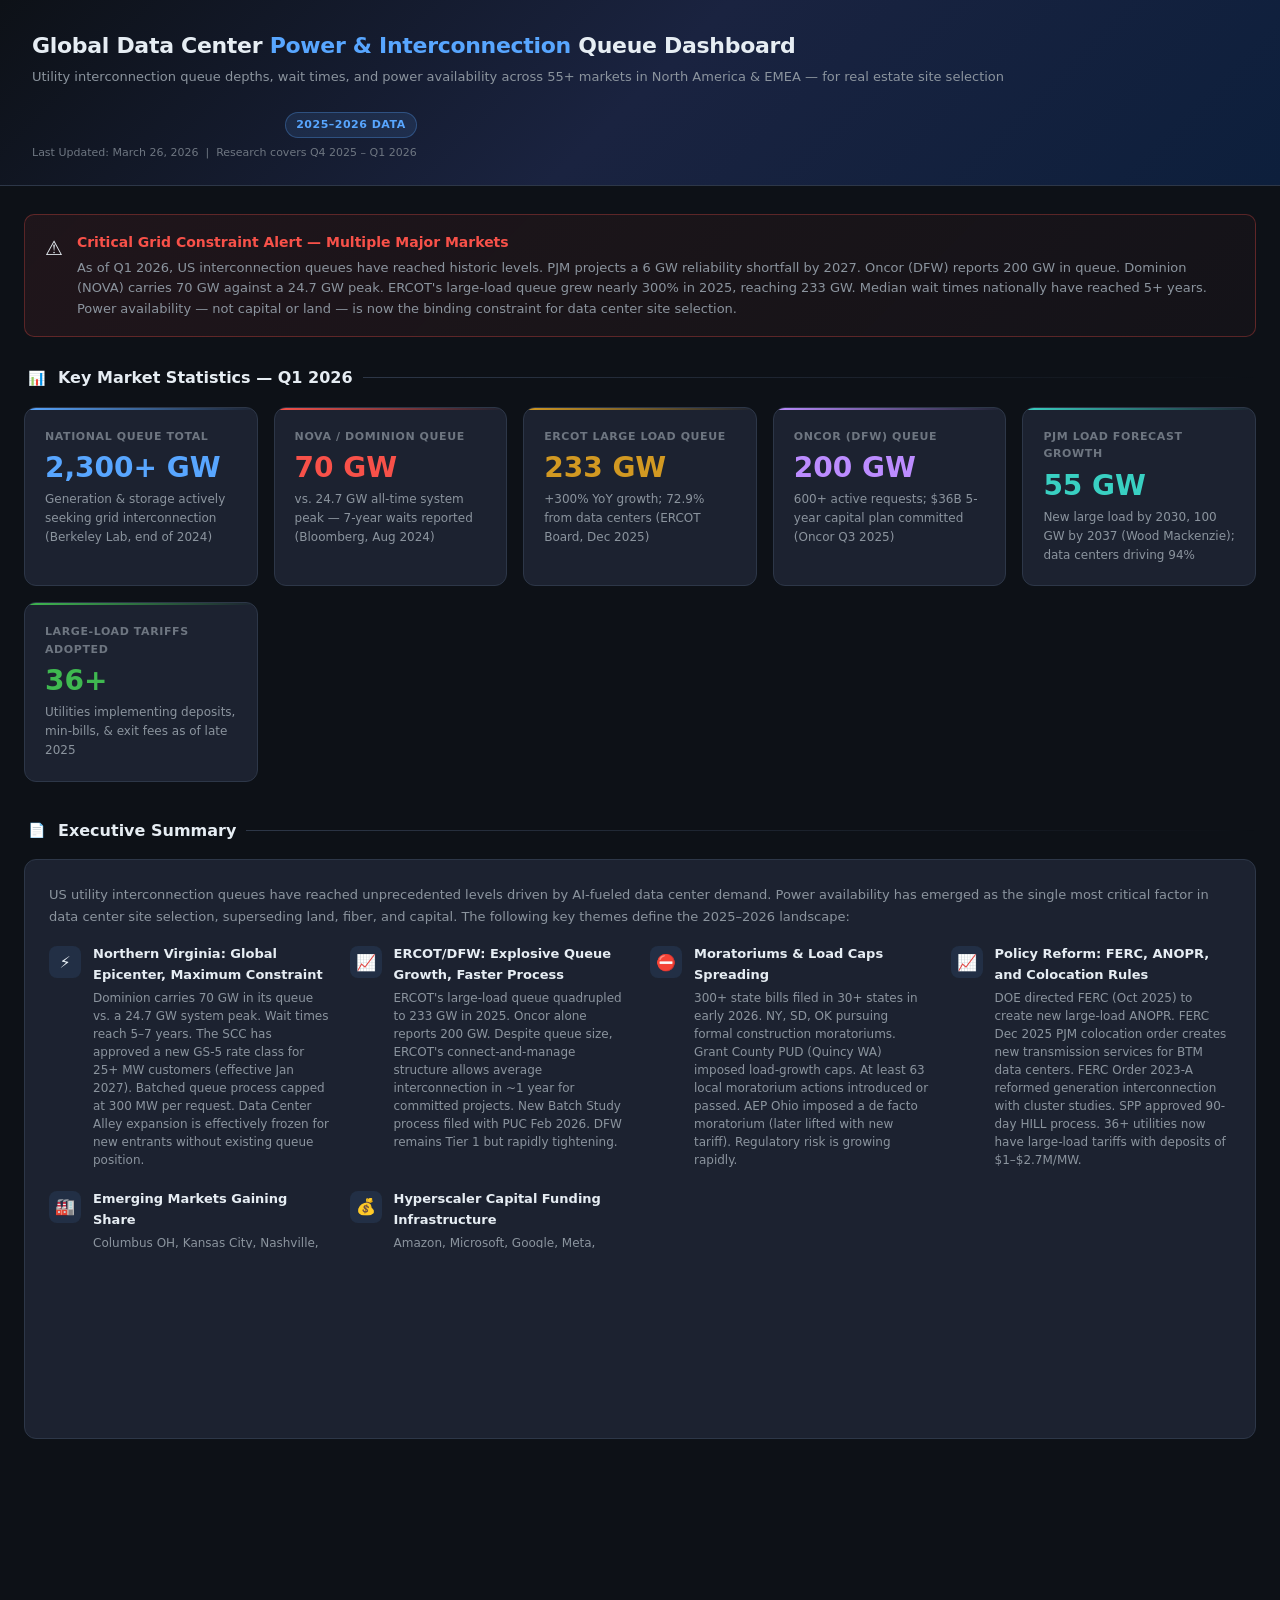
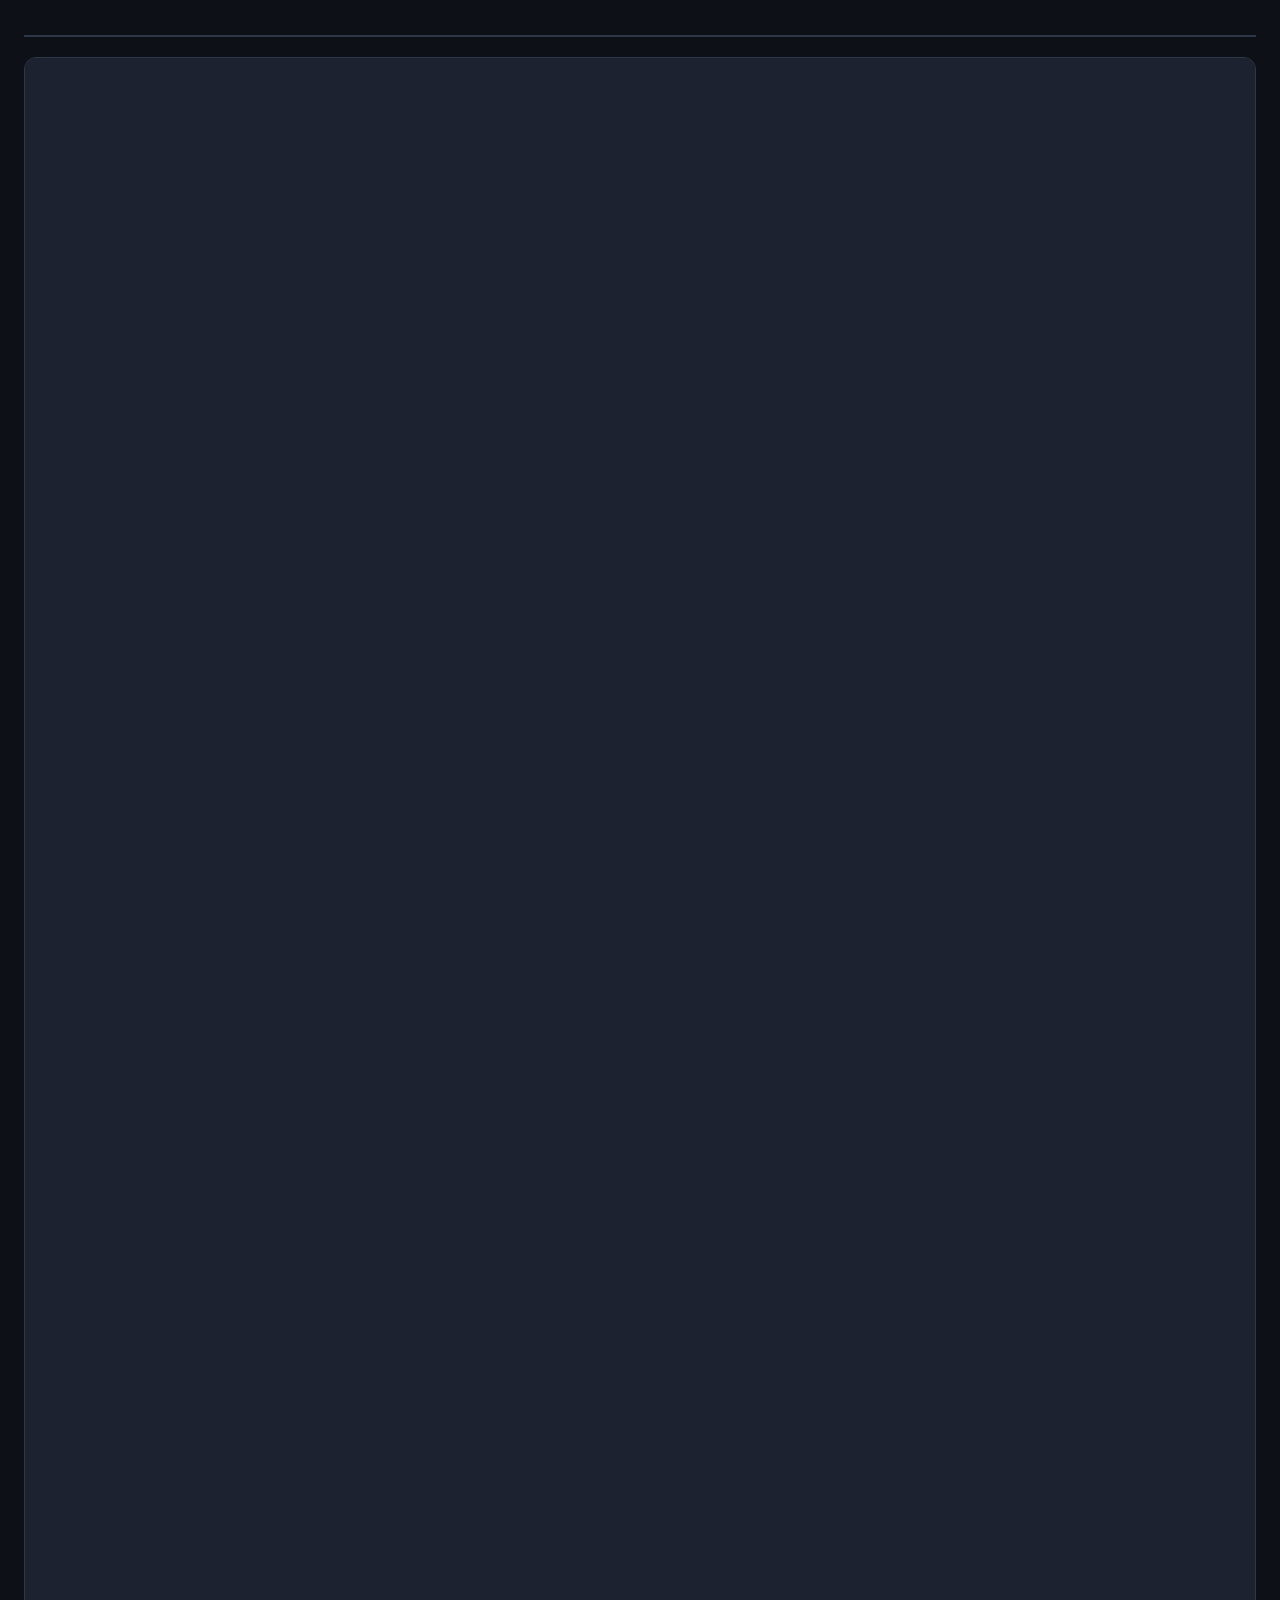
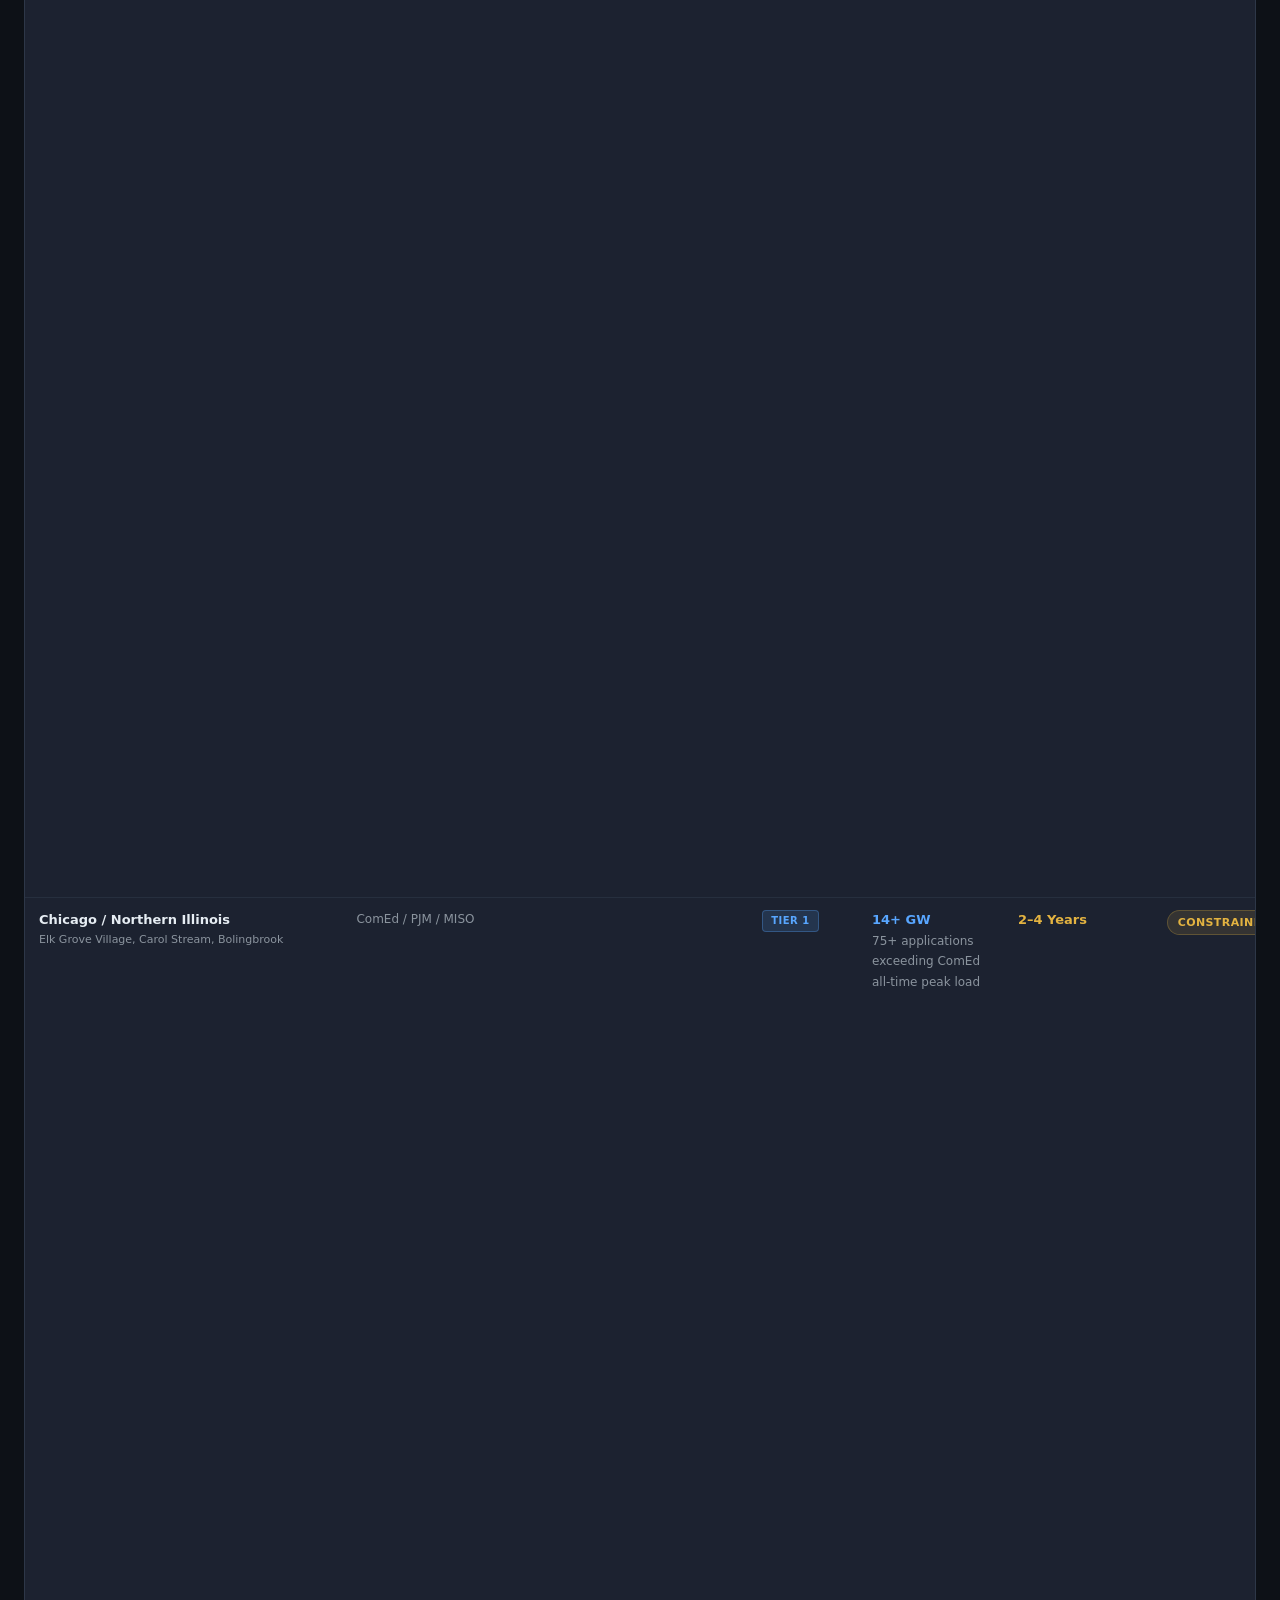
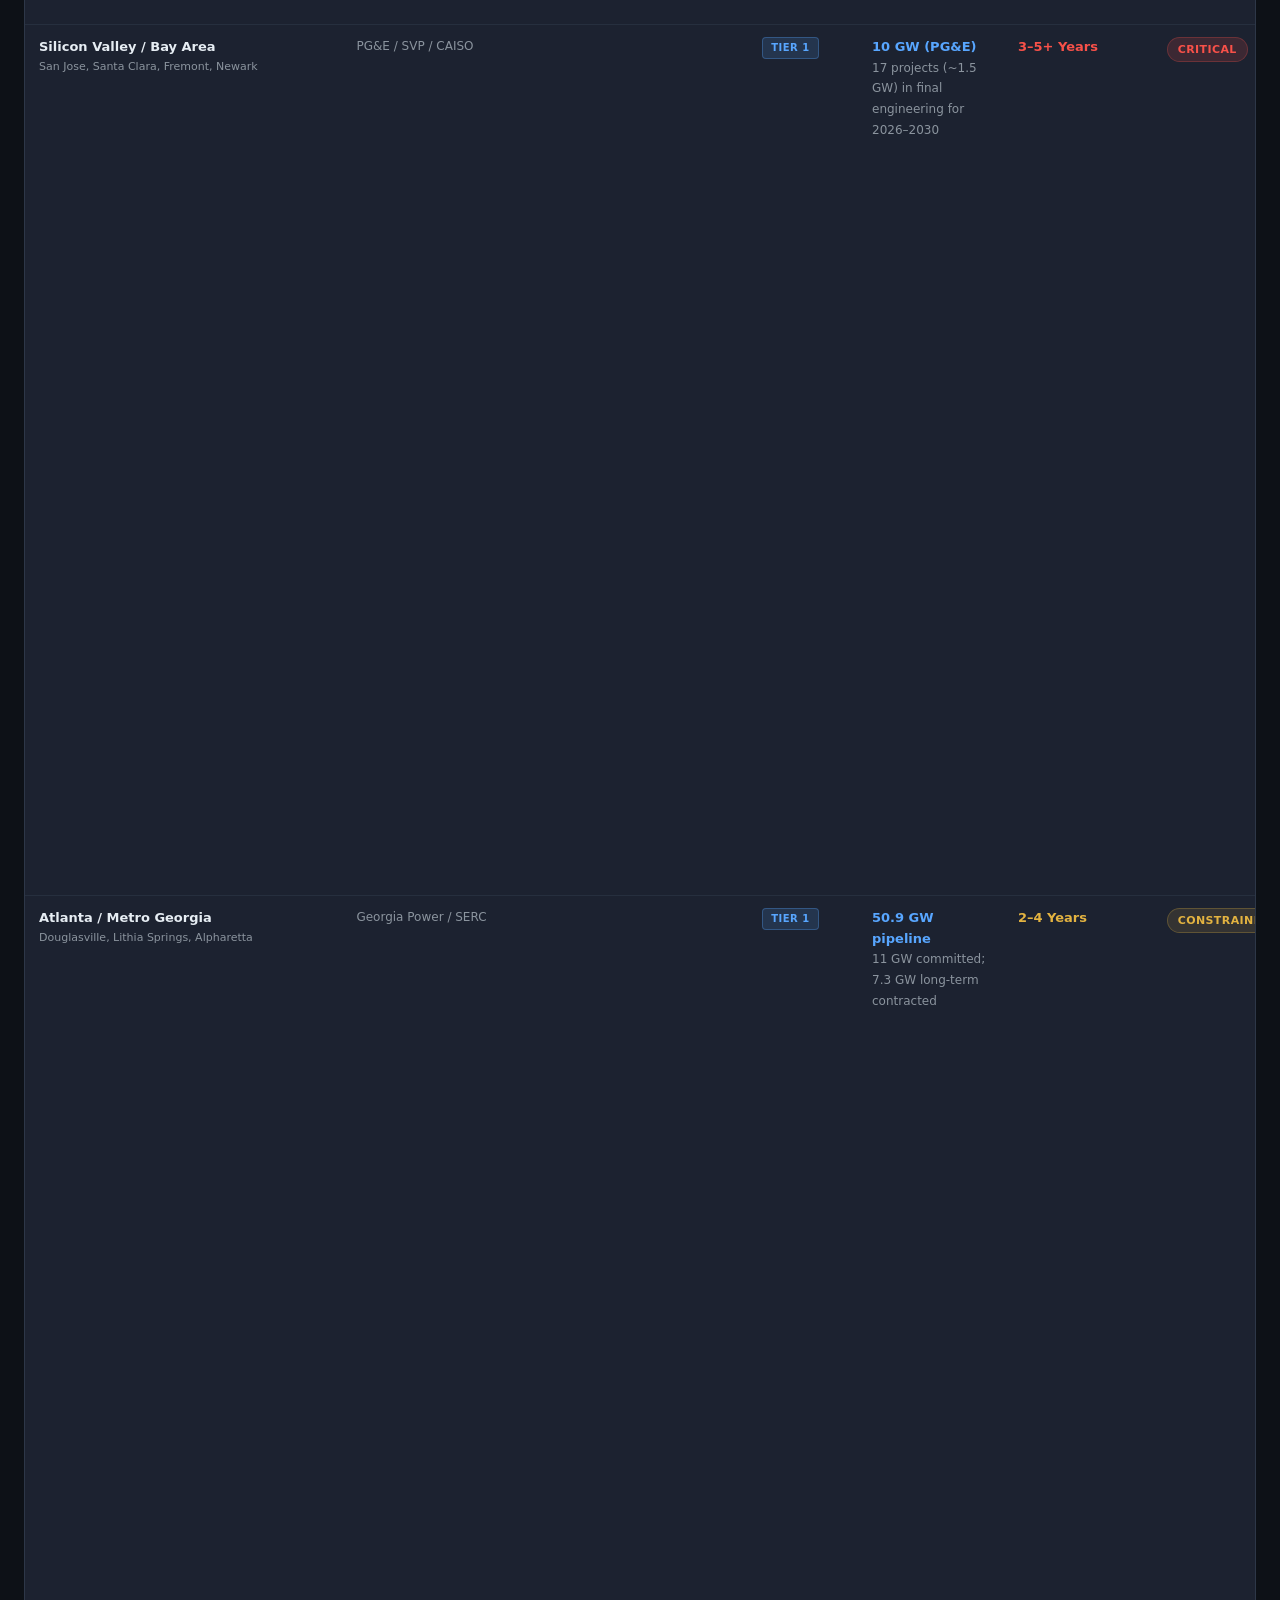
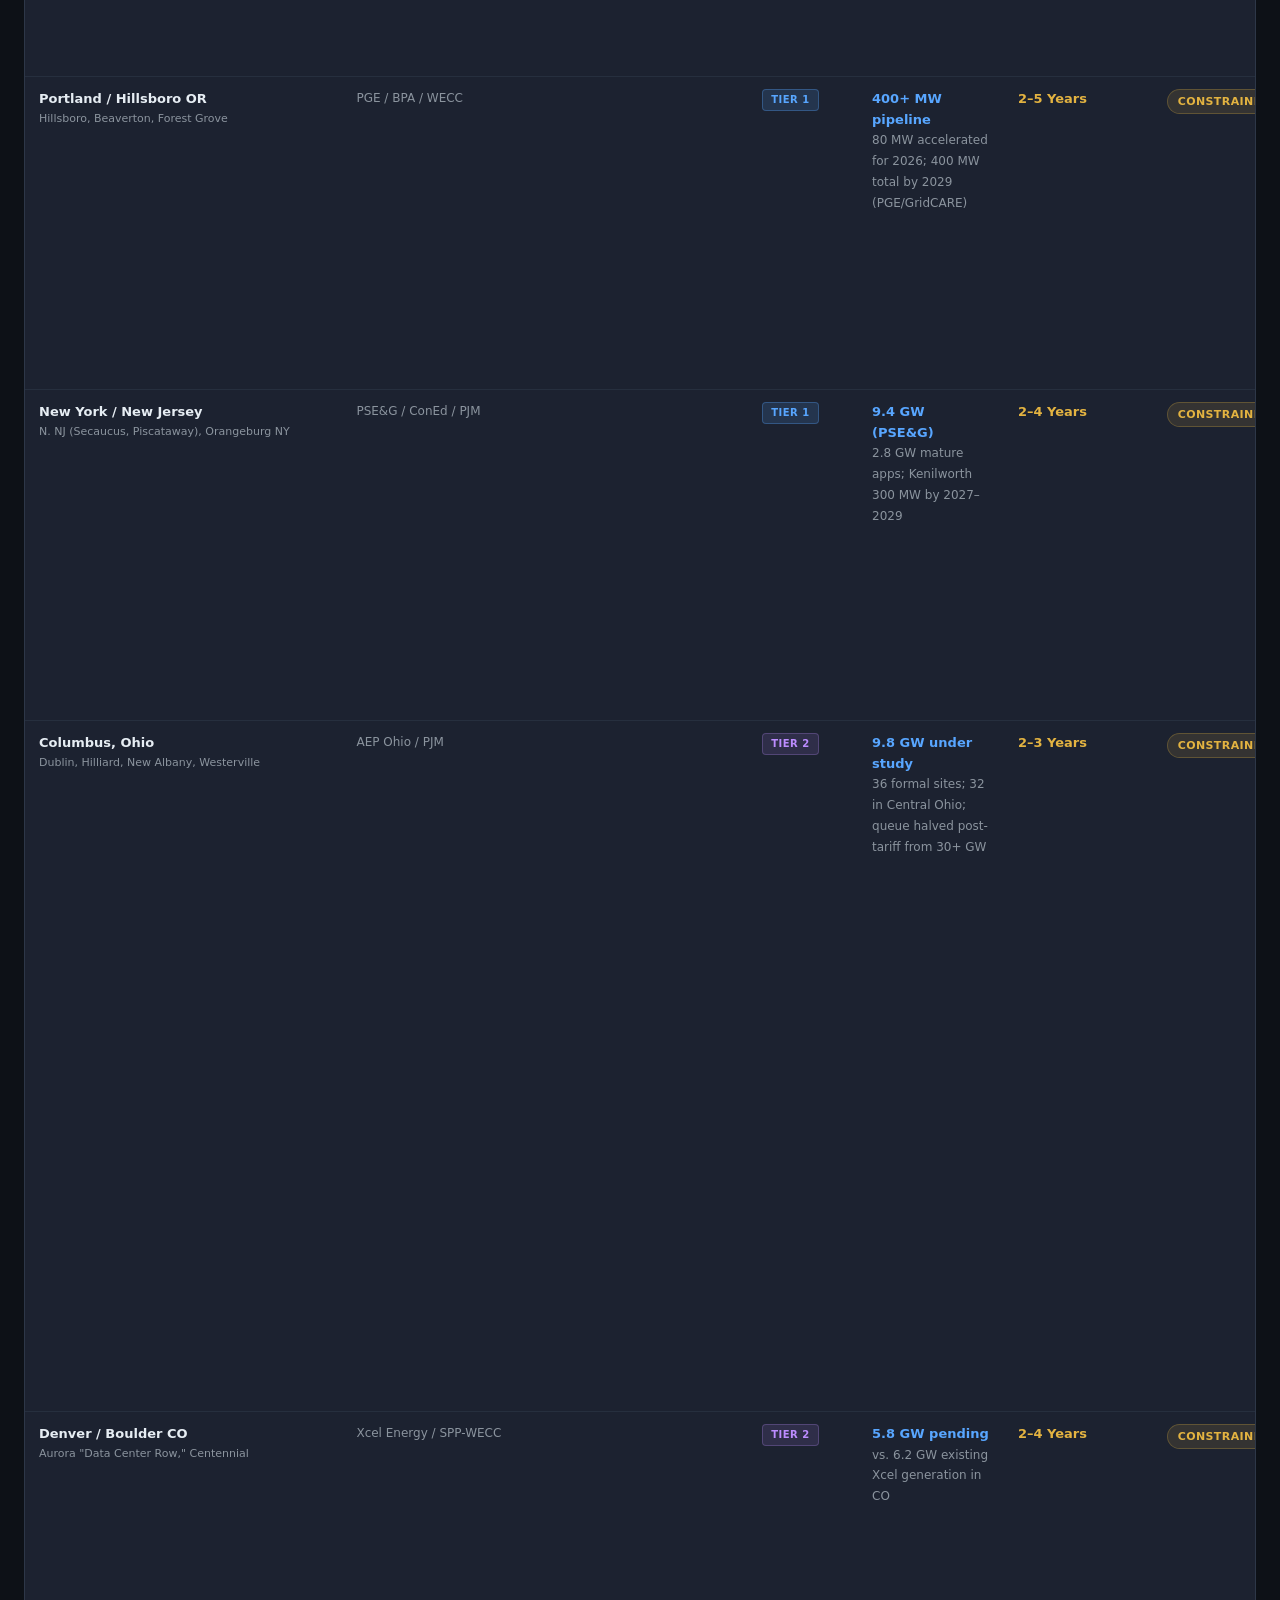
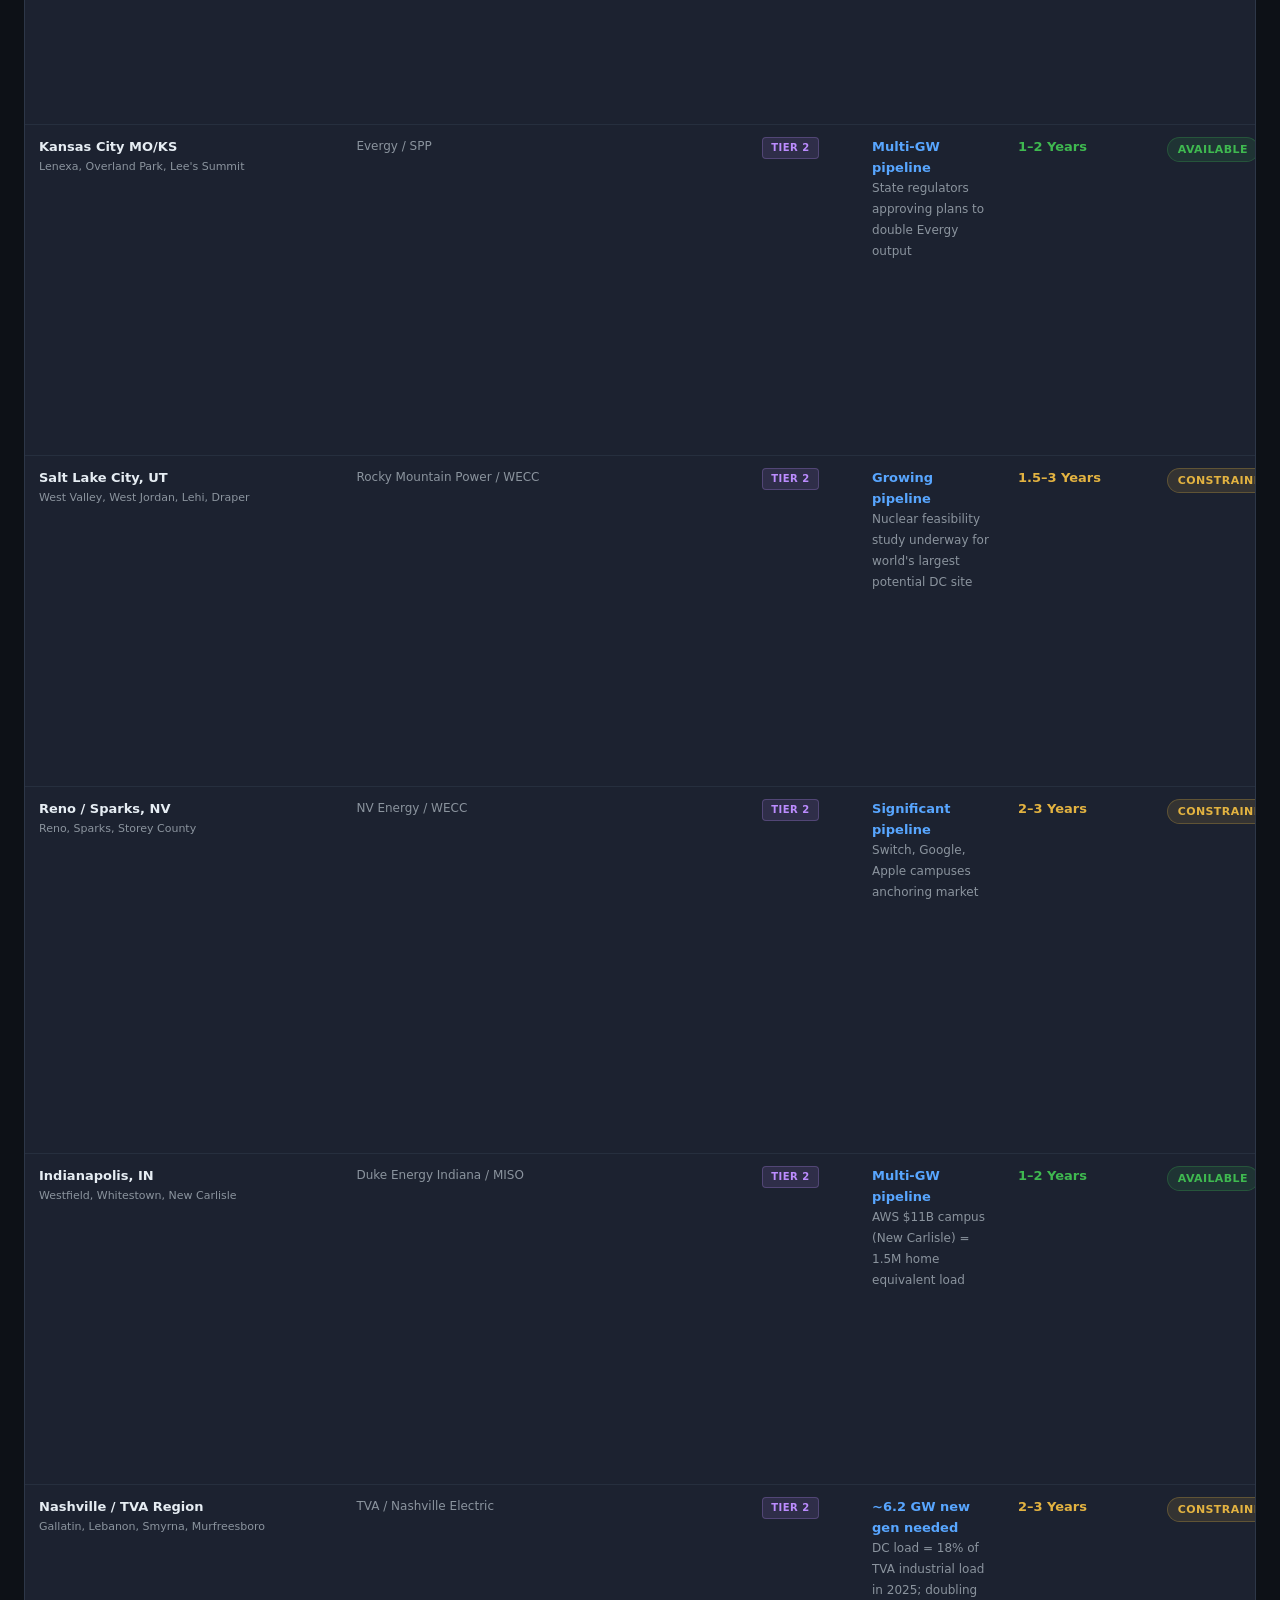
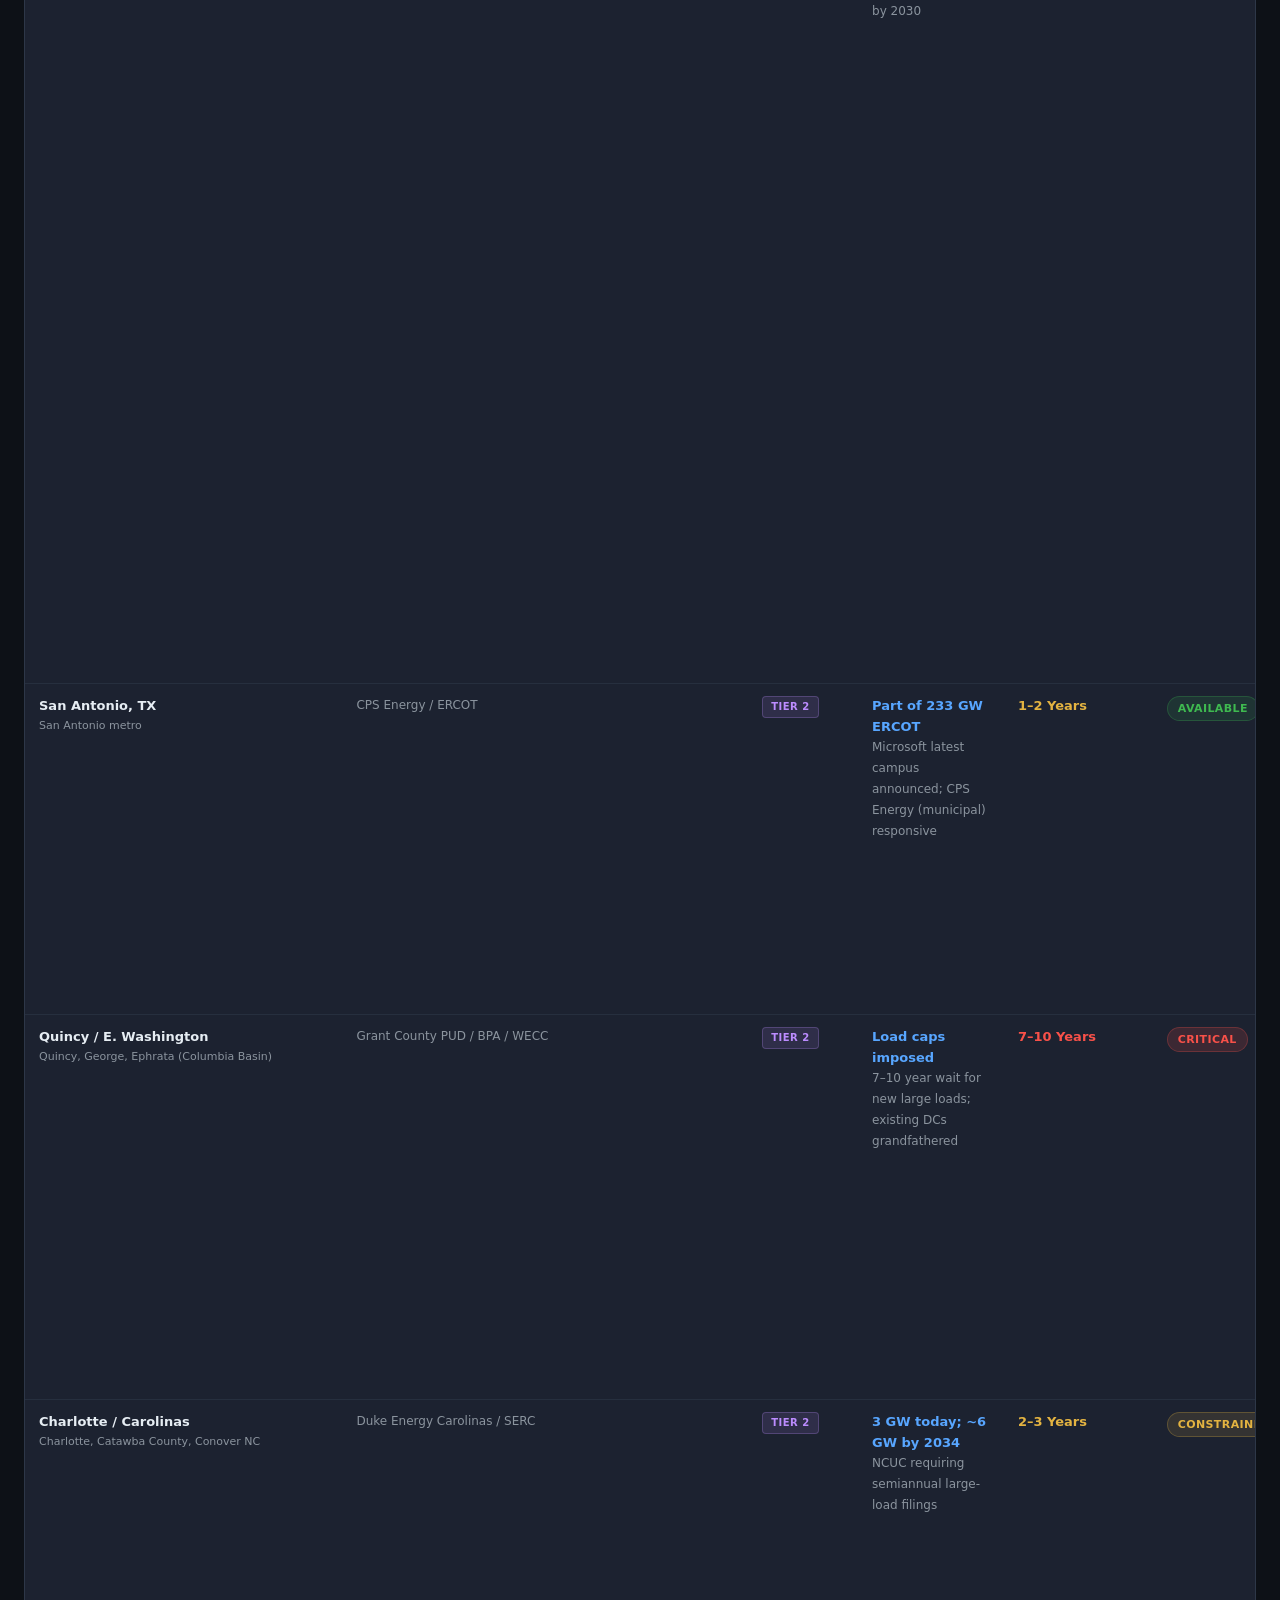
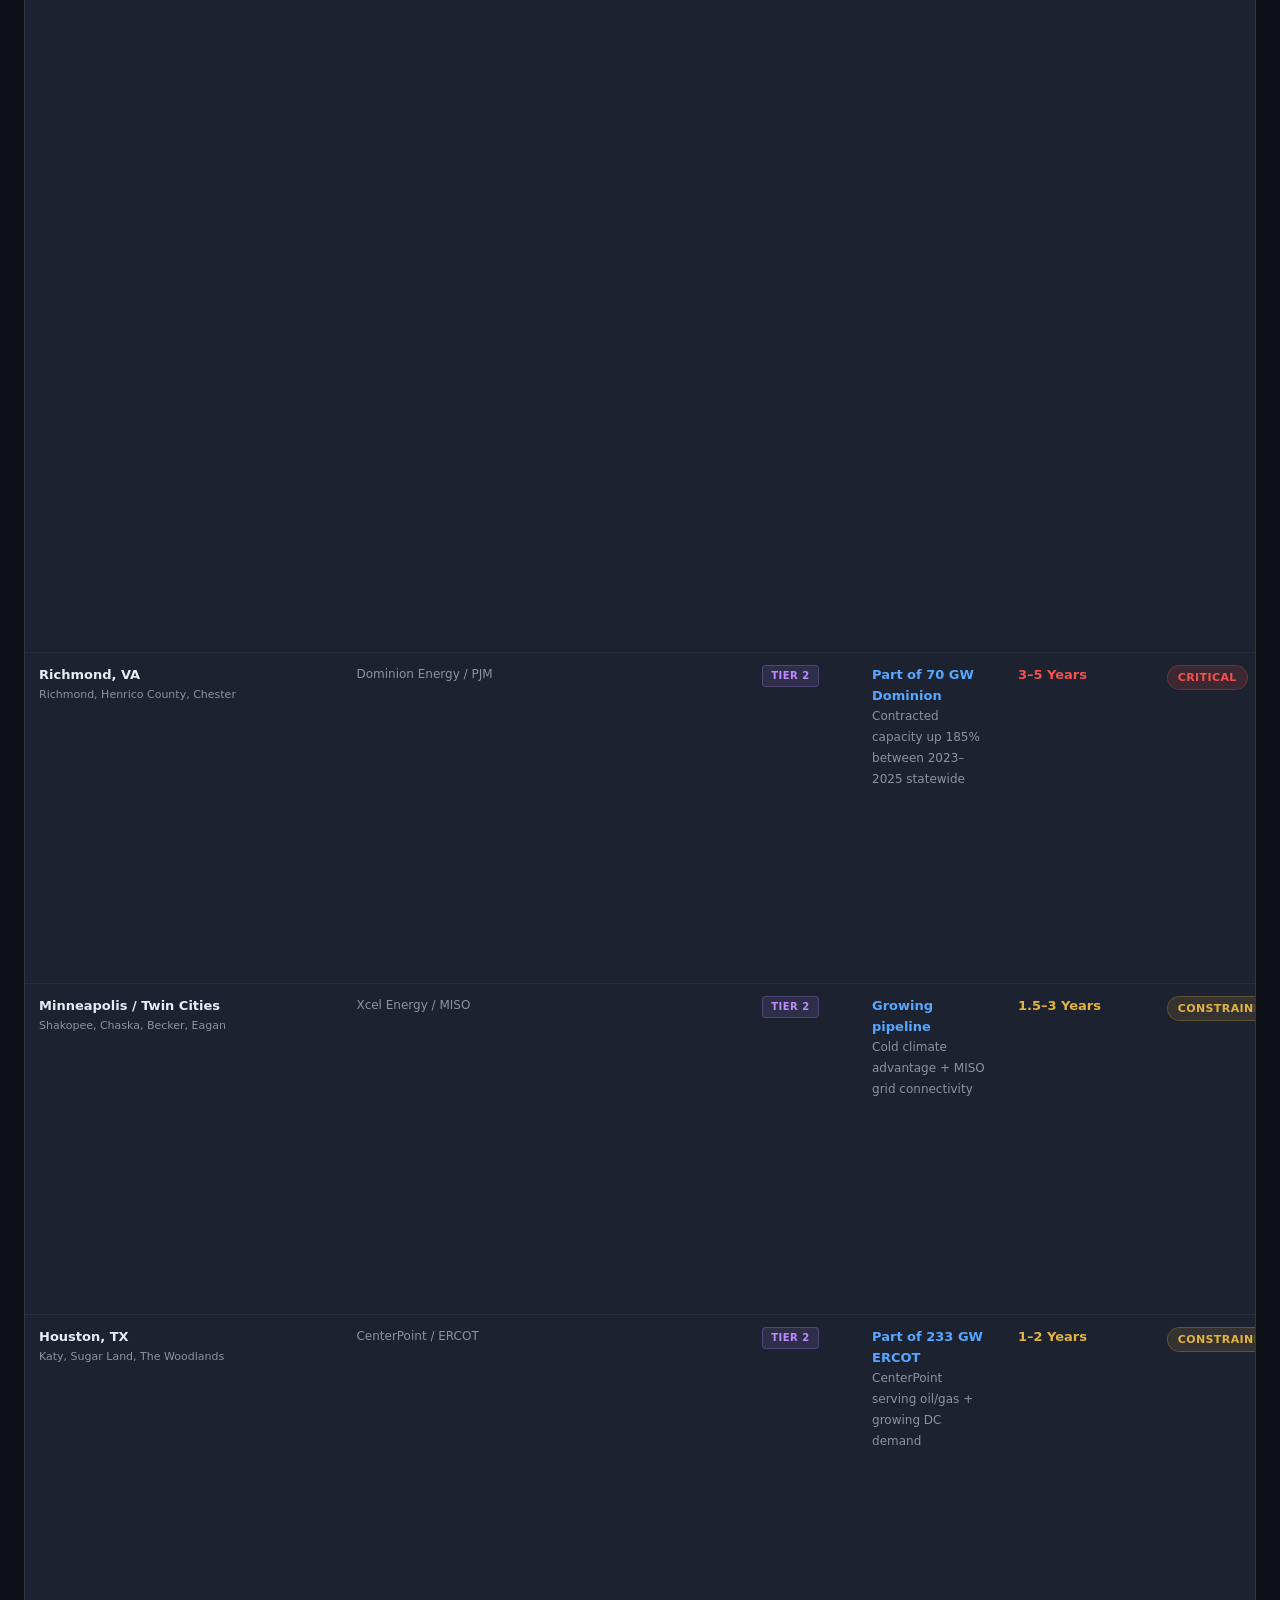
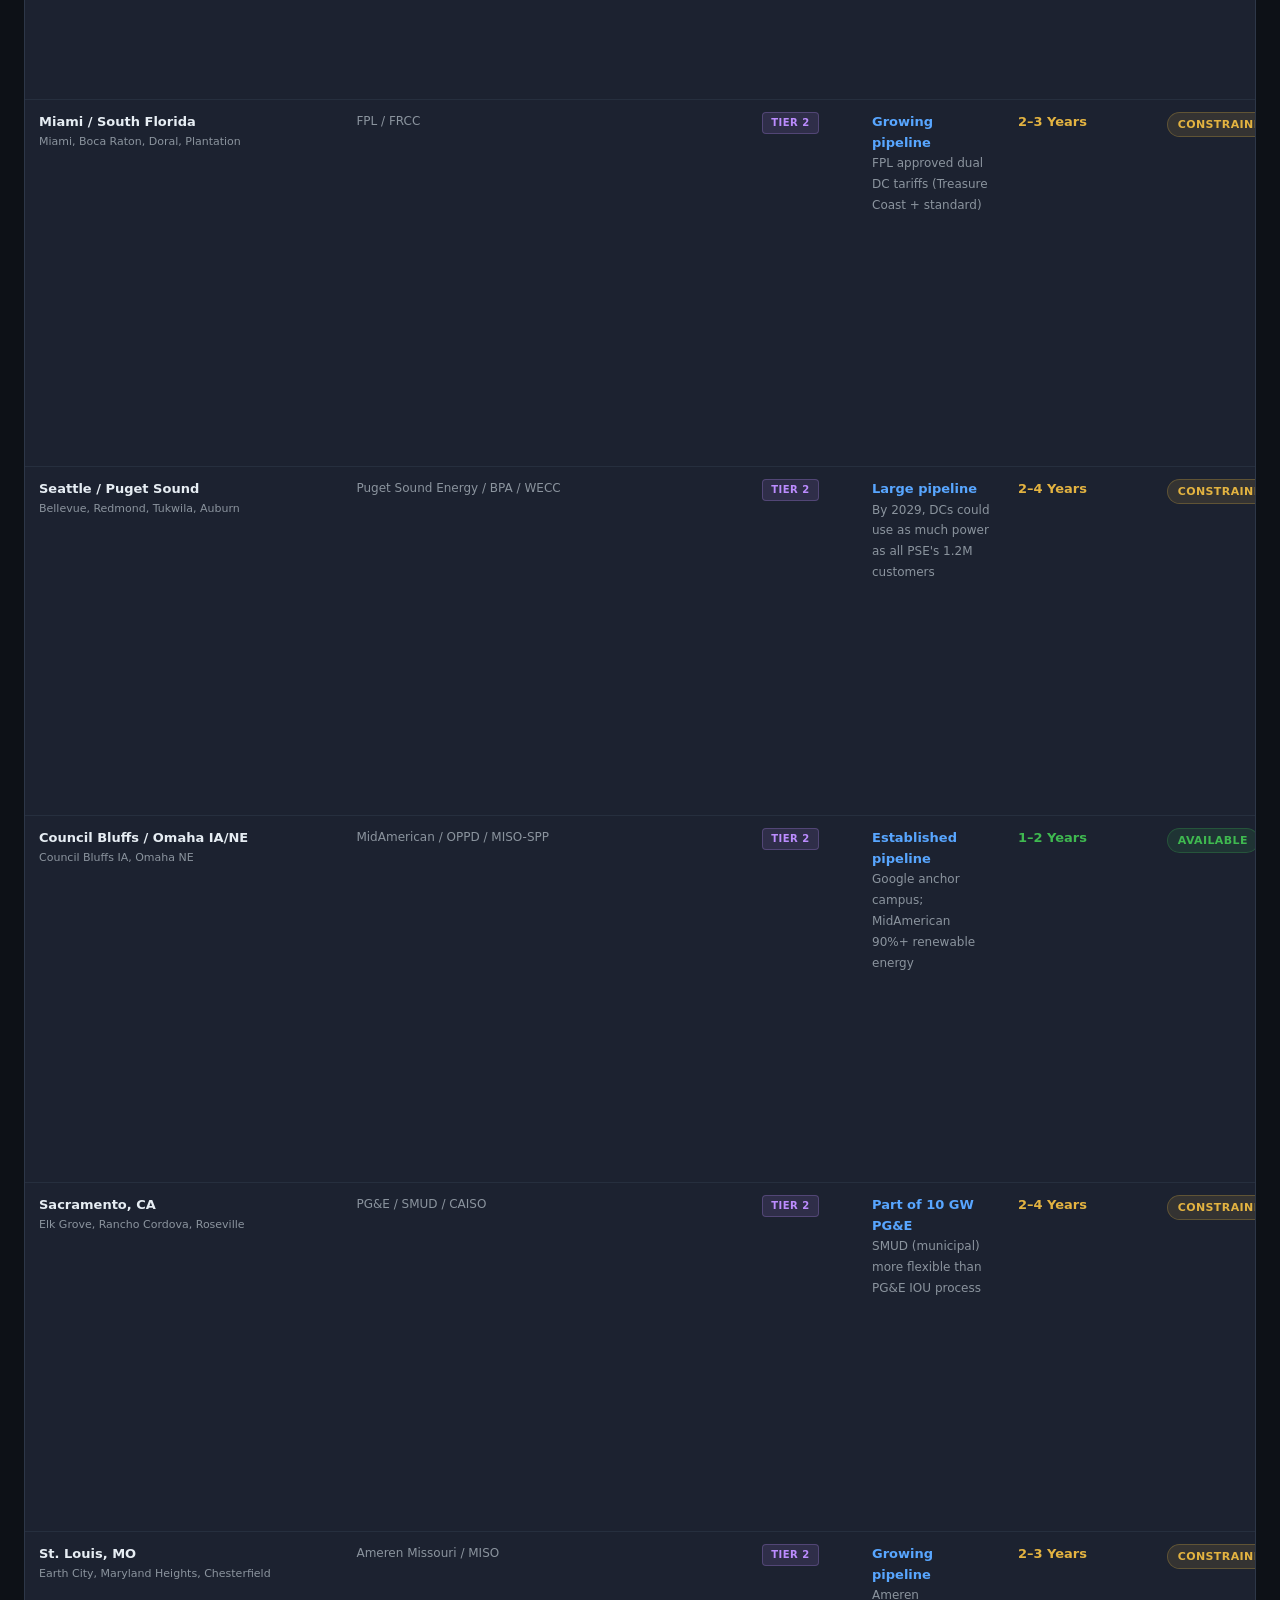
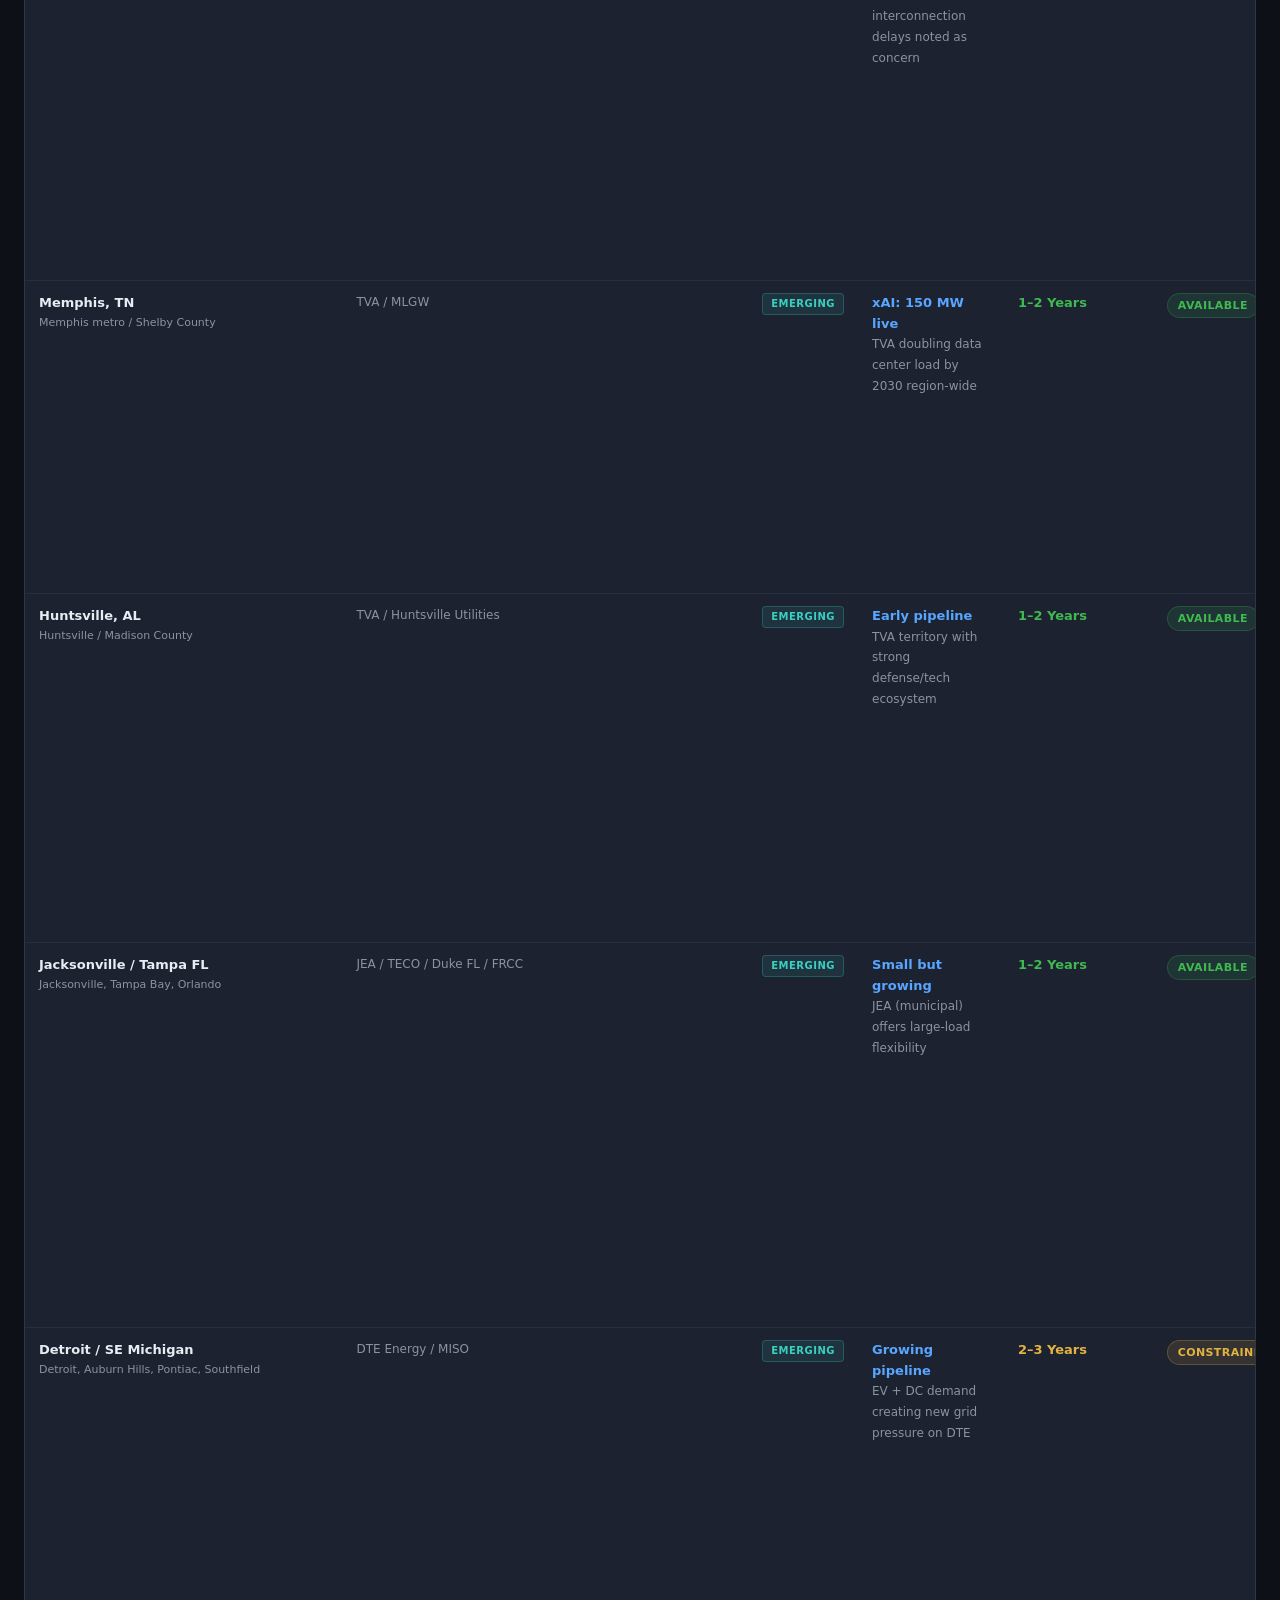
==== commit cd9f9653: "Move Key Players Waiting to dedicated tab" ====
--- a/index.html
+++ b/index.html
@@ -372,13 +372,40 @@
   .status-constrained { background: var(--yellow-bg); color: var(--yellow); border: 1px solid rgba(227,179,65,0.25); }
   .status-available { background: var(--green-bg); color: var(--green); border: 1px solid rgba(63,185,80,0.25); }
 
-  /* KEY PLAYERS WAITING */
-  .kp-list { list-style: none; padding: 0; margin: 0; min-width: 190px; max-width: 270px; }
-  .kp-item { font-size: 11px; color: var(--text-secondary); padding: 3px 0; border-bottom: 1px solid rgba(45,55,72,0.4); line-height: 1.45; }
-  .kp-item:last-child { border-bottom: none; }
-  .kp-item strong { color: var(--text-primary); font-weight: 600; }
-  .kp-mw { color: var(--accent-blue); font-weight: 700; font-size: 10px; }
-  .kp-alert { color: var(--red); font-size: 10px; font-weight: 700; }
+  /* TAB NAV */
+  .tab-nav { display: flex; gap: 0; margin-bottom: 20px; border-bottom: 2px solid var(--border); }
+  .tab-btn { background: none; border: none; border-bottom: 3px solid transparent; color: var(--text-secondary); padding: 10px 22px; font-size: 13px; font-weight: 600; cursor: pointer; margin-bottom: -2px; transition: all 0.18s; letter-spacing: 0.2px; }
+  .tab-btn:hover { color: var(--text-primary); background: rgba(88,166,255,0.05); }
+  .tab-btn.active { color: var(--accent-blue); border-bottom-color: var(--accent-blue); }
+  .tab-panel { display: none; }
+  .tab-panel.active { display: block; }
+
+  /* KEY PLAYERS CARDS */
+  .kpc-grid { display: grid; grid-template-columns: repeat(auto-fill, minmax(300px, 1fr)); gap: 16px; }
+  .kpc-card { background: var(--bg-card); border: 1px solid var(--border); border-radius: 12px; padding: 18px 20px; position: relative; overflow: hidden; transition: border-color 0.2s, box-shadow 0.2s; }
+  .kpc-card::before { content: ''; position: absolute; top: 0; left: 0; right: 0; height: 3px; }
+  .kpc-critical::before { background: var(--red); }
+  .kpc-constrained::before { background: var(--yellow); }
+  .kpc-available::before { background: var(--green); }
+  .kpc-card:hover { border-color: rgba(88,166,255,0.3); box-shadow: var(--shadow); }
+  .kpc-top { display: flex; justify-content: space-between; align-items: flex-start; gap: 10px; margin-bottom: 8px; }
+  .kpc-name { font-size: 14px; font-weight: 700; color: var(--text-primary); line-height: 1.3; }
+  .kpc-sub { font-size: 10px; color: var(--text-muted); margin-top: 2px; }
+  .kpc-badges { display: flex; gap: 5px; flex-wrap: wrap; justify-content: flex-end; flex-shrink: 0; }
+  .kpc-utility { font-size: 11px; color: var(--text-muted); margin-bottom: 8px; }
+  .kpc-meta { display: flex; align-items: center; gap: 10px; margin-bottom: 12px; flex-wrap: wrap; }
+  .kpc-wait { font-size: 11px; color: var(--text-secondary); font-weight: 600; }
+  .kpc-companies { border-top: 1px solid var(--border); padding-top: 10px; }
+  .kpc-label { font-size: 10px; font-weight: 700; text-transform: uppercase; letter-spacing: 0.6px; color: var(--text-muted); margin-bottom: 6px; }
+  .kpc-list { list-style: none; padding: 0; margin: 0; }
+  .kpc-item { padding: 4px 0; border-bottom: 1px solid rgba(45,55,72,0.35); font-size: 12px; color: var(--text-secondary); line-height: 1.5; }
+  .kpc-item:last-child { border-bottom: none; }
+  .kpc-item strong { color: var(--text-primary); font-weight: 600; }
+  .kpc-alert strong { color: var(--red) !important; }
+  .kpc-alert .kpc-detail { color: var(--red); }
+  .kpc-detail { color: var(--text-secondary); }
+  .kpc-none { font-size: 11px; color: var(--text-muted); font-style: italic; margin: 0; }
+  .kpc-controls { display: flex; justify-content: flex-end; align-items: center; margin-bottom: 12px; }
 
   /* TREND */
   .trend-up { color: var(--red); font-size: 16px; font-weight: 900; }
@@ -688,6 +715,14 @@
         <div class="result-count" id="resultCount"></div>
       </div>
     </div>
+    <!-- TAB NAV -->
+    <div class="tab-nav">
+      <button class="tab-btn active" data-tab="markets" onclick="switchTab('markets')">&#128202; Market Analysis</button>
+      <button class="tab-btn" data-tab="players" onclick="switchTab('players')">&#127970; Key Players Waiting</button>
+    </div>
+
+    <!-- TAB 1: MARKET TABLE -->
+    <div id="tab-markets" class="tab-panel active">
     <div class="table-wrapper">
       <table id="marketTable">
         <thead>
@@ -699,8 +734,7 @@
             <th onclick="sortTable(4)">Est. Wait Time <span class="sort-arrow">&#9650;</span></th>
             <th onclick="sortTable(5)">Power Constraint <span class="sort-arrow">&#9650;</span></th>
             <th>Key Developments</th>
-            <th>Key Players Waiting</th>
-            <th onclick="sortTable(8)">Trend <span class="sort-arrow">&#9650;</span></th>
+            <th onclick="sortTable(7)">Trend <span class="sort-arrow">&#9650;</span></th>
           </tr>
         </thead>
         <tbody id="tableBody">
@@ -1368,6 +1402,17 @@
         </tbody>
       </table>
     </div>
+    </div><!-- /tab-markets -->
+
+    <!-- TAB 2: KEY PLAYERS WAITING -->
+    <div id="tab-players" class="tab-panel">
+      <div class="kpc-controls">
+        <span class="result-count" id="kpCount"></span>
+      </div>
+      <div class="kpc-grid" id="kpGrid">
+        <div style="color:var(--text-muted);text-align:center;padding:60px 20px;grid-column:1/-1;">Select the Key Players Waiting tab to load.</div>
+      </div>
+    </div><!-- /tab-players -->
   </div>
 
   <!-- ISO/RTO SECTION -->
@@ -1792,6 +1837,7 @@
       row.classList.toggle('hidden', !(tierMatch && regionMatch && searchMatch));
     });
     updateCount();
+    if (currentTab === 'players') renderKPTab();
   }
 
   function sortTable(colIndex) {
@@ -2115,44 +2161,100 @@
     ],
   };
 
-  function buildKpHtml(market) {
-    var normalized = market.trim();
-    var entries = null;
-    for (var key in kpData) {
-      if (normalized.toLowerCase().indexOf(key.toLowerCase()) !== -1) {
-        entries = kpData[key];
-        break;
-      }
-    }
-    if (!entries) return '<span style="color:var(--text-muted);font-size:11px;">Data pending</span>';
-    var html = '<ul class="kp-list">';
-    entries.forEach(function(e) {
-      var isAlert = e[2] === 'alert';
-      html += '<li class="kp-item"><strong>' + e[0] + '</strong>';
-      if (e[1]) {
-        html += ' <span class="' + (isAlert ? 'kp-alert' : '') + '">' + e[1] + '</span>';
-      }
-      html += '</li>';
+  // TAB SWITCHING
+  var currentTab = 'markets';
+
+  function switchTab(tab) {
+    currentTab = tab;
+    document.querySelectorAll('.tab-btn').forEach(function(btn) {
+      btn.classList.toggle('active', btn.dataset.tab === tab);
     });
-    html += '</ul>';
-    return html;
-  }
-
-  function injectKeyPlayers() {
+    document.querySelectorAll('.tab-panel').forEach(function(p) {
+      p.classList.toggle('active', p.id === 'tab-' + tab);
+    });
+    if (tab === 'players') renderKPTab();
+  }
+
+  // KEY PLAYERS TAB RENDERER
+  function renderKPTab() {
+    var grid = document.getElementById('kpGrid');
+    if (!grid) return;
+    var query = (document.getElementById('searchInput') || {value:''}).value.toLowerCase().trim();
     var rows = document.querySelectorAll('#tableBody tr');
+    var cards = [];
+
     rows.forEach(function(row) {
+      var tier = row.dataset.tier;
+      var region = row.dataset.region;
+      if (currentFilter !== 'all' && tier !== currentFilter) return;
+      if (currentRegion !== 'all' && region !== currentRegion) return;
+
       var marketCell = row.querySelector('td.market-name');
       if (!marketCell) return;
       var marketName = (marketCell.childNodes[0] || marketCell).textContent.trim();
-      var trendTd = row.querySelector('td.trend-up, td.trend-flat, td.trend-down');
-      if (!trendTd) return;
-      var td = document.createElement('td');
-      td.innerHTML = buildKpHtml(marketName);
-      row.insertBefore(td, trendTd);
+      var subEl = marketCell.querySelector('.sub');
+      var sub = subEl ? subEl.textContent.trim() : '';
+      var utility = row.cells[1] ? row.cells[1].textContent.trim() : '';
+
+      var statusPill = row.querySelector('.status-pill');
+      var sc = statusPill ? (statusPill.classList.contains('status-critical') ? 'critical' : statusPill.classList.contains('status-constrained') ? 'constrained' : 'available') : 'available';
+      var st = statusPill ? statusPill.textContent.trim() : '';
+
+      var waitEl = row.cells[4] ? row.cells[4].querySelector('[style]') : null;
+      var waitText = waitEl ? waitEl.textContent.trim() : '';
+
+      // Find KP data
+      var entries = null;
+      for (var key in kpData) {
+        if (marketName.toLowerCase().indexOf(key.toLowerCase()) !== -1) { entries = kpData[key]; break; }
+      }
+
+      // Search
+      if (query) {
+        var blob = (marketName + ' ' + utility + ' ' + (entries ? entries.map(function(e){return e.join(' ');}).join(' ') : '')).toLowerCase();
+        if (blob.indexOf(query) === -1) return;
+      }
+
+      var tc = tier === '1' ? 'tier-1' : tier === '2' ? 'tier-2' : 'tier-e';
+      var tl = tier === '1' ? 'Tier 1' : tier === '2' ? 'Tier 2' : 'Emerging';
+      var rl = region === 'north-america' ? '&#127758; NA' : '&#127759; EMEA';
+
+      var companiesHtml = '';
+      if (entries && entries.length) {
+        companiesHtml = '<div class="kpc-label">Companies / Operators Waiting on Power</div><ul class="kpc-list">';
+        entries.forEach(function(e) {
+          var isAlert = e[2] === 'alert';
+          companiesHtml += '<li class="kpc-item' + (isAlert ? ' kpc-alert' : '') + '"><strong>' + e[0] + '</strong>';
+          if (e[1]) companiesHtml += '<span class="kpc-detail"> &mdash; ' + e[1] + '</span>';
+          companiesHtml += '</li>';
+        });
+        companiesHtml += '</ul>';
+      } else {
+        companiesHtml = '<p class="kpc-none">Specific operators not publicly disclosed</p>';
+      }
+
+      cards.push(
+        '<div class="kpc-card kpc-' + sc + '">' +
+          '<div class="kpc-top">' +
+            '<div><div class="kpc-name">' + marketName + '</div>' +
+            (sub ? '<div class="kpc-sub">' + sub + '</div>' : '') + '</div>' +
+            '<div class="kpc-badges"><span class="tier-badge ' + tc + '">' + tl + '</span><span style="font-size:10px;color:var(--text-muted);padding:2px 6px;">' + rl + '</span></div>' +
+          '</div>' +
+          '<div class="kpc-utility">' + utility + '</div>' +
+          '<div class="kpc-meta"><span class="status-pill status-' + sc + '">' + st + '</span>' +
+          (waitText ? '<span class="kpc-wait">' + waitText + '</span>' : '') + '</div>' +
+          '<div class="kpc-companies">' + companiesHtml + '</div>' +
+        '</div>'
+      );
     });
-  }
-
-  injectKeyPlayers();
+
+    var countEl = document.getElementById('kpCount');
+    if (countEl) countEl.textContent = cards.length + ' markets shown';
+    grid.innerHTML = cards.length
+      ? cards.join('')
+      : '<div style="color:var(--text-muted);text-align:center;padding:60px 20px;grid-column:1/-1;">No markets match current filters.</div>';
+  }
+
   // Init
   updateCount();
 </script>
